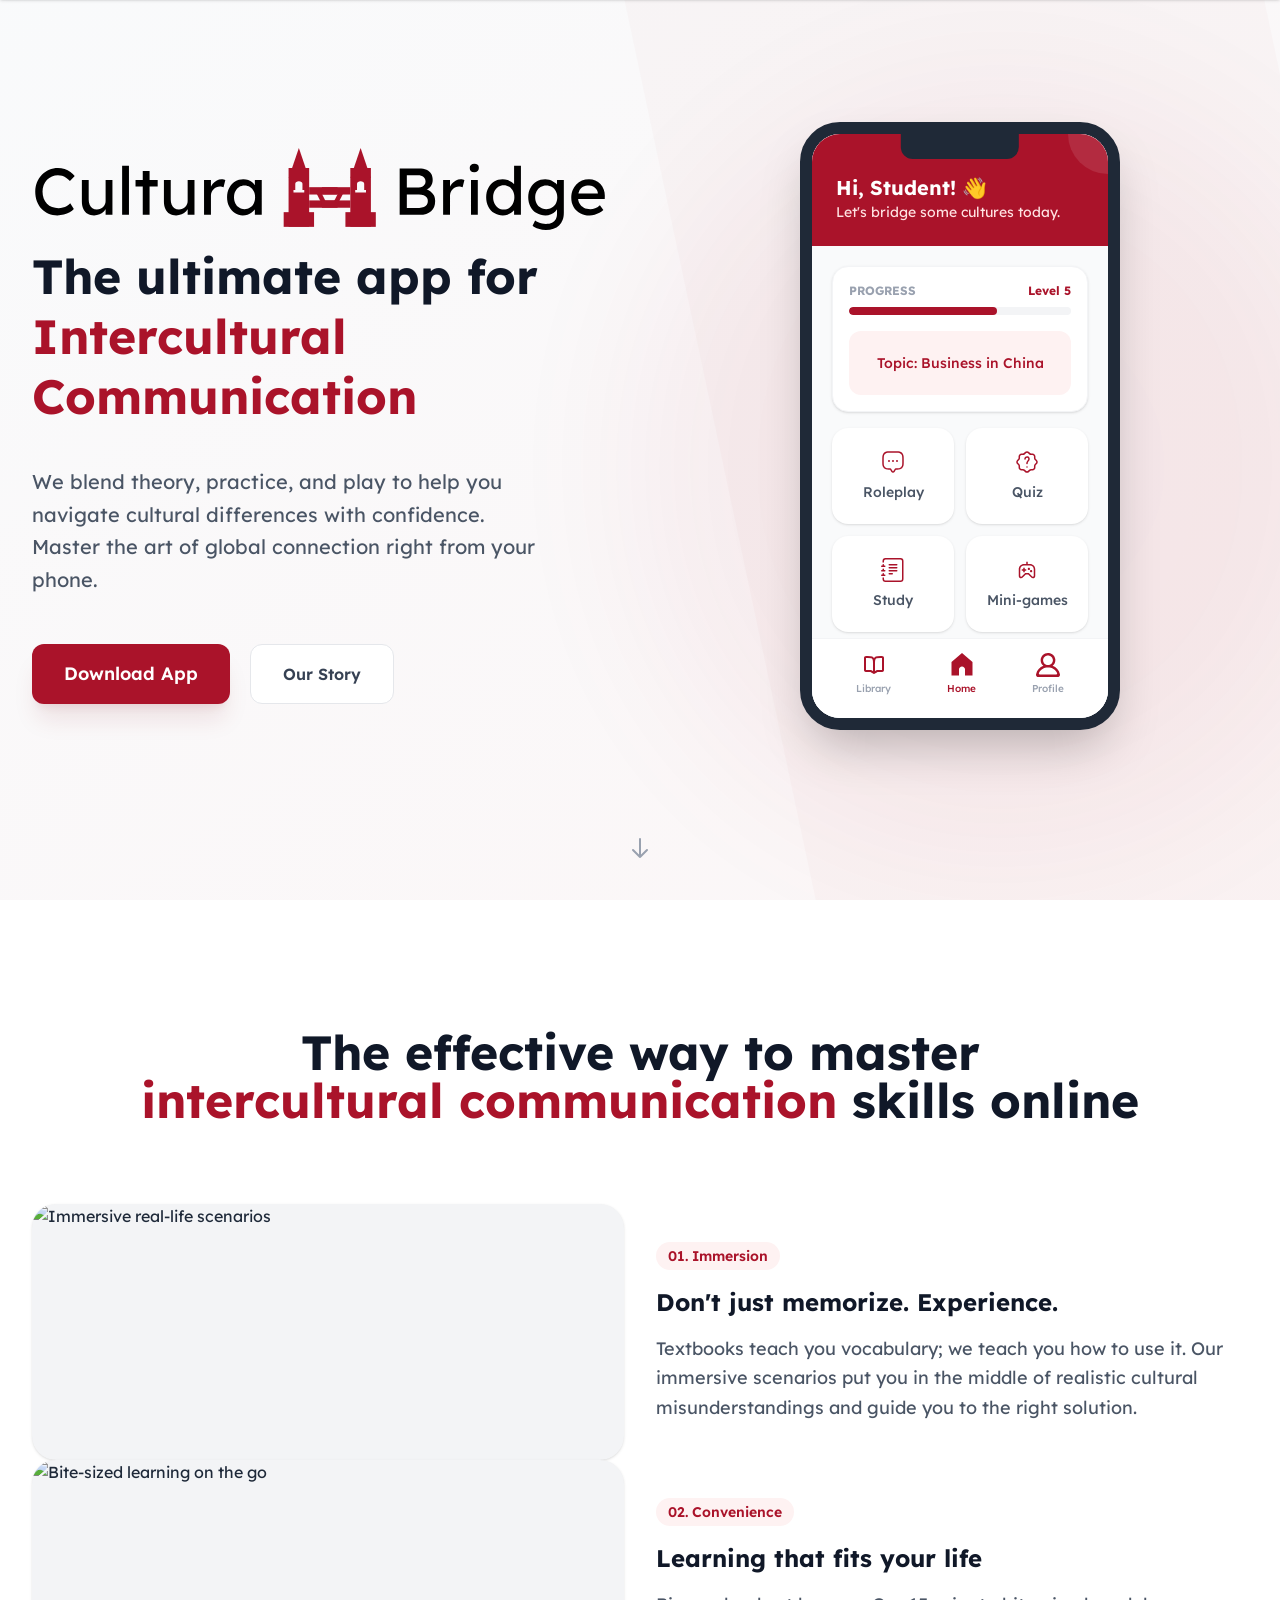
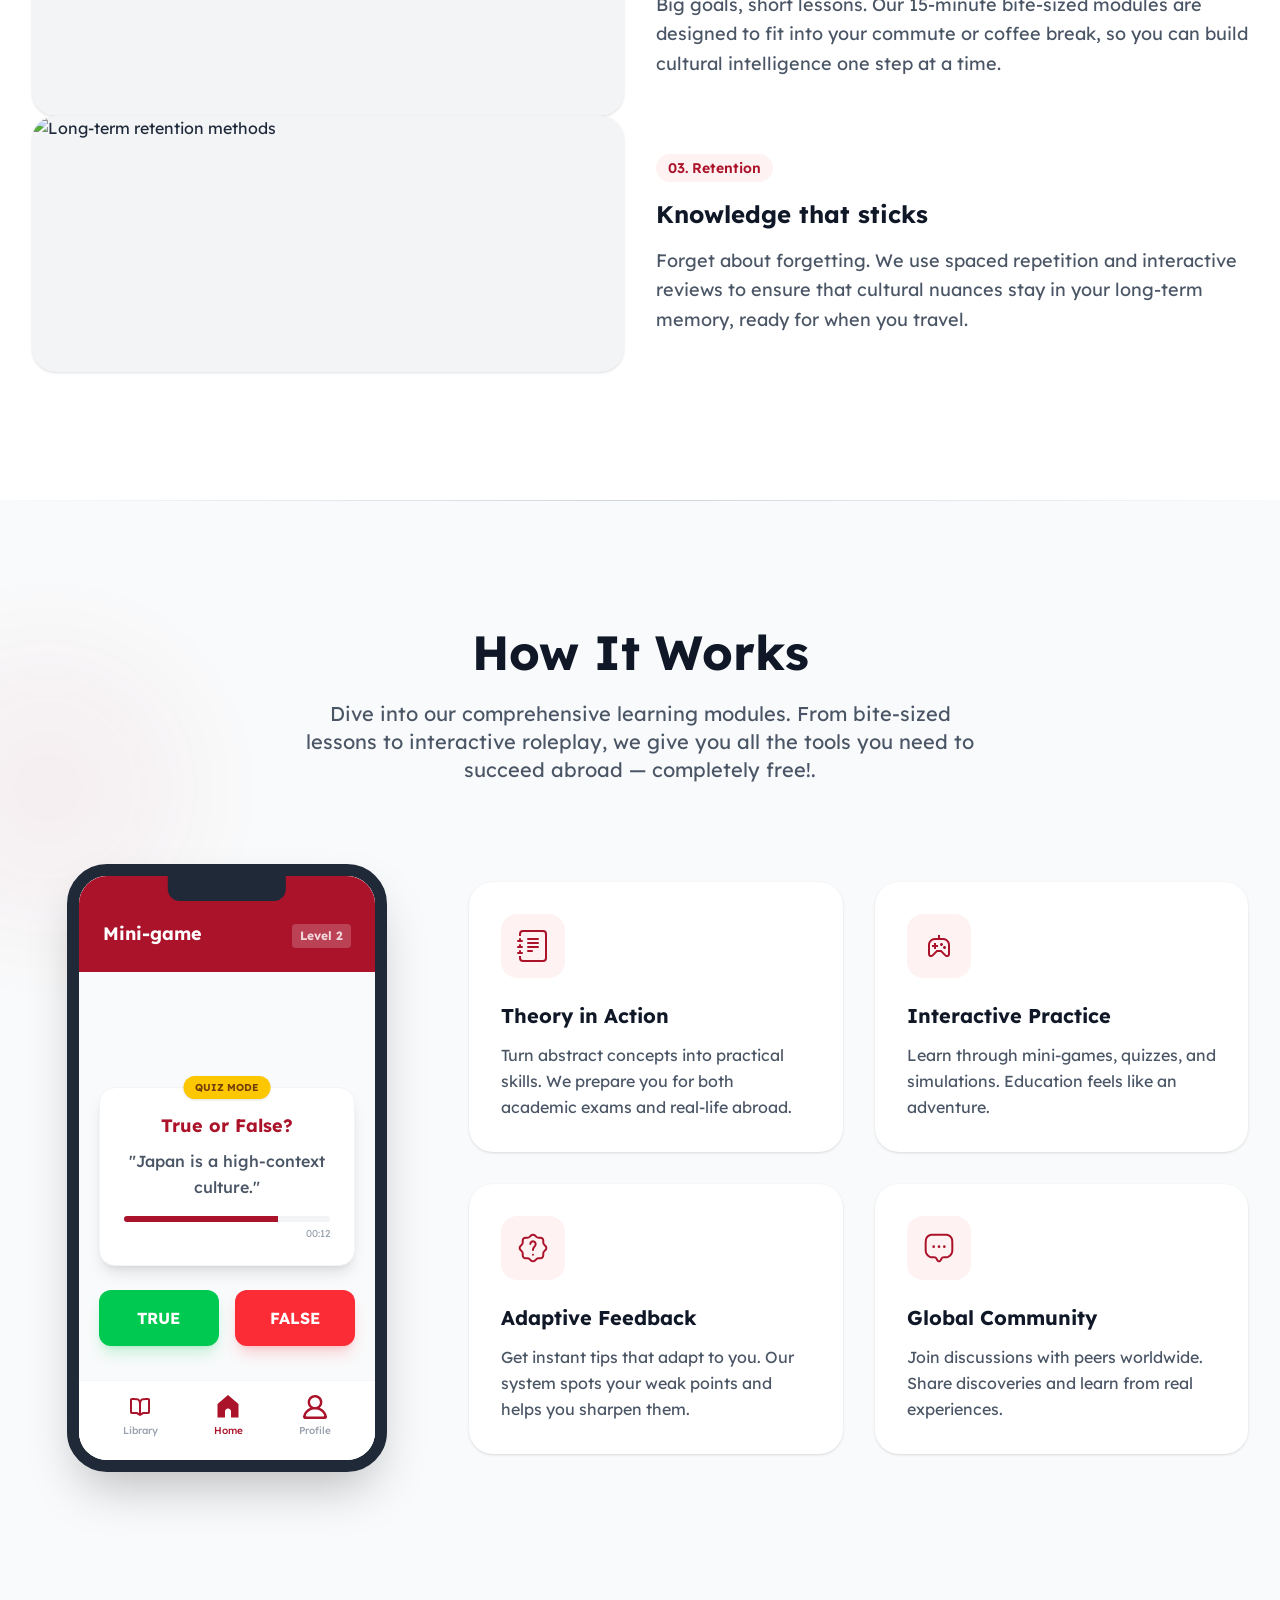
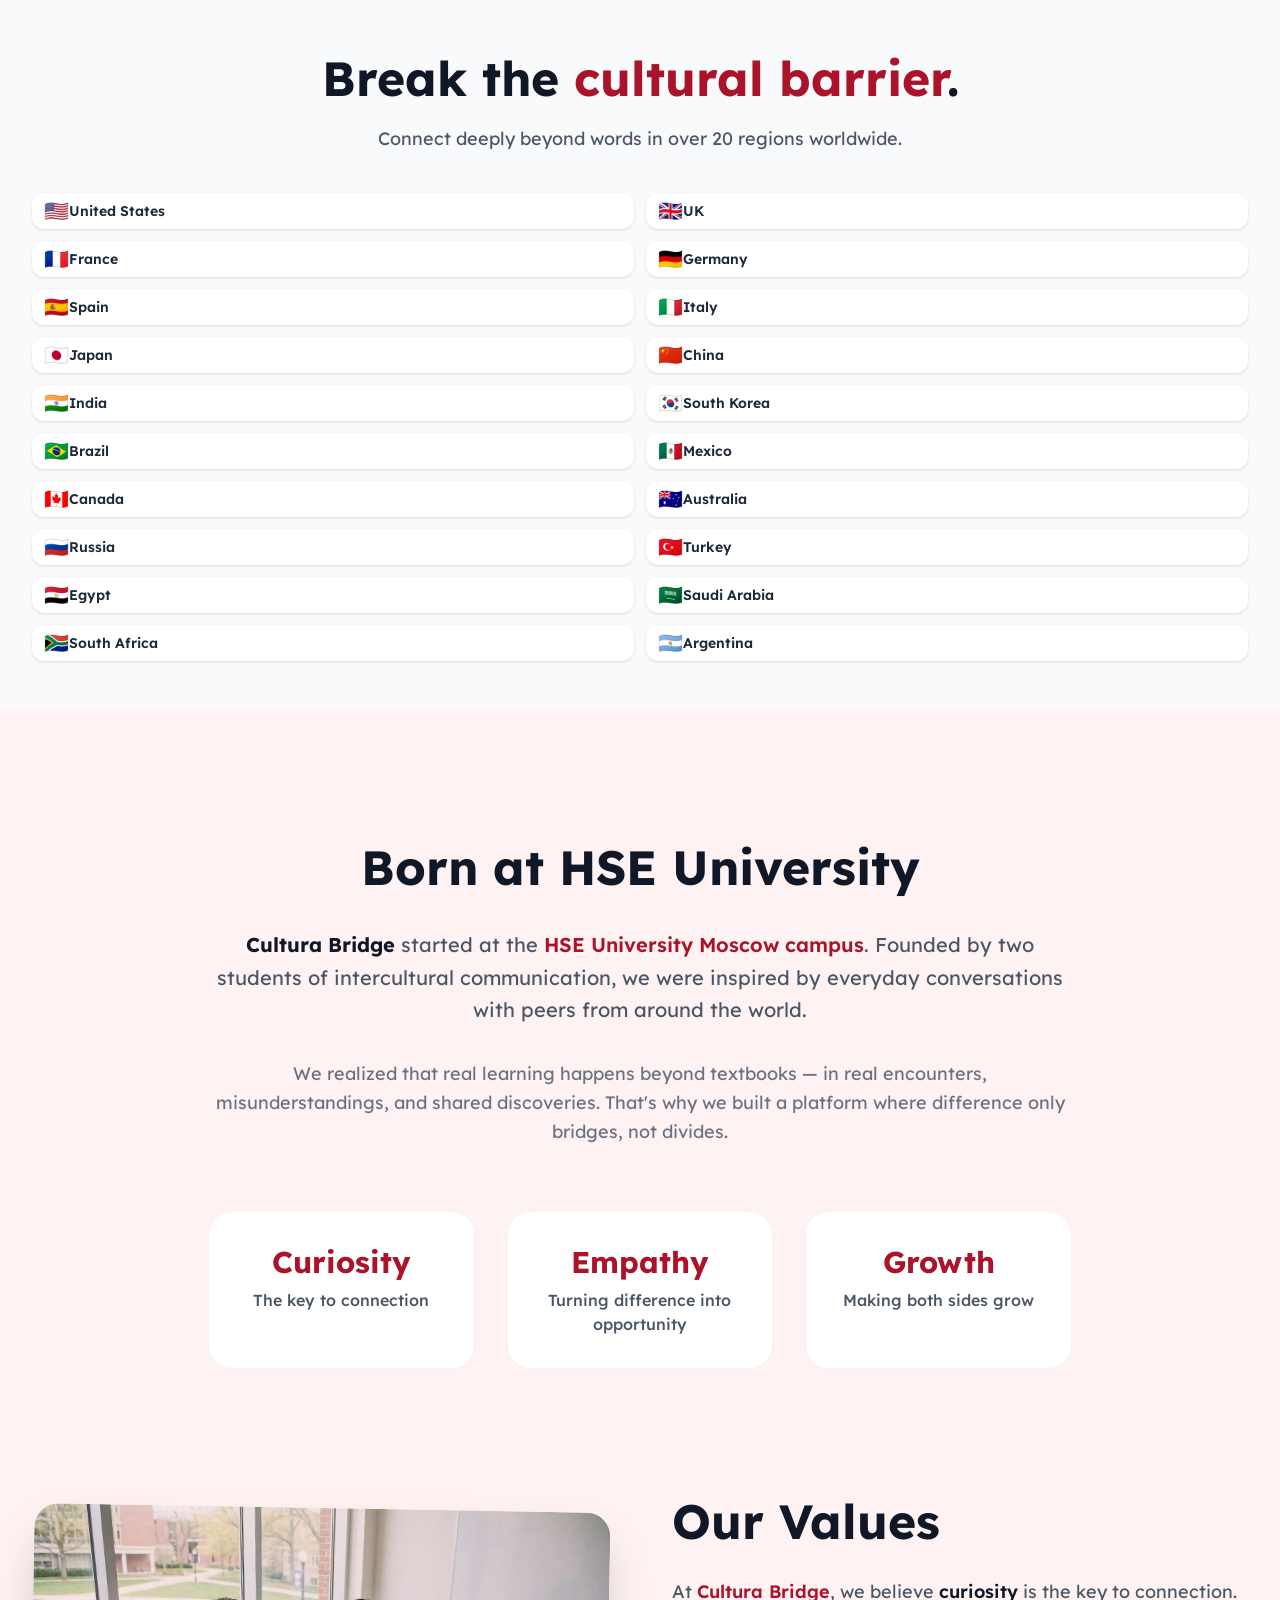
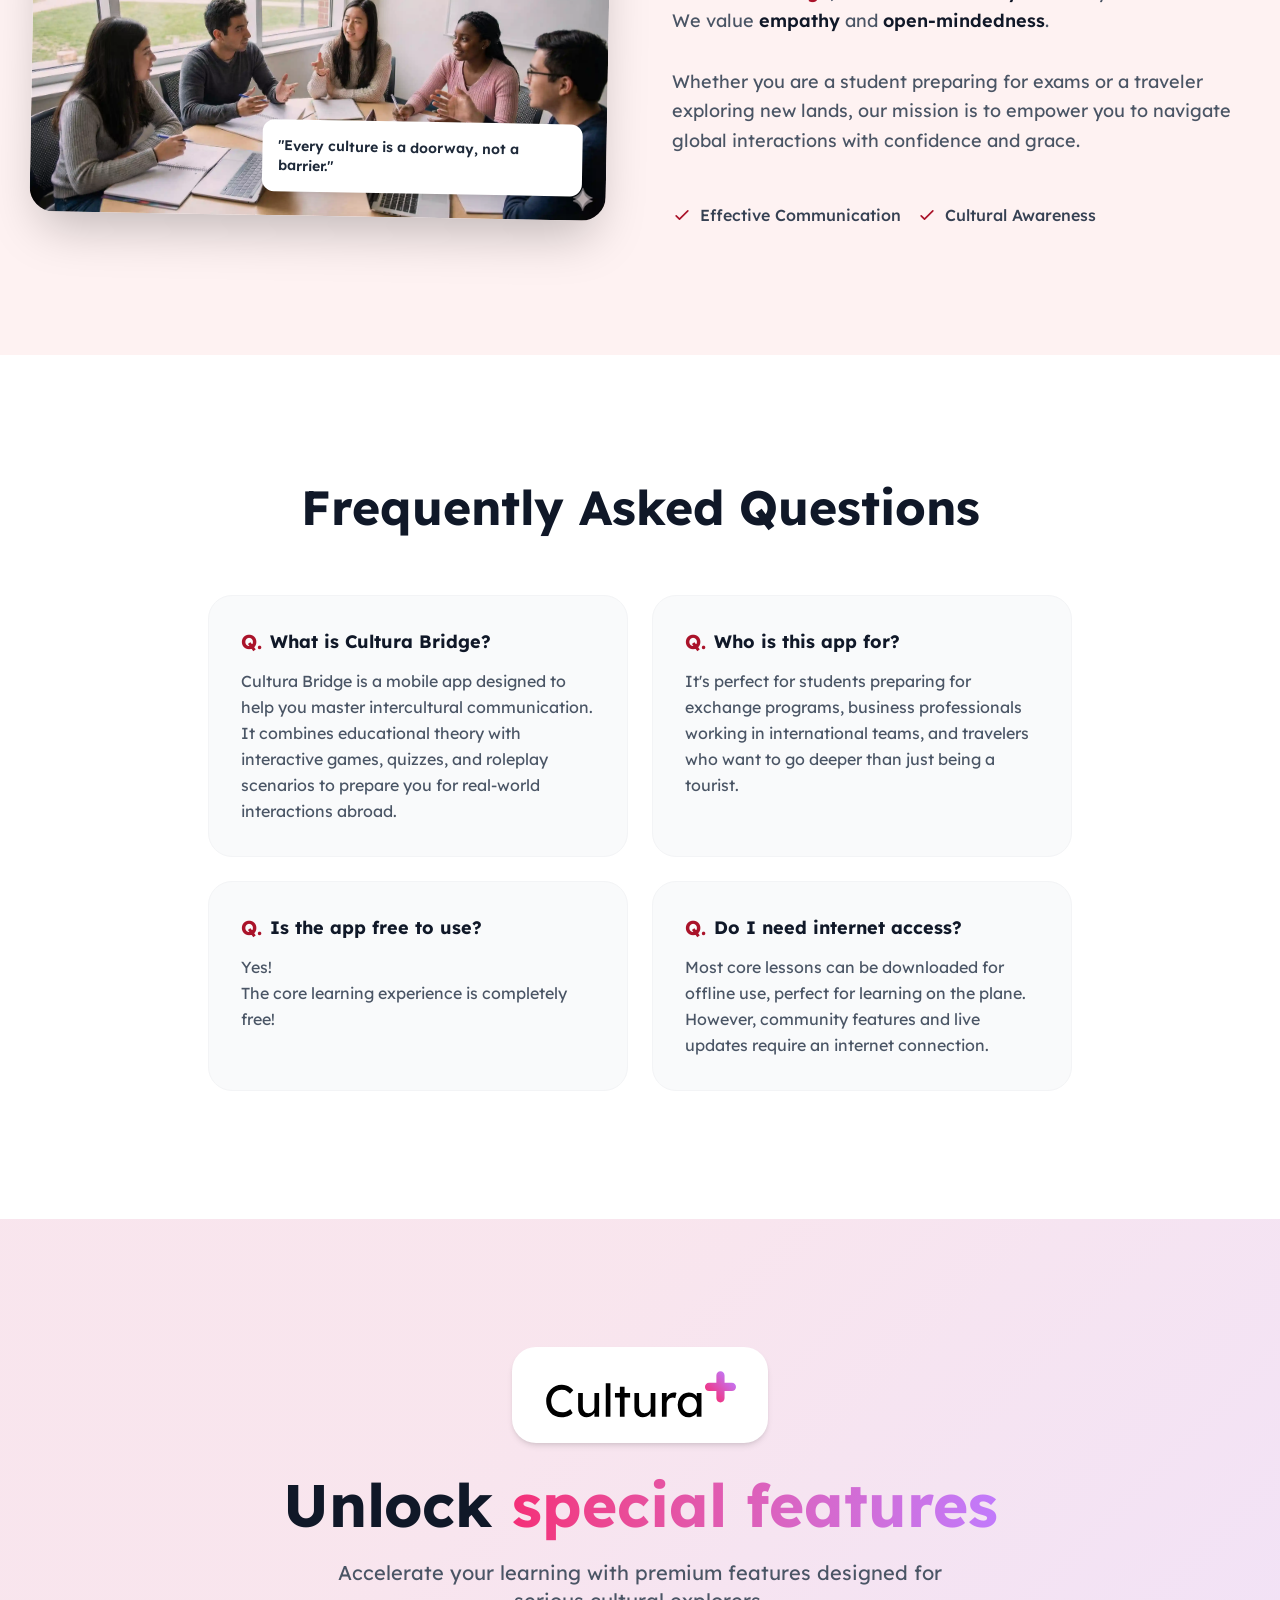
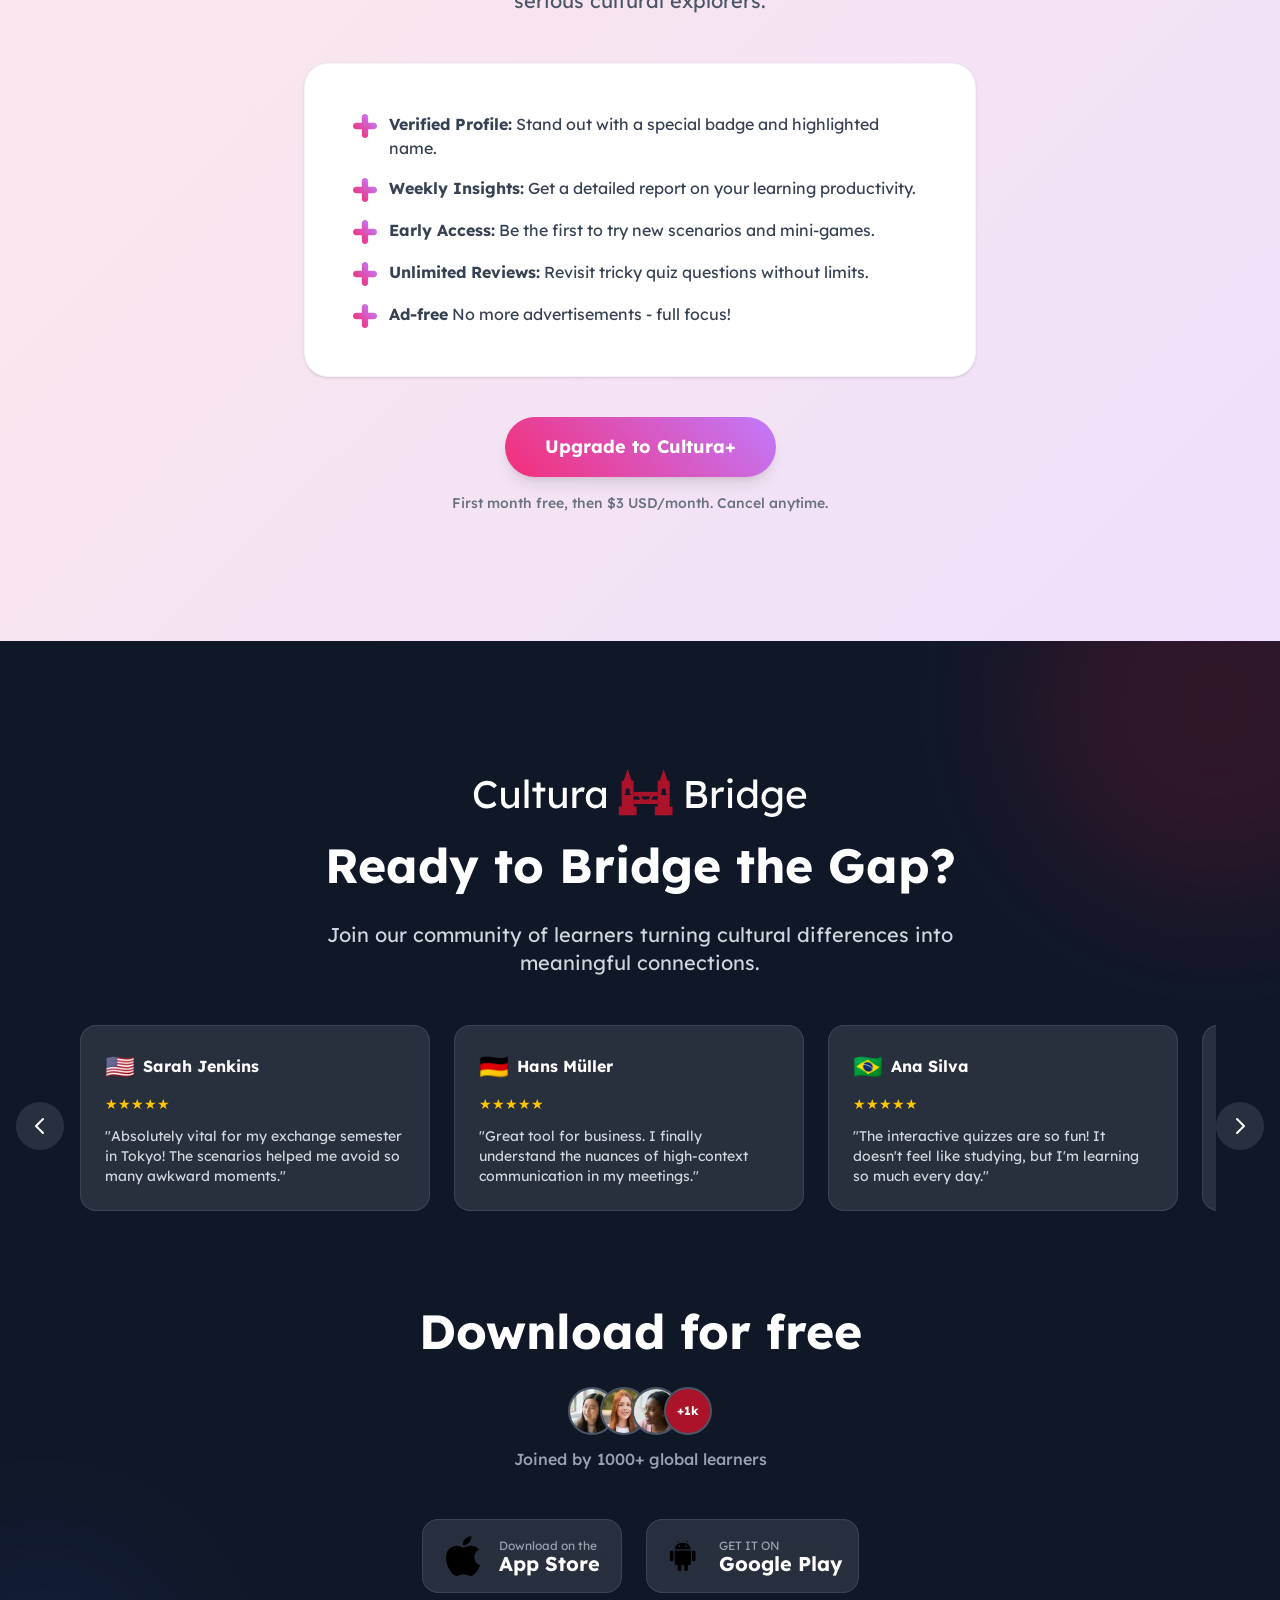
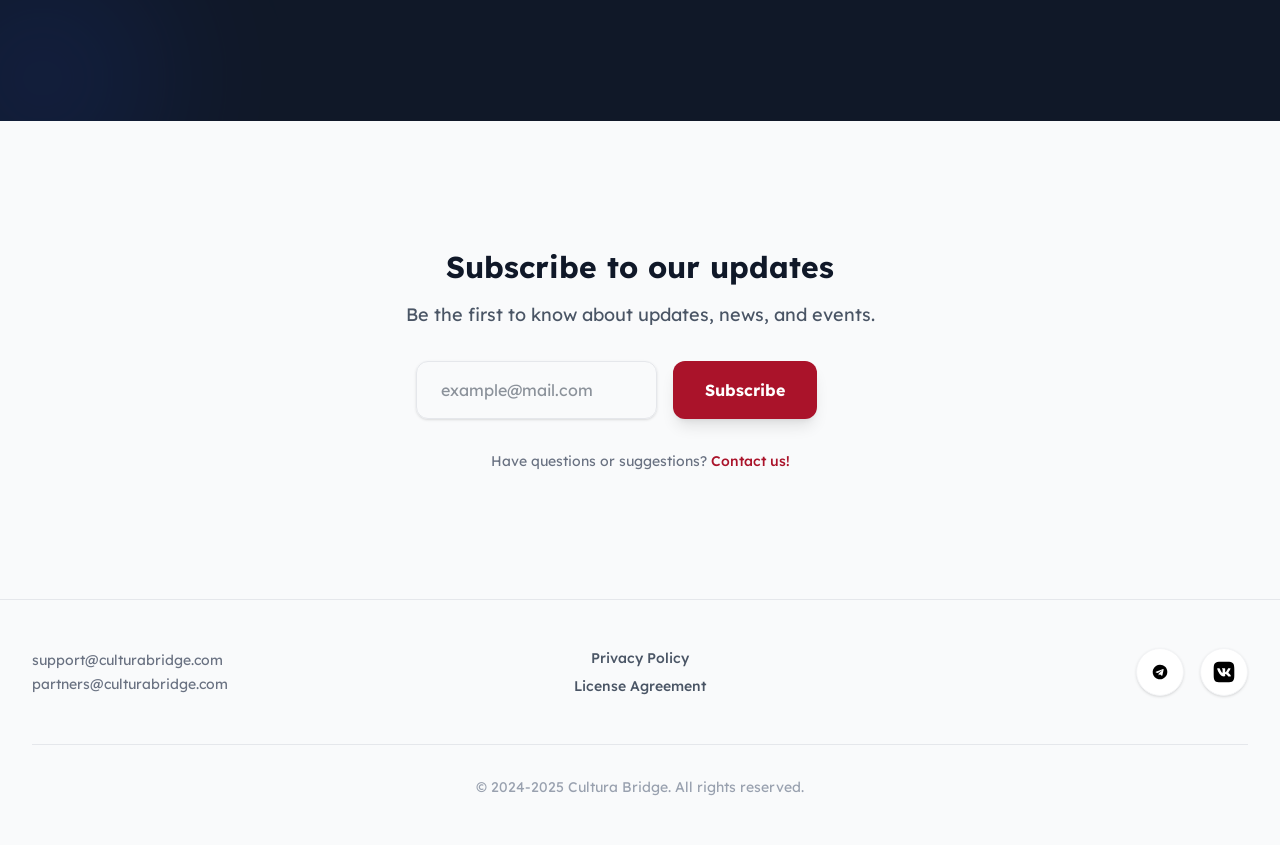
==== index.html @ 392828b0 "some changes" ====
<!DOCTYPE html>
<html lang="en">
<head>
    <meta charset="UTF-8">
    <meta name="viewport" content="width=device-width, initial-scale=1.0">
    <title>Cultura Bridge - Turn Intercultural Communication into an Adventure</title>
    <meta name="description" content="Mobile application for learning intercultural communication.">

    <!-- Favicon -->
    <link rel="icon" type="image/png" href="/static/favicons/favicon-96x96.png" sizes="96x96" />
    <link rel="icon" type="image/svg+xml" href="/static/favicons/favicon.svg" />
    <link rel="shortcut icon" href="/static/favicons/favicon.ico" />
    <link rel="apple-touch-icon" sizes="180x180" href="/static/favicons/apple-touch-icon.png" />
    <meta name="apple-mobile-web-app-title" content="Cultura Bridge" />
    <link rel="manifest" href="/static/favicons/site.webmanifest" />

    <!-- Meta Tags -->
    <meta property="og:type" content="website">
    <meta property="og:url" content="https://culturabridge.com/">
    <meta property="og:title" content="Cultura Bridge">
    <meta property="og:description" content="Master intercultural communication.">
    <meta name="twitter:card" content="summary_large_image">

    <!-- Styles -->
    <link rel="stylesheet" href="style.css">

    <!-- Logic -->
    <script src="main.js" defer></script>
</head>

<body class="font-sans text-gray-800 bg-gray-50 antialiased overflow-x-hidden selection:bg-cultura selection:text-white">
<main>
    <!-- 1. Navigation -->
    <nav id="navbar" class="fixed top-0 left-0 w-full bg-white shadow-sm z-50 transform -translate-y-full select-none transition-transform duration-300">
        <div class="max-w-7xl mx-auto px-4 sm:px-6 lg:px-8">
            <div class="flex justify-center lg:justify-between h-20 items-center">

                <a href="#promo" class="flex items-center gap-3 group cursor-pointer">
                    <div class="w-12 h-10">
                        <img src="static/castle.svg" alt="cultura bridge logo"/>
                    </div>
                </a>

                <div class="hidden lg:flex space-x-10">
                    <a href="#about-us" class="nav-link text-gray-600 hover:text-cultura transition-colors font-medium py-1">About Us</a>
                    <a href="#values" class="nav-link text-gray-600 hover:text-cultura transition-colors font-medium py-1">Values</a>
                    <a href="#features" class="nav-link text-gray-600 hover:text-cultura transition-colors font-medium py-1">How it Works</a>
                    <a href="#subscription" class="nav-link text-gray-600 hover:text-cultura transition-colors font-medium py-1">Cultura+</a>
                    <a href="#faq" class="nav-link text-gray-600 hover:text-cultura transition-colors font-medium py-1">FAQ</a>
                    <a href="#download-section" class="nav-link text-gray-600 hover:text-cultura transition-colors font-medium py-1">Download</a>
                </div>

                <div class="hidden lg:block">
                    <a href="#download-section" class="bg-cultura hover:bg-cultura-hover text-white px-6 py-2.5 rounded-full text-sm font-medium transition-colors shadow-md hover:shadow-lg select-none">
                        Get Started
                    </a>
                </div>
            </div>
        </div>
    </nav>

    <!-- 2. Hero Section -->
    <header id="promo" class="relative min-h-screen flex items-center justify-center pt-20 pb-32 overflow-hidden">
        <div class="absolute inset-0 bg-gradient-to-br from-gray-50 to-red-50/50 -z-10"></div>
        <div class="absolute top-0 right-0 w-1/2 h-full bg-cultura-light skew-x-12 opacity-40 -z-10 translate-x-20"></div>

        <div class="max-w-7xl mx-auto px-4 sm:px-6 lg:px-8 w-full">
            <div class="grid grid-cols-1 lg:grid-cols-2 gap-16 items-center">
                <div class="space-y-10 text-center lg:text-left">
                    <div class="flex items-center justify-center lg:justify-start gap-4 mb-4">
                        <div class="w-full h-full rounded text-xs">
                            <img src="static/logo.svg" alt="cultura bridge app"/>
                        </div>
                    </div>

                    <h2 class="text-3xl sm:text-4xl lg:text-5xl font-bold leading-tight text-gray-900">
                        The ultimate app for <br/>
                        <span class="relative inline-block text-cultura">
                            Intercultural Communication
                        </span>
                    </h2>

                    <p class="text-xl text-gray-600 max-w-lg mx-auto lg:mx-0 leading-relaxed">
                        We blend theory, practice, and play to help you navigate cultural differences with confidence. Master the art of global connection right from your phone.
                    </p>

                    <div class="flex flex-col sm:flex-row gap-5 justify-center lg:justify-start pt-2 select-none">
                        <a href="#download-section" class="bg-cultura text-white px-8 py-4 rounded-xl font-semibold text-lg shadow-xl shadow-red-900/10 hover:bg-cultura-hover hover:-translate-y-1 transition-all duration-300 flex items-center justify-center gap-2">
                            Download App
                        </a>
                        <button onclick="document.getElementById('about-us').scrollIntoView()" class="px-8 py-4 rounded-xl font-semibold text-gray-700 bg-white border border-gray-200 hover:bg-gray-50 hover:text-cultura transition-all duration-300">
                            Our Story
                        </button>
                    </div>
                </div>

                <!-- Phone Mockup -->
                <div class="relative flex justify-center lg:justify-end">
                    <div class="absolute inset-0 bg-cultura opacity-5 blur-3xl rounded-full transform translate-x-10 translate-y-10 scale-125"></div>

                    <div class="phone-mockup w-72 sm:w-80 shadow-2xl">
                        <div class="phone-notch"></div>
                        <div class="h-full w-full bg-gray-50 flex flex-col relative select-none">
                            <div class="bg-cultura h-28 p-6 flex flex-col justify-end relative overflow-hidden">
                                <div class="absolute top-0 right-0 w-20 h-20 bg-white opacity-10 rounded-full -translate-y-1/2 translate-x-1/2"></div>
                                <div class="text-white font-bold text-xl relative z-10">Hi, Student! 👋</div>
                                <div class="text-red-100 text-sm relative z-10">Let's bridge some cultures today.</div>
                            </div>
                            <div class="p-5 space-y-4 overflow-y-auto no-scrollbar flex-1">
                                <div class="bg-white p-4 rounded-2xl shadow-sm border border-gray-100">
                                    <div class="flex justify-between items-center mb-2">
                                        <span class="text-xs font-bold text-gray-400 uppercase">Progress</span>
                                        <span class="text-xs font-bold text-cultura">Level 5</span>
                                    </div>
                                    <div class="h-2 w-full bg-gray-100 rounded-full overflow-hidden">
                                        <div class="h-full w-2/3 bg-cultura rounded-full"></div>
                                    </div>
                                    <div class="mt-4 h-16 bg-red-50 rounded-xl flex items-center justify-center text-cultura font-medium text-sm text-center px-2">
                                        Topic: Business in China
                                    </div>
                                </div>
                                <div class="grid grid-cols-2 gap-3">
                                    <div class="bg-white p-3 rounded-2xl shadow-sm h-24 flex flex-col justify-center items-center text-sm text-gray-600 font-medium hover:bg-gray-50 transition-colors border border-transparent hover:border-cultura/20">
                                        <img src="static/icons/icon_roleplay.svg" alt="roleplay" class="w-6 h-6 mb-2">
                                        Roleplay
                                    </div>
                                    <div class="bg-white p-3 rounded-2xl shadow-sm h-24 flex flex-col justify-center items-center text-sm text-gray-600 font-medium hover:bg-gray-50 transition-colors border border-transparent hover:border-cultura/20">
                                        <img src="static/icons/icon_quiz.svg" alt="quiz" class="w-6 h-6 mb-2">
                                        Quiz
                                    </div>
                                    <div class="bg-white p-3 rounded-2xl shadow-sm h-24 flex flex-col justify-center items-center text-sm text-gray-600 font-medium hover:bg-gray-50 transition-colors border border-transparent hover:border-cultura/20">
                                        <img src="static/icons/icon_study.svg" alt="study" class="w-6 h-6 mb-2">
                                        Study
                                    </div>
                                    <div class="bg-white p-3 rounded-2xl shadow-sm h-24 flex flex-col justify-center items-center text-sm text-gray-600 font-medium hover:bg-gray-50 transition-colors border border-transparent hover:border-cultura/20">
                                        <img src="static/icons/icon_minigames.svg" alt="mini games" class="w-6 h-6 mb-2">
                                        Mini-games
                                    </div>
                                </div>
                            </div>
                            <div class="absolute bottom-0 w-full bg-white h-20 border-t border-gray-100 flex justify-around items-center px-4 pb-2">
                                <button class="p-2 text-gray-400 hover:text-cultura transition-colors flex flex-col items-center gap-1">
                                    <img src="static/icons/icon_library.svg" alt="library" class="w-6 h-6">
                                    <span class="text-[10px] font-medium">Library</span>
                                </button>
                                <button class="p-2 text-cultura flex flex-col items-center gap-1">
                                    <img src="static/icons/icon_home.svg" alt="home" class="w-6 h-6">
                                    <span class="text-[10px] font-medium">Home</span>
                                </button>
                                <button class="p-2 text-gray-400 hover:text-cultura transition-colors flex flex-col items-center gap-1">
                                    <img src="static/icons/icon_profile.svg" alt="profile" class="w-6 h-6">
                                    <span class="text-[10px] font-medium">Profile</span>
                                </button>
                            </div>
                        </div>
                    </div>
                </div>
            </div>
        </div>

        <div class="absolute bottom-10 left-1/2 transform -translate-x-1/2 animate-bounce text-gray-400">
            <svg class="w-6 h-6" stroke="currentColor" viewBox="0 0 24 24"><path stroke-linecap="round" stroke-linejoin="round" stroke-width="2" d="M19 14l-7 7m0 0l-7-7m7 7V3"></path></svg>
        </div>
    </header>

    <!-- Promo section -->
    <section id="effective-method" class="py-32 bg-white">
        <div class="max-w-7xl mx-auto px-4 sm:px-6 lg:px-8">
            <div class="text-center mb-20">
                <h2 class="text-3xl md:text-5xl font-bold text-gray-900">
                    The effective way to master<br/>
                    <span class="text-cultura"> intercultural communication</span> skills online
                </h2>
            </div>

            <div class="flex flex-col space-y-32">
                <div class="flex flex-col md:flex-row items-center gap-8 md:gap-16">
                    <div class="w-full md:w-1/2">
                        <div class="bg-gray-100 rounded-3xl overflow-hidden h-64 md:h-96 w-full shadow-sm">
                            <img src="static/promo1" alt="Immersive real-life scenarios" class="w-full h-full object-cover">
                        </div>
                    </div>
                    <div class="w-full md:w-1/2">
                        <div class="inline-flex items-center gap-2 px-3 py-1 rounded-full bg-red-50 text-cultura text-sm font-semibold mb-4">
                            01. Immersion
                        </div>
                        <h3 class="text-2xl md:text-3xl font-bold text-gray-900 mb-4">
                            Don't just memorize. Experience.
                        </h3>
                        <p class="text-lg text-gray-600 leading-relaxed">
                            Textbooks teach you vocabulary; we teach you how to use it. Our immersive scenarios put you in the middle of realistic cultural misunderstandings and guide you to the right solution.
                        </p>
                    </div>
                </div>

                <div class="flex flex-col md:flex-row items-center gap-8 md:gap-16">
                    <div class="w-full md:w-1/2">
                        <div class="bg-gray-100 rounded-3xl overflow-hidden h-64 md:h-96 w-full shadow-sm">
                            <img src="static/promo2" alt="Bite-sized learning on the go" class="w-full h-full object-cover">
                        </div>
                    </div>
                    <div class="w-full md:w-1/2">
                        <div class="inline-flex items-center gap-2 px-3 py-1 rounded-full bg-red-50 text-cultura text-sm font-semibold mb-4">
                            02. Convenience
                        </div>
                        <h3 class="text-2xl md:text-3xl font-bold text-gray-900 mb-4">
                            Learning that fits your life
                        </h3>
                        <p class="text-lg text-gray-600 leading-relaxed">
                            Big goals, short lessons. Our 15-minute bite-sized modules are designed to fit into your commute or coffee break, so you can build cultural intelligence one step at a time.
                        </p>
                    </div>
                </div>

                <div class="flex flex-col md:flex-row items-center gap-8 md:gap-16">
                    <div class="w-full md:w-1/2">
                        <div class="bg-gray-100 rounded-3xl overflow-hidden h-64 md:h-96 w-full shadow-sm">
                            <img src="static/promo3" alt="Long-term retention methods" class="w-full h-full object-cover">
                        </div>
                    </div>
                    <div class="w-full md:w-1/2">
                        <div class="inline-flex items-center gap-2 px-3 py-1 rounded-full bg-red-50 text-cultura text-sm font-semibold mb-4">
                            03. Retention
                        </div>
                        <h3 class="text-2xl md:text-3xl font-bold text-gray-900 mb-4">
                            Knowledge that sticks
                        </h3>
                        <p class="text-lg text-gray-600 leading-relaxed">
                            Forget about forgetting. We use spaced repetition and interactive reviews to ensure that cultural nuances stay in your long-term memory, ready for when you travel.
                        </p>
                    </div>
                </div>
            </div>
        </div>
    </section>

    <!-- 5. Features Section -->
    <section id="features" class="py-32 bg-gray-50 relative overflow-hidden">
        <div class="absolute top-0 left-0 w-full h-px bg-gradient-to-r from-transparent via-gray-300 to-transparent"></div>
        <div class="absolute -left-20 top-40 w-64 h-64 bg-cultura opacity-5 rounded-full blur-3xl"></div>

        <div class="max-w-7xl mx-auto px-4 sm:px-6 lg:px-8 relative z-10">
            <div class="text-center mb-20">
                <h2 class="text-3xl md:text-5xl font-bold text-gray-900">How It Works</h2>
                <p class="mt-6 text-xl text-gray-600 max-w-2xl mx-auto">
                    Dive into our comprehensive learning modules. From bite-sized lessons to interactive roleplay, we give you all the tools you need to succeed abroad — completely free!.
                </p>
            </div>

            <div class="flex flex-col lg:flex-row items-center gap-12">
                <div class="w-full lg:w-1/3 flex justify-center order-1 lg:order-none">
                     <div class="phone-mockup w-72 sm:w-80 shadow-2xl">
                        <div class="phone-notch"></div>
                        <div class="h-full w-full bg-gray-50 flex flex-col relative select-none">
                            <div class="bg-cultura h-24 p-6 flex items-end justify-between relative overflow-hidden">
                                <div class="text-white font-bold text-lg relative z-10">Mini-game</div>
                                <div class="text-white/80 text-xs font-bold bg-white/20 px-2 py-1 rounded">Level 2</div>
                            </div>
                            <div class="p-5 flex-1 flex flex-col justify-center">
                                <div class="bg-white p-6 rounded-2xl shadow-lg border border-gray-100 text-center mb-6 relative">
                                    <div class="absolute -top-3 left-1/2 -translate-x-1/2 bg-yellow-400 text-yellow-900 text-[10px] font-bold px-3 py-1 rounded-full shadow-sm">QUIZ MODE</div>
                                    <h3 class="text-cultura font-bold text-lg mb-2">True or False?</h3>
                                    <p class="text-gray-600 font-medium leading-relaxed">
                                        "Japan is a high-context culture."
                                    </p>
                                    <div class="mt-4 w-full bg-gray-100 h-1.5 rounded-full overflow-hidden">
                                        <div class="bg-cultura h-full w-3/4 animate-pulse"></div>
                                    </div>
                                    <div class="text-right text-[10px] text-gray-400 mt-1">00:12</div>
                                </div>
                                <div class="grid grid-cols-2 gap-4">
                                    <button class="bg-green-500 hover:bg-green-600 text-white font-bold py-4 rounded-xl shadow-lg shadow-green-500/20 active:scale-95 transition-all">
                                        TRUE
                                    </button>
                                    <button class="bg-red-500 hover:bg-red-600 text-white font-bold py-4 rounded-xl shadow-lg shadow-red-500/20 active:scale-95 transition-all">
                                        FALSE
                                    </button>
                                </div>
                            </div>
                            <!-- Phone Bottom Nav -->
                            <div class="absolute bottom-0 w-full bg-white h-20 border-t border-gray-100 flex justify-around items-center px-4 pb-2">
                                <button class="p-2 text-gray-400 hover:text-cultura transition-colors flex flex-col items-center gap-1">
                                    <img src="static/icons/icon_library.svg" alt="library" class="w-6 h-6">
                                    <span class="text-[10px] font-medium">Library</span>
                                </button>
                                <button class="p-2 text-cultura flex flex-col items-center gap-1">
                                    <img src="static/icons/icon_home.svg" alt="home" class="w-6 h-6">
                                    <span class="text-[10px] font-medium">Home</span>
                                </button>
                                <button class="p-2 text-gray-400 hover:text-cultura transition-colors flex flex-col items-center gap-1">
                                    <img src="static/icons/icon_profile.svg" alt="profile" class="w-6 h-6">
                                    <span class="text-[10px] font-medium">Profile</span>
                                </button>
                            </div>
                        </div>
                    </div>
                </div>

                <div class="w-full lg:w-2/3 grid grid-cols-1 md:grid-cols-2 gap-8 order-2 lg:order-none">
                    <!-- Feature 1: Theory -->
                    <div class="bg-white p-8 rounded-3xl shadow-sm hover:shadow-xl hover:-translate-y-2 transition-all duration-300 group">
                        <div class="w-16 h-16 bg-red-50 rounded-2xl flex items-center justify-center mb-6 group-hover:bg-cultura transition-colors">
                            <div class="mask-icon w-8 h-8 bg-cultura group-hover:bg-white transition-colors"
                                 style="-webkit-mask-image: url(static/icons/icon_study.svg); mask-image: url(static/icons/icon_study.svg);"></div>
                        </div>
                        <h3 class="text-xl font-bold text-gray-900 mb-3">Theory in Action</h3>
                        <p class="text-gray-600 leading-relaxed">Turn abstract concepts into practical skills. We prepare you for both academic exams and real-life abroad.</p>
                    </div>

                    <!-- Feature 2: Interactive -->
                    <div class="bg-white p-8 rounded-3xl shadow-sm hover:shadow-xl hover:-translate-y-2 transition-all duration-300 group">
                        <div class="w-16 h-16 bg-red-50 rounded-2xl flex items-center justify-center mb-6 group-hover:bg-cultura transition-colors">
                            <div class="mask-icon w-8 h-8 bg-cultura group-hover:bg-white transition-colors"
                                 style="-webkit-mask-image: url(static/icons/icon_minigames.svg); mask-image: url(static/icons/icon_minigames.svg);"></div>
                        </div>
                        <h3 class="text-xl font-bold text-gray-900 mb-3">Interactive Practice</h3>
                        <p class="text-gray-600 leading-relaxed">Learn through mini-games, quizzes, and simulations. Education feels like an adventure.</p>
                    </div>

                    <!-- Feature 3: Feedback -->
                    <div class="bg-white p-8 rounded-3xl shadow-sm hover:shadow-xl hover:-translate-y-2 transition-all duration-300 group">
                        <div class="w-16 h-16 bg-red-50 rounded-2xl flex items-center justify-center mb-6 group-hover:bg-cultura transition-colors">
                            <div class="mask-icon w-8 h-8 bg-cultura group-hover:bg-white transition-colors"
                                 style="-webkit-mask-image: url(static/icons/icon_quiz.svg); mask-image: url(static/icons/icon_quiz.svg);"></div>
                        </div>
                        <h3 class="text-xl font-bold text-gray-900 mb-3">Adaptive Feedback</h3>
                        <p class="text-gray-600 leading-relaxed">Get instant tips that adapt to you. Our system spots your weak points and helps you sharpen them.</p>
                    </div>

                    <!-- Feature 4: Community -->
                    <div class="bg-white p-8 rounded-3xl shadow-sm hover:shadow-xl hover:-translate-y-2 transition-all duration-300 group">
                        <div class="w-16 h-16 bg-red-50 rounded-2xl flex items-center justify-center mb-6 group-hover:bg-cultura transition-colors">
                            <div class="mask-icon w-8 h-8 bg-cultura group-hover:bg-white transition-colors"
                                 style="-webkit-mask-image: url(static/icons/icon_roleplay.svg); mask-image: url(static/icons/icon_roleplay.svg);"></div>
                        </div>
                        <h3 class="text-xl font-bold text-gray-900 mb-3">Global Community</h3>
                        <p class="text-gray-600 leading-relaxed">Join discussions with peers worldwide. Share discoveries and learn from real experiences.</p>
                    </div>
                </div>
            </div>
        </div>
    </section>

    <!-- Countries section -->
    <section id="cultural-reach" class="py-12 bg-gray-50">
        <div class="max-w-7xl mx-auto px-4 sm:px-6 lg:px-8 text-center">
            <div class="mb-10">
                <h2 class="text-3xl md:text-5xl font-bold text-gray-900 mb-4 leading-tight">
                    Break the <span class="text-cultura">cultural barrier</span>.
                </h2>
                <p class="text-lg text-gray-600 max-w-3xl mx-auto leading-relaxed">
                    Connect deeply beyond words in over 20 regions worldwide.
                </p>
            </div>

            <div class="grid grid-cols-2 md:grid-cols-4 lg:grid-cols-5 gap-3 place-items-center text-sm">
                <div class="flex items-center space-x-2 bg-white px-3 py-2 rounded-xl shadow-sm hover:shadow-md transition-all w-full max-w-[180px]">
                    <span class="text-xl leading-none">🇺🇸</span>
                    <span class="font-semibold text-gray-800">United States</span>
                </div>
                <div class="flex items-center space-x-2 bg-white px-3 py-2 rounded-xl shadow-sm hover:shadow-md transition-all w-full max-w-[180px]">
                    <span class="text-xl leading-none">🇬🇧</span>
                    <span class="font-semibold text-gray-800">UK</span>
                </div>
                <div class="flex items-center space-x-2 bg-white px-3 py-2 rounded-xl shadow-sm hover:shadow-md transition-all w-full max-w-[180px]">
                    <span class="text-xl leading-none">🇫🇷</span>
                    <span class="font-semibold text-gray-800">France</span>
                </div>
                 <div class="flex items-center space-x-2 bg-white px-3 py-2 rounded-xl shadow-sm hover:shadow-md transition-all w-full max-w-[180px]">
                    <span class="text-xl leading-none">🇩🇪</span>
                    <span class="font-semibold text-gray-800">Germany</span>
                </div>
                 <div class="flex items-center space-x-2 bg-white px-3 py-2 rounded-xl shadow-sm hover:shadow-md transition-all w-full max-w-[180px]">
                    <span class="text-xl leading-none">🇪🇸</span>
                    <span class="font-semibold text-gray-800">Spain</span>
                </div>

                <div class="flex items-center space-x-2 bg-white px-3 py-2 rounded-xl shadow-sm hover:shadow-md transition-all w-full max-w-[180px]">
                    <span class="text-xl leading-none">🇮🇹</span>
                    <span class="font-semibold text-gray-800">Italy</span>
                </div>
                <div class="flex items-center space-x-2 bg-white px-3 py-2 rounded-xl shadow-sm hover:shadow-md transition-all w-full max-w-[180px]">
                    <span class="text-xl leading-none">🇯🇵</span>
                    <span class="font-semibold text-gray-800">Japan</span>
                </div>
                <div class="flex items-center space-x-2 bg-white px-3 py-2 rounded-xl shadow-sm hover:shadow-md transition-all w-full max-w-[180px]">
                    <span class="text-xl leading-none">🇨🇳</span>
                    <span class="font-semibold text-gray-800">China</span>
                </div>
                <div class="flex items-center space-x-2 bg-white px-3 py-2 rounded-xl shadow-sm hover:shadow-md transition-all w-full max-w-[180px]">
                    <span class="text-xl leading-none">🇮🇳</span>
                    <span class="font-semibold text-gray-800">India</span>
                </div>
                <div class="flex items-center space-x-2 bg-white px-3 py-2 rounded-xl shadow-sm hover:shadow-md transition-all w-full max-w-[180px]">
                    <span class="text-xl leading-none">🇰🇷</span>
                    <span class="font-semibold text-gray-800">South Korea</span>
                </div>

                 <div class="flex items-center space-x-2 bg-white px-3 py-2 rounded-xl shadow-sm hover:shadow-md transition-all w-full max-w-[180px]">
                    <span class="text-xl leading-none">🇧🇷</span>
                    <span class="font-semibold text-gray-800">Brazil</span>
                </div>
                 <div class="flex items-center space-x-2 bg-white px-3 py-2 rounded-xl shadow-sm hover:shadow-md transition-all w-full max-w-[180px]">
                    <span class="text-xl leading-none">🇲🇽</span>
                    <span class="font-semibold text-gray-800">Mexico</span>
                </div>
                 <div class="flex items-center space-x-2 bg-white px-3 py-2 rounded-xl shadow-sm hover:shadow-md transition-all w-full max-w-[180px]">
                    <span class="text-xl leading-none">🇨🇦</span>
                    <span class="font-semibold text-gray-800">Canada</span>
                </div>
                 <div class="flex items-center space-x-2 bg-white px-3 py-2 rounded-xl shadow-sm hover:shadow-md transition-all w-full max-w-[180px]">
                    <span class="text-xl leading-none">🇦🇺</span>
                    <span class="font-semibold text-gray-800">Australia</span>
                </div>
                 <div class="flex items-center space-x-2 bg-white px-3 py-2 rounded-xl shadow-sm hover:shadow-md transition-all w-full max-w-[180px]">
                    <span class="text-xl leading-none">🇷🇺</span>
                    <span class="font-semibold text-gray-800">Russia</span>
                </div>

                 <div class="flex items-center space-x-2 bg-white px-3 py-2 rounded-xl shadow-sm hover:shadow-md transition-all w-full max-w-[180px]">
                    <span class="text-xl leading-none">🇹🇷</span>
                    <span class="font-semibold text-gray-800">Turkey</span>
                </div>
                <div class="flex items-center space-x-2 bg-white px-3 py-2 rounded-xl shadow-sm hover:shadow-md transition-all w-full max-w-[180px]">
                    <span class="text-xl leading-none">🇪🇬</span>
                    <span class="font-semibold text-gray-800">Egypt</span>
                </div>
                <div class="flex items-center space-x-2 bg-white px-3 py-2 rounded-xl shadow-sm hover:shadow-md transition-all w-full max-w-[180px]">
                    <span class="text-xl leading-none">🇸🇦</span>
                    <span class="font-semibold text-gray-800">Saudi Arabia</span>
                </div>
                <div class="flex items-center space-x-2 bg-white px-3 py-2 rounded-xl shadow-sm hover:shadow-md transition-all w-full max-w-[180px]">
                    <span class="text-xl leading-none">🇿🇦</span>
                    <span class="font-semibold text-gray-800">South Africa</span>
                </div>
                <div class="flex items-center space-x-2 bg-white px-3 py-2 rounded-xl shadow-sm hover:shadow-md transition-all w-full max-w-[180px]">
                    <span class="text-xl leading-none">🇦🇷</span>
                    <span class="font-semibold text-gray-800">Argentina</span>
                </div>
            </div>
        </div>
    </section>

    <!-- 3. About Us Section -->
    <section id="about-us" class="py-32 bg-red-50">
        <div class="max-w-4xl mx-auto px-4 text-center">

            <h2 class="text-3xl md:text-5xl font-bold text-gray-900 mb-8 leading-tight">
                Born at HSE University
            </h2>

            <p class="text-xl text-gray-600 leading-relaxed mb-8">
                <span class="font-bold text-gray-900">Cultura Bridge</span> started at the <span class="font-semibold text-cultura">HSE University Moscow campus</span>. Founded by two students of intercultural communication, we were inspired by everyday conversations with peers from around the world.
            </p>

            <p class="text-lg text-gray-500 leading-relaxed">
                We realized that real learning happens beyond textbooks — in real encounters, misunderstandings, and shared discoveries. That's why we built a platform where difference only bridges, not divides.
            </p>

            <div class="mt-16 grid grid-cols-1 md:grid-cols-3 gap-8">
                <div class="p-8 rounded-3xl bg-white border border-gray-100 hover:border-red-100 transition-colors">
                    <div class="text-3xl font-bold text-cultura mb-2">Curiosity</div>
                    <div class="text-gray-600 font-medium">The key to connection</div>
                </div>
                <div class="p-8 rounded-3xl bg-white border border-gray-100 hover:border-red-100 transition-colors">
                    <div class="text-3xl font-bold text-cultura mb-2">Empathy</div>
                    <div class="text-gray-600 font-medium">Turning difference into opportunity</div>
                </div>
                <div class="p-8 rounded-3xl bg-white border border-gray-100 hover:border-red-100 transition-colors">
                    <div class="text-3xl font-bold text-cultura mb-2">Growth</div>
                    <div class="text-gray-600 font-medium">Making both sides grow</div>
                </div>
            </div>
        </div>
    </section>

    <!-- 4. Values Section -->
    <section id="values" class="pb-32 bg-red-50">
        <div class="max-w-7xl mx-auto px-4 sm:px-6 lg:px-8">
            <div class="flex flex-col md:flex-row items-center gap-16">
                <div class="md:w-1/2">
                    <div class="relative rounded-3xl overflow-hidden shadow-2xl rotate-1 hover:rotate-0 transition-transform duration-500">
                        <img src="static/students.webp" alt="Student using Cultura Bridge app for learning" loading="lazy">
                        <div class="absolute inset-0 bg-cultura mix-blend-multiply opacity-10 pointer-events-none"></div>
                        <div class="absolute bottom-6 right-6 bg-white p-4 rounded-xl shadow-lg max-w-xs z-10">
                             <p class="text-sm font-semibold text-gray-800">"Every culture is a doorway, not a barrier."</p>
                        </div>
                    </div>
                </div>
                <div class="md:w-1/2 space-y-8">
                    <h2 class="text-3xl md:text-5xl font-bold text-gray-900">Our Values</h2>
                    <p class="text-lg text-gray-600 leading-relaxed">
                        At <span class="font-semibold text-cultura">Cultura Bridge</span>, we believe <span class="font-semibold text-gray-900">curiosity</span> is the key to connection. We value <span class="font-semibold text-gray-900">empathy</span> and <span class="font-semibold text-gray-900">open-mindedness</span>.
                    </p>
                    <p class="text-lg text-gray-600 leading-relaxed">
                        Whether you are a student preparing for exams or a traveler exploring new lands, our mission is to empower you to navigate global interactions with confidence and grace.
                    </p>
                    <div class="flex gap-4 pt-4">
                        <div class="flex items-center gap-2 text-gray-700 font-medium">
                            <svg class="w-5 h-5 text-cultura" fill="none" stroke="currentColor" viewBox="0 0 24 24"><path stroke-linecap="round" stroke-linejoin="round" stroke-width="2" d="M5 13l4 4L19 7"></path></svg>
                            Effective Communication
                        </div>
                         <div class="flex items-center gap-2 text-gray-700 font-medium">
                            <svg class="w-5 h-5 text-cultura" fill="none" stroke="currentColor" viewBox="0 0 24 24"><path stroke-linecap="round" stroke-linejoin="round" stroke-width="2" d="M5 13l4 4L19 7"></path></svg>
                            Cultural Awareness
                        </div>
                    </div>
                </div>
            </div>
        </div>
    </section>

    <!-- 6. NEW FAQ Section (Updated: Open Cards Style) -->
    <section id="faq" class="py-32 bg-white">
        <div class="max-w-4xl mx-auto px-4">
            <div class="text-center mb-16">
                <h2 class="text-3xl md:text-5xl font-bold text-gray-900 mb-6">Frequently Asked Questions</h2>
            </div>

            <div class="grid grid-cols-1 md:grid-cols-2 gap-6">
                <!-- FAQ Item 1 -->
                <div class="bg-gray-50 rounded-3xl p-8 border border-gray-100 hover:shadow-lg transition-all duration-300">
                    <h3 class="text-lg font-bold text-gray-900 mb-3 flex items-center gap-2">
                        <span class="text-cultura text-xl">Q.</span> What is Cultura Bridge?
                    </h3>
                    <p class="text-gray-600 leading-relaxed">
                        Cultura Bridge is a mobile app designed to help you master intercultural communication. It combines educational theory with interactive games, quizzes, and roleplay scenarios to prepare you for real-world interactions abroad.
                    </p>
                </div>

                <!-- FAQ Item 2 -->
                <div class="bg-gray-50 rounded-3xl p-8 border border-gray-100 hover:shadow-lg transition-all duration-300">
                    <h3 class="text-lg font-bold text-gray-900 mb-3 flex items-center gap-2">
                        <span class="text-cultura text-xl">Q.</span> Who is this app for?
                    </h3>
                    <p class="text-gray-600 leading-relaxed">
                        It's perfect for students preparing for exchange programs, business professionals working in international teams, and travelers who want to go deeper than just being a tourist.
                    </p>
                </div>

                <!-- FAQ Item 3 -->
                <div class="bg-gray-50 rounded-3xl p-8 border border-gray-100 hover:shadow-lg transition-all duration-300">
                    <h3 class="text-lg font-bold text-gray-900 mb-3 flex items-center gap-2">
                        <span class="text-cultura text-xl">Q.</span> Is the app free to use?
                    </h3>
                    <p class="text-gray-600 leading-relaxed">
                        Yes!<br>The core learning experience is completely free!
                    </p>
                </div>

                 <!-- FAQ Item 4 -->
                <div class="bg-gray-50 rounded-3xl p-8 border border-gray-100 hover:shadow-lg transition-all duration-300">
                    <h3 class="text-lg font-bold text-gray-900 mb-3 flex items-center gap-2">
                        <span class="text-cultura text-xl">Q.</span> Do I need internet access?
                    </h3>
                    <p class="text-gray-600 leading-relaxed">
                        Most core lessons can be downloaded for offline use, perfect for learning on the plane. However, community features and live updates require an internet connection.
                    </p>
                </div>
            </div>
        </div>
    </section>

    <!-- 7. Subscription Section (Updated paths) -->
    <section id="subscription" class="py-32 relative overflow-hidden" style="background: linear-gradient(135deg, rgba(244,46,120,0.1) 30%, rgba(193,122,252,0.2) 100%);">
        <div class="max-w-4xl mx-auto px-4 text-center relative z-10">

            <!-- Badge -->
            <div class="inline-flex items-center justify-center mb-8">
                <div class="w-64 h-24 bg-white rounded-3xl shadow-md flex items-center justify-center">
                    <img src="static/cultura+.svg" alt="Cultura Plus" class="w-48 h-12">
                </div>
            </div>

            <h2 class="text-4xl md:text-6xl font-bold mb-6 text-gray-900">
                Unlock <span class="bg-clip-text text-transparent bg-gradient-to-r from-[#f42e78] to-[#c17afc]">special features</span>
            </h2>

            <p class="text-xl text-gray-600 max-w-2xl mx-auto mb-12">
                Accelerate your learning with premium features designed for serious cultural explorers.
            </p>

            <!-- Benefits List -->
            <div class="bg-white rounded-3xl shadow-sm border border-gray-100 p-8 md:p-12 mb-10 max-w-2xl mx-auto">
                <ul class="space-y-4 text-left">
                    <li class="flex items-start gap-3">
                        <img src="static/icons/plus.svg" alt="Plus icon" class="w-6 h-6 mt-0.5 shrink-0">
                        <span class="text-gray-700"><strong>Verified Profile:</strong> Stand out with a special badge and highlighted name.</span>
                    </li>
                    <li class="flex items-start gap-3">
                        <img src="static/icons/plus.svg" alt="Plus icon" class="w-6 h-6 mt-0.5 shrink-0">
                        <span class="text-gray-700"><strong>Weekly Insights:</strong> Get a detailed report on your learning productivity.</span>
                    </li>
                    <li class="flex items-start gap-3">
                        <img src="static/icons/plus.svg" alt="Plus icon" class="w-6 h-6 mt-0.5 shrink-0">
                        <span class="text-gray-700"><strong>Early Access:</strong> Be the first to try new scenarios and mini-games.</span>
                    </li>
                    <li class="flex items-start gap-3">
                        <img src="static/icons/plus.svg" alt="Plus icon" class="w-6 h-6 mt-0.5 shrink-0">
                        <span class="text-gray-700"><strong>Unlimited Reviews:</strong> Revisit tricky quiz questions without limits.</span>
                    </li>
                    <li class="flex items-start gap-3">
                        <img src="static/icons/plus.svg" alt="Plus icon" class="w-6 h-6 mt-0.5 shrink-0">
                        <span class="text-gray-700"><strong>Ad-free</strong> No more advertisements - full focus!</span>
                    </li>
                </ul>
            </div>

            <!-- CTA -->
            <a href="in-development.html" class="inline-block text-white font-bold text-lg px-10 py-4 rounded-full shadow-lg hover:shadow-xl hover:-translate-y-1 transition-all duration-300" style="background: linear-gradient(45deg, #f42e78, #c17afc);">
                Upgrade to Cultura+
            </a>

            <p class="mt-4 text-sm text-gray-500 font-medium">
                First month free, then $3 USD/month. Cancel anytime.
            </p>

        </div>
    </section>

    <!-- 8. Download Section & Testimonials (Repositioned Download Title) -->
    <section id="download-section" class="py-32 bg-gray-900 text-white relative overflow-hidden">
        <div class="absolute top-0 right-0 w-96 h-96 bg-cultura opacity-20 rounded-full blur-3xl translate-x-1/3 -translate-y-1/3"></div>
        <div class="absolute bottom-0 left-0 w-64 h-64 bg-blue-900 opacity-20 rounded-full blur-3xl -translate-x-1/3 translate-y-1/3"></div>

        <div class="max-w-7xl mx-auto px-4 sm:px-6 lg:px-8 relative z-10 text-center">
             <div class="flex justify-center mb-6">
                <img src="static/logo_white.svg" alt="cultura bridge app for learning intercultural skills" class="h-10 md:h-12 w-auto">
             </div>
            <h2 class="text-3xl md:text-5xl font-bold mb-8">Ready to Bridge the Gap?</h2>
            <p class="text-xl text-gray-300 max-w-2xl mx-auto mb-12">
                Join our community of learners turning cultural differences into meaningful connections.
            </p>

            <!-- --- TESTIMONIALS SECTION --- -->
            <div class="relative max-w-6xl mx-auto mb-20">
                <!-- Scroll Buttons (Desktop) -->
                <button id="scroll-left" class="hidden md:flex absolute left-0 top-1/2 -translate-y-1/2 -translate-x-12 bg-white/10 hover:bg-white/20 p-3 rounded-full z-20 text-white transition-colors">
                    <svg class="w-6 h-6" fill="none" stroke="currentColor" viewBox="0 0 24 24"><path stroke-linecap="round" stroke-linejoin="round" stroke-width="2" d="M15 19l-7-7 7-7"></path></svg>
                </button>
                <button id="scroll-right" class="hidden md:flex absolute right-0 top-1/2 -translate-y-1/2 translate-x-12 bg-white/10 hover:bg-white/20 p-3 rounded-full z-20 text-white transition-colors">
                    <svg class="w-6 h-6" fill="none" stroke="currentColor" viewBox="0 0 24 24"><path stroke-linecap="round" stroke-linejoin="round" stroke-width="2" d="M9 5l7 7-7 7"></path></svg>
                </button>

                <!-- Cards Container -->
                <div id="testimonials-container" class="flex gap-6 overflow-x-auto no-scrollbar pb-4 px-4 snap-x snap-mandatory">
                    <!-- Review cards ... (same as before) ... -->
                    <div class="min-w-[300px] md:min-w-[350px] bg-white/10 border border-white/10 p-6 rounded-2xl snap-center text-left hover:bg-white/20 transition-colors">
                        <div class="flex items-center gap-2 mb-3">
                            <span class="text-2xl">🇺🇸</span>
                            <div class="font-bold">Sarah Jenkins</div>
                        </div>
                        <div class="flex text-yellow-400 mb-3 text-sm">★★★★★</div>
                        <p class="text-gray-300 text-sm">"Absolutely vital for my exchange semester in Tokyo! The scenarios helped me avoid so many awkward moments."</p>
                    </div>
                    <div class="min-w-[300px] md:min-w-[350px] bg-white/10 border border-white/10 p-6 rounded-2xl snap-center text-left hover:bg-white/20 transition-colors">
                        <div class="flex items-center gap-2 mb-3">
                            <span class="text-2xl">🇩🇪</span>
                            <div class="font-bold">Hans Müller</div>
                        </div>
                        <div class="flex text-yellow-400 mb-3 text-sm">★★★★★</div>
                        <p class="text-gray-300 text-sm">"Great tool for business. I finally understand the nuances of high-context communication in my meetings."</p>
                    </div>
                    <div class="min-w-[300px] md:min-w-[350px] bg-white/10 border border-white/10 p-6 rounded-2xl snap-center text-left hover:bg-white/20 transition-colors">
                        <div class="flex items-center gap-2 mb-3">
                            <span class="text-2xl">🇧🇷</span>
                            <div class="font-bold">Ana Silva</div>
                        </div>
                        <div class="flex text-yellow-400 mb-3 text-sm">★★★★★</div>
                        <p class="text-gray-300 text-sm">"The interactive quizzes are so fun! It doesn't feel like studying, but I'm learning so much every day."</p>
                    </div>
                    <div class="min-w-[300px] md:min-w-[350px] bg-white/10 border border-white/10 p-6 rounded-2xl snap-center text-left hover:bg-white/20 transition-colors">
                        <div class="flex items-center gap-2 mb-3">
                            <span class="text-2xl">🇨🇳</span>
                            <div class="font-bold">Wei Chen</div>
                        </div>
                        <div class="flex text-yellow-400 mb-3 text-sm">★★★★★</div>
                        <p class="text-gray-300 text-sm">"Helped me prepare for my internship in London. The UK business etiquette module is spot on."</p>
                    </div>
                    <div class="min-w-[300px] md:min-w-[350px] bg-white/10 border border-white/10 p-6 rounded-2xl snap-center text-left hover:bg-white/20 transition-colors">
                        <div class="flex items-center gap-2 mb-3">
                            <span class="text-2xl">🇪🇸</span>
                            <div class="font-bold">Elena Rodriguez</div>
                        </div>
                        <div class="flex text-yellow-400 mb-3 text-sm">★★★★★</div>
                        <p class="text-gray-300 text-sm">"Simple, beautiful interface. I love collecting badges and tracking my progress."</p>
                    </div>
                    <div class="min-w-[300px] md:min-w-[350px] bg-white/10 border border-white/10 p-6 rounded-2xl snap-center text-left hover:bg-white/20 transition-colors">
                        <div class="flex items-center gap-2 mb-3">
                            <span class="text-2xl">🇮🇳</span>
                            <div class="font-bold">Raj Patel</div>
                        </div>
                        <div class="flex text-yellow-400 mb-3 text-sm">★★★★★</div>
                        <p class="text-gray-300 text-sm">"Finally, an app that goes beyond just language learning. Culture is the missing piece!"</p>
                    </div>
                    <div class="min-w-[300px] md:min-w-[350px] bg-white/10 border border-white/10 p-6 rounded-2xl snap-center text-left hover:bg-white/20 transition-colors">
                        <div class="flex items-center gap-2 mb-3">
                            <span class="text-2xl">🇫🇷</span>
                            <div class="font-bold">Claire Dubois</div>
                        </div>
                        <div class="flex text-yellow-400 mb-3 text-sm">★★★★★</div>
                        <p class="text-gray-300 text-sm">"Highly recommended for students. It's concise, accurate, and very practical."</p>
                    </div>
                    <div class="min-w-[300px] md:min-w-[350px] bg-white/10 border border-white/10 p-6 rounded-2xl snap-center text-left hover:bg-white/20 transition-colors">
                        <div class="flex items-center gap-2 mb-3">
                            <span class="text-2xl">🇯🇵</span>
                            <div class="font-bold">Kenji Sato</div>
                        </div>
                        <div class="flex text-yellow-400 mb-3 text-sm">★★★★★</div>
                        <p class="text-gray-300 text-sm">"The roleplay scenarios are very realistic. A must-have for anyone traveling abroad."</p>
                    </div>
                </div>
            </div>
            <!-- --- END TESTIMONIALS --- -->

            <!-- Download for free label (MOVED HERE) -->
            <h3 class="text-3xl md:text-5xl font-bold mb-8">Download for free</h3>

            <!-- Social Proof -->
            <div class="flex flex-col items-center justify-center gap-3 mb-12">
                <div class="flex -space-x-4">
                    <div class="w-12 h-12 rounded-full border-2 border-gray-600 overflow-hidden bg-gray-800">
                        <img src="static/stud_1.webp" alt="Student using Cultura Bridge app for learning" class="w-full h-full object-cover" loading="lazy">
                    </div>
                    <div class="w-12 h-12 rounded-full border-2 border-gray-600 overflow-hidden bg-gray-800">
                        <img src="static/stud_3.webp" alt="Student using Cultura Bridge app for learning" class="w-full h-full object-cover" loading="lazy">
                    </div>
                    <div class="w-12 h-12 rounded-full border-2 border-gray-600 overflow-hidden bg-gray-800">
                        <img src="static/stud_2.webp" alt="Student using Cultura Bridge app for learning" class="w-full h-full object-cover" loading="lazy">
                    </div>
                    <div class="w-12 h-12 rounded-full bg-cultura border-2 border-gray-600 flex items-center justify-center text-xs font-bold text-white relative z-10">
                        +1k
                    </div>
                </div>
                <p class="text-gray-400 font-medium">Joined by 1000+ global learners</p>
            </div>

            <!-- Store Buttons -->
            <div class="flex flex-col sm:flex-row justify-center gap-6">
                 <!-- iOS Button -->
                 <a href="in-development.html" class="bg-white/10 hover:bg-white/20 backdrop-blur-md border border-white/10 transition-all rounded-2xl p-4 flex items-center justify-center w-full sm:w-auto min-w-[200px] group">
                    <img src="static/apple.svg" alt="Download Cultura Bridge on the App Store" class="w-10 h-10 mr-4">
                    <div class="text-left">
                        <div class="text-xs text-gray-400">Download on the</div>
                        <div class="text-xl font-bold leading-none">App Store</div>
                    </div>
               </a>
               <!-- Android Button -->
               <a href="in-development.html" class="bg-white/10 hover:bg-white/20 backdrop-blur-md border border-white/10 transition-all rounded-2xl p-4 flex items-center justify-center w-full sm:w-auto min-w-[200px] group">
                   <img src="static/android.svg" alt="Download Cultura Bridge on the Google Play" class="w-10 h-10 mr-4">
                   <div class="text-left">
                       <div class="text-xs text-gray-400">GET IT ON</div>
                       <div class="text-xl font-bold leading-none">Google Play</div>
                   </div>
               </a>
            </div>
        </div>
    </section>

    <!-- 9. Newsletter Section (NEW) -->
    <section id="newsletter" class="py-32 bg-gray-50">
        <div class="max-w-4xl mx-auto px-4 text-center">
            <h2 class="text-3xl md:text-4xl font-bold text-gray-900 mb-4">Subscribe to our updates</h2>
            <p class="text-lg text-gray-600 mb-8 max-w-2xl mx-auto">
                Be the first to know about updates, news, and events.
            </p>

            <form id="newsletter-form" class="max-w-md mx-auto flex flex-col sm:flex-row gap-4 mb-8">
                <label>
                    <input type="email" placeholder="example@mail.com" class="flex-1 px-6 py-4 rounded-xl border border-gray-200 focus:outline-none focus:ring-2 focus:ring-cultura focus:border-transparent shadow-sm" required>
                </label>
                <button type="submit" class="bg-cultura hover:bg-cultura-hover text-white px-8 py-4 rounded-xl font-bold shadow-lg transition-colors">
                    Subscribe
                </button>
            </form>

            <p class="text-sm text-gray-500">
                Have questions or suggestions? <a href="#" id="contact-btn" class="text-cultura hover:underline font-medium">Contact us!</a>
            </p>
        </div>
    </section>

    <!-- Footer ... (Same) ... -->
    <footer class="bg-gray-50 text-gray-600 py-12 border-t border-gray-200">
        <div class="max-w-7xl mx-auto px-4 sm:px-6 lg:px-8">
            <div class="flex flex-col md:flex-row justify-between items-center gap-8">
                <div class="flex flex-col items-center md:items-start space-y-4 md:w-1/3">
                    <div class="flex flex-col items-center md:items-start space-y-1 text-sm text-gray-500">
                        <a href="mailto:support@culturabridge.com" class="hover:text-cultura transition-colors">support@culturabridge.com</a>
                        <a href="mailto:partners@culturabridge.com" class="hover:text-cultura transition-colors">partners@culturabridge.com</a>
                    </div>
                </div>
                <div class="flex flex-col items-center justify-center space-y-2 md:w-1/3 text-sm font-medium">
                    <a href="#" id="privacy-link" class="hover:text-cultura transition-colors">Privacy Policy</a>
                    <a href="#" id="license-link" class="hover:text-cultura transition-colors">License Agreement</a>
                </div>
                <div class="flex justify-center md:justify-end md:w-1/3">
                    <div class="flex gap-4">
                        <a href="#" class="bg-white p-3 rounded-full shadow-sm hover:shadow-md hover:scale-105 transition-all border border-gray-100 w-12 h-12 flex items-center justify-center">
                            <img src="static/telegram.svg" alt="Cultura bridge in telegram" class="w-6 h-6">
                        </a>
                        <a href="#" class="bg-white p-3 rounded-full shadow-sm hover:shadow-md hover:scale-105 transition-all border border-gray-100 w-12 h-12 flex items-center justify-center">
                             <img src="static/vk.svg" alt="cultura bridge in vk" class="w-6 h-6">
                        </a>
                    </div>
                </div>
            </div>
            <div class="text-center mt-12 pt-8 border-t border-gray-200 text-sm text-gray-400">
                &copy; 2024-2025 Cultura Bridge. All rights reserved.
            </div>
        </div>
    </footer>

    <!-- FEEDBACK MODAL -->
    <div id="contact-modal" class="fixed inset-0 z-[100] hidden flex items-center justify-center bg-black/50 backdrop-blur-sm p-4 transition-all duration-300">
        <div class="bg-white rounded-2xl shadow-2xl w-full max-w-lg flex flex-col">

            <div class="flex justify-between items-center p-6 border-b border-gray-100">
                <h3 class="text-xl font-bold text-gray-900">Contact Us</h3>
                <button id="close-contact-modal" class="text-gray-400 hover:text-cultura transition-colors">
                    <svg class="w-6 h-6" fill="none" stroke="currentColor" viewBox="0 0 24 24"><path stroke-linecap="round" stroke-linejoin="round" stroke-width="2" d="M6 18L18 6M6 6l12 12"></path></svg>
                </button>
            </div>
            <div class="p-6">
                <form id="contact-form" class="space-y-4">
                    <div>
                        <label class="block text-sm font-medium text-gray-700 mb-2">Name</label>
                        <input type="text" required class="w-full px-4 py-3 rounded-xl border border-gray-200 focus:outline-none focus:ring-2 focus:ring-cultura focus:border-transparent shadow-sm transition-all" placeholder="Your Name">
                    </div>
                    <div>
                        <label class="block text-sm font-medium text-gray-700 mb-2">Email</label>
                        <input type="email" required class="w-full px-4 py-3 rounded-xl border border-gray-200 focus:outline-none focus:ring-2 focus:ring-cultura focus:border-transparent shadow-sm transition-all" placeholder="your@email.com">
                    </div>
                    <div>
                        <label class="block text-sm font-medium text-gray-700 mb-2">Message</label>
                        <textarea required rows="4" class="w-full px-4 py-3 rounded-xl border border-gray-200 focus:outline-none focus:ring-2 focus:ring-cultura focus:border-transparent shadow-sm transition-all" placeholder="How can we help?"></textarea>
                    </div>
                    <div class="pt-2">
                        <button type="submit" class="w-full bg-cultura hover:bg-cultura-hover text-white font-bold py-3 rounded-xl shadow-lg hover:shadow-xl transition-all active:scale-95">
                            Send Message
                        </button>
                    </div>
                </form>
            </div>

        </div>
    </div>

    <!-- LEGAL MODAL ... (Same) ... -->
    <div id="legal-modal" class="fixed inset-0 z-[100] hidden flex items-center justify-center bg-black/50 backdrop-blur-sm p-4 transition-all duration-300">
        <div class="bg-white rounded-2xl shadow-2xl w-full max-w-2xl max-h-[80vh] flex flex-col">
            <div class="flex justify-between items-center p-6 border-b border-gray-100">
                <h3 id="modal-title" class="text-xl font-bold text-gray-900">Legal Document</h3>
                <button id="close-modal" class="text-gray-400 hover:text-cultura transition-colors">
                    <svg class="w-6 h-6" fill="none" stroke="currentColor" viewBox="0 0 24 24"><path stroke-linecap="round" stroke-linejoin="round" stroke-width="2" d="M6 18L18 6M6 6l12 12"></path></svg>
                </button>
            </div>
            <div id="modal-content" class="p-6 overflow-y-auto text-sm text-gray-600 leading-relaxed">
                Loading...
            </div>
        </div>
    </div>

    <!-- COOKIE BANNER ... (Same) ... -->
    <div id="cookie-banner" class="fixed bottom-0 left-0 w-full bg-white border-t border-gray-200 shadow-2xl p-4 z-[90] hidden transition-transform duration-500 translate-y-full">
        <div class="max-w-7xl mx-auto px-4 flex flex-col sm:flex-row items-center justify-between gap-4">
            <div class="text-sm text-gray-600 text-center sm:text-left">
                <p>We use cookies to improve your experience and analyze our traffic. By continuing to use our site, you accept our use of cookies.</p>
            </div>
            <div class="flex gap-3">
                <button id="accept-cookies" class="bg-cultura hover:bg-cultura-hover text-white px-6 py-2 rounded-lg text-sm font-medium transition-colors shadow-md">
                    I agree and accept
                </button>
            </div>
        </div>
    </div>
</main>
<script src="main.js" defer></script>
</body>
</html>
---- style.css ----
/*! tailwindcss v4.1.17 | MIT License | https://tailwindcss.com */
@layer properties{@supports (((-webkit-hyphens:none)) and (not (margin-trim:inline))) or ((-moz-orient:inline) and (not (color:rgb(from red r g b)))){*,:before,:after,::backdrop{--tw-translate-x:0;--tw-translate-y:0;--tw-translate-z:0;--tw-scale-x:1;--tw-scale-y:1;--tw-scale-z:1;--tw-rotate-x:initial;--tw-rotate-y:initial;--tw-rotate-z:initial;--tw-skew-x:initial;--tw-skew-y:initial;--tw-scroll-snap-strictness:proximity;--tw-space-y-reverse:0;--tw-space-x-reverse:0;--tw-border-style:solid;--tw-gradient-position:initial;--tw-gradient-from:#0000;--tw-gradient-via:#0000;--tw-gradient-to:#0000;--tw-gradient-stops:initial;--tw-gradient-via-stops:initial;--tw-gradient-from-position:0%;--tw-gradient-via-position:50%;--tw-gradient-to-position:100%;--tw-leading:initial;--tw-font-weight:initial;--tw-shadow:0 0 #0000;--tw-shadow-color:initial;--tw-shadow-alpha:100%;--tw-inset-shadow:0 0 #0000;--tw-inset-shadow-color:initial;--tw-inset-shadow-alpha:100%;--tw-ring-color:initial;--tw-ring-shadow:0 0 #0000;--tw-inset-ring-color:initial;--tw-inset-ring-shadow:0 0 #0000;--tw-ring-inset:initial;--tw-ring-offset-width:0px;--tw-ring-offset-color:#fff;--tw-ring-offset-shadow:0 0 #0000;--tw-blur:initial;--tw-brightness:initial;--tw-contrast:initial;--tw-grayscale:initial;--tw-hue-rotate:initial;--tw-invert:initial;--tw-opacity:initial;--tw-saturate:initial;--tw-sepia:initial;--tw-drop-shadow:initial;--tw-drop-shadow-color:initial;--tw-drop-shadow-alpha:100%;--tw-drop-shadow-size:initial;--tw-backdrop-blur:initial;--tw-backdrop-brightness:initial;--tw-backdrop-contrast:initial;--tw-backdrop-grayscale:initial;--tw-backdrop-hue-rotate:initial;--tw-backdrop-invert:initial;--tw-backdrop-opacity:initial;--tw-backdrop-saturate:initial;--tw-backdrop-sepia:initial;--tw-duration:initial}}}@layer theme{:root,:host{--font-sans:"Lexend",sans-serif;--font-mono:ui-monospace,SFMono-Regular,Menlo,Monaco,Consolas,"Liberation Mono","Courier New",monospace;--color-red-50:oklch(97.1% .013 17.38);--color-red-100:oklch(93.6% .032 17.717);--color-red-500:oklch(63.7% .237 25.331);--color-red-600:oklch(57.7% .245 27.325);--color-red-900:oklch(39.6% .141 25.723);--color-yellow-400:oklch(85.2% .199 91.936);--color-yellow-900:oklch(42.1% .095 57.708);--color-green-500:oklch(72.3% .219 149.579);--color-green-600:oklch(62.7% .194 149.214);--color-blue-900:oklch(37.9% .146 265.522);--color-gray-50:oklch(98.5% .002 247.839);--color-gray-100:oklch(96.7% .003 264.542);--color-gray-200:oklch(92.8% .006 264.531);--color-gray-300:oklch(87.2% .01 258.338);--color-gray-400:oklch(70.7% .022 261.325);--color-gray-500:oklch(55.1% .027 264.364);--color-gray-600:oklch(44.6% .03 256.802);--color-gray-700:oklch(37.3% .034 259.733);--color-gray-800:oklch(27.8% .033 256.848);--color-gray-900:oklch(21% .034 264.665);--color-black:#000;--color-white:#fff;--spacing:.25rem;--container-xs:20rem;--container-md:28rem;--container-lg:32rem;--container-2xl:42rem;--container-4xl:56rem;--container-6xl:72rem;--container-7xl:80rem;--text-xs:.75rem;--text-xs--line-height:calc(1/.75);--text-sm:.875rem;--text-sm--line-height:calc(1.25/.875);--text-lg:1.125rem;--text-lg--line-height:calc(1.75/1.125);--text-xl:1.25rem;--text-xl--line-height:calc(1.75/1.25);--text-2xl:1.5rem;--text-2xl--line-height:calc(2/1.5);--text-3xl:1.875rem;--text-3xl--line-height:calc(2.25/1.875);--text-4xl:2.25rem;--text-4xl--line-height:calc(2.5/2.25);--text-5xl:3rem;--text-5xl--line-height:1;--text-6xl:3.75rem;--text-6xl--line-height:1;--font-weight-light:300;--font-weight-medium:500;--font-weight-semibold:600;--font-weight-bold:700;--leading-tight:1.25;--leading-relaxed:1.625;--radius-lg:.5rem;--radius-xl:.75rem;--radius-2xl:1rem;--radius-3xl:1.5rem;--animate-spin:spin 1s linear infinite;--animate-pulse:pulse 2s cubic-bezier(.4,0,.6,1)infinite;--animate-bounce:bounce 1s infinite;--blur-sm:8px;--blur-md:12px;--blur-3xl:64px;--default-transition-duration:.15s;--default-transition-timing-function:cubic-bezier(.4,0,.2,1);--default-font-family:var(--font-sans);--default-mono-font-family:var(--font-mono);--color-cultura:#aa132a;--color-cultura-hover:#8c0f23;--color-cultura-light:#aa132a0d}}@layer base{*,:after,:before,::backdrop{box-sizing:border-box;border:0 solid;margin:0;padding:0}::file-selector-button{box-sizing:border-box;border:0 solid;margin:0;padding:0}html,:host{-webkit-text-size-adjust:100%;tab-size:4;line-height:1.5;font-family:var(--default-font-family,ui-sans-serif,system-ui,sans-serif,"Apple Color Emoji","Segoe UI Emoji","Segoe UI Symbol","Noto Color Emoji");font-feature-settings:var(--default-font-feature-settings,normal);font-variation-settings:var(--default-font-variation-settings,normal);-webkit-tap-highlight-color:transparent}hr{height:0;color:inherit;border-top-width:1px}abbr:where([title]){-webkit-text-decoration:underline dotted;text-decoration:underline dotted}h1,h2,h3,h4,h5,h6{font-size:inherit;font-weight:inherit}a{color:inherit;-webkit-text-decoration:inherit;-webkit-text-decoration:inherit;-webkit-text-decoration:inherit;text-decoration:inherit}b,strong{font-weight:bolder}code,kbd,samp,pre{font-family:var(--default-mono-font-family,ui-monospace,SFMono-Regular,Menlo,Monaco,Consolas,"Liberation Mono","Courier New",monospace);font-feature-settings:var(--default-mono-font-feature-settings,normal);font-variation-settings:var(--default-mono-font-variation-settings,normal);font-size:1em}small{font-size:80%}sub,sup{vertical-align:baseline;font-size:75%;line-height:0;position:relative}sub{bottom:-.25em}sup{top:-.5em}table{text-indent:0;border-color:inherit;border-collapse:collapse}:-moz-focusring{outline:auto}progress{vertical-align:baseline}summary{display:list-item}ol,ul,menu{list-style:none}img,svg,video,canvas,audio,iframe,embed,object{vertical-align:middle;display:block}img,video{max-width:100%;height:auto}button,input,select,optgroup,textarea{font:inherit;font-feature-settings:inherit;font-variation-settings:inherit;letter-spacing:inherit;color:inherit;opacity:1;background-color:#0000;border-radius:0}::file-selector-button{font:inherit;font-feature-settings:inherit;font-variation-settings:inherit;letter-spacing:inherit;color:inherit;opacity:1;background-color:#0000;border-radius:0}:where(select:is([multiple],[size])) optgroup{font-weight:bolder}:where(select:is([multiple],[size])) optgroup option{padding-inline-start:20px}::file-selector-button{margin-inline-end:4px}::placeholder{opacity:1}@supports (not ((-webkit-appearance:-apple-pay-button))) or (contain-intrinsic-size:1px){::placeholder{color:currentColor}@supports (color:color-mix(in lab, red, red)){::placeholder{color:color-mix(in oklab,currentcolor 50%,transparent)}}}textarea{resize:vertical}::-webkit-search-decoration{-webkit-appearance:none}::-webkit-date-and-time-value{min-height:1lh;text-align:inherit}::-webkit-datetime-edit{display:inline-flex}::-webkit-datetime-edit-fields-wrapper{padding:0}::-webkit-datetime-edit{padding-block:0}::-webkit-datetime-edit-year-field{padding-block:0}::-webkit-datetime-edit-month-field{padding-block:0}::-webkit-datetime-edit-day-field{padding-block:0}::-webkit-datetime-edit-hour-field{padding-block:0}::-webkit-datetime-edit-minute-field{padding-block:0}::-webkit-datetime-edit-second-field{padding-block:0}::-webkit-datetime-edit-millisecond-field{padding-block:0}::-webkit-datetime-edit-meridiem-field{padding-block:0}::-webkit-calendar-picker-indicator{line-height:1}:-moz-ui-invalid{box-shadow:none}button,input:where([type=button],[type=reset],[type=submit]){appearance:button}::file-selector-button{appearance:button}::-webkit-inner-spin-button{height:auto}::-webkit-outer-spin-button{height:auto}[hidden]:where(:not([hidden=until-found])){display:none!important}img{-webkit-user-drag:none;user-drag:none;-webkit-user-select:none;user-select:none}}@layer components;@layer utilities{.pointer-events-none{pointer-events:none}.absolute{position:absolute}.fixed{position:fixed}.relative{position:relative}.static{position:static}.inset-0{inset:calc(var(--spacing)*0)}.-top-3{top:calc(var(--spacing)*-3)}.top-0{top:calc(var(--spacing)*0)}.top-1\/2{top:50%}.top-40{top:calc(var(--spacing)*40)}.right-0{right:calc(var(--spacing)*0)}.right-6{right:calc(var(--spacing)*6)}.bottom-0{bottom:calc(var(--spacing)*0)}.bottom-6{bottom:calc(var(--spacing)*6)}.bottom-10{bottom:calc(var(--spacing)*10)}.-left-20{left:calc(var(--spacing)*-20)}.left-0{left:calc(var(--spacing)*0)}.left-1\/2{left:50%}.-z-10{z-index:calc(10*-1)}.z-10{z-index:10}.z-20{z-index:20}.z-50{z-index:50}.z-\[90\]{z-index:90}.z-\[100\]{z-index:100}.order-1{order:1}.order-2{order:2}.mx-auto{margin-inline:auto}.mt-0\.5{margin-top:calc(var(--spacing)*.5)}.mt-1{margin-top:calc(var(--spacing)*1)}.mt-2{margin-top:calc(var(--spacing)*2)}.mt-4{margin-top:calc(var(--spacing)*4)}.mt-6{margin-top:calc(var(--spacing)*6)}.mt-12{margin-top:calc(var(--spacing)*12)}.mt-16{margin-top:calc(var(--spacing)*16)}.mr-4{margin-right:calc(var(--spacing)*4)}.mb-2{margin-bottom:calc(var(--spacing)*2)}.mb-3{margin-bottom:calc(var(--spacing)*3)}.mb-4{margin-bottom:calc(var(--spacing)*4)}.mb-6{margin-bottom:calc(var(--spacing)*6)}.mb-8{margin-bottom:calc(var(--spacing)*8)}.mb-10{margin-bottom:calc(var(--spacing)*10)}.mb-12{margin-bottom:calc(var(--spacing)*12)}.mb-16{margin-bottom:calc(var(--spacing)*16)}.mb-20{margin-bottom:calc(var(--spacing)*20)}.flex{display:flex}.grid{display:grid}.hidden{display:none}.inline-block{display:inline-block}.inline-flex{display:inline-flex}.h-1\.5{height:calc(var(--spacing)*1.5)}.h-2{height:calc(var(--spacing)*2)}.h-5{height:calc(var(--spacing)*5)}.h-6{height:calc(var(--spacing)*6)}.h-8{height:calc(var(--spacing)*8)}.h-10{height:calc(var(--spacing)*10)}.h-12{height:calc(var(--spacing)*12)}.h-16{height:calc(var(--spacing)*16)}.h-20{height:calc(var(--spacing)*20)}.h-24{height:calc(var(--spacing)*24)}.h-28{height:calc(var(--spacing)*28)}.h-32{height:calc(var(--spacing)*32)}.h-64{height:calc(var(--spacing)*64)}.h-96{height:calc(var(--spacing)*96)}.h-full{height:100%}.h-px{height:1px}.max-h-\[80vh\]{max-height:80vh}.min-h-screen{min-height:100vh}.w-1\/2{width:50%}.w-2{width:calc(var(--spacing)*2)}.w-2\/3{width:66.6667%}.w-3\/4{width:75%}.w-5{width:calc(var(--spacing)*5)}.w-6{width:calc(var(--spacing)*6)}.w-8{width:calc(var(--spacing)*8)}.w-10{width:calc(var(--spacing)*10)}.w-12{width:calc(var(--spacing)*12)}.w-16{width:calc(var(--spacing)*16)}.w-20{width:calc(var(--spacing)*20)}.w-24{width:calc(var(--spacing)*24)}.w-48{width:calc(var(--spacing)*48)}.w-64{width:calc(var(--spacing)*64)}.w-72{width:calc(var(--spacing)*72)}.w-96{width:calc(var(--spacing)*96)}.w-auto{width:auto}.w-full{width:100%}.max-w-2xl{max-width:var(--container-2xl)}.max-w-4xl{max-width:var(--container-4xl)}.max-w-6xl{max-width:var(--container-6xl)}.max-w-7xl{max-width:var(--container-7xl)}.max-w-lg{max-width:var(--container-lg)}.max-w-md{max-width:var(--container-md)}.max-w-xs{max-width:var(--container-xs)}.min-w-\[200px\]{min-width:200px}.min-w-\[300px\]{min-width:300px}.flex-1{flex:1}.shrink-0{flex-shrink:0}.grow{flex-grow:1}.-translate-x-1\/2{--tw-translate-x:calc(calc(1/2*100%)*-1);translate:var(--tw-translate-x)var(--tw-translate-y)}.-translate-x-1\/3{--tw-translate-x:calc(calc(1/3*100%)*-1);translate:var(--tw-translate-x)var(--tw-translate-y)}.-translate-x-12{--tw-translate-x:calc(var(--spacing)*-12);translate:var(--tw-translate-x)var(--tw-translate-y)}.translate-x-1\/2{--tw-translate-x:calc(1/2*100%);translate:var(--tw-translate-x)var(--tw-translate-y)}.translate-x-1\/3{--tw-translate-x:calc(1/3*100%);translate:var(--tw-translate-x)var(--tw-translate-y)}.translate-x-10{--tw-translate-x:calc(var(--spacing)*10);translate:var(--tw-translate-x)var(--tw-translate-y)}.translate-x-12{--tw-translate-x:calc(var(--spacing)*12);translate:var(--tw-translate-x)var(--tw-translate-y)}.translate-x-20{--tw-translate-x:calc(var(--spacing)*20);translate:var(--tw-translate-x)var(--tw-translate-y)}.-translate-y-1\/2{--tw-translate-y:calc(calc(1/2*100%)*-1);translate:var(--tw-translate-x)var(--tw-translate-y)}.-translate-y-1\/3{--tw-translate-y:calc(calc(1/3*100%)*-1);translate:var(--tw-translate-x)var(--tw-translate-y)}.-translate-y-full{--tw-translate-y:-100%;translate:var(--tw-translate-x)var(--tw-translate-y)}.translate-y-1\/3{--tw-translate-y:calc(1/3*100%);translate:var(--tw-translate-x)var(--tw-translate-y)}.translate-y-10{--tw-translate-y:calc(var(--spacing)*10);translate:var(--tw-translate-x)var(--tw-translate-y)}.translate-y-full{--tw-translate-y:100%;translate:var(--tw-translate-x)var(--tw-translate-y)}.scale-125{--tw-scale-x:125%;--tw-scale-y:125%;--tw-scale-z:125%;scale:var(--tw-scale-x)var(--tw-scale-y)}.rotate-1{rotate:1deg}.skew-x-12{--tw-skew-x:skewX(12deg);transform:var(--tw-rotate-x,)var(--tw-rotate-y,)var(--tw-rotate-z,)var(--tw-skew-x,)var(--tw-skew-y,)}.transform{transform:var(--tw-rotate-x,)var(--tw-rotate-y,)var(--tw-rotate-z,)var(--tw-skew-x,)var(--tw-skew-y,)}.animate-bounce{animation:var(--animate-bounce)}.animate-pulse{animation:var(--animate-pulse)}.animate-spin{animation:var(--animate-spin)}.cursor-pointer{cursor:pointer}.snap-x{scroll-snap-type:x var(--tw-scroll-snap-strictness)}.snap-mandatory{--tw-scroll-snap-strictness:mandatory}.snap-center{scroll-snap-align:center}.grid-cols-1{grid-template-columns:repeat(1,minmax(0,1fr))}.grid-cols-2{grid-template-columns:repeat(2,minmax(0,1fr))}.flex-col{flex-direction:column}.items-center{align-items:center}.items-end{align-items:flex-end}.items-start{align-items:flex-start}.justify-around{justify-content:space-around}.justify-between{justify-content:space-between}.justify-center{justify-content:center}.justify-end{justify-content:flex-end}.gap-1{gap:calc(var(--spacing)*1)}.gap-2{gap:calc(var(--spacing)*2)}.gap-3{gap:calc(var(--spacing)*3)}.gap-4{gap:calc(var(--spacing)*4)}.gap-5{gap:calc(var(--spacing)*5)}.gap-6{gap:calc(var(--spacing)*6)}.gap-8{gap:calc(var(--spacing)*8)}.gap-12{gap:calc(var(--spacing)*12)}.gap-16{gap:calc(var(--spacing)*16)}:where(.space-y-1>:not(:last-child)){--tw-space-y-reverse:0;margin-block-start:calc(calc(var(--spacing)*1)*var(--tw-space-y-reverse));margin-block-end:calc(calc(var(--spacing)*1)*calc(1 - var(--tw-space-y-reverse)))}:where(.space-y-2>:not(:last-child)){--tw-space-y-reverse:0;margin-block-start:calc(calc(var(--spacing)*2)*var(--tw-space-y-reverse));margin-block-end:calc(calc(var(--spacing)*2)*calc(1 - var(--tw-space-y-reverse)))}:where(.space-y-3>:not(:last-child)){--tw-space-y-reverse:0;margin-block-start:calc(calc(var(--spacing)*3)*var(--tw-space-y-reverse));margin-block-end:calc(calc(var(--spacing)*3)*calc(1 - var(--tw-space-y-reverse)))}:where(.space-y-4>:not(:last-child)){--tw-space-y-reverse:0;margin-block-start:calc(calc(var(--spacing)*4)*var(--tw-space-y-reverse));margin-block-end:calc(calc(var(--spacing)*4)*calc(1 - var(--tw-space-y-reverse)))}:where(.space-y-8>:not(:last-child)){--tw-space-y-reverse:0;margin-block-start:calc(calc(var(--spacing)*8)*var(--tw-space-y-reverse));margin-block-end:calc(calc(var(--spacing)*8)*calc(1 - var(--tw-space-y-reverse)))}:where(.space-y-10>:not(:last-child)){--tw-space-y-reverse:0;margin-block-start:calc(calc(var(--spacing)*10)*var(--tw-space-y-reverse));margin-block-end:calc(calc(var(--spacing)*10)*calc(1 - var(--tw-space-y-reverse)))}:where(.-space-x-4>:not(:last-child)){--tw-space-x-reverse:0;margin-inline-start:calc(calc(var(--spacing)*-4)*var(--tw-space-x-reverse));margin-inline-end:calc(calc(var(--spacing)*-4)*calc(1 - var(--tw-space-x-reverse)))}:where(.space-x-10>:not(:last-child)){--tw-space-x-reverse:0;margin-inline-start:calc(calc(var(--spacing)*10)*var(--tw-space-x-reverse));margin-inline-end:calc(calc(var(--spacing)*10)*calc(1 - var(--tw-space-x-reverse)))}.overflow-hidden{overflow:hidden}.overflow-x-auto{overflow-x:auto}.overflow-x-hidden{overflow-x:hidden}.overflow-y-auto{overflow-y:auto}.rounded{border-radius:.25rem}.rounded-2xl{border-radius:var(--radius-2xl)}.rounded-3xl{border-radius:var(--radius-3xl)}.rounded-full{border-radius:3.40282e38px}.rounded-lg{border-radius:var(--radius-lg)}.rounded-xl{border-radius:var(--radius-xl)}.border{border-style:var(--tw-border-style);border-width:1px}.border-2{border-style:var(--tw-border-style);border-width:2px}.border-t{border-top-style:var(--tw-border-style);border-top-width:1px}.border-b{border-bottom-style:var(--tw-border-style);border-bottom-width:1px}.border-b-2{border-bottom-style:var(--tw-border-style);border-bottom-width:2px}.border-cultura{border-color:var(--color-cultura)}.border-gray-100{border-color:var(--color-gray-100)}.border-gray-100\/50{border-color:#f3f4f680}@supports (color:color-mix(in lab, red, red)){.border-gray-100\/50{border-color:color-mix(in oklab,var(--color-gray-100)50%,transparent)}}.border-gray-200{border-color:var(--color-gray-200)}.border-gray-600{border-color:var(--color-gray-600)}.border-transparent{border-color:#0000}.border-white\/10{border-color:#ffffff1a}@supports (color:color-mix(in lab, red, red)){.border-white\/10{border-color:color-mix(in oklab,var(--color-white)10%,transparent)}}.bg-black\/50{background-color:#00000080}@supports (color:color-mix(in lab, red, red)){.bg-black\/50{background-color:color-mix(in oklab,var(--color-black)50%,transparent)}}.bg-blue-900{background-color:var(--color-blue-900)}.bg-cultura{background-color:var(--color-cultura)}.bg-cultura-light{background-color:var(--color-cultura-light)}.bg-gray-50{background-color:var(--color-gray-50)}.bg-gray-100{background-color:var(--color-gray-100)}.bg-gray-800{background-color:var(--color-gray-800)}.bg-gray-900{background-color:var(--color-gray-900)}.bg-green-500{background-color:var(--color-green-500)}.bg-red-50{background-color:var(--color-red-50)}.bg-red-500{background-color:var(--color-red-500)}.bg-white{background-color:var(--color-white)}.bg-white\/10{background-color:#ffffff1a}@supports (color:color-mix(in lab, red, red)){.bg-white\/10{background-color:color-mix(in oklab,var(--color-white)10%,transparent)}}.bg-white\/20{background-color:#fff3}@supports (color:color-mix(in lab, red, red)){.bg-white\/20{background-color:color-mix(in oklab,var(--color-white)20%,transparent)}}.bg-yellow-400{background-color:var(--color-yellow-400)}.bg-gradient-to-br{--tw-gradient-position:to bottom right in oklab;background-image:linear-gradient(var(--tw-gradient-stops))}.bg-gradient-to-r{--tw-gradient-position:to right in oklab;background-image:linear-gradient(var(--tw-gradient-stops))}.from-\[\#f42e78\]{--tw-gradient-from:#f42e78;--tw-gradient-stops:var(--tw-gradient-via-stops,var(--tw-gradient-position),var(--tw-gradient-from)var(--tw-gradient-from-position),var(--tw-gradient-to)var(--tw-gradient-to-position))}.from-gray-50{--tw-gradient-from:var(--color-gray-50);--tw-gradient-stops:var(--tw-gradient-via-stops,var(--tw-gradient-position),var(--tw-gradient-from)var(--tw-gradient-from-position),var(--tw-gradient-to)var(--tw-gradient-to-position))}.from-transparent{--tw-gradient-from:transparent;--tw-gradient-stops:var(--tw-gradient-via-stops,var(--tw-gradient-position),var(--tw-gradient-from)var(--tw-gradient-from-position),var(--tw-gradient-to)var(--tw-gradient-to-position))}.via-gray-300{--tw-gradient-via:var(--color-gray-300);--tw-gradient-via-stops:var(--tw-gradient-position),var(--tw-gradient-from)var(--tw-gradient-from-position),var(--tw-gradient-via)var(--tw-gradient-via-position),var(--tw-gradient-to)var(--tw-gradient-to-position);--tw-gradient-stops:var(--tw-gradient-via-stops)}.to-\[\#c17afc\]{--tw-gradient-to:#c17afc;--tw-gradient-stops:var(--tw-gradient-via-stops,var(--tw-gradient-position),var(--tw-gradient-from)var(--tw-gradient-from-position),var(--tw-gradient-to)var(--tw-gradient-to-position))}.to-red-50\/50{--tw-gradient-to:#fef2f280}@supports (color:color-mix(in lab, red, red)){.to-red-50\/50{--tw-gradient-to:color-mix(in oklab,var(--color-red-50)50%,transparent)}}.to-red-50\/50{--tw-gradient-stops:var(--tw-gradient-via-stops,var(--tw-gradient-position),var(--tw-gradient-from)var(--tw-gradient-from-position),var(--tw-gradient-to)var(--tw-gradient-to-position))}.to-transparent{--tw-gradient-to:transparent;--tw-gradient-stops:var(--tw-gradient-via-stops,var(--tw-gradient-position),var(--tw-gradient-from)var(--tw-gradient-from-position),var(--tw-gradient-to)var(--tw-gradient-to-position))}.bg-clip-text{-webkit-background-clip:text;background-clip:text}.object-cover{object-fit:cover}.p-2{padding:calc(var(--spacing)*2)}.p-3{padding:calc(var(--spacing)*3)}.p-4{padding:calc(var(--spacing)*4)}.p-5{padding:calc(var(--spacing)*5)}.p-6{padding:calc(var(--spacing)*6)}.p-8{padding:calc(var(--spacing)*8)}.px-2{padding-inline:calc(var(--spacing)*2)}.px-3{padding-inline:calc(var(--spacing)*3)}.px-4{padding-inline:calc(var(--spacing)*4)}.px-6{padding-inline:calc(var(--spacing)*6)}.px-8{padding-inline:calc(var(--spacing)*8)}.px-10{padding-inline:calc(var(--spacing)*10)}.py-1{padding-block:calc(var(--spacing)*1)}.py-2{padding-block:calc(var(--spacing)*2)}.py-2\.5{padding-block:calc(var(--spacing)*2.5)}.py-3{padding-block:calc(var(--spacing)*3)}.py-4{padding-block:calc(var(--spacing)*4)}.py-6{padding-block:calc(var(--spacing)*6)}.py-12{padding-block:calc(var(--spacing)*12)}.py-32{padding-block:calc(var(--spacing)*32)}.pt-0{padding-top:calc(var(--spacing)*0)}.pt-2{padding-top:calc(var(--spacing)*2)}.pt-4{padding-top:calc(var(--spacing)*4)}.pt-8{padding-top:calc(var(--spacing)*8)}.pt-20{padding-top:calc(var(--spacing)*20)}.pb-2{padding-bottom:calc(var(--spacing)*2)}.pb-4{padding-bottom:calc(var(--spacing)*4)}.pb-8{padding-bottom:calc(var(--spacing)*8)}.pb-32{padding-bottom:calc(var(--spacing)*32)}.text-center{text-align:center}.text-left{text-align:left}.text-right{text-align:right}.font-sans{font-family:var(--font-sans)}.text-2xl{font-size:var(--text-2xl);line-height:var(--tw-leading,var(--text-2xl--line-height))}.text-3xl{font-size:var(--text-3xl);line-height:var(--tw-leading,var(--text-3xl--line-height))}.text-4xl{font-size:var(--text-4xl);line-height:var(--tw-leading,var(--text-4xl--line-height))}.text-lg{font-size:var(--text-lg);line-height:var(--tw-leading,var(--text-lg--line-height))}.text-sm{font-size:var(--text-sm);line-height:var(--tw-leading,var(--text-sm--line-height))}.text-xl{font-size:var(--text-xl);line-height:var(--tw-leading,var(--text-xl--line-height))}.text-xs{font-size:var(--text-xs);line-height:var(--tw-leading,var(--text-xs--line-height))}.text-\[10px\]{font-size:10px}.leading-none{--tw-leading:1;line-height:1}.leading-relaxed{--tw-leading:var(--leading-relaxed);line-height:var(--leading-relaxed)}.leading-tight{--tw-leading:var(--leading-tight);line-height:var(--leading-tight)}.font-bold{--tw-font-weight:var(--font-weight-bold);font-weight:var(--font-weight-bold)}.font-light{--tw-font-weight:var(--font-weight-light);font-weight:var(--font-weight-light)}.font-medium{--tw-font-weight:var(--font-weight-medium);font-weight:var(--font-weight-medium)}.font-semibold{--tw-font-weight:var(--font-weight-semibold);font-weight:var(--font-weight-semibold)}.text-black{color:var(--color-black)}.text-cultura{color:var(--color-cultura)}.text-gray-300{color:var(--color-gray-300)}.text-gray-400{color:var(--color-gray-400)}.text-gray-500{color:var(--color-gray-500)}.text-gray-600{color:var(--color-gray-600)}.text-gray-700{color:var(--color-gray-700)}.text-gray-800{color:var(--color-gray-800)}.text-gray-900{color:var(--color-gray-900)}.text-red-100{color:var(--color-red-100)}.text-red-500{color:var(--color-red-500)}.text-transparent{color:#0000}.text-white{color:var(--color-white)}.text-white\/80{color:#fffc}@supports (color:color-mix(in lab, red, red)){.text-white\/80{color:color-mix(in oklab,var(--color-white)80%,transparent)}}.text-yellow-400{color:var(--color-yellow-400)}.text-yellow-900{color:var(--color-yellow-900)}.uppercase{text-transform:uppercase}.antialiased{-webkit-font-smoothing:antialiased;-moz-osx-font-smoothing:grayscale}.opacity-5{opacity:.05}.opacity-10{opacity:.1}.opacity-20{opacity:.2}.opacity-40{opacity:.4}.mix-blend-multiply{mix-blend-mode:multiply}.shadow-2xl{--tw-shadow:0 25px 50px -12px var(--tw-shadow-color,#00000040);box-shadow:var(--tw-inset-shadow),var(--tw-inset-ring-shadow),var(--tw-ring-offset-shadow),var(--tw-ring-shadow),var(--tw-shadow)}.shadow-lg{--tw-shadow:0 10px 15px -3px var(--tw-shadow-color,#0000001a),0 4px 6px -4px var(--tw-shadow-color,#0000001a);box-shadow:var(--tw-inset-shadow),var(--tw-inset-ring-shadow),var(--tw-ring-offset-shadow),var(--tw-ring-shadow),var(--tw-shadow)}.shadow-md{--tw-shadow:0 4px 6px -1px var(--tw-shadow-color,#0000001a),0 2px 4px -2px var(--tw-shadow-color,#0000001a);box-shadow:var(--tw-inset-shadow),var(--tw-inset-ring-shadow),var(--tw-ring-offset-shadow),var(--tw-ring-shadow),var(--tw-shadow)}.shadow-sm{--tw-shadow:0 1px 3px 0 var(--tw-shadow-color,#0000001a),0 1px 2px -1px var(--tw-shadow-color,#0000001a);box-shadow:var(--tw-inset-shadow),var(--tw-inset-ring-shadow),var(--tw-ring-offset-shadow),var(--tw-ring-shadow),var(--tw-shadow)}.shadow-soft{--tw-shadow:0 4px 20px var(--tw-shadow-color,#0000000d);box-shadow:var(--tw-inset-shadow),var(--tw-inset-ring-shadow),var(--tw-ring-offset-shadow),var(--tw-ring-shadow),var(--tw-shadow)}.shadow-xl{--tw-shadow:0 20px 25px -5px var(--tw-shadow-color,#0000001a),0 8px 10px -6px var(--tw-shadow-color,#0000001a);box-shadow:var(--tw-inset-shadow),var(--tw-inset-ring-shadow),var(--tw-ring-offset-shadow),var(--tw-ring-shadow),var(--tw-shadow)}.shadow-green-500\/20{--tw-shadow-color:#00c75833}@supports (color:color-mix(in lab, red, red)){.shadow-green-500\/20{--tw-shadow-color:color-mix(in oklab,color-mix(in oklab,var(--color-green-500)20%,transparent)var(--tw-shadow-alpha),transparent)}}.shadow-red-500\/20{--tw-shadow-color:#fb2c3633}@supports (color:color-mix(in lab, red, red)){.shadow-red-500\/20{--tw-shadow-color:color-mix(in oklab,color-mix(in oklab,var(--color-red-500)20%,transparent)var(--tw-shadow-alpha),transparent)}}.shadow-red-900\/10{--tw-shadow-color:#82181a1a}@supports (color:color-mix(in lab, red, red)){.shadow-red-900\/10{--tw-shadow-color:color-mix(in oklab,color-mix(in oklab,var(--color-red-900)10%,transparent)var(--tw-shadow-alpha),transparent)}}.blur-3xl{--tw-blur:blur(var(--blur-3xl));filter:var(--tw-blur,)var(--tw-brightness,)var(--tw-contrast,)var(--tw-grayscale,)var(--tw-hue-rotate,)var(--tw-invert,)var(--tw-saturate,)var(--tw-sepia,)var(--tw-drop-shadow,)}.filter{filter:var(--tw-blur,)var(--tw-brightness,)var(--tw-contrast,)var(--tw-grayscale,)var(--tw-hue-rotate,)var(--tw-invert,)var(--tw-saturate,)var(--tw-sepia,)var(--tw-drop-shadow,)}.backdrop-blur-md{--tw-backdrop-blur:blur(var(--blur-md));-webkit-backdrop-filter:var(--tw-backdrop-blur,)var(--tw-backdrop-brightness,)var(--tw-backdrop-contrast,)var(--tw-backdrop-grayscale,)var(--tw-backdrop-hue-rotate,)var(--tw-backdrop-invert,)var(--tw-backdrop-opacity,)var(--tw-backdrop-saturate,)var(--tw-backdrop-sepia,);backdrop-filter:var(--tw-backdrop-blur,)var(--tw-backdrop-brightness,)var(--tw-backdrop-contrast,)var(--tw-backdrop-grayscale,)var(--tw-backdrop-hue-rotate,)var(--tw-backdrop-invert,)var(--tw-backdrop-opacity,)var(--tw-backdrop-saturate,)var(--tw-backdrop-sepia,)}.backdrop-blur-sm{--tw-backdrop-blur:blur(var(--blur-sm));-webkit-backdrop-filter:var(--tw-backdrop-blur,)var(--tw-backdrop-brightness,)var(--tw-backdrop-contrast,)var(--tw-backdrop-grayscale,)var(--tw-backdrop-hue-rotate,)var(--tw-backdrop-invert,)var(--tw-backdrop-opacity,)var(--tw-backdrop-saturate,)var(--tw-backdrop-sepia,);backdrop-filter:var(--tw-backdrop-blur,)var(--tw-backdrop-brightness,)var(--tw-backdrop-contrast,)var(--tw-backdrop-grayscale,)var(--tw-backdrop-hue-rotate,)var(--tw-backdrop-invert,)var(--tw-backdrop-opacity,)var(--tw-backdrop-saturate,)var(--tw-backdrop-sepia,)}.transition-all{transition-property:all;transition-timing-function:var(--tw-ease,var(--default-transition-timing-function));transition-duration:var(--tw-duration,var(--default-transition-duration))}.transition-colors{transition-property:color,background-color,border-color,outline-color,text-decoration-color,fill,stroke,--tw-gradient-from,--tw-gradient-via,--tw-gradient-to;transition-timing-function:var(--tw-ease,var(--default-transition-timing-function));transition-duration:var(--tw-duration,var(--default-transition-duration))}.transition-transform{transition-property:transform,translate,scale,rotate;transition-timing-function:var(--tw-ease,var(--default-transition-timing-function));transition-duration:var(--tw-duration,var(--default-transition-duration))}.duration-300{--tw-duration:.3s;transition-duration:.3s}.duration-500{--tw-duration:.5s;transition-duration:.5s}@media (hover:hover){.group-hover\:bg-cultura:is(:where(.group):hover *){background-color:var(--color-cultura)}.group-hover\:bg-white:is(:where(.group):hover *){background-color:var(--color-white)}}.selection\:bg-cultura ::selection{background-color:var(--color-cultura)}.selection\:bg-cultura::selection{background-color:var(--color-cultura)}.selection\:text-white ::selection{color:var(--color-white)}.selection\:text-white::selection{color:var(--color-white)}@media (hover:hover){.hover\:-translate-y-1:hover{--tw-translate-y:calc(var(--spacing)*-1);translate:var(--tw-translate-x)var(--tw-translate-y)}.hover\:-translate-y-2:hover{--tw-translate-y:calc(var(--spacing)*-2);translate:var(--tw-translate-x)var(--tw-translate-y)}.hover\:scale-105:hover{--tw-scale-x:105%;--tw-scale-y:105%;--tw-scale-z:105%;scale:var(--tw-scale-x)var(--tw-scale-y)}.hover\:rotate-0:hover{rotate:none}.hover\:border-cultura\/20:hover{border-color:#aa132a33}@supports (color:color-mix(in lab, red, red)){.hover\:border-cultura\/20:hover{border-color:color-mix(in oklab,var(--color-cultura)20%,transparent)}}.hover\:border-red-100:hover{border-color:var(--color-red-100)}.hover\:bg-cultura:hover{background-color:var(--color-cultura)}.hover\:bg-cultura-hover:hover{background-color:var(--color-cultura-hover)}.hover\:bg-gray-50:hover{background-color:var(--color-gray-50)}.hover\:bg-green-600:hover{background-color:var(--color-green-600)}.hover\:bg-red-600:hover{background-color:var(--color-red-600)}.hover\:bg-white\/20:hover{background-color:#fff3}@supports (color:color-mix(in lab, red, red)){.hover\:bg-white\/20:hover{background-color:color-mix(in oklab,var(--color-white)20%,transparent)}}.hover\:text-cultura:hover{color:var(--color-cultura)}.hover\:text-white:hover{color:var(--color-white)}.hover\:shadow-lg:hover{--tw-shadow:0 10px 15px -3px var(--tw-shadow-color,#0000001a),0 4px 6px -4px var(--tw-shadow-color,#0000001a);box-shadow:var(--tw-inset-shadow),var(--tw-inset-ring-shadow),var(--tw-ring-offset-shadow),var(--tw-ring-shadow),var(--tw-shadow)}.hover\:shadow-md:hover{--tw-shadow:0 4px 6px -1px var(--tw-shadow-color,#0000001a),0 2px 4px -2px var(--tw-shadow-color,#0000001a);box-shadow:var(--tw-inset-shadow),var(--tw-inset-ring-shadow),var(--tw-ring-offset-shadow),var(--tw-ring-shadow),var(--tw-shadow)}.hover\:shadow-xl:hover{--tw-shadow:0 20px 25px -5px var(--tw-shadow-color,#0000001a),0 8px 10px -6px var(--tw-shadow-color,#0000001a);box-shadow:var(--tw-inset-shadow),var(--tw-inset-ring-shadow),var(--tw-ring-offset-shadow),var(--tw-ring-shadow),var(--tw-shadow)}}.focus\:outline-none:focus{--tw-outline-style:none;outline-style:none}.active\:scale-95:active{--tw-scale-x:95%;--tw-scale-y:95%;--tw-scale-z:95%;scale:var(--tw-scale-x)var(--tw-scale-y)}@media (min-width:40rem){.sm\:w-80{width:calc(var(--spacing)*80)}.sm\:w-auto{width:auto}.sm\:flex-row{flex-direction:row}.sm\:px-6{padding-inline:calc(var(--spacing)*6)}.sm\:text-left{text-align:left}.sm\:text-4xl{font-size:var(--text-4xl);line-height:var(--tw-leading,var(--text-4xl--line-height))}}@media (min-width:48rem){.md\:block{display:block}.md\:flex{display:flex}.md\:h-12{height:calc(var(--spacing)*12)}.md\:w-1\/2{width:50%}.md\:w-1\/3{width:33.3333%}.md\:min-w-\[350px\]{min-width:350px}.md\:grid-cols-2{grid-template-columns:repeat(2,minmax(0,1fr))}.md\:grid-cols-3{grid-template-columns:repeat(3,minmax(0,1fr))}.md\:flex-row{flex-direction:row}.md\:items-start{align-items:flex-start}.md\:justify-end{justify-content:flex-end}.md\:p-12{padding:calc(var(--spacing)*12)}.md\:text-5xl{font-size:var(--text-5xl);line-height:var(--tw-leading,var(--text-5xl--line-height))}.md\:text-6xl{font-size:var(--text-6xl);line-height:var(--tw-leading,var(--text-6xl--line-height))}}@media (min-width:64rem){.lg\:order-none{order:0}.lg\:mx-0{margin-inline:calc(var(--spacing)*0)}.lg\:w-1\/3{width:33.3333%}.lg\:w-2\/3{width:66.6667%}.lg\:grid-cols-2{grid-template-columns:repeat(2,minmax(0,1fr))}.lg\:flex-row{flex-direction:row}.lg\:justify-end{justify-content:flex-end}.lg\:justify-start{justify-content:flex-start}.lg\:px-8{padding-inline:calc(var(--spacing)*8)}.lg\:text-left{text-align:left}.lg\:text-5xl{font-size:var(--text-5xl);line-height:var(--tw-leading,var(--text-5xl--line-height))}}.no-scrollbar::-webkit-scrollbar{display:none}.no-scrollbar{-ms-overflow-style:none;scrollbar-width:none}.select-none{-webkit-user-select:none;user-select:none}.mask-icon{-webkit-mask-position:50%;mask-position:50%;-webkit-mask-size:contain;mask-size:contain;-webkit-mask-repeat:no-repeat;mask-repeat:no-repeat}}@font-face{font-family:Lexend;font-style:normal;font-weight:300;font-display:block;src:url(static/fonts/lexend-v26-latin-300.woff2)format("woff2")}@font-face{font-family:Lexend;font-style:normal;font-weight:400;font-display:block;src:url(static/fonts/lexend-v26-latin-regular.woff2)format("woff2")}@font-face{font-family:Lexend;font-style:normal;font-weight:500;font-display:block;src:url(static/fonts/lexend-v26-latin-500.woff2)format("woff2")}@font-face{font-family:Lexend;font-style:normal;font-weight:600;font-display:block;src:url(static/fonts/lexend-v26-latin-600.woff2)format("woff2")}@font-face{font-family:Lexend;font-style:normal;font-weight:700;font-display:block;src:url(static/fonts/lexend-v26-latin-700.woff2)format("woff2")}@font-face{font-family:Lexend;font-style:normal;font-weight:800;font-display:block;src:url(static/fonts/lexend-v26-latin-800.woff2)format("woff2")}#navbar{will-change:transform;transition:transform .3s cubic-bezier(.4,0,.2,1)}.nav-link.active{color:var(--color-cultura)}.nav-link.active:after{width:100%}.nav-link:after{content:"";background:var(--color-cultura);width:0;height:2px;transition:width .2s ease-out;display:block}.nav-link:hover:after{width:100%}.phone-mockup{aspect-ratio:10/19;background:#fff;border:12px solid #1f2937;border-radius:2.5rem;margin:0 auto;position:relative;overflow:hidden;box-shadow:0 25px 50px -12px #00000040}.phone-notch{z-index:10;background:#1f2937;border-bottom-right-radius:12px;border-bottom-left-radius:12px;width:40%;height:25px;position:absolute;top:0;left:50%;transform:translate(-50%)}.placeholder-area{color:#00000080;background-color:#0000001a;border:2px dashed #0003;justify-content:center;align-items:center;font-size:.75rem;font-weight:700;display:flex}@property --tw-translate-x{syntax:"*";inherits:false;initial-value:0}@property --tw-translate-y{syntax:"*";inherits:false;initial-value:0}@property --tw-translate-z{syntax:"*";inherits:false;initial-value:0}@property --tw-scale-x{syntax:"*";inherits:false;initial-value:1}@property --tw-scale-y{syntax:"*";inherits:false;initial-value:1}@property --tw-scale-z{syntax:"*";inherits:false;initial-value:1}@property --tw-rotate-x{syntax:"*";inherits:false}@property --tw-rotate-y{syntax:"*";inherits:false}@property --tw-rotate-z{syntax:"*";inherits:false}@property --tw-skew-x{syntax:"*";inherits:false}@property --tw-skew-y{syntax:"*";inherits:false}@property --tw-scroll-snap-strictness{syntax:"*";inherits:false;initial-value:proximity}@property --tw-space-y-reverse{syntax:"*";inherits:false;initial-value:0}@property --tw-space-x-reverse{syntax:"*";inherits:false;initial-value:0}@property --tw-border-style{syntax:"*";inherits:false;initial-value:solid}@property --tw-gradient-position{syntax:"*";inherits:false}@property --tw-gradient-from{syntax:"<color>";inherits:false;initial-value:#0000}@property --tw-gradient-via{syntax:"<color>";inherits:false;initial-value:#0000}@property --tw-gradient-to{syntax:"<color>";inherits:false;initial-value:#0000}@property --tw-gradient-stops{syntax:"*";inherits:false}@property --tw-gradient-via-stops{syntax:"*";inherits:false}@property --tw-gradient-from-position{syntax:"<length-percentage>";inherits:false;initial-value:0%}@property --tw-gradient-via-position{syntax:"<length-percentage>";inherits:false;initial-value:50%}@property --tw-gradient-to-position{syntax:"<length-percentage>";inherits:false;initial-value:100%}@property --tw-leading{syntax:"*";inherits:false}@property --tw-font-weight{syntax:"*";inherits:false}@property --tw-shadow{syntax:"*";inherits:false;initial-value:0 0 #0000}@property --tw-shadow-color{syntax:"*";inherits:false}@property --tw-shadow-alpha{syntax:"<percentage>";inherits:false;initial-value:100%}@property --tw-inset-shadow{syntax:"*";inherits:false;initial-value:0 0 #0000}@property --tw-inset-shadow-color{syntax:"*";inherits:false}@property --tw-inset-shadow-alpha{syntax:"<percentage>";inherits:false;initial-value:100%}@property --tw-ring-color{syntax:"*";inherits:false}@property --tw-ring-shadow{syntax:"*";inherits:false;initial-value:0 0 #0000}@property --tw-inset-ring-color{syntax:"*";inherits:false}@property --tw-inset-ring-shadow{syntax:"*";inherits:false;initial-value:0 0 #0000}@property --tw-ring-inset{syntax:"*";inherits:false}@property --tw-ring-offset-width{syntax:"<length>";inherits:false;initial-value:0}@property --tw-ring-offset-color{syntax:"*";inherits:false;initial-value:#fff}@property --tw-ring-offset-shadow{syntax:"*";inherits:false;initial-value:0 0 #0000}@property --tw-blur{syntax:"*";inherits:false}@property --tw-brightness{syntax:"*";inherits:false}@property --tw-contrast{syntax:"*";inherits:false}@property --tw-grayscale{syntax:"*";inherits:false}@property --tw-hue-rotate{syntax:"*";inherits:false}@property --tw-invert{syntax:"*";inherits:false}@property --tw-opacity{syntax:"*";inherits:false}@property --tw-saturate{syntax:"*";inherits:false}@property --tw-sepia{syntax:"*";inherits:false}@property --tw-drop-shadow{syntax:"*";inherits:false}@property --tw-drop-shadow-color{syntax:"*";inherits:false}@property --tw-drop-shadow-alpha{syntax:"<percentage>";inherits:false;initial-value:100%}@property --tw-drop-shadow-size{syntax:"*";inherits:false}@property --tw-backdrop-blur{syntax:"*";inherits:false}@property --tw-backdrop-brightness{syntax:"*";inherits:false}@property --tw-backdrop-contrast{syntax:"*";inherits:false}@property --tw-backdrop-grayscale{syntax:"*";inherits:false}@property --tw-backdrop-hue-rotate{syntax:"*";inherits:false}@property --tw-backdrop-invert{syntax:"*";inherits:false}@property --tw-backdrop-opacity{syntax:"*";inherits:false}@property --tw-backdrop-saturate{syntax:"*";inherits:false}@property --tw-backdrop-sepia{syntax:"*";inherits:false}@property --tw-duration{syntax:"*";inherits:false}@keyframes spin{to{transform:rotate(360deg)}}@keyframes pulse{50%{opacity:.5}}@keyframes bounce{0%,to{animation-timing-function:cubic-bezier(.8,0,1,1);transform:translateY(-25%)}50%{animation-timing-function:cubic-bezier(0,0,.2,1);transform:none}}
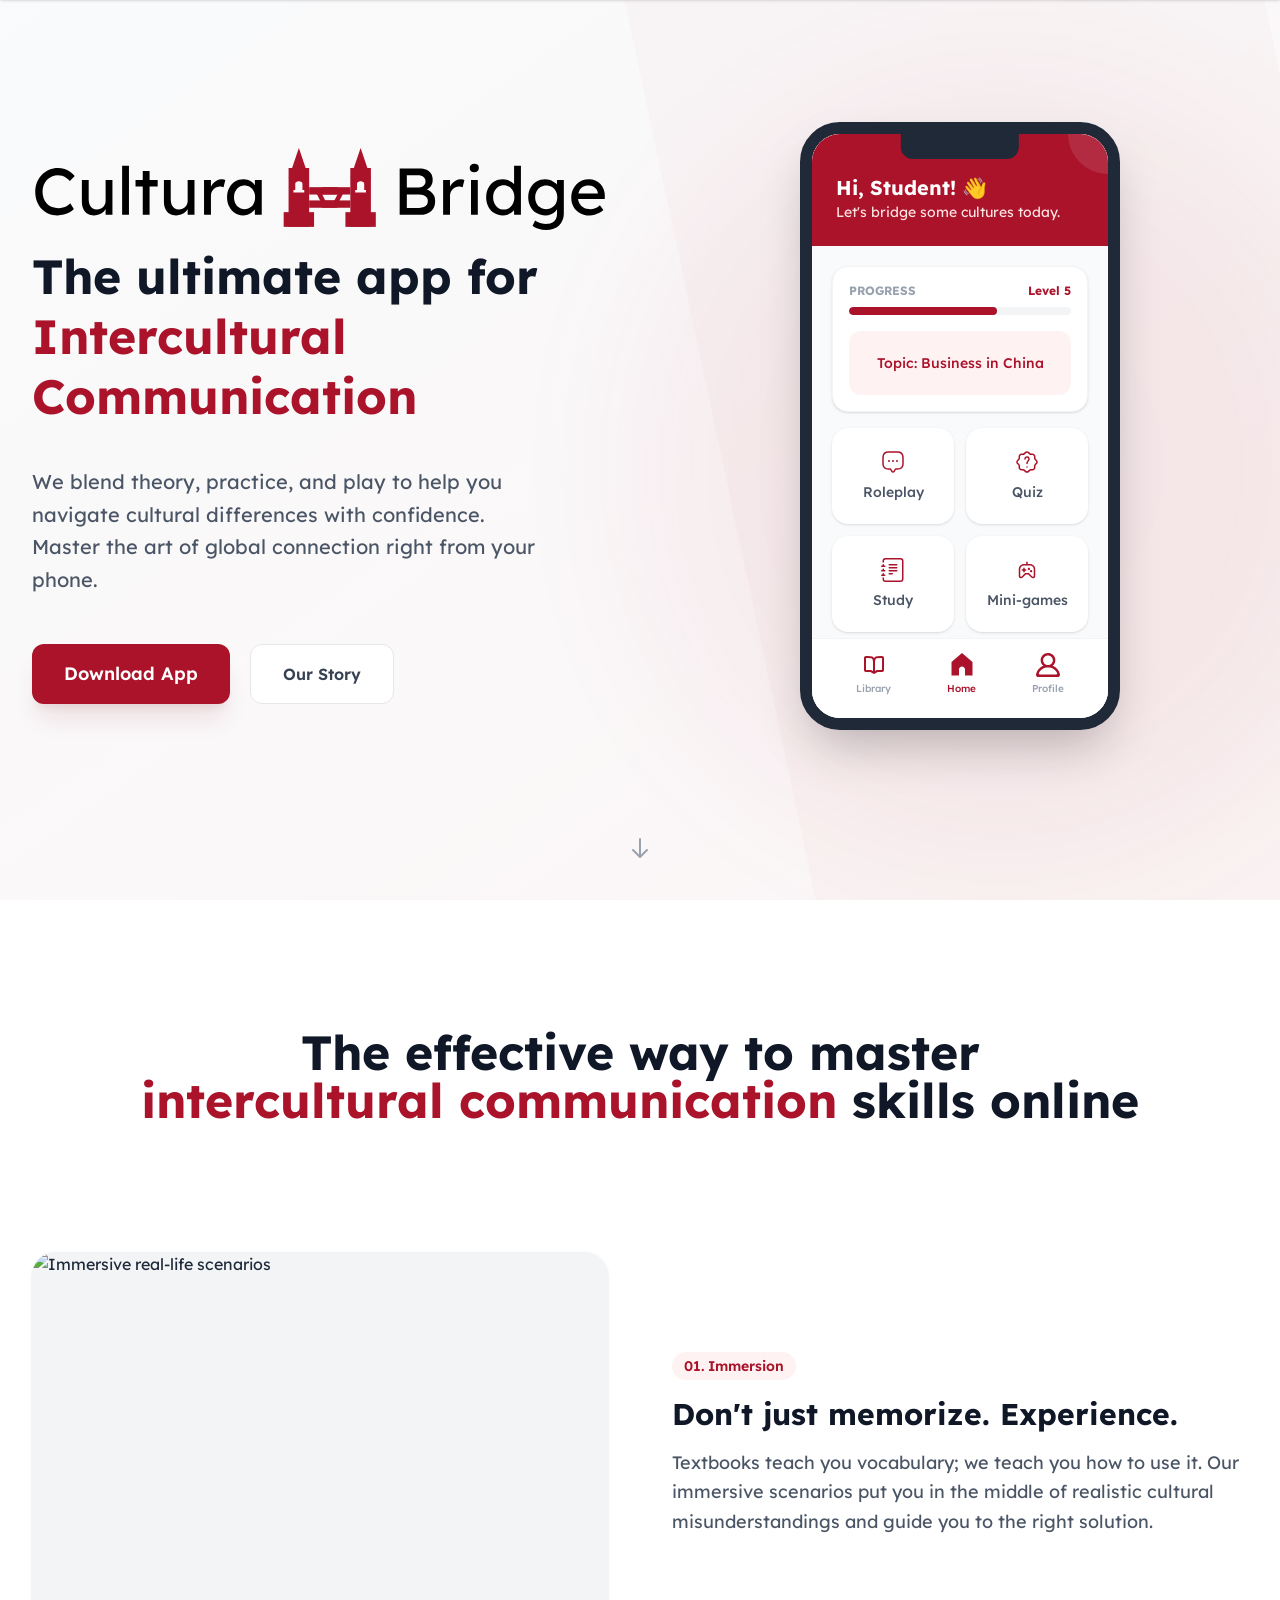
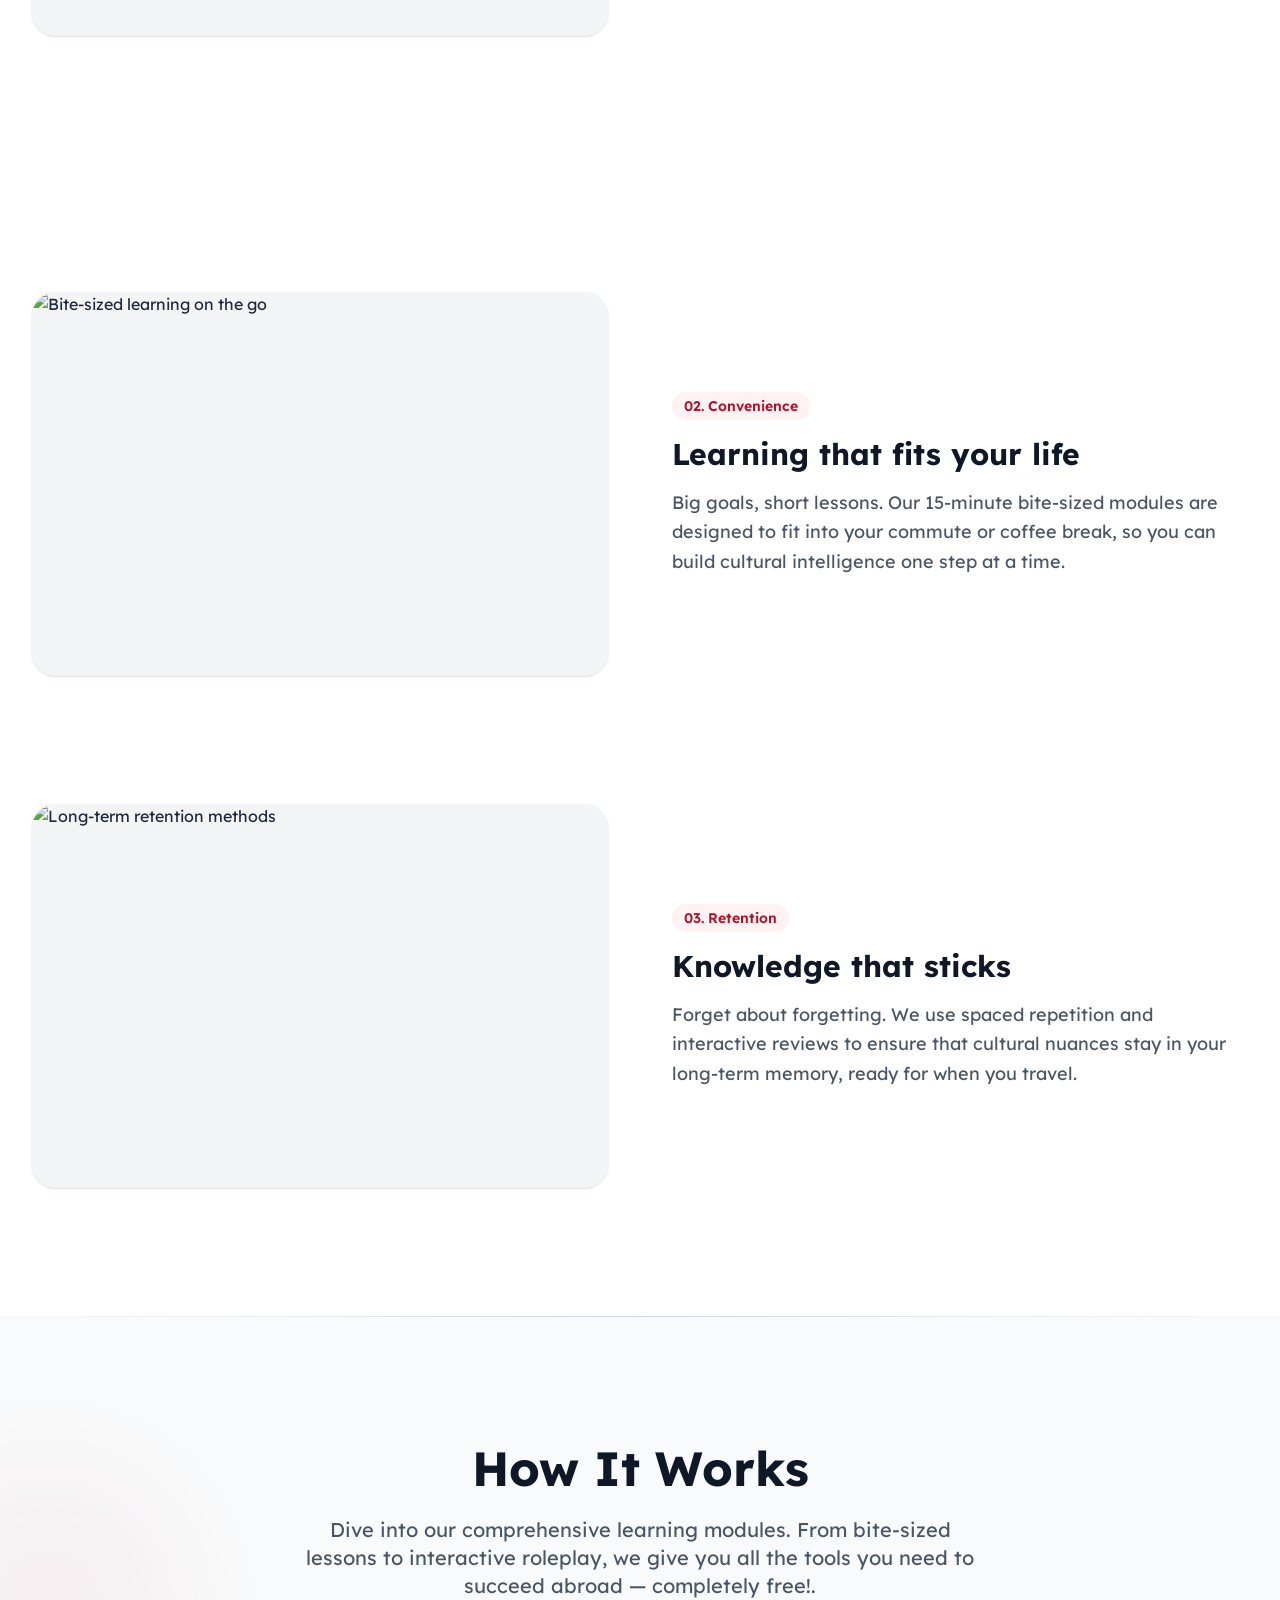
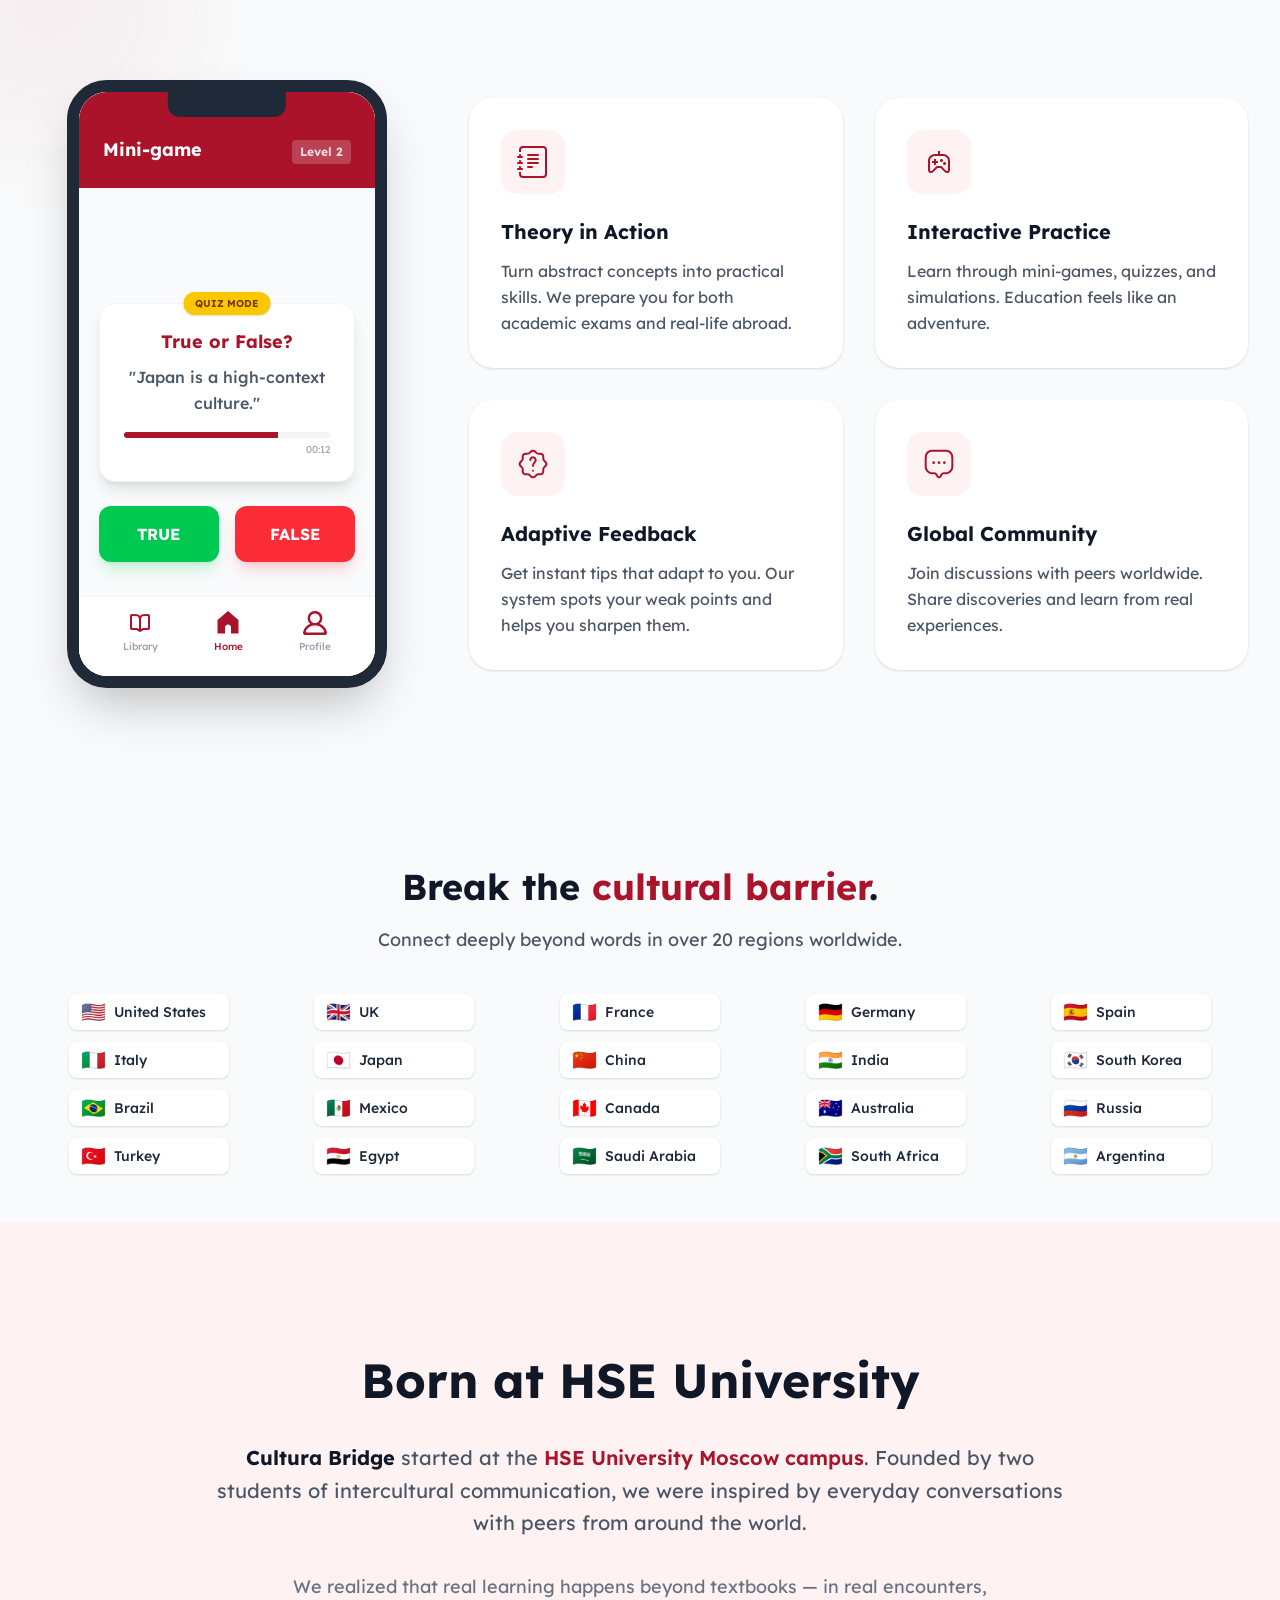
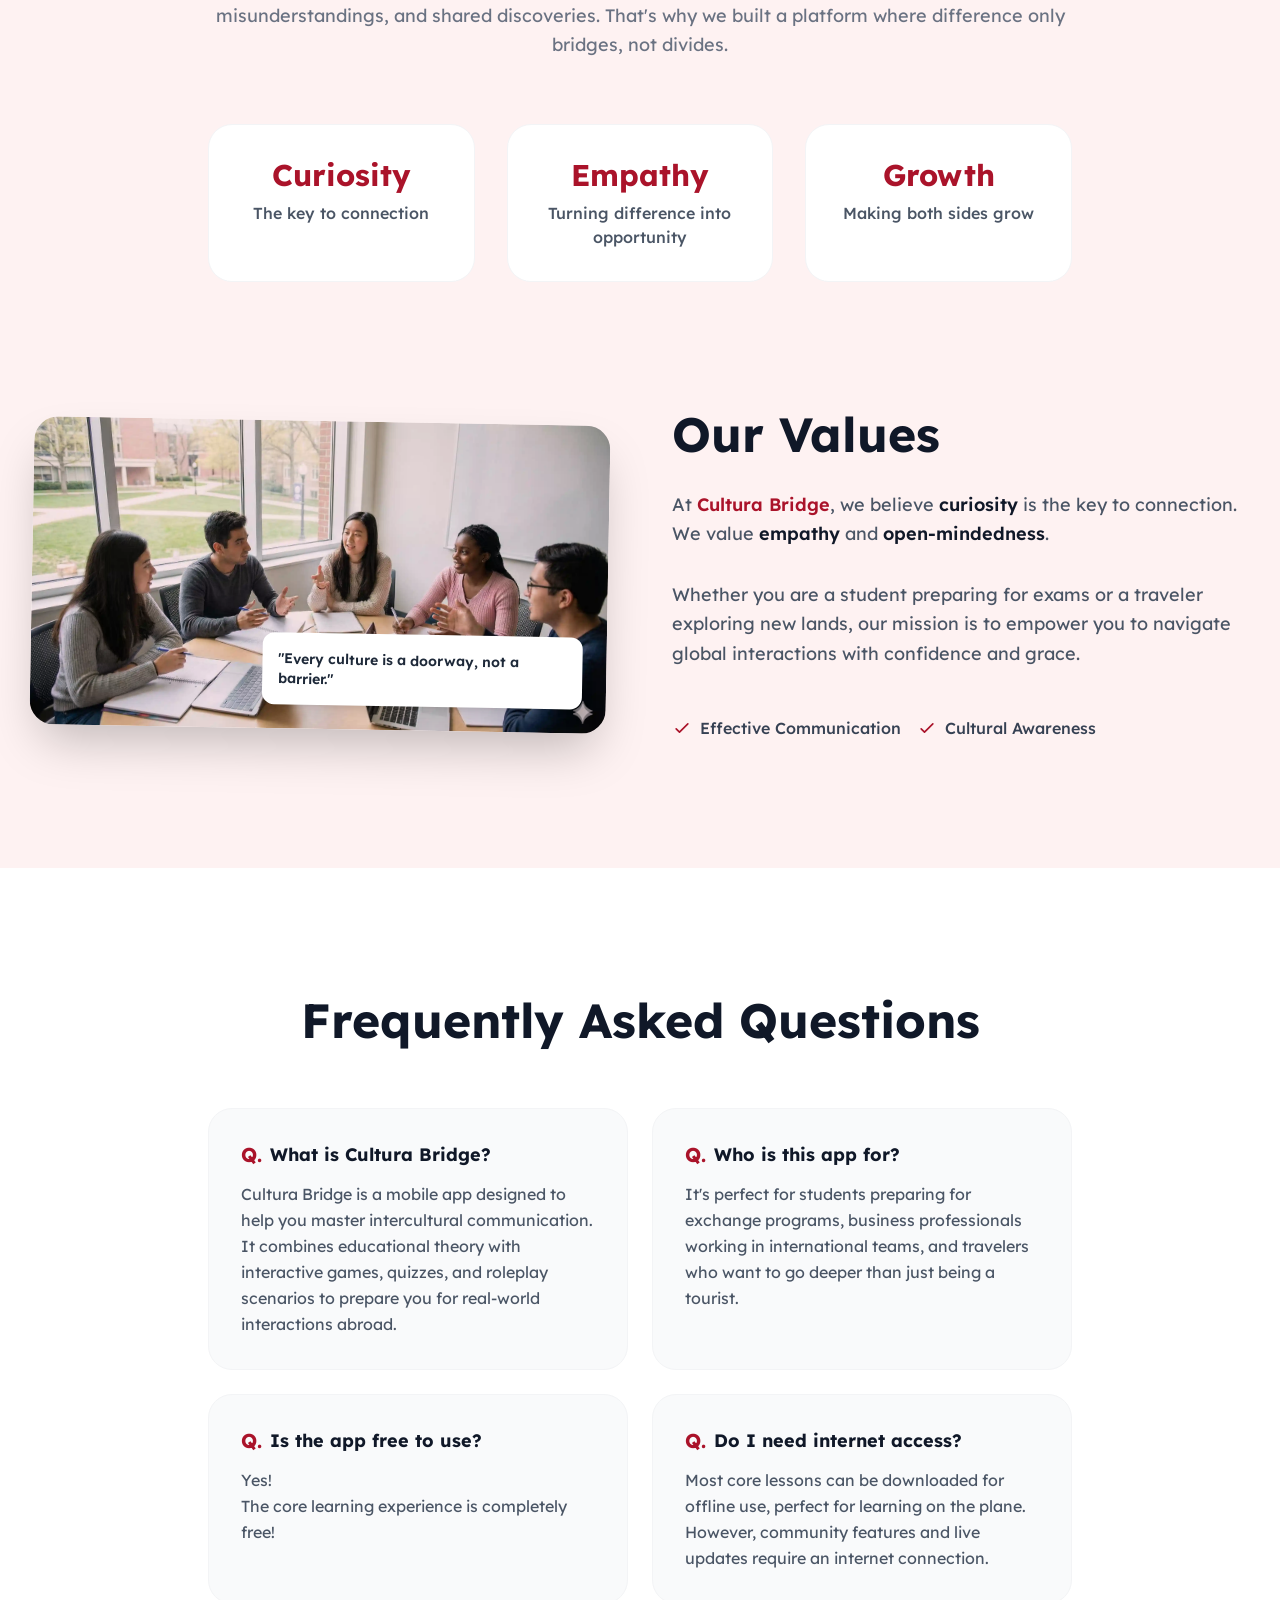
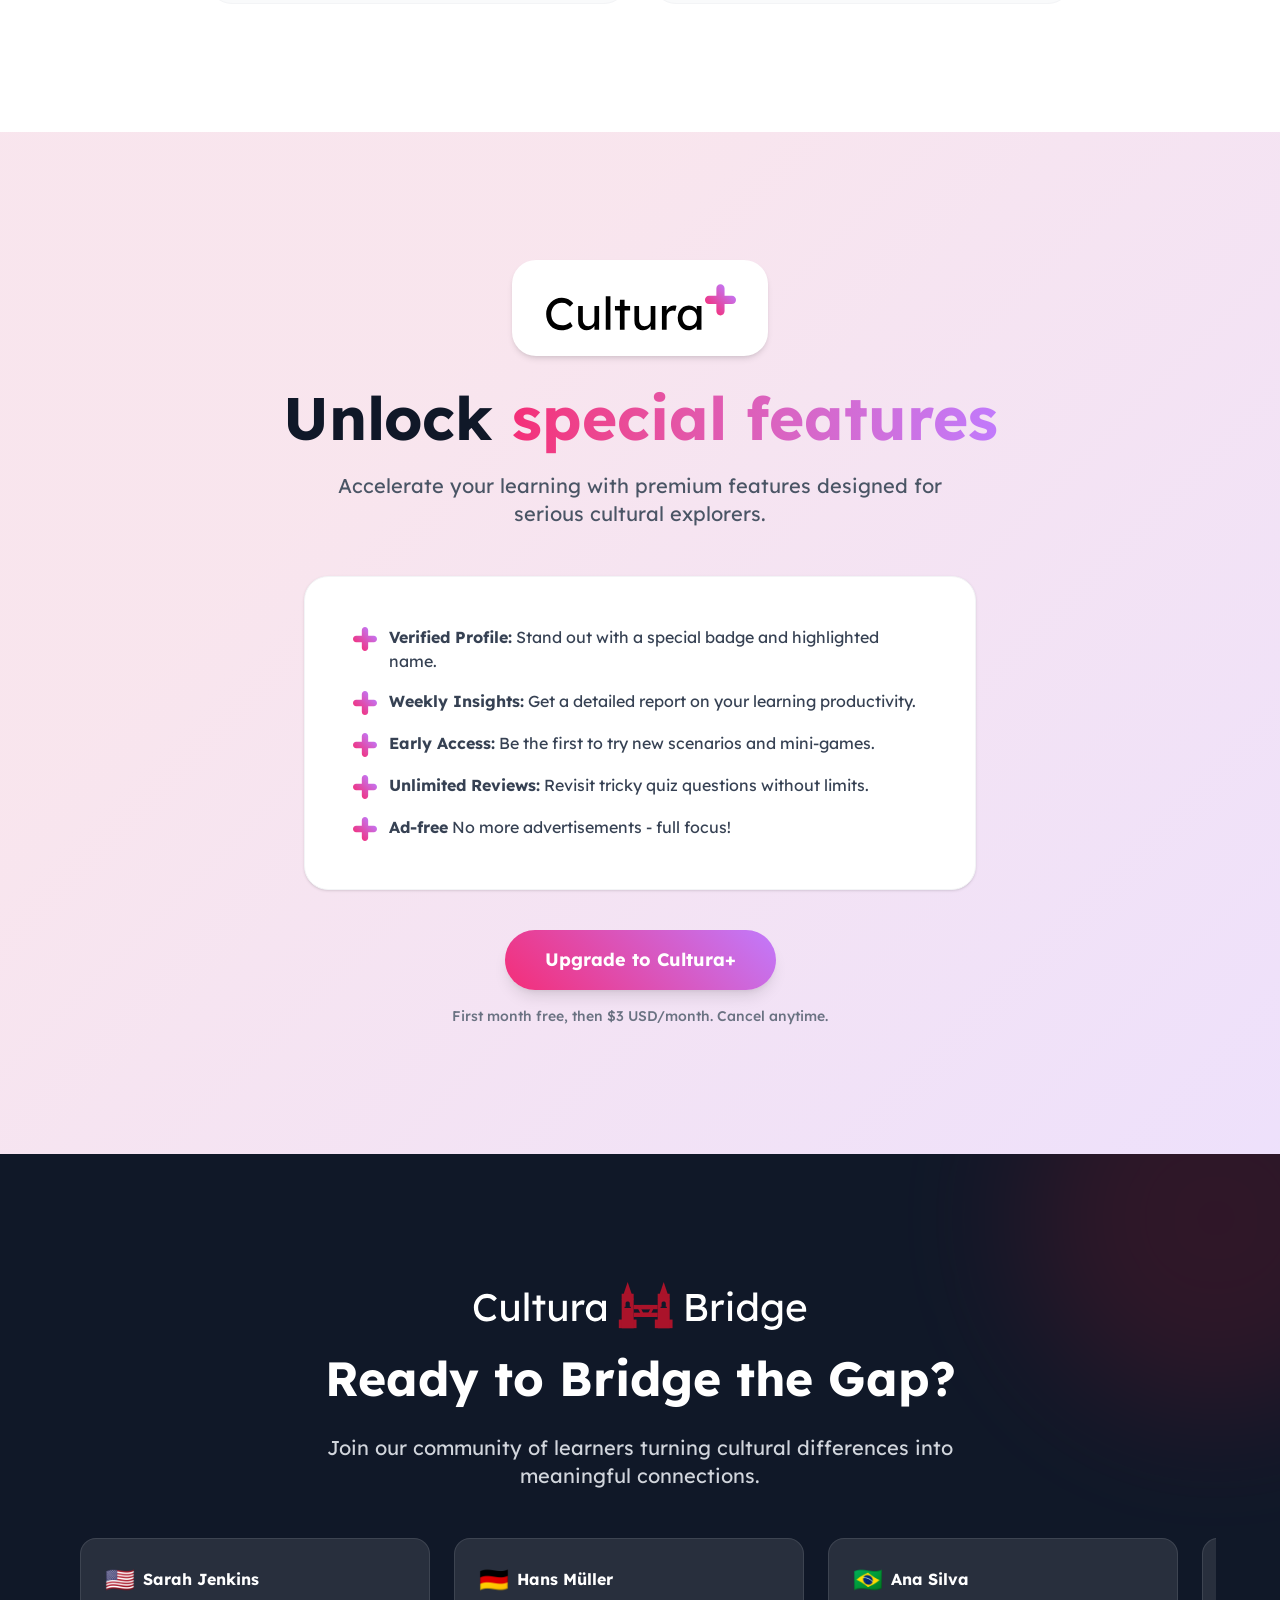
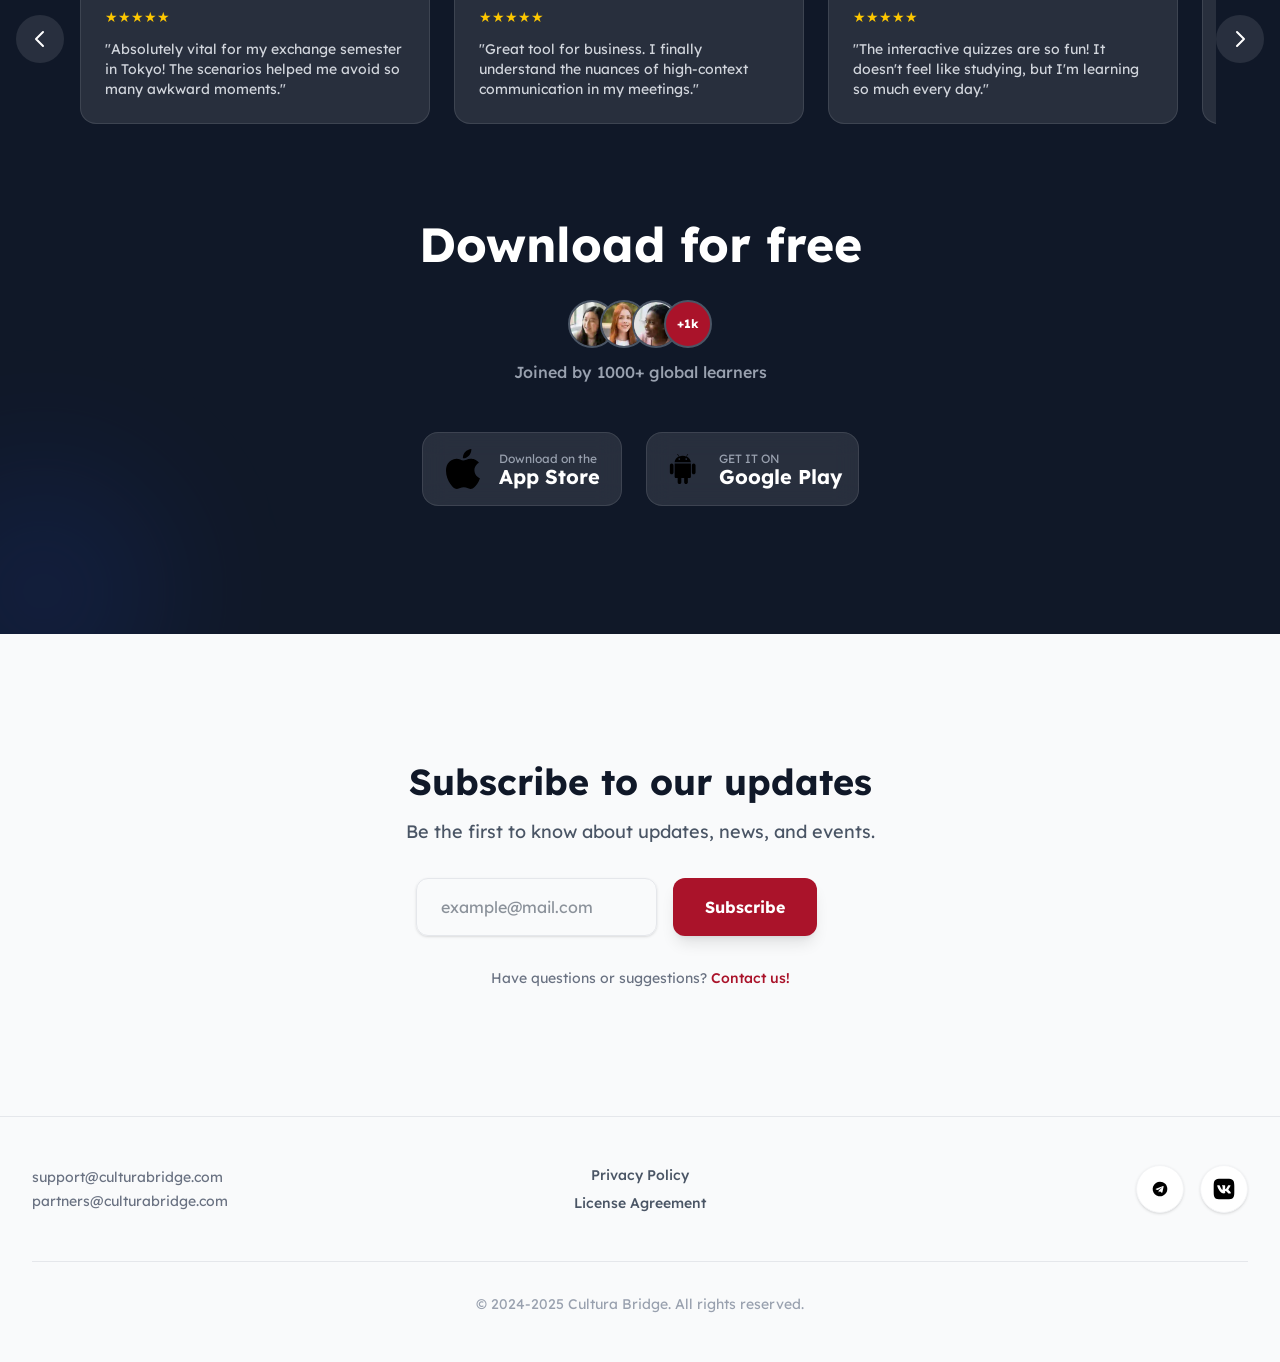
==== commit ec0c96ed: "many changes" ====
--- a/index.html
+++ b/index.html
@@ -166,7 +166,7 @@
     <!-- Promo section -->
     <section id="effective-method" class="py-32 bg-white">
         <div class="max-w-7xl mx-auto px-4 sm:px-6 lg:px-8">
-            <div class="text-center mb-20">
+            <div class="text-center mb-32">
                 <h2 class="text-3xl md:text-5xl font-bold text-gray-900">
                     The effective way to master<br/>
                     <span class="text-cultura"> intercultural communication</span> skills online
@@ -174,6 +174,7 @@
             </div>
 
             <div class="flex flex-col space-y-32">
+
                 <div class="flex flex-col md:flex-row items-center gap-8 md:gap-16">
                     <div class="w-full md:w-1/2">
                         <div class="bg-gray-100 rounded-3xl overflow-hidden h-64 md:h-96 w-full shadow-sm">
@@ -345,98 +346,100 @@
     <section id="cultural-reach" class="py-12 bg-gray-50">
         <div class="max-w-7xl mx-auto px-4 sm:px-6 lg:px-8 text-center">
             <div class="mb-10">
-                <h2 class="text-3xl md:text-5xl font-bold text-gray-900 mb-4 leading-tight">
+                <h2 class="text-2xl md:text-4xl font-bold text-gray-900 mb-4 leading-tight">
                     Break the <span class="text-cultura">cultural barrier</span>.
                 </h2>
-                <p class="text-lg text-gray-600 max-w-3xl mx-auto leading-relaxed">
+                <p class="text-base md:text-lg text-gray-600 max-w-3xl mx-auto leading-relaxed">
                     Connect deeply beyond words in over 20 regions worldwide.
                 </p>
             </div>
 
-            <div class="grid grid-cols-2 md:grid-cols-4 lg:grid-cols-5 gap-3 place-items-center text-sm">
-                <div class="flex items-center space-x-2 bg-white px-3 py-2 rounded-xl shadow-sm hover:shadow-md transition-all w-full max-w-[180px]">
+            <div class="grid grid-cols-2 md:grid-cols-4 lg:grid-cols-5 gap-3 place-items-center text-xs md:text-sm font-medium">
+
+                <div class="flex items-center space-x-2 bg-white px-3 py-2 rounded-lg shadow-sm hover:shadow-md transition-all w-full max-w-[160px]">
                     <span class="text-xl leading-none">🇺🇸</span>
-                    <span class="font-semibold text-gray-800">United States</span>
-                </div>
-                <div class="flex items-center space-x-2 bg-white px-3 py-2 rounded-xl shadow-sm hover:shadow-md transition-all w-full max-w-[180px]">
+                    <span class="text-gray-800">United States</span>
+                </div>
+                <div class="flex items-center space-x-2 bg-white px-3 py-2 rounded-lg shadow-sm hover:shadow-md transition-all w-full max-w-[160px]">
                     <span class="text-xl leading-none">🇬🇧</span>
-                    <span class="font-semibold text-gray-800">UK</span>
-                </div>
-                <div class="flex items-center space-x-2 bg-white px-3 py-2 rounded-xl shadow-sm hover:shadow-md transition-all w-full max-w-[180px]">
+                    <span class="text-gray-800">UK</span>
+                </div>
+                <div class="flex items-center space-x-2 bg-white px-3 py-2 rounded-lg shadow-sm hover:shadow-md transition-all w-full max-w-[160px]">
                     <span class="text-xl leading-none">🇫🇷</span>
-                    <span class="font-semibold text-gray-800">France</span>
-                </div>
-                 <div class="flex items-center space-x-2 bg-white px-3 py-2 rounded-xl shadow-sm hover:shadow-md transition-all w-full max-w-[180px]">
+                    <span class="text-gray-800">France</span>
+                </div>
+                 <div class="flex items-center space-x-2 bg-white px-3 py-2 rounded-lg shadow-sm hover:shadow-md transition-all w-full max-w-[160px]">
                     <span class="text-xl leading-none">🇩🇪</span>
-                    <span class="font-semibold text-gray-800">Germany</span>
-                </div>
-                 <div class="flex items-center space-x-2 bg-white px-3 py-2 rounded-xl shadow-sm hover:shadow-md transition-all w-full max-w-[180px]">
+                    <span class="text-gray-800">Germany</span>
+                </div>
+                 <div class="flex items-center space-x-2 bg-white px-3 py-2 rounded-lg shadow-sm hover:shadow-md transition-all w-full max-w-[160px]">
                     <span class="text-xl leading-none">🇪🇸</span>
-                    <span class="font-semibold text-gray-800">Spain</span>
-                </div>
-
-                <div class="flex items-center space-x-2 bg-white px-3 py-2 rounded-xl shadow-sm hover:shadow-md transition-all w-full max-w-[180px]">
+                    <span class="text-gray-800">Spain</span>
+                </div>
+
+                <div class="flex items-center space-x-2 bg-white px-3 py-2 rounded-lg shadow-sm hover:shadow-md transition-all w-full max-w-[160px]">
                     <span class="text-xl leading-none">🇮🇹</span>
-                    <span class="font-semibold text-gray-800">Italy</span>
-                </div>
-                <div class="flex items-center space-x-2 bg-white px-3 py-2 rounded-xl shadow-sm hover:shadow-md transition-all w-full max-w-[180px]">
+                    <span class="text-gray-800">Italy</span>
+                </div>
+                <div class="flex items-center space-x-2 bg-white px-3 py-2 rounded-lg shadow-sm hover:shadow-md transition-all w-full max-w-[160px]">
                     <span class="text-xl leading-none">🇯🇵</span>
-                    <span class="font-semibold text-gray-800">Japan</span>
-                </div>
-                <div class="flex items-center space-x-2 bg-white px-3 py-2 rounded-xl shadow-sm hover:shadow-md transition-all w-full max-w-[180px]">
+                    <span class="text-gray-800">Japan</span>
+                </div>
+                <div class="flex items-center space-x-2 bg-white px-3 py-2 rounded-lg shadow-sm hover:shadow-md transition-all w-full max-w-[160px]">
                     <span class="text-xl leading-none">🇨🇳</span>
-                    <span class="font-semibold text-gray-800">China</span>
-                </div>
-                <div class="flex items-center space-x-2 bg-white px-3 py-2 rounded-xl shadow-sm hover:shadow-md transition-all w-full max-w-[180px]">
+                    <span class="text-gray-800">China</span>
+                </div>
+                <div class="flex items-center space-x-2 bg-white px-3 py-2 rounded-lg shadow-sm hover:shadow-md transition-all w-full max-w-[160px]">
                     <span class="text-xl leading-none">🇮🇳</span>
-                    <span class="font-semibold text-gray-800">India</span>
-                </div>
-                <div class="flex items-center space-x-2 bg-white px-3 py-2 rounded-xl shadow-sm hover:shadow-md transition-all w-full max-w-[180px]">
+                    <span class="text-gray-800">India</span>
+                </div>
+                <div class="flex items-center space-x-2 bg-white px-3 py-2 rounded-lg shadow-sm hover:shadow-md transition-all w-full max-w-[160px]">
                     <span class="text-xl leading-none">🇰🇷</span>
-                    <span class="font-semibold text-gray-800">South Korea</span>
-                </div>
-
-                 <div class="flex items-center space-x-2 bg-white px-3 py-2 rounded-xl shadow-sm hover:shadow-md transition-all w-full max-w-[180px]">
+                    <span class="text-gray-800">South Korea</span>
+                </div>
+
+                 <div class="flex items-center space-x-2 bg-white px-3 py-2 rounded-lg shadow-sm hover:shadow-md transition-all w-full max-w-[160px]">
                     <span class="text-xl leading-none">🇧🇷</span>
-                    <span class="font-semibold text-gray-800">Brazil</span>
-                </div>
-                 <div class="flex items-center space-x-2 bg-white px-3 py-2 rounded-xl shadow-sm hover:shadow-md transition-all w-full max-w-[180px]">
+                    <span class="text-gray-800">Brazil</span>
+                </div>
+                 <div class="flex items-center space-x-2 bg-white px-3 py-2 rounded-lg shadow-sm hover:shadow-md transition-all w-full max-w-[160px]">
                     <span class="text-xl leading-none">🇲🇽</span>
-                    <span class="font-semibold text-gray-800">Mexico</span>
-                </div>
-                 <div class="flex items-center space-x-2 bg-white px-3 py-2 rounded-xl shadow-sm hover:shadow-md transition-all w-full max-w-[180px]">
+                    <span class="text-gray-800">Mexico</span>
+                </div>
+                 <div class="flex items-center space-x-2 bg-white px-3 py-2 rounded-lg shadow-sm hover:shadow-md transition-all w-full max-w-[160px]">
                     <span class="text-xl leading-none">🇨🇦</span>
-                    <span class="font-semibold text-gray-800">Canada</span>
-                </div>
-                 <div class="flex items-center space-x-2 bg-white px-3 py-2 rounded-xl shadow-sm hover:shadow-md transition-all w-full max-w-[180px]">
+                    <span class="text-gray-800">Canada</span>
+                </div>
+                 <div class="flex items-center space-x-2 bg-white px-3 py-2 rounded-lg shadow-sm hover:shadow-md transition-all w-full max-w-[160px]">
                     <span class="text-xl leading-none">🇦🇺</span>
-                    <span class="font-semibold text-gray-800">Australia</span>
-                </div>
-                 <div class="flex items-center space-x-2 bg-white px-3 py-2 rounded-xl shadow-sm hover:shadow-md transition-all w-full max-w-[180px]">
+                    <span class="text-gray-800">Australia</span>
+                </div>
+                 <div class="flex items-center space-x-2 bg-white px-3 py-2 rounded-lg shadow-sm hover:shadow-md transition-all w-full max-w-[160px]">
                     <span class="text-xl leading-none">🇷🇺</span>
-                    <span class="font-semibold text-gray-800">Russia</span>
-                </div>
-
-                 <div class="flex items-center space-x-2 bg-white px-3 py-2 rounded-xl shadow-sm hover:shadow-md transition-all w-full max-w-[180px]">
+                    <span class="text-gray-800">Russia</span>
+                </div>
+
+                 <div class="flex items-center space-x-2 bg-white px-3 py-2 rounded-lg shadow-sm hover:shadow-md transition-all w-full max-w-[160px]">
                     <span class="text-xl leading-none">🇹🇷</span>
-                    <span class="font-semibold text-gray-800">Turkey</span>
-                </div>
-                <div class="flex items-center space-x-2 bg-white px-3 py-2 rounded-xl shadow-sm hover:shadow-md transition-all w-full max-w-[180px]">
+                    <span class="text-gray-800">Turkey</span>
+                </div>
+                <div class="flex items-center space-x-2 bg-white px-3 py-2 rounded-lg shadow-sm hover:shadow-md transition-all w-full max-w-[160px]">
                     <span class="text-xl leading-none">🇪🇬</span>
-                    <span class="font-semibold text-gray-800">Egypt</span>
-                </div>
-                <div class="flex items-center space-x-2 bg-white px-3 py-2 rounded-xl shadow-sm hover:shadow-md transition-all w-full max-w-[180px]">
+                    <span class="text-gray-800">Egypt</span>
+                </div>
+                <div class="flex items-center space-x-2 bg-white px-3 py-2 rounded-lg shadow-sm hover:shadow-md transition-all w-full max-w-[160px]">
                     <span class="text-xl leading-none">🇸🇦</span>
-                    <span class="font-semibold text-gray-800">Saudi Arabia</span>
-                </div>
-                <div class="flex items-center space-x-2 bg-white px-3 py-2 rounded-xl shadow-sm hover:shadow-md transition-all w-full max-w-[180px]">
+                    <span class="text-gray-800">Saudi Arabia</span>
+                </div>
+                <div class="flex items-center space-x-2 bg-white px-3 py-2 rounded-lg shadow-sm hover:shadow-md transition-all w-full max-w-[160px]">
                     <span class="text-xl leading-none">🇿🇦</span>
-                    <span class="font-semibold text-gray-800">South Africa</span>
-                </div>
-                <div class="flex items-center space-x-2 bg-white px-3 py-2 rounded-xl shadow-sm hover:shadow-md transition-all w-full max-w-[180px]">
+                    <span class="text-gray-800">South Africa</span>
+                </div>
+                <div class="flex items-center space-x-2 bg-white px-3 py-2 rounded-lg shadow-sm hover:shadow-md transition-all w-full max-w-[160px]">
                     <span class="text-xl leading-none">🇦🇷</span>
-                    <span class="font-semibold text-gray-800">Argentina</span>
-                </div>
+                    <span class="text-gray-800">Argentina</span>
+                </div>
+
             </div>
         </div>
     </section>
--- a/style.css
+++ b/style.css
@@ -1,2 +1,2 @@
 /*! tailwindcss v4.1.17 | MIT License | https://tailwindcss.com */
-@layer properties{@supports (((-webkit-hyphens:none)) and (not (margin-trim:inline))) or ((-moz-orient:inline) and (not (color:rgb(from red r g b)))){*,:before,:after,::backdrop{--tw-translate-x:0;--tw-translate-y:0;--tw-translate-z:0;--tw-scale-x:1;--tw-scale-y:1;--tw-scale-z:1;--tw-rotate-x:initial;--tw-rotate-y:initial;--tw-rotate-z:initial;--tw-skew-x:initial;--tw-skew-y:initial;--tw-scroll-snap-strictness:proximity;--tw-space-y-reverse:0;--tw-space-x-reverse:0;--tw-border-style:solid;--tw-gradient-position:initial;--tw-gradient-from:#0000;--tw-gradient-via:#0000;--tw-gradient-to:#0000;--tw-gradient-stops:initial;--tw-gradient-via-stops:initial;--tw-gradient-from-position:0%;--tw-gradient-via-position:50%;--tw-gradient-to-position:100%;--tw-leading:initial;--tw-font-weight:initial;--tw-shadow:0 0 #0000;--tw-shadow-color:initial;--tw-shadow-alpha:100%;--tw-inset-shadow:0 0 #0000;--tw-inset-shadow-color:initial;--tw-inset-shadow-alpha:100%;--tw-ring-color:initial;--tw-ring-shadow:0 0 #0000;--tw-inset-ring-color:initial;--tw-inset-ring-shadow:0 0 #0000;--tw-ring-inset:initial;--tw-ring-offset-width:0px;--tw-ring-offset-color:#fff;--tw-ring-offset-shadow:0 0 #0000;--tw-blur:initial;--tw-brightness:initial;--tw-contrast:initial;--tw-grayscale:initial;--tw-hue-rotate:initial;--tw-invert:initial;--tw-opacity:initial;--tw-saturate:initial;--tw-sepia:initial;--tw-drop-shadow:initial;--tw-drop-shadow-color:initial;--tw-drop-shadow-alpha:100%;--tw-drop-shadow-size:initial;--tw-backdrop-blur:initial;--tw-backdrop-brightness:initial;--tw-backdrop-contrast:initial;--tw-backdrop-grayscale:initial;--tw-backdrop-hue-rotate:initial;--tw-backdrop-invert:initial;--tw-backdrop-opacity:initial;--tw-backdrop-saturate:initial;--tw-backdrop-sepia:initial;--tw-duration:initial}}}@layer theme{:root,:host{--font-sans:"Lexend",sans-serif;--font-mono:ui-monospace,SFMono-Regular,Menlo,Monaco,Consolas,"Liberation Mono","Courier New",monospace;--color-red-50:oklch(97.1% .013 17.38);--color-red-100:oklch(93.6% .032 17.717);--color-red-500:oklch(63.7% .237 25.331);--color-red-600:oklch(57.7% .245 27.325);--color-red-900:oklch(39.6% .141 25.723);--color-yellow-400:oklch(85.2% .199 91.936);--color-yellow-900:oklch(42.1% .095 57.708);--color-green-500:oklch(72.3% .219 149.579);--color-green-600:oklch(62.7% .194 149.214);--color-blue-900:oklch(37.9% .146 265.522);--color-gray-50:oklch(98.5% .002 247.839);--color-gray-100:oklch(96.7% .003 264.542);--color-gray-200:oklch(92.8% .006 264.531);--color-gray-300:oklch(87.2% .01 258.338);--color-gray-400:oklch(70.7% .022 261.325);--color-gray-500:oklch(55.1% .027 264.364);--color-gray-600:oklch(44.6% .03 256.802);--color-gray-700:oklch(37.3% .034 259.733);--color-gray-800:oklch(27.8% .033 256.848);--color-gray-900:oklch(21% .034 264.665);--color-black:#000;--color-white:#fff;--spacing:.25rem;--container-xs:20rem;--container-md:28rem;--container-lg:32rem;--container-2xl:42rem;--container-4xl:56rem;--container-6xl:72rem;--container-7xl:80rem;--text-xs:.75rem;--text-xs--line-height:calc(1/.75);--text-sm:.875rem;--text-sm--line-height:calc(1.25/.875);--text-lg:1.125rem;--text-lg--line-height:calc(1.75/1.125);--text-xl:1.25rem;--text-xl--line-height:calc(1.75/1.25);--text-2xl:1.5rem;--text-2xl--line-height:calc(2/1.5);--text-3xl:1.875rem;--text-3xl--line-height:calc(2.25/1.875);--text-4xl:2.25rem;--text-4xl--line-height:calc(2.5/2.25);--text-5xl:3rem;--text-5xl--line-height:1;--text-6xl:3.75rem;--text-6xl--line-height:1;--font-weight-light:300;--font-weight-medium:500;--font-weight-semibold:600;--font-weight-bold:700;--leading-tight:1.25;--leading-relaxed:1.625;--radius-lg:.5rem;--radius-xl:.75rem;--radius-2xl:1rem;--radius-3xl:1.5rem;--animate-spin:spin 1s linear infinite;--animate-pulse:pulse 2s cubic-bezier(.4,0,.6,1)infinite;--animate-bounce:bounce 1s infinite;--blur-sm:8px;--blur-md:12px;--blur-3xl:64px;--default-transition-duration:.15s;--default-transition-timing-function:cubic-bezier(.4,0,.2,1);--default-font-family:var(--font-sans);--default-mono-font-family:var(--font-mono);--color-cultura:#aa132a;--color-cultura-hover:#8c0f23;--color-cultura-light:#aa132a0d}}@layer base{*,:after,:before,::backdrop{box-sizing:border-box;border:0 solid;margin:0;padding:0}::file-selector-button{box-sizing:border-box;border:0 solid;margin:0;padding:0}html,:host{-webkit-text-size-adjust:100%;tab-size:4;line-height:1.5;font-family:var(--default-font-family,ui-sans-serif,system-ui,sans-serif,"Apple Color Emoji","Segoe UI Emoji","Segoe UI Symbol","Noto Color Emoji");font-feature-settings:var(--default-font-feature-settings,normal);font-variation-settings:var(--default-font-variation-settings,normal);-webkit-tap-highlight-color:transparent}hr{height:0;color:inherit;border-top-width:1px}abbr:where([title]){-webkit-text-decoration:underline dotted;text-decoration:underline dotted}h1,h2,h3,h4,h5,h6{font-size:inherit;font-weight:inherit}a{color:inherit;-webkit-text-decoration:inherit;-webkit-text-decoration:inherit;-webkit-text-decoration:inherit;text-decoration:inherit}b,strong{font-weight:bolder}code,kbd,samp,pre{font-family:var(--default-mono-font-family,ui-monospace,SFMono-Regular,Menlo,Monaco,Consolas,"Liberation Mono","Courier New",monospace);font-feature-settings:var(--default-mono-font-feature-settings,normal);font-variation-settings:var(--default-mono-font-variation-settings,normal);font-size:1em}small{font-size:80%}sub,sup{vertical-align:baseline;font-size:75%;line-height:0;position:relative}sub{bottom:-.25em}sup{top:-.5em}table{text-indent:0;border-color:inherit;border-collapse:collapse}:-moz-focusring{outline:auto}progress{vertical-align:baseline}summary{display:list-item}ol,ul,menu{list-style:none}img,svg,video,canvas,audio,iframe,embed,object{vertical-align:middle;display:block}img,video{max-width:100%;height:auto}button,input,select,optgroup,textarea{font:inherit;font-feature-settings:inherit;font-variation-settings:inherit;letter-spacing:inherit;color:inherit;opacity:1;background-color:#0000;border-radius:0}::file-selector-button{font:inherit;font-feature-settings:inherit;font-variation-settings:inherit;letter-spacing:inherit;color:inherit;opacity:1;background-color:#0000;border-radius:0}:where(select:is([multiple],[size])) optgroup{font-weight:bolder}:where(select:is([multiple],[size])) optgroup option{padding-inline-start:20px}::file-selector-button{margin-inline-end:4px}::placeholder{opacity:1}@supports (not ((-webkit-appearance:-apple-pay-button))) or (contain-intrinsic-size:1px){::placeholder{color:currentColor}@supports (color:color-mix(in lab, red, red)){::placeholder{color:color-mix(in oklab,currentcolor 50%,transparent)}}}textarea{resize:vertical}::-webkit-search-decoration{-webkit-appearance:none}::-webkit-date-and-time-value{min-height:1lh;text-align:inherit}::-webkit-datetime-edit{display:inline-flex}::-webkit-datetime-edit-fields-wrapper{padding:0}::-webkit-datetime-edit{padding-block:0}::-webkit-datetime-edit-year-field{padding-block:0}::-webkit-datetime-edit-month-field{padding-block:0}::-webkit-datetime-edit-day-field{padding-block:0}::-webkit-datetime-edit-hour-field{padding-block:0}::-webkit-datetime-edit-minute-field{padding-block:0}::-webkit-datetime-edit-second-field{padding-block:0}::-webkit-datetime-edit-millisecond-field{padding-block:0}::-webkit-datetime-edit-meridiem-field{padding-block:0}::-webkit-calendar-picker-indicator{line-height:1}:-moz-ui-invalid{box-shadow:none}button,input:where([type=button],[type=reset],[type=submit]){appearance:button}::file-selector-button{appearance:button}::-webkit-inner-spin-button{height:auto}::-webkit-outer-spin-button{height:auto}[hidden]:where(:not([hidden=until-found])){display:none!important}img{-webkit-user-drag:none;user-drag:none;-webkit-user-select:none;user-select:none}}@layer components;@layer utilities{.pointer-events-none{pointer-events:none}.absolute{position:absolute}.fixed{position:fixed}.relative{position:relative}.static{position:static}.inset-0{inset:calc(var(--spacing)*0)}.-top-3{top:calc(var(--spacing)*-3)}.top-0{top:calc(var(--spacing)*0)}.top-1\/2{top:50%}.top-40{top:calc(var(--spacing)*40)}.right-0{right:calc(var(--spacing)*0)}.right-6{right:calc(var(--spacing)*6)}.bottom-0{bottom:calc(var(--spacing)*0)}.bottom-6{bottom:calc(var(--spacing)*6)}.bottom-10{bottom:calc(var(--spacing)*10)}.-left-20{left:calc(var(--spacing)*-20)}.left-0{left:calc(var(--spacing)*0)}.left-1\/2{left:50%}.-z-10{z-index:calc(10*-1)}.z-10{z-index:10}.z-20{z-index:20}.z-50{z-index:50}.z-\[90\]{z-index:90}.z-\[100\]{z-index:100}.order-1{order:1}.order-2{order:2}.mx-auto{margin-inline:auto}.mt-0\.5{margin-top:calc(var(--spacing)*.5)}.mt-1{margin-top:calc(var(--spacing)*1)}.mt-2{margin-top:calc(var(--spacing)*2)}.mt-4{margin-top:calc(var(--spacing)*4)}.mt-6{margin-top:calc(var(--spacing)*6)}.mt-12{margin-top:calc(var(--spacing)*12)}.mt-16{margin-top:calc(var(--spacing)*16)}.mr-4{margin-right:calc(var(--spacing)*4)}.mb-2{margin-bottom:calc(var(--spacing)*2)}.mb-3{margin-bottom:calc(var(--spacing)*3)}.mb-4{margin-bottom:calc(var(--spacing)*4)}.mb-6{margin-bottom:calc(var(--spacing)*6)}.mb-8{margin-bottom:calc(var(--spacing)*8)}.mb-10{margin-bottom:calc(var(--spacing)*10)}.mb-12{margin-bottom:calc(var(--spacing)*12)}.mb-16{margin-bottom:calc(var(--spacing)*16)}.mb-20{margin-bottom:calc(var(--spacing)*20)}.flex{display:flex}.grid{display:grid}.hidden{display:none}.inline-block{display:inline-block}.inline-flex{display:inline-flex}.h-1\.5{height:calc(var(--spacing)*1.5)}.h-2{height:calc(var(--spacing)*2)}.h-5{height:calc(var(--spacing)*5)}.h-6{height:calc(var(--spacing)*6)}.h-8{height:calc(var(--spacing)*8)}.h-10{height:calc(var(--spacing)*10)}.h-12{height:calc(var(--spacing)*12)}.h-16{height:calc(var(--spacing)*16)}.h-20{height:calc(var(--spacing)*20)}.h-24{height:calc(var(--spacing)*24)}.h-28{height:calc(var(--spacing)*28)}.h-32{height:calc(var(--spacing)*32)}.h-64{height:calc(var(--spacing)*64)}.h-96{height:calc(var(--spacing)*96)}.h-full{height:100%}.h-px{height:1px}.max-h-\[80vh\]{max-height:80vh}.min-h-screen{min-height:100vh}.w-1\/2{width:50%}.w-2{width:calc(var(--spacing)*2)}.w-2\/3{width:66.6667%}.w-3\/4{width:75%}.w-5{width:calc(var(--spacing)*5)}.w-6{width:calc(var(--spacing)*6)}.w-8{width:calc(var(--spacing)*8)}.w-10{width:calc(var(--spacing)*10)}.w-12{width:calc(var(--spacing)*12)}.w-16{width:calc(var(--spacing)*16)}.w-20{width:calc(var(--spacing)*20)}.w-24{width:calc(var(--spacing)*24)}.w-48{width:calc(var(--spacing)*48)}.w-64{width:calc(var(--spacing)*64)}.w-72{width:calc(var(--spacing)*72)}.w-96{width:calc(var(--spacing)*96)}.w-auto{width:auto}.w-full{width:100%}.max-w-2xl{max-width:var(--container-2xl)}.max-w-4xl{max-width:var(--container-4xl)}.max-w-6xl{max-width:var(--container-6xl)}.max-w-7xl{max-width:var(--container-7xl)}.max-w-lg{max-width:var(--container-lg)}.max-w-md{max-width:var(--container-md)}.max-w-xs{max-width:var(--container-xs)}.min-w-\[200px\]{min-width:200px}.min-w-\[300px\]{min-width:300px}.flex-1{flex:1}.shrink-0{flex-shrink:0}.grow{flex-grow:1}.-translate-x-1\/2{--tw-translate-x:calc(calc(1/2*100%)*-1);translate:var(--tw-translate-x)var(--tw-translate-y)}.-translate-x-1\/3{--tw-translate-x:calc(calc(1/3*100%)*-1);translate:var(--tw-translate-x)var(--tw-translate-y)}.-translate-x-12{--tw-translate-x:calc(var(--spacing)*-12);translate:var(--tw-translate-x)var(--tw-translate-y)}.translate-x-1\/2{--tw-translate-x:calc(1/2*100%);translate:var(--tw-translate-x)var(--tw-translate-y)}.translate-x-1\/3{--tw-translate-x:calc(1/3*100%);translate:var(--tw-translate-x)var(--tw-translate-y)}.translate-x-10{--tw-translate-x:calc(var(--spacing)*10);translate:var(--tw-translate-x)var(--tw-translate-y)}.translate-x-12{--tw-translate-x:calc(var(--spacing)*12);translate:var(--tw-translate-x)var(--tw-translate-y)}.translate-x-20{--tw-translate-x:calc(var(--spacing)*20);translate:var(--tw-translate-x)var(--tw-translate-y)}.-translate-y-1\/2{--tw-translate-y:calc(calc(1/2*100%)*-1);translate:var(--tw-translate-x)var(--tw-translate-y)}.-translate-y-1\/3{--tw-translate-y:calc(calc(1/3*100%)*-1);translate:var(--tw-translate-x)var(--tw-translate-y)}.-translate-y-full{--tw-translate-y:-100%;translate:var(--tw-translate-x)var(--tw-translate-y)}.translate-y-1\/3{--tw-translate-y:calc(1/3*100%);translate:var(--tw-translate-x)var(--tw-translate-y)}.translate-y-10{--tw-translate-y:calc(var(--spacing)*10);translate:var(--tw-translate-x)var(--tw-translate-y)}.translate-y-full{--tw-translate-y:100%;translate:var(--tw-translate-x)var(--tw-translate-y)}.scale-125{--tw-scale-x:125%;--tw-scale-y:125%;--tw-scale-z:125%;scale:var(--tw-scale-x)var(--tw-scale-y)}.rotate-1{rotate:1deg}.skew-x-12{--tw-skew-x:skewX(12deg);transform:var(--tw-rotate-x,)var(--tw-rotate-y,)var(--tw-rotate-z,)var(--tw-skew-x,)var(--tw-skew-y,)}.transform{transform:var(--tw-rotate-x,)var(--tw-rotate-y,)var(--tw-rotate-z,)var(--tw-skew-x,)var(--tw-skew-y,)}.animate-bounce{animation:var(--animate-bounce)}.animate-pulse{animation:var(--animate-pulse)}.animate-spin{animation:var(--animate-spin)}.cursor-pointer{cursor:pointer}.snap-x{scroll-snap-type:x var(--tw-scroll-snap-strictness)}.snap-mandatory{--tw-scroll-snap-strictness:mandatory}.snap-center{scroll-snap-align:center}.grid-cols-1{grid-template-columns:repeat(1,minmax(0,1fr))}.grid-cols-2{grid-template-columns:repeat(2,minmax(0,1fr))}.flex-col{flex-direction:column}.items-center{align-items:center}.items-end{align-items:flex-end}.items-start{align-items:flex-start}.justify-around{justify-content:space-around}.justify-between{justify-content:space-between}.justify-center{justify-content:center}.justify-end{justify-content:flex-end}.gap-1{gap:calc(var(--spacing)*1)}.gap-2{gap:calc(var(--spacing)*2)}.gap-3{gap:calc(var(--spacing)*3)}.gap-4{gap:calc(var(--spacing)*4)}.gap-5{gap:calc(var(--spacing)*5)}.gap-6{gap:calc(var(--spacing)*6)}.gap-8{gap:calc(var(--spacing)*8)}.gap-12{gap:calc(var(--spacing)*12)}.gap-16{gap:calc(var(--spacing)*16)}:where(.space-y-1>:not(:last-child)){--tw-space-y-reverse:0;margin-block-start:calc(calc(var(--spacing)*1)*var(--tw-space-y-reverse));margin-block-end:calc(calc(var(--spacing)*1)*calc(1 - var(--tw-space-y-reverse)))}:where(.space-y-2>:not(:last-child)){--tw-space-y-reverse:0;margin-block-start:calc(calc(var(--spacing)*2)*var(--tw-space-y-reverse));margin-block-end:calc(calc(var(--spacing)*2)*calc(1 - var(--tw-space-y-reverse)))}:where(.space-y-3>:not(:last-child)){--tw-space-y-reverse:0;margin-block-start:calc(calc(var(--spacing)*3)*var(--tw-space-y-reverse));margin-block-end:calc(calc(var(--spacing)*3)*calc(1 - var(--tw-space-y-reverse)))}:where(.space-y-4>:not(:last-child)){--tw-space-y-reverse:0;margin-block-start:calc(calc(var(--spacing)*4)*var(--tw-space-y-reverse));margin-block-end:calc(calc(var(--spacing)*4)*calc(1 - var(--tw-space-y-reverse)))}:where(.space-y-8>:not(:last-child)){--tw-space-y-reverse:0;margin-block-start:calc(calc(var(--spacing)*8)*var(--tw-space-y-reverse));margin-block-end:calc(calc(var(--spacing)*8)*calc(1 - var(--tw-space-y-reverse)))}:where(.space-y-10>:not(:last-child)){--tw-space-y-reverse:0;margin-block-start:calc(calc(var(--spacing)*10)*var(--tw-space-y-reverse));margin-block-end:calc(calc(var(--spacing)*10)*calc(1 - var(--tw-space-y-reverse)))}:where(.-space-x-4>:not(:last-child)){--tw-space-x-reverse:0;margin-inline-start:calc(calc(var(--spacing)*-4)*var(--tw-space-x-reverse));margin-inline-end:calc(calc(var(--spacing)*-4)*calc(1 - var(--tw-space-x-reverse)))}:where(.space-x-10>:not(:last-child)){--tw-space-x-reverse:0;margin-inline-start:calc(calc(var(--spacing)*10)*var(--tw-space-x-reverse));margin-inline-end:calc(calc(var(--spacing)*10)*calc(1 - var(--tw-space-x-reverse)))}.overflow-hidden{overflow:hidden}.overflow-x-auto{overflow-x:auto}.overflow-x-hidden{overflow-x:hidden}.overflow-y-auto{overflow-y:auto}.rounded{border-radius:.25rem}.rounded-2xl{border-radius:var(--radius-2xl)}.rounded-3xl{border-radius:var(--radius-3xl)}.rounded-full{border-radius:3.40282e38px}.rounded-lg{border-radius:var(--radius-lg)}.rounded-xl{border-radius:var(--radius-xl)}.border{border-style:var(--tw-border-style);border-width:1px}.border-2{border-style:var(--tw-border-style);border-width:2px}.border-t{border-top-style:var(--tw-border-style);border-top-width:1px}.border-b{border-bottom-style:var(--tw-border-style);border-bottom-width:1px}.border-b-2{border-bottom-style:var(--tw-border-style);border-bottom-width:2px}.border-cultura{border-color:var(--color-cultura)}.border-gray-100{border-color:var(--color-gray-100)}.border-gray-100\/50{border-color:#f3f4f680}@supports (color:color-mix(in lab, red, red)){.border-gray-100\/50{border-color:color-mix(in oklab,var(--color-gray-100)50%,transparent)}}.border-gray-200{border-color:var(--color-gray-200)}.border-gray-600{border-color:var(--color-gray-600)}.border-transparent{border-color:#0000}.border-white\/10{border-color:#ffffff1a}@supports (color:color-mix(in lab, red, red)){.border-white\/10{border-color:color-mix(in oklab,var(--color-white)10%,transparent)}}.bg-black\/50{background-color:#00000080}@supports (color:color-mix(in lab, red, red)){.bg-black\/50{background-color:color-mix(in oklab,var(--color-black)50%,transparent)}}.bg-blue-900{background-color:var(--color-blue-900)}.bg-cultura{background-color:var(--color-cultura)}.bg-cultura-light{background-color:var(--color-cultura-light)}.bg-gray-50{background-color:var(--color-gray-50)}.bg-gray-100{background-color:var(--color-gray-100)}.bg-gray-800{background-color:var(--color-gray-800)}.bg-gray-900{background-color:var(--color-gray-900)}.bg-green-500{background-color:var(--color-green-500)}.bg-red-50{background-color:var(--color-red-50)}.bg-red-500{background-color:var(--color-red-500)}.bg-white{background-color:var(--color-white)}.bg-white\/10{background-color:#ffffff1a}@supports (color:color-mix(in lab, red, red)){.bg-white\/10{background-color:color-mix(in oklab,var(--color-white)10%,transparent)}}.bg-white\/20{background-color:#fff3}@supports (color:color-mix(in lab, red, red)){.bg-white\/20{background-color:color-mix(in oklab,var(--color-white)20%,transparent)}}.bg-yellow-400{background-color:var(--color-yellow-400)}.bg-gradient-to-br{--tw-gradient-position:to bottom right in oklab;background-image:linear-gradient(var(--tw-gradient-stops))}.bg-gradient-to-r{--tw-gradient-position:to right in oklab;background-image:linear-gradient(var(--tw-gradient-stops))}.from-\[\#f42e78\]{--tw-gradient-from:#f42e78;--tw-gradient-stops:var(--tw-gradient-via-stops,var(--tw-gradient-position),var(--tw-gradient-from)var(--tw-gradient-from-position),var(--tw-gradient-to)var(--tw-gradient-to-position))}.from-gray-50{--tw-gradient-from:var(--color-gray-50);--tw-gradient-stops:var(--tw-gradient-via-stops,var(--tw-gradient-position),var(--tw-gradient-from)var(--tw-gradient-from-position),var(--tw-gradient-to)var(--tw-gradient-to-position))}.from-transparent{--tw-gradient-from:transparent;--tw-gradient-stops:var(--tw-gradient-via-stops,var(--tw-gradient-position),var(--tw-gradient-from)var(--tw-gradient-from-position),var(--tw-gradient-to)var(--tw-gradient-to-position))}.via-gray-300{--tw-gradient-via:var(--color-gray-300);--tw-gradient-via-stops:var(--tw-gradient-position),var(--tw-gradient-from)var(--tw-gradient-from-position),var(--tw-gradient-via)var(--tw-gradient-via-position),var(--tw-gradient-to)var(--tw-gradient-to-position);--tw-gradient-stops:var(--tw-gradient-via-stops)}.to-\[\#c17afc\]{--tw-gradient-to:#c17afc;--tw-gradient-stops:var(--tw-gradient-via-stops,var(--tw-gradient-position),var(--tw-gradient-from)var(--tw-gradient-from-position),var(--tw-gradient-to)var(--tw-gradient-to-position))}.to-red-50\/50{--tw-gradient-to:#fef2f280}@supports (color:color-mix(in lab, red, red)){.to-red-50\/50{--tw-gradient-to:color-mix(in oklab,var(--color-red-50)50%,transparent)}}.to-red-50\/50{--tw-gradient-stops:var(--tw-gradient-via-stops,var(--tw-gradient-position),var(--tw-gradient-from)var(--tw-gradient-from-position),var(--tw-gradient-to)var(--tw-gradient-to-position))}.to-transparent{--tw-gradient-to:transparent;--tw-gradient-stops:var(--tw-gradient-via-stops,var(--tw-gradient-position),var(--tw-gradient-from)var(--tw-gradient-from-position),var(--tw-gradient-to)var(--tw-gradient-to-position))}.bg-clip-text{-webkit-background-clip:text;background-clip:text}.object-cover{object-fit:cover}.p-2{padding:calc(var(--spacing)*2)}.p-3{padding:calc(var(--spacing)*3)}.p-4{padding:calc(var(--spacing)*4)}.p-5{padding:calc(var(--spacing)*5)}.p-6{padding:calc(var(--spacing)*6)}.p-8{padding:calc(var(--spacing)*8)}.px-2{padding-inline:calc(var(--spacing)*2)}.px-3{padding-inline:calc(var(--spacing)*3)}.px-4{padding-inline:calc(var(--spacing)*4)}.px-6{padding-inline:calc(var(--spacing)*6)}.px-8{padding-inline:calc(var(--spacing)*8)}.px-10{padding-inline:calc(var(--spacing)*10)}.py-1{padding-block:calc(var(--spacing)*1)}.py-2{padding-block:calc(var(--spacing)*2)}.py-2\.5{padding-block:calc(var(--spacing)*2.5)}.py-3{padding-block:calc(var(--spacing)*3)}.py-4{padding-block:calc(var(--spacing)*4)}.py-6{padding-block:calc(var(--spacing)*6)}.py-12{padding-block:calc(var(--spacing)*12)}.py-32{padding-block:calc(var(--spacing)*32)}.pt-0{padding-top:calc(var(--spacing)*0)}.pt-2{padding-top:calc(var(--spacing)*2)}.pt-4{padding-top:calc(var(--spacing)*4)}.pt-8{padding-top:calc(var(--spacing)*8)}.pt-20{padding-top:calc(var(--spacing)*20)}.pb-2{padding-bottom:calc(var(--spacing)*2)}.pb-4{padding-bottom:calc(var(--spacing)*4)}.pb-8{padding-bottom:calc(var(--spacing)*8)}.pb-32{padding-bottom:calc(var(--spacing)*32)}.text-center{text-align:center}.text-left{text-align:left}.text-right{text-align:right}.font-sans{font-family:var(--font-sans)}.text-2xl{font-size:var(--text-2xl);line-height:var(--tw-leading,var(--text-2xl--line-height))}.text-3xl{font-size:var(--text-3xl);line-height:var(--tw-leading,var(--text-3xl--line-height))}.text-4xl{font-size:var(--text-4xl);line-height:var(--tw-leading,var(--text-4xl--line-height))}.text-lg{font-size:var(--text-lg);line-height:var(--tw-leading,var(--text-lg--line-height))}.text-sm{font-size:var(--text-sm);line-height:var(--tw-leading,var(--text-sm--line-height))}.text-xl{font-size:var(--text-xl);line-height:var(--tw-leading,var(--text-xl--line-height))}.text-xs{font-size:var(--text-xs);line-height:var(--tw-leading,var(--text-xs--line-height))}.text-\[10px\]{font-size:10px}.leading-none{--tw-leading:1;line-height:1}.leading-relaxed{--tw-leading:var(--leading-relaxed);line-height:var(--leading-relaxed)}.leading-tight{--tw-leading:var(--leading-tight);line-height:var(--leading-tight)}.font-bold{--tw-font-weight:var(--font-weight-bold);font-weight:var(--font-weight-bold)}.font-light{--tw-font-weight:var(--font-weight-light);font-weight:var(--font-weight-light)}.font-medium{--tw-font-weight:var(--font-weight-medium);font-weight:var(--font-weight-medium)}.font-semibold{--tw-font-weight:var(--font-weight-semibold);font-weight:var(--font-weight-semibold)}.text-black{color:var(--color-black)}.text-cultura{color:var(--color-cultura)}.text-gray-300{color:var(--color-gray-300)}.text-gray-400{color:var(--color-gray-400)}.text-gray-500{color:var(--color-gray-500)}.text-gray-600{color:var(--color-gray-600)}.text-gray-700{color:var(--color-gray-700)}.text-gray-800{color:var(--color-gray-800)}.text-gray-900{color:var(--color-gray-900)}.text-red-100{color:var(--color-red-100)}.text-red-500{color:var(--color-red-500)}.text-transparent{color:#0000}.text-white{color:var(--color-white)}.text-white\/80{color:#fffc}@supports (color:color-mix(in lab, red, red)){.text-white\/80{color:color-mix(in oklab,var(--color-white)80%,transparent)}}.text-yellow-400{color:var(--color-yellow-400)}.text-yellow-900{color:var(--color-yellow-900)}.uppercase{text-transform:uppercase}.antialiased{-webkit-font-smoothing:antialiased;-moz-osx-font-smoothing:grayscale}.opacity-5{opacity:.05}.opacity-10{opacity:.1}.opacity-20{opacity:.2}.opacity-40{opacity:.4}.mix-blend-multiply{mix-blend-mode:multiply}.shadow-2xl{--tw-shadow:0 25px 50px -12px var(--tw-shadow-color,#00000040);box-shadow:var(--tw-inset-shadow),var(--tw-inset-ring-shadow),var(--tw-ring-offset-shadow),var(--tw-ring-shadow),var(--tw-shadow)}.shadow-lg{--tw-shadow:0 10px 15px -3px var(--tw-shadow-color,#0000001a),0 4px 6px -4px var(--tw-shadow-color,#0000001a);box-shadow:var(--tw-inset-shadow),var(--tw-inset-ring-shadow),var(--tw-ring-offset-shadow),var(--tw-ring-shadow),var(--tw-shadow)}.shadow-md{--tw-shadow:0 4px 6px -1px var(--tw-shadow-color,#0000001a),0 2px 4px -2px var(--tw-shadow-color,#0000001a);box-shadow:var(--tw-inset-shadow),var(--tw-inset-ring-shadow),var(--tw-ring-offset-shadow),var(--tw-ring-shadow),var(--tw-shadow)}.shadow-sm{--tw-shadow:0 1px 3px 0 var(--tw-shadow-color,#0000001a),0 1px 2px -1px var(--tw-shadow-color,#0000001a);box-shadow:var(--tw-inset-shadow),var(--tw-inset-ring-shadow),var(--tw-ring-offset-shadow),var(--tw-ring-shadow),var(--tw-shadow)}.shadow-soft{--tw-shadow:0 4px 20px var(--tw-shadow-color,#0000000d);box-shadow:var(--tw-inset-shadow),var(--tw-inset-ring-shadow),var(--tw-ring-offset-shadow),var(--tw-ring-shadow),var(--tw-shadow)}.shadow-xl{--tw-shadow:0 20px 25px -5px var(--tw-shadow-color,#0000001a),0 8px 10px -6px var(--tw-shadow-color,#0000001a);box-shadow:var(--tw-inset-shadow),var(--tw-inset-ring-shadow),var(--tw-ring-offset-shadow),var(--tw-ring-shadow),var(--tw-shadow)}.shadow-green-500\/20{--tw-shadow-color:#00c75833}@supports (color:color-mix(in lab, red, red)){.shadow-green-500\/20{--tw-shadow-color:color-mix(in oklab,color-mix(in oklab,var(--color-green-500)20%,transparent)var(--tw-shadow-alpha),transparent)}}.shadow-red-500\/20{--tw-shadow-color:#fb2c3633}@supports (color:color-mix(in lab, red, red)){.shadow-red-500\/20{--tw-shadow-color:color-mix(in oklab,color-mix(in oklab,var(--color-red-500)20%,transparent)var(--tw-shadow-alpha),transparent)}}.shadow-red-900\/10{--tw-shadow-color:#82181a1a}@supports (color:color-mix(in lab, red, red)){.shadow-red-900\/10{--tw-shadow-color:color-mix(in oklab,color-mix(in oklab,var(--color-red-900)10%,transparent)var(--tw-shadow-alpha),transparent)}}.blur-3xl{--tw-blur:blur(var(--blur-3xl));filter:var(--tw-blur,)var(--tw-brightness,)var(--tw-contrast,)var(--tw-grayscale,)var(--tw-hue-rotate,)var(--tw-invert,)var(--tw-saturate,)var(--tw-sepia,)var(--tw-drop-shadow,)}.filter{filter:var(--tw-blur,)var(--tw-brightness,)var(--tw-contrast,)var(--tw-grayscale,)var(--tw-hue-rotate,)var(--tw-invert,)var(--tw-saturate,)var(--tw-sepia,)var(--tw-drop-shadow,)}.backdrop-blur-md{--tw-backdrop-blur:blur(var(--blur-md));-webkit-backdrop-filter:var(--tw-backdrop-blur,)var(--tw-backdrop-brightness,)var(--tw-backdrop-contrast,)var(--tw-backdrop-grayscale,)var(--tw-backdrop-hue-rotate,)var(--tw-backdrop-invert,)var(--tw-backdrop-opacity,)var(--tw-backdrop-saturate,)var(--tw-backdrop-sepia,);backdrop-filter:var(--tw-backdrop-blur,)var(--tw-backdrop-brightness,)var(--tw-backdrop-contrast,)var(--tw-backdrop-grayscale,)var(--tw-backdrop-hue-rotate,)var(--tw-backdrop-invert,)var(--tw-backdrop-opacity,)var(--tw-backdrop-saturate,)var(--tw-backdrop-sepia,)}.backdrop-blur-sm{--tw-backdrop-blur:blur(var(--blur-sm));-webkit-backdrop-filter:var(--tw-backdrop-blur,)var(--tw-backdrop-brightness,)var(--tw-backdrop-contrast,)var(--tw-backdrop-grayscale,)var(--tw-backdrop-hue-rotate,)var(--tw-backdrop-invert,)var(--tw-backdrop-opacity,)var(--tw-backdrop-saturate,)var(--tw-backdrop-sepia,);backdrop-filter:var(--tw-backdrop-blur,)var(--tw-backdrop-brightness,)var(--tw-backdrop-contrast,)var(--tw-backdrop-grayscale,)var(--tw-backdrop-hue-rotate,)var(--tw-backdrop-invert,)var(--tw-backdrop-opacity,)var(--tw-backdrop-saturate,)var(--tw-backdrop-sepia,)}.transition-all{transition-property:all;transition-timing-function:var(--tw-ease,var(--default-transition-timing-function));transition-duration:var(--tw-duration,var(--default-transition-duration))}.transition-colors{transition-property:color,background-color,border-color,outline-color,text-decoration-color,fill,stroke,--tw-gradient-from,--tw-gradient-via,--tw-gradient-to;transition-timing-function:var(--tw-ease,var(--default-transition-timing-function));transition-duration:var(--tw-duration,var(--default-transition-duration))}.transition-transform{transition-property:transform,translate,scale,rotate;transition-timing-function:var(--tw-ease,var(--default-transition-timing-function));transition-duration:var(--tw-duration,var(--default-transition-duration))}.duration-300{--tw-duration:.3s;transition-duration:.3s}.duration-500{--tw-duration:.5s;transition-duration:.5s}@media (hover:hover){.group-hover\:bg-cultura:is(:where(.group):hover *){background-color:var(--color-cultura)}.group-hover\:bg-white:is(:where(.group):hover *){background-color:var(--color-white)}}.selection\:bg-cultura ::selection{background-color:var(--color-cultura)}.selection\:bg-cultura::selection{background-color:var(--color-cultura)}.selection\:text-white ::selection{color:var(--color-white)}.selection\:text-white::selection{color:var(--color-white)}@media (hover:hover){.hover\:-translate-y-1:hover{--tw-translate-y:calc(var(--spacing)*-1);translate:var(--tw-translate-x)var(--tw-translate-y)}.hover\:-translate-y-2:hover{--tw-translate-y:calc(var(--spacing)*-2);translate:var(--tw-translate-x)var(--tw-translate-y)}.hover\:scale-105:hover{--tw-scale-x:105%;--tw-scale-y:105%;--tw-scale-z:105%;scale:var(--tw-scale-x)var(--tw-scale-y)}.hover\:rotate-0:hover{rotate:none}.hover\:border-cultura\/20:hover{border-color:#aa132a33}@supports (color:color-mix(in lab, red, red)){.hover\:border-cultura\/20:hover{border-color:color-mix(in oklab,var(--color-cultura)20%,transparent)}}.hover\:border-red-100:hover{border-color:var(--color-red-100)}.hover\:bg-cultura:hover{background-color:var(--color-cultura)}.hover\:bg-cultura-hover:hover{background-color:var(--color-cultura-hover)}.hover\:bg-gray-50:hover{background-color:var(--color-gray-50)}.hover\:bg-green-600:hover{background-color:var(--color-green-600)}.hover\:bg-red-600:hover{background-color:var(--color-red-600)}.hover\:bg-white\/20:hover{background-color:#fff3}@supports (color:color-mix(in lab, red, red)){.hover\:bg-white\/20:hover{background-color:color-mix(in oklab,var(--color-white)20%,transparent)}}.hover\:text-cultura:hover{color:var(--color-cultura)}.hover\:text-white:hover{color:var(--color-white)}.hover\:shadow-lg:hover{--tw-shadow:0 10px 15px -3px var(--tw-shadow-color,#0000001a),0 4px 6px -4px var(--tw-shadow-color,#0000001a);box-shadow:var(--tw-inset-shadow),var(--tw-inset-ring-shadow),var(--tw-ring-offset-shadow),var(--tw-ring-shadow),var(--tw-shadow)}.hover\:shadow-md:hover{--tw-shadow:0 4px 6px -1px var(--tw-shadow-color,#0000001a),0 2px 4px -2px var(--tw-shadow-color,#0000001a);box-shadow:var(--tw-inset-shadow),var(--tw-inset-ring-shadow),var(--tw-ring-offset-shadow),var(--tw-ring-shadow),var(--tw-shadow)}.hover\:shadow-xl:hover{--tw-shadow:0 20px 25px -5px var(--tw-shadow-color,#0000001a),0 8px 10px -6px var(--tw-shadow-color,#0000001a);box-shadow:var(--tw-inset-shadow),var(--tw-inset-ring-shadow),var(--tw-ring-offset-shadow),var(--tw-ring-shadow),var(--tw-shadow)}}.focus\:outline-none:focus{--tw-outline-style:none;outline-style:none}.active\:scale-95:active{--tw-scale-x:95%;--tw-scale-y:95%;--tw-scale-z:95%;scale:var(--tw-scale-x)var(--tw-scale-y)}@media (min-width:40rem){.sm\:w-80{width:calc(var(--spacing)*80)}.sm\:w-auto{width:auto}.sm\:flex-row{flex-direction:row}.sm\:px-6{padding-inline:calc(var(--spacing)*6)}.sm\:text-left{text-align:left}.sm\:text-4xl{font-size:var(--text-4xl);line-height:var(--tw-leading,var(--text-4xl--line-height))}}@media (min-width:48rem){.md\:block{display:block}.md\:flex{display:flex}.md\:h-12{height:calc(var(--spacing)*12)}.md\:w-1\/2{width:50%}.md\:w-1\/3{width:33.3333%}.md\:min-w-\[350px\]{min-width:350px}.md\:grid-cols-2{grid-template-columns:repeat(2,minmax(0,1fr))}.md\:grid-cols-3{grid-template-columns:repeat(3,minmax(0,1fr))}.md\:flex-row{flex-direction:row}.md\:items-start{align-items:flex-start}.md\:justify-end{justify-content:flex-end}.md\:p-12{padding:calc(var(--spacing)*12)}.md\:text-5xl{font-size:var(--text-5xl);line-height:var(--tw-leading,var(--text-5xl--line-height))}.md\:text-6xl{font-size:var(--text-6xl);line-height:var(--tw-leading,var(--text-6xl--line-height))}}@media (min-width:64rem){.lg\:order-none{order:0}.lg\:mx-0{margin-inline:calc(var(--spacing)*0)}.lg\:w-1\/3{width:33.3333%}.lg\:w-2\/3{width:66.6667%}.lg\:grid-cols-2{grid-template-columns:repeat(2,minmax(0,1fr))}.lg\:flex-row{flex-direction:row}.lg\:justify-end{justify-content:flex-end}.lg\:justify-start{justify-content:flex-start}.lg\:px-8{padding-inline:calc(var(--spacing)*8)}.lg\:text-left{text-align:left}.lg\:text-5xl{font-size:var(--text-5xl);line-height:var(--tw-leading,var(--text-5xl--line-height))}}.no-scrollbar::-webkit-scrollbar{display:none}.no-scrollbar{-ms-overflow-style:none;scrollbar-width:none}.select-none{-webkit-user-select:none;user-select:none}.mask-icon{-webkit-mask-position:50%;mask-position:50%;-webkit-mask-size:contain;mask-size:contain;-webkit-mask-repeat:no-repeat;mask-repeat:no-repeat}}@font-face{font-family:Lexend;font-style:normal;font-weight:300;font-display:block;src:url(static/fonts/lexend-v26-latin-300.woff2)format("woff2")}@font-face{font-family:Lexend;font-style:normal;font-weight:400;font-display:block;src:url(static/fonts/lexend-v26-latin-regular.woff2)format("woff2")}@font-face{font-family:Lexend;font-style:normal;font-weight:500;font-display:block;src:url(static/fonts/lexend-v26-latin-500.woff2)format("woff2")}@font-face{font-family:Lexend;font-style:normal;font-weight:600;font-display:block;src:url(static/fonts/lexend-v26-latin-600.woff2)format("woff2")}@font-face{font-family:Lexend;font-style:normal;font-weight:700;font-display:block;src:url(static/fonts/lexend-v26-latin-700.woff2)format("woff2")}@font-face{font-family:Lexend;font-style:normal;font-weight:800;font-display:block;src:url(static/fonts/lexend-v26-latin-800.woff2)format("woff2")}#navbar{will-change:transform;transition:transform .3s cubic-bezier(.4,0,.2,1)}.nav-link.active{color:var(--color-cultura)}.nav-link.active:after{width:100%}.nav-link:after{content:"";background:var(--color-cultura);width:0;height:2px;transition:width .2s ease-out;display:block}.nav-link:hover:after{width:100%}.phone-mockup{aspect-ratio:10/19;background:#fff;border:12px solid #1f2937;border-radius:2.5rem;margin:0 auto;position:relative;overflow:hidden;box-shadow:0 25px 50px -12px #00000040}.phone-notch{z-index:10;background:#1f2937;border-bottom-right-radius:12px;border-bottom-left-radius:12px;width:40%;height:25px;position:absolute;top:0;left:50%;transform:translate(-50%)}.placeholder-area{color:#00000080;background-color:#0000001a;border:2px dashed #0003;justify-content:center;align-items:center;font-size:.75rem;font-weight:700;display:flex}@property --tw-translate-x{syntax:"*";inherits:false;initial-value:0}@property --tw-translate-y{syntax:"*";inherits:false;initial-value:0}@property --tw-translate-z{syntax:"*";inherits:false;initial-value:0}@property --tw-scale-x{syntax:"*";inherits:false;initial-value:1}@property --tw-scale-y{syntax:"*";inherits:false;initial-value:1}@property --tw-scale-z{syntax:"*";inherits:false;initial-value:1}@property --tw-rotate-x{syntax:"*";inherits:false}@property --tw-rotate-y{syntax:"*";inherits:false}@property --tw-rotate-z{syntax:"*";inherits:false}@property --tw-skew-x{syntax:"*";inherits:false}@property --tw-skew-y{syntax:"*";inherits:false}@property --tw-scroll-snap-strictness{syntax:"*";inherits:false;initial-value:proximity}@property --tw-space-y-reverse{syntax:"*";inherits:false;initial-value:0}@property --tw-space-x-reverse{syntax:"*";inherits:false;initial-value:0}@property --tw-border-style{syntax:"*";inherits:false;initial-value:solid}@property --tw-gradient-position{syntax:"*";inherits:false}@property --tw-gradient-from{syntax:"<color>";inherits:false;initial-value:#0000}@property --tw-gradient-via{syntax:"<color>";inherits:false;initial-value:#0000}@property --tw-gradient-to{syntax:"<color>";inherits:false;initial-value:#0000}@property --tw-gradient-stops{syntax:"*";inherits:false}@property --tw-gradient-via-stops{syntax:"*";inherits:false}@property --tw-gradient-from-position{syntax:"<length-percentage>";inherits:false;initial-value:0%}@property --tw-gradient-via-position{syntax:"<length-percentage>";inherits:false;initial-value:50%}@property --tw-gradient-to-position{syntax:"<length-percentage>";inherits:false;initial-value:100%}@property --tw-leading{syntax:"*";inherits:false}@property --tw-font-weight{syntax:"*";inherits:false}@property --tw-shadow{syntax:"*";inherits:false;initial-value:0 0 #0000}@property --tw-shadow-color{syntax:"*";inherits:false}@property --tw-shadow-alpha{syntax:"<percentage>";inherits:false;initial-value:100%}@property --tw-inset-shadow{syntax:"*";inherits:false;initial-value:0 0 #0000}@property --tw-inset-shadow-color{syntax:"*";inherits:false}@property --tw-inset-shadow-alpha{syntax:"<percentage>";inherits:false;initial-value:100%}@property --tw-ring-color{syntax:"*";inherits:false}@property --tw-ring-shadow{syntax:"*";inherits:false;initial-value:0 0 #0000}@property --tw-inset-ring-color{syntax:"*";inherits:false}@property --tw-inset-ring-shadow{syntax:"*";inherits:false;initial-value:0 0 #0000}@property --tw-ring-inset{syntax:"*";inherits:false}@property --tw-ring-offset-width{syntax:"<length>";inherits:false;initial-value:0}@property --tw-ring-offset-color{syntax:"*";inherits:false;initial-value:#fff}@property --tw-ring-offset-shadow{syntax:"*";inherits:false;initial-value:0 0 #0000}@property --tw-blur{syntax:"*";inherits:false}@property --tw-brightness{syntax:"*";inherits:false}@property --tw-contrast{syntax:"*";inherits:false}@property --tw-grayscale{syntax:"*";inherits:false}@property --tw-hue-rotate{syntax:"*";inherits:false}@property --tw-invert{syntax:"*";inherits:false}@property --tw-opacity{syntax:"*";inherits:false}@property --tw-saturate{syntax:"*";inherits:false}@property --tw-sepia{syntax:"*";inherits:false}@property --tw-drop-shadow{syntax:"*";inherits:false}@property --tw-drop-shadow-color{syntax:"*";inherits:false}@property --tw-drop-shadow-alpha{syntax:"<percentage>";inherits:false;initial-value:100%}@property --tw-drop-shadow-size{syntax:"*";inherits:false}@property --tw-backdrop-blur{syntax:"*";inherits:false}@property --tw-backdrop-brightness{syntax:"*";inherits:false}@property --tw-backdrop-contrast{syntax:"*";inherits:false}@property --tw-backdrop-grayscale{syntax:"*";inherits:false}@property --tw-backdrop-hue-rotate{syntax:"*";inherits:false}@property --tw-backdrop-invert{syntax:"*";inherits:false}@property --tw-backdrop-opacity{syntax:"*";inherits:false}@property --tw-backdrop-saturate{syntax:"*";inherits:false}@property --tw-backdrop-sepia{syntax:"*";inherits:false}@property --tw-duration{syntax:"*";inherits:false}@keyframes spin{to{transform:rotate(360deg)}}@keyframes pulse{50%{opacity:.5}}@keyframes bounce{0%,to{animation-timing-function:cubic-bezier(.8,0,1,1);transform:translateY(-25%)}50%{animation-timing-function:cubic-bezier(0,0,.2,1);transform:none}}+@layer properties{@supports (((-webkit-hyphens:none)) and (not (margin-trim:inline))) or ((-moz-orient:inline) and (not (color:rgb(from red r g b)))){*,:before,:after,::backdrop{--tw-translate-x:0;--tw-translate-y:0;--tw-translate-z:0;--tw-scale-x:1;--tw-scale-y:1;--tw-scale-z:1;--tw-rotate-x:initial;--tw-rotate-y:initial;--tw-rotate-z:initial;--tw-skew-x:initial;--tw-skew-y:initial;--tw-scroll-snap-strictness:proximity;--tw-space-y-reverse:0;--tw-space-x-reverse:0;--tw-border-style:solid;--tw-gradient-position:initial;--tw-gradient-from:#0000;--tw-gradient-via:#0000;--tw-gradient-to:#0000;--tw-gradient-stops:initial;--tw-gradient-via-stops:initial;--tw-gradient-from-position:0%;--tw-gradient-via-position:50%;--tw-gradient-to-position:100%;--tw-leading:initial;--tw-font-weight:initial;--tw-shadow:0 0 #0000;--tw-shadow-color:initial;--tw-shadow-alpha:100%;--tw-inset-shadow:0 0 #0000;--tw-inset-shadow-color:initial;--tw-inset-shadow-alpha:100%;--tw-ring-color:initial;--tw-ring-shadow:0 0 #0000;--tw-inset-ring-color:initial;--tw-inset-ring-shadow:0 0 #0000;--tw-ring-inset:initial;--tw-ring-offset-width:0px;--tw-ring-offset-color:#fff;--tw-ring-offset-shadow:0 0 #0000;--tw-blur:initial;--tw-brightness:initial;--tw-contrast:initial;--tw-grayscale:initial;--tw-hue-rotate:initial;--tw-invert:initial;--tw-opacity:initial;--tw-saturate:initial;--tw-sepia:initial;--tw-drop-shadow:initial;--tw-drop-shadow-color:initial;--tw-drop-shadow-alpha:100%;--tw-drop-shadow-size:initial;--tw-backdrop-blur:initial;--tw-backdrop-brightness:initial;--tw-backdrop-contrast:initial;--tw-backdrop-grayscale:initial;--tw-backdrop-hue-rotate:initial;--tw-backdrop-invert:initial;--tw-backdrop-opacity:initial;--tw-backdrop-saturate:initial;--tw-backdrop-sepia:initial;--tw-duration:initial}}}@layer theme{:root,:host{--font-sans:"Lexend",sans-serif;--font-mono:ui-monospace,SFMono-Regular,Menlo,Monaco,Consolas,"Liberation Mono","Courier New",monospace;--color-red-50:oklch(97.1% .013 17.38);--color-red-100:oklch(93.6% .032 17.717);--color-red-500:oklch(63.7% .237 25.331);--color-red-600:oklch(57.7% .245 27.325);--color-red-900:oklch(39.6% .141 25.723);--color-yellow-400:oklch(85.2% .199 91.936);--color-yellow-900:oklch(42.1% .095 57.708);--color-green-500:oklch(72.3% .219 149.579);--color-green-600:oklch(62.7% .194 149.214);--color-blue-900:oklch(37.9% .146 265.522);--color-gray-50:oklch(98.5% .002 247.839);--color-gray-100:oklch(96.7% .003 264.542);--color-gray-200:oklch(92.8% .006 264.531);--color-gray-300:oklch(87.2% .01 258.338);--color-gray-400:oklch(70.7% .022 261.325);--color-gray-500:oklch(55.1% .027 264.364);--color-gray-600:oklch(44.6% .03 256.802);--color-gray-700:oklch(37.3% .034 259.733);--color-gray-800:oklch(27.8% .033 256.848);--color-gray-900:oklch(21% .034 264.665);--color-black:#000;--color-white:#fff;--spacing:.25rem;--container-xs:20rem;--container-md:28rem;--container-lg:32rem;--container-2xl:42rem;--container-3xl:48rem;--container-4xl:56rem;--container-6xl:72rem;--container-7xl:80rem;--text-xs:.75rem;--text-xs--line-height:calc(1/.75);--text-sm:.875rem;--text-sm--line-height:calc(1.25/.875);--text-base:1rem;--text-base--line-height:calc(1.5/1);--text-lg:1.125rem;--text-lg--line-height:calc(1.75/1.125);--text-xl:1.25rem;--text-xl--line-height:calc(1.75/1.25);--text-2xl:1.5rem;--text-2xl--line-height:calc(2/1.5);--text-3xl:1.875rem;--text-3xl--line-height:calc(2.25/1.875);--text-4xl:2.25rem;--text-4xl--line-height:calc(2.5/2.25);--text-5xl:3rem;--text-5xl--line-height:1;--text-6xl:3.75rem;--text-6xl--line-height:1;--font-weight-light:300;--font-weight-medium:500;--font-weight-semibold:600;--font-weight-bold:700;--leading-tight:1.25;--leading-relaxed:1.625;--radius-lg:.5rem;--radius-xl:.75rem;--radius-2xl:1rem;--radius-3xl:1.5rem;--animate-spin:spin 1s linear infinite;--animate-pulse:pulse 2s cubic-bezier(.4,0,.6,1)infinite;--animate-bounce:bounce 1s infinite;--blur-sm:8px;--blur-md:12px;--blur-3xl:64px;--default-transition-duration:.15s;--default-transition-timing-function:cubic-bezier(.4,0,.2,1);--default-font-family:var(--font-sans);--default-mono-font-family:var(--font-mono);--color-cultura:#aa132a;--color-cultura-hover:#8c0f23;--color-cultura-light:#aa132a0d}}@layer base{*,:after,:before,::backdrop{box-sizing:border-box;border:0 solid;margin:0;padding:0}::file-selector-button{box-sizing:border-box;border:0 solid;margin:0;padding:0}html,:host{-webkit-text-size-adjust:100%;tab-size:4;line-height:1.5;font-family:var(--default-font-family,ui-sans-serif,system-ui,sans-serif,"Apple Color Emoji","Segoe UI Emoji","Segoe UI Symbol","Noto Color Emoji");font-feature-settings:var(--default-font-feature-settings,normal);font-variation-settings:var(--default-font-variation-settings,normal);-webkit-tap-highlight-color:transparent}hr{height:0;color:inherit;border-top-width:1px}abbr:where([title]){-webkit-text-decoration:underline dotted;text-decoration:underline dotted}h1,h2,h3,h4,h5,h6{font-size:inherit;font-weight:inherit}a{color:inherit;-webkit-text-decoration:inherit;-webkit-text-decoration:inherit;-webkit-text-decoration:inherit;text-decoration:inherit}b,strong{font-weight:bolder}code,kbd,samp,pre{font-family:var(--default-mono-font-family,ui-monospace,SFMono-Regular,Menlo,Monaco,Consolas,"Liberation Mono","Courier New",monospace);font-feature-settings:var(--default-mono-font-feature-settings,normal);font-variation-settings:var(--default-mono-font-variation-settings,normal);font-size:1em}small{font-size:80%}sub,sup{vertical-align:baseline;font-size:75%;line-height:0;position:relative}sub{bottom:-.25em}sup{top:-.5em}table{text-indent:0;border-color:inherit;border-collapse:collapse}:-moz-focusring{outline:auto}progress{vertical-align:baseline}summary{display:list-item}ol,ul,menu{list-style:none}img,svg,video,canvas,audio,iframe,embed,object{vertical-align:middle;display:block}img,video{max-width:100%;height:auto}button,input,select,optgroup,textarea{font:inherit;font-feature-settings:inherit;font-variation-settings:inherit;letter-spacing:inherit;color:inherit;opacity:1;background-color:#0000;border-radius:0}::file-selector-button{font:inherit;font-feature-settings:inherit;font-variation-settings:inherit;letter-spacing:inherit;color:inherit;opacity:1;background-color:#0000;border-radius:0}:where(select:is([multiple],[size])) optgroup{font-weight:bolder}:where(select:is([multiple],[size])) optgroup option{padding-inline-start:20px}::file-selector-button{margin-inline-end:4px}::placeholder{opacity:1}@supports (not ((-webkit-appearance:-apple-pay-button))) or (contain-intrinsic-size:1px){::placeholder{color:currentColor}@supports (color:color-mix(in lab, red, red)){::placeholder{color:color-mix(in oklab,currentcolor 50%,transparent)}}}textarea{resize:vertical}::-webkit-search-decoration{-webkit-appearance:none}::-webkit-date-and-time-value{min-height:1lh;text-align:inherit}::-webkit-datetime-edit{display:inline-flex}::-webkit-datetime-edit-fields-wrapper{padding:0}::-webkit-datetime-edit{padding-block:0}::-webkit-datetime-edit-year-field{padding-block:0}::-webkit-datetime-edit-month-field{padding-block:0}::-webkit-datetime-edit-day-field{padding-block:0}::-webkit-datetime-edit-hour-field{padding-block:0}::-webkit-datetime-edit-minute-field{padding-block:0}::-webkit-datetime-edit-second-field{padding-block:0}::-webkit-datetime-edit-millisecond-field{padding-block:0}::-webkit-datetime-edit-meridiem-field{padding-block:0}::-webkit-calendar-picker-indicator{line-height:1}:-moz-ui-invalid{box-shadow:none}button,input:where([type=button],[type=reset],[type=submit]){appearance:button}::file-selector-button{appearance:button}::-webkit-inner-spin-button{height:auto}::-webkit-outer-spin-button{height:auto}[hidden]:where(:not([hidden=until-found])){display:none!important}img{-webkit-user-drag:none;user-drag:none;-webkit-user-select:none;user-select:none}}@layer components;@layer utilities{.pointer-events-none{pointer-events:none}.absolute{position:absolute}.fixed{position:fixed}.relative{position:relative}.static{position:static}.inset-0{inset:calc(var(--spacing)*0)}.-top-3{top:calc(var(--spacing)*-3)}.top-0{top:calc(var(--spacing)*0)}.top-1\/2{top:50%}.top-40{top:calc(var(--spacing)*40)}.right-0{right:calc(var(--spacing)*0)}.right-6{right:calc(var(--spacing)*6)}.bottom-0{bottom:calc(var(--spacing)*0)}.bottom-6{bottom:calc(var(--spacing)*6)}.bottom-10{bottom:calc(var(--spacing)*10)}.-left-20{left:calc(var(--spacing)*-20)}.left-0{left:calc(var(--spacing)*0)}.left-1\/2{left:50%}.-z-10{z-index:calc(10*-1)}.z-10{z-index:10}.z-20{z-index:20}.z-50{z-index:50}.z-\[90\]{z-index:90}.z-\[100\]{z-index:100}.order-1{order:1}.order-2{order:2}.mx-auto{margin-inline:auto}.mt-0\.5{margin-top:calc(var(--spacing)*.5)}.mt-1{margin-top:calc(var(--spacing)*1)}.mt-4{margin-top:calc(var(--spacing)*4)}.mt-6{margin-top:calc(var(--spacing)*6)}.mt-12{margin-top:calc(var(--spacing)*12)}.mt-16{margin-top:calc(var(--spacing)*16)}.mr-4{margin-right:calc(var(--spacing)*4)}.mb-2{margin-bottom:calc(var(--spacing)*2)}.mb-3{margin-bottom:calc(var(--spacing)*3)}.mb-4{margin-bottom:calc(var(--spacing)*4)}.mb-6{margin-bottom:calc(var(--spacing)*6)}.mb-8{margin-bottom:calc(var(--spacing)*8)}.mb-10{margin-bottom:calc(var(--spacing)*10)}.mb-12{margin-bottom:calc(var(--spacing)*12)}.mb-16{margin-bottom:calc(var(--spacing)*16)}.mb-20{margin-bottom:calc(var(--spacing)*20)}.mb-32{margin-bottom:calc(var(--spacing)*32)}.block{display:block}.flex{display:flex}.grid{display:grid}.hidden{display:none}.inline-block{display:inline-block}.inline-flex{display:inline-flex}.h-1\.5{height:calc(var(--spacing)*1.5)}.h-2{height:calc(var(--spacing)*2)}.h-5{height:calc(var(--spacing)*5)}.h-6{height:calc(var(--spacing)*6)}.h-8{height:calc(var(--spacing)*8)}.h-10{height:calc(var(--spacing)*10)}.h-12{height:calc(var(--spacing)*12)}.h-16{height:calc(var(--spacing)*16)}.h-20{height:calc(var(--spacing)*20)}.h-24{height:calc(var(--spacing)*24)}.h-28{height:calc(var(--spacing)*28)}.h-32{height:calc(var(--spacing)*32)}.h-64{height:calc(var(--spacing)*64)}.h-96{height:calc(var(--spacing)*96)}.h-full{height:100%}.h-px{height:1px}.max-h-\[80vh\]{max-height:80vh}.min-h-screen{min-height:100vh}.w-1\/2{width:50%}.w-2\/3{width:66.6667%}.w-3\/4{width:75%}.w-5{width:calc(var(--spacing)*5)}.w-6{width:calc(var(--spacing)*6)}.w-8{width:calc(var(--spacing)*8)}.w-10{width:calc(var(--spacing)*10)}.w-12{width:calc(var(--spacing)*12)}.w-16{width:calc(var(--spacing)*16)}.w-20{width:calc(var(--spacing)*20)}.w-48{width:calc(var(--spacing)*48)}.w-64{width:calc(var(--spacing)*64)}.w-72{width:calc(var(--spacing)*72)}.w-96{width:calc(var(--spacing)*96)}.w-auto{width:auto}.w-full{width:100%}.max-w-2xl{max-width:var(--container-2xl)}.max-w-3xl{max-width:var(--container-3xl)}.max-w-4xl{max-width:var(--container-4xl)}.max-w-6xl{max-width:var(--container-6xl)}.max-w-7xl{max-width:var(--container-7xl)}.max-w-\[160px\]{max-width:160px}.max-w-lg{max-width:var(--container-lg)}.max-w-md{max-width:var(--container-md)}.max-w-xs{max-width:var(--container-xs)}.min-w-\[200px\]{min-width:200px}.min-w-\[300px\]{min-width:300px}.flex-1{flex:1}.shrink-0{flex-shrink:0}.grow{flex-grow:1}.-translate-x-1\/2{--tw-translate-x:calc(calc(1/2*100%)*-1);translate:var(--tw-translate-x)var(--tw-translate-y)}.-translate-x-1\/3{--tw-translate-x:calc(calc(1/3*100%)*-1);translate:var(--tw-translate-x)var(--tw-translate-y)}.-translate-x-12{--tw-translate-x:calc(var(--spacing)*-12);translate:var(--tw-translate-x)var(--tw-translate-y)}.translate-x-1\/2{--tw-translate-x:calc(1/2*100%);translate:var(--tw-translate-x)var(--tw-translate-y)}.translate-x-1\/3{--tw-translate-x:calc(1/3*100%);translate:var(--tw-translate-x)var(--tw-translate-y)}.translate-x-10{--tw-translate-x:calc(var(--spacing)*10);translate:var(--tw-translate-x)var(--tw-translate-y)}.translate-x-12{--tw-translate-x:calc(var(--spacing)*12);translate:var(--tw-translate-x)var(--tw-translate-y)}.translate-x-20{--tw-translate-x:calc(var(--spacing)*20);translate:var(--tw-translate-x)var(--tw-translate-y)}.-translate-y-1\/2{--tw-translate-y:calc(calc(1/2*100%)*-1);translate:var(--tw-translate-x)var(--tw-translate-y)}.-translate-y-1\/3{--tw-translate-y:calc(calc(1/3*100%)*-1);translate:var(--tw-translate-x)var(--tw-translate-y)}.-translate-y-full{--tw-translate-y:-100%;translate:var(--tw-translate-x)var(--tw-translate-y)}.translate-y-1\/3{--tw-translate-y:calc(1/3*100%);translate:var(--tw-translate-x)var(--tw-translate-y)}.translate-y-10{--tw-translate-y:calc(var(--spacing)*10);translate:var(--tw-translate-x)var(--tw-translate-y)}.translate-y-full{--tw-translate-y:100%;translate:var(--tw-translate-x)var(--tw-translate-y)}.scale-125{--tw-scale-x:125%;--tw-scale-y:125%;--tw-scale-z:125%;scale:var(--tw-scale-x)var(--tw-scale-y)}.rotate-1{rotate:1deg}.skew-x-12{--tw-skew-x:skewX(12deg);transform:var(--tw-rotate-x,)var(--tw-rotate-y,)var(--tw-rotate-z,)var(--tw-skew-x,)var(--tw-skew-y,)}.transform{transform:var(--tw-rotate-x,)var(--tw-rotate-y,)var(--tw-rotate-z,)var(--tw-skew-x,)var(--tw-skew-y,)}.animate-bounce{animation:var(--animate-bounce)}.animate-pulse{animation:var(--animate-pulse)}.animate-spin{animation:var(--animate-spin)}.cursor-not-allowed{cursor:not-allowed}.cursor-pointer{cursor:pointer}.snap-x{scroll-snap-type:x var(--tw-scroll-snap-strictness)}.snap-mandatory{--tw-scroll-snap-strictness:mandatory}.snap-center{scroll-snap-align:center}.grid-cols-1{grid-template-columns:repeat(1,minmax(0,1fr))}.grid-cols-2{grid-template-columns:repeat(2,minmax(0,1fr))}.flex-col{flex-direction:column}.place-items-center{place-items:center}.items-center{align-items:center}.items-end{align-items:flex-end}.items-start{align-items:flex-start}.justify-around{justify-content:space-around}.justify-between{justify-content:space-between}.justify-center{justify-content:center}.justify-end{justify-content:flex-end}.gap-1{gap:calc(var(--spacing)*1)}.gap-2{gap:calc(var(--spacing)*2)}.gap-3{gap:calc(var(--spacing)*3)}.gap-4{gap:calc(var(--spacing)*4)}.gap-5{gap:calc(var(--spacing)*5)}.gap-6{gap:calc(var(--spacing)*6)}.gap-8{gap:calc(var(--spacing)*8)}.gap-12{gap:calc(var(--spacing)*12)}.gap-16{gap:calc(var(--spacing)*16)}:where(.space-y-1>:not(:last-child)){--tw-space-y-reverse:0;margin-block-start:calc(calc(var(--spacing)*1)*var(--tw-space-y-reverse));margin-block-end:calc(calc(var(--spacing)*1)*calc(1 - var(--tw-space-y-reverse)))}:where(.space-y-2>:not(:last-child)){--tw-space-y-reverse:0;margin-block-start:calc(calc(var(--spacing)*2)*var(--tw-space-y-reverse));margin-block-end:calc(calc(var(--spacing)*2)*calc(1 - var(--tw-space-y-reverse)))}:where(.space-y-3>:not(:last-child)){--tw-space-y-reverse:0;margin-block-start:calc(calc(var(--spacing)*3)*var(--tw-space-y-reverse));margin-block-end:calc(calc(var(--spacing)*3)*calc(1 - var(--tw-space-y-reverse)))}:where(.space-y-4>:not(:last-child)){--tw-space-y-reverse:0;margin-block-start:calc(calc(var(--spacing)*4)*var(--tw-space-y-reverse));margin-block-end:calc(calc(var(--spacing)*4)*calc(1 - var(--tw-space-y-reverse)))}:where(.space-y-8>:not(:last-child)){--tw-space-y-reverse:0;margin-block-start:calc(calc(var(--spacing)*8)*var(--tw-space-y-reverse));margin-block-end:calc(calc(var(--spacing)*8)*calc(1 - var(--tw-space-y-reverse)))}:where(.space-y-10>:not(:last-child)){--tw-space-y-reverse:0;margin-block-start:calc(calc(var(--spacing)*10)*var(--tw-space-y-reverse));margin-block-end:calc(calc(var(--spacing)*10)*calc(1 - var(--tw-space-y-reverse)))}:where(.space-y-32>:not(:last-child)){--tw-space-y-reverse:0;margin-block-start:calc(calc(var(--spacing)*32)*var(--tw-space-y-reverse));margin-block-end:calc(calc(var(--spacing)*32)*calc(1 - var(--tw-space-y-reverse)))}:where(.-space-x-4>:not(:last-child)){--tw-space-x-reverse:0;margin-inline-start:calc(calc(var(--spacing)*-4)*var(--tw-space-x-reverse));margin-inline-end:calc(calc(var(--spacing)*-4)*calc(1 - var(--tw-space-x-reverse)))}:where(.space-x-2>:not(:last-child)){--tw-space-x-reverse:0;margin-inline-start:calc(calc(var(--spacing)*2)*var(--tw-space-x-reverse));margin-inline-end:calc(calc(var(--spacing)*2)*calc(1 - var(--tw-space-x-reverse)))}:where(.space-x-10>:not(:last-child)){--tw-space-x-reverse:0;margin-inline-start:calc(calc(var(--spacing)*10)*var(--tw-space-x-reverse));margin-inline-end:calc(calc(var(--spacing)*10)*calc(1 - var(--tw-space-x-reverse)))}.overflow-hidden{overflow:hidden}.overflow-x-auto{overflow-x:auto}.overflow-x-hidden{overflow-x:hidden}.overflow-y-auto{overflow-y:auto}.rounded{border-radius:.25rem}.rounded-2xl{border-radius:var(--radius-2xl)}.rounded-3xl{border-radius:var(--radius-3xl)}.rounded-full{border-radius:3.40282e38px}.rounded-lg{border-radius:var(--radius-lg)}.rounded-xl{border-radius:var(--radius-xl)}.border{border-style:var(--tw-border-style);border-width:1px}.border-2{border-style:var(--tw-border-style);border-width:2px}.border-t{border-top-style:var(--tw-border-style);border-top-width:1px}.border-b{border-bottom-style:var(--tw-border-style);border-bottom-width:1px}.border-b-2{border-bottom-style:var(--tw-border-style);border-bottom-width:2px}.border-cultura{border-color:var(--color-cultura)}.border-gray-100{border-color:var(--color-gray-100)}.border-gray-200{border-color:var(--color-gray-200)}.border-gray-600{border-color:var(--color-gray-600)}.border-transparent{border-color:#0000}.border-white\/10{border-color:#ffffff1a}@supports (color:color-mix(in lab, red, red)){.border-white\/10{border-color:color-mix(in oklab,var(--color-white)10%,transparent)}}.bg-black\/50{background-color:#00000080}@supports (color:color-mix(in lab, red, red)){.bg-black\/50{background-color:color-mix(in oklab,var(--color-black)50%,transparent)}}.bg-blue-900{background-color:var(--color-blue-900)}.bg-cultura{background-color:var(--color-cultura)}.bg-cultura-light{background-color:var(--color-cultura-light)}.bg-gray-50{background-color:var(--color-gray-50)}.bg-gray-100{background-color:var(--color-gray-100)}.bg-gray-800{background-color:var(--color-gray-800)}.bg-gray-900{background-color:var(--color-gray-900)}.bg-green-500{background-color:var(--color-green-500)}.bg-red-50{background-color:var(--color-red-50)}.bg-red-500{background-color:var(--color-red-500)}.bg-white{background-color:var(--color-white)}.bg-white\/10{background-color:#ffffff1a}@supports (color:color-mix(in lab, red, red)){.bg-white\/10{background-color:color-mix(in oklab,var(--color-white)10%,transparent)}}.bg-white\/20{background-color:#fff3}@supports (color:color-mix(in lab, red, red)){.bg-white\/20{background-color:color-mix(in oklab,var(--color-white)20%,transparent)}}.bg-yellow-400{background-color:var(--color-yellow-400)}.bg-gradient-to-br{--tw-gradient-position:to bottom right in oklab;background-image:linear-gradient(var(--tw-gradient-stops))}.bg-gradient-to-r{--tw-gradient-position:to right in oklab;background-image:linear-gradient(var(--tw-gradient-stops))}.from-\[\#f42e78\]{--tw-gradient-from:#f42e78;--tw-gradient-stops:var(--tw-gradient-via-stops,var(--tw-gradient-position),var(--tw-gradient-from)var(--tw-gradient-from-position),var(--tw-gradient-to)var(--tw-gradient-to-position))}.from-gray-50{--tw-gradient-from:var(--color-gray-50);--tw-gradient-stops:var(--tw-gradient-via-stops,var(--tw-gradient-position),var(--tw-gradient-from)var(--tw-gradient-from-position),var(--tw-gradient-to)var(--tw-gradient-to-position))}.from-transparent{--tw-gradient-from:transparent;--tw-gradient-stops:var(--tw-gradient-via-stops,var(--tw-gradient-position),var(--tw-gradient-from)var(--tw-gradient-from-position),var(--tw-gradient-to)var(--tw-gradient-to-position))}.via-gray-300{--tw-gradient-via:var(--color-gray-300);--tw-gradient-via-stops:var(--tw-gradient-position),var(--tw-gradient-from)var(--tw-gradient-from-position),var(--tw-gradient-via)var(--tw-gradient-via-position),var(--tw-gradient-to)var(--tw-gradient-to-position);--tw-gradient-stops:var(--tw-gradient-via-stops)}.to-\[\#c17afc\]{--tw-gradient-to:#c17afc;--tw-gradient-stops:var(--tw-gradient-via-stops,var(--tw-gradient-position),var(--tw-gradient-from)var(--tw-gradient-from-position),var(--tw-gradient-to)var(--tw-gradient-to-position))}.to-red-50\/50{--tw-gradient-to:#fef2f280}@supports (color:color-mix(in lab, red, red)){.to-red-50\/50{--tw-gradient-to:color-mix(in oklab,var(--color-red-50)50%,transparent)}}.to-red-50\/50{--tw-gradient-stops:var(--tw-gradient-via-stops,var(--tw-gradient-position),var(--tw-gradient-from)var(--tw-gradient-from-position),var(--tw-gradient-to)var(--tw-gradient-to-position))}.to-transparent{--tw-gradient-to:transparent;--tw-gradient-stops:var(--tw-gradient-via-stops,var(--tw-gradient-position),var(--tw-gradient-from)var(--tw-gradient-from-position),var(--tw-gradient-to)var(--tw-gradient-to-position))}.bg-clip-text{-webkit-background-clip:text;background-clip:text}.object-cover{object-fit:cover}.p-2{padding:calc(var(--spacing)*2)}.p-3{padding:calc(var(--spacing)*3)}.p-4{padding:calc(var(--spacing)*4)}.p-5{padding:calc(var(--spacing)*5)}.p-6{padding:calc(var(--spacing)*6)}.p-8{padding:calc(var(--spacing)*8)}.px-2{padding-inline:calc(var(--spacing)*2)}.px-3{padding-inline:calc(var(--spacing)*3)}.px-4{padding-inline:calc(var(--spacing)*4)}.px-6{padding-inline:calc(var(--spacing)*6)}.px-8{padding-inline:calc(var(--spacing)*8)}.px-10{padding-inline:calc(var(--spacing)*10)}.py-1{padding-block:calc(var(--spacing)*1)}.py-2{padding-block:calc(var(--spacing)*2)}.py-2\.5{padding-block:calc(var(--spacing)*2.5)}.py-3{padding-block:calc(var(--spacing)*3)}.py-4{padding-block:calc(var(--spacing)*4)}.py-12{padding-block:calc(var(--spacing)*12)}.py-32{padding-block:calc(var(--spacing)*32)}.pt-2{padding-top:calc(var(--spacing)*2)}.pt-4{padding-top:calc(var(--spacing)*4)}.pt-8{padding-top:calc(var(--spacing)*8)}.pt-20{padding-top:calc(var(--spacing)*20)}.pb-2{padding-bottom:calc(var(--spacing)*2)}.pb-4{padding-bottom:calc(var(--spacing)*4)}.pb-32{padding-bottom:calc(var(--spacing)*32)}.text-center{text-align:center}.text-left{text-align:left}.text-right{text-align:right}.font-sans{font-family:var(--font-sans)}.text-2xl{font-size:var(--text-2xl);line-height:var(--tw-leading,var(--text-2xl--line-height))}.text-3xl{font-size:var(--text-3xl);line-height:var(--tw-leading,var(--text-3xl--line-height))}.text-4xl{font-size:var(--text-4xl);line-height:var(--tw-leading,var(--text-4xl--line-height))}.text-base{font-size:var(--text-base);line-height:var(--tw-leading,var(--text-base--line-height))}.text-lg{font-size:var(--text-lg);line-height:var(--tw-leading,var(--text-lg--line-height))}.text-sm{font-size:var(--text-sm);line-height:var(--tw-leading,var(--text-sm--line-height))}.text-xl{font-size:var(--text-xl);line-height:var(--tw-leading,var(--text-xl--line-height))}.text-xs{font-size:var(--text-xs);line-height:var(--tw-leading,var(--text-xs--line-height))}.text-\[10px\]{font-size:10px}.leading-none{--tw-leading:1;line-height:1}.leading-relaxed{--tw-leading:var(--leading-relaxed);line-height:var(--leading-relaxed)}.leading-tight{--tw-leading:var(--leading-tight);line-height:var(--leading-tight)}.font-bold{--tw-font-weight:var(--font-weight-bold);font-weight:var(--font-weight-bold)}.font-light{--tw-font-weight:var(--font-weight-light);font-weight:var(--font-weight-light)}.font-medium{--tw-font-weight:var(--font-weight-medium);font-weight:var(--font-weight-medium)}.font-semibold{--tw-font-weight:var(--font-weight-semibold);font-weight:var(--font-weight-semibold)}.text-black{color:var(--color-black)}.text-cultura{color:var(--color-cultura)}.text-gray-300{color:var(--color-gray-300)}.text-gray-400{color:var(--color-gray-400)}.text-gray-500{color:var(--color-gray-500)}.text-gray-600{color:var(--color-gray-600)}.text-gray-700{color:var(--color-gray-700)}.text-gray-800{color:var(--color-gray-800)}.text-gray-900{color:var(--color-gray-900)}.text-red-100{color:var(--color-red-100)}.text-red-500{color:var(--color-red-500)}.text-transparent{color:#0000}.text-white{color:var(--color-white)}.text-white\/80{color:#fffc}@supports (color:color-mix(in lab, red, red)){.text-white\/80{color:color-mix(in oklab,var(--color-white)80%,transparent)}}.text-yellow-400{color:var(--color-yellow-400)}.text-yellow-900{color:var(--color-yellow-900)}.uppercase{text-transform:uppercase}.antialiased{-webkit-font-smoothing:antialiased;-moz-osx-font-smoothing:grayscale}.opacity-5{opacity:.05}.opacity-10{opacity:.1}.opacity-20{opacity:.2}.opacity-40{opacity:.4}.opacity-75{opacity:.75}.mix-blend-multiply{mix-blend-mode:multiply}.shadow-2xl{--tw-shadow:0 25px 50px -12px var(--tw-shadow-color,#00000040);box-shadow:var(--tw-inset-shadow),var(--tw-inset-ring-shadow),var(--tw-ring-offset-shadow),var(--tw-ring-shadow),var(--tw-shadow)}.shadow-lg{--tw-shadow:0 10px 15px -3px var(--tw-shadow-color,#0000001a),0 4px 6px -4px var(--tw-shadow-color,#0000001a);box-shadow:var(--tw-inset-shadow),var(--tw-inset-ring-shadow),var(--tw-ring-offset-shadow),var(--tw-ring-shadow),var(--tw-shadow)}.shadow-md{--tw-shadow:0 4px 6px -1px var(--tw-shadow-color,#0000001a),0 2px 4px -2px var(--tw-shadow-color,#0000001a);box-shadow:var(--tw-inset-shadow),var(--tw-inset-ring-shadow),var(--tw-ring-offset-shadow),var(--tw-ring-shadow),var(--tw-shadow)}.shadow-sm{--tw-shadow:0 1px 3px 0 var(--tw-shadow-color,#0000001a),0 1px 2px -1px var(--tw-shadow-color,#0000001a);box-shadow:var(--tw-inset-shadow),var(--tw-inset-ring-shadow),var(--tw-ring-offset-shadow),var(--tw-ring-shadow),var(--tw-shadow)}.shadow-soft{--tw-shadow:0 4px 20px var(--tw-shadow-color,#0000000d);box-shadow:var(--tw-inset-shadow),var(--tw-inset-ring-shadow),var(--tw-ring-offset-shadow),var(--tw-ring-shadow),var(--tw-shadow)}.shadow-xl{--tw-shadow:0 20px 25px -5px var(--tw-shadow-color,#0000001a),0 8px 10px -6px var(--tw-shadow-color,#0000001a);box-shadow:var(--tw-inset-shadow),var(--tw-inset-ring-shadow),var(--tw-ring-offset-shadow),var(--tw-ring-shadow),var(--tw-shadow)}.shadow-green-500\/20{--tw-shadow-color:#00c75833}@supports (color:color-mix(in lab, red, red)){.shadow-green-500\/20{--tw-shadow-color:color-mix(in oklab,color-mix(in oklab,var(--color-green-500)20%,transparent)var(--tw-shadow-alpha),transparent)}}.shadow-red-500\/20{--tw-shadow-color:#fb2c3633}@supports (color:color-mix(in lab, red, red)){.shadow-red-500\/20{--tw-shadow-color:color-mix(in oklab,color-mix(in oklab,var(--color-red-500)20%,transparent)var(--tw-shadow-alpha),transparent)}}.shadow-red-900\/10{--tw-shadow-color:#82181a1a}@supports (color:color-mix(in lab, red, red)){.shadow-red-900\/10{--tw-shadow-color:color-mix(in oklab,color-mix(in oklab,var(--color-red-900)10%,transparent)var(--tw-shadow-alpha),transparent)}}.blur-3xl{--tw-blur:blur(var(--blur-3xl));filter:var(--tw-blur,)var(--tw-brightness,)var(--tw-contrast,)var(--tw-grayscale,)var(--tw-hue-rotate,)var(--tw-invert,)var(--tw-saturate,)var(--tw-sepia,)var(--tw-drop-shadow,)}.filter{filter:var(--tw-blur,)var(--tw-brightness,)var(--tw-contrast,)var(--tw-grayscale,)var(--tw-hue-rotate,)var(--tw-invert,)var(--tw-saturate,)var(--tw-sepia,)var(--tw-drop-shadow,)}.backdrop-blur-md{--tw-backdrop-blur:blur(var(--blur-md));-webkit-backdrop-filter:var(--tw-backdrop-blur,)var(--tw-backdrop-brightness,)var(--tw-backdrop-contrast,)var(--tw-backdrop-grayscale,)var(--tw-backdrop-hue-rotate,)var(--tw-backdrop-invert,)var(--tw-backdrop-opacity,)var(--tw-backdrop-saturate,)var(--tw-backdrop-sepia,);backdrop-filter:var(--tw-backdrop-blur,)var(--tw-backdrop-brightness,)var(--tw-backdrop-contrast,)var(--tw-backdrop-grayscale,)var(--tw-backdrop-hue-rotate,)var(--tw-backdrop-invert,)var(--tw-backdrop-opacity,)var(--tw-backdrop-saturate,)var(--tw-backdrop-sepia,)}.backdrop-blur-sm{--tw-backdrop-blur:blur(var(--blur-sm));-webkit-backdrop-filter:var(--tw-backdrop-blur,)var(--tw-backdrop-brightness,)var(--tw-backdrop-contrast,)var(--tw-backdrop-grayscale,)var(--tw-backdrop-hue-rotate,)var(--tw-backdrop-invert,)var(--tw-backdrop-opacity,)var(--tw-backdrop-saturate,)var(--tw-backdrop-sepia,);backdrop-filter:var(--tw-backdrop-blur,)var(--tw-backdrop-brightness,)var(--tw-backdrop-contrast,)var(--tw-backdrop-grayscale,)var(--tw-backdrop-hue-rotate,)var(--tw-backdrop-invert,)var(--tw-backdrop-opacity,)var(--tw-backdrop-saturate,)var(--tw-backdrop-sepia,)}.transition-all{transition-property:all;transition-timing-function:var(--tw-ease,var(--default-transition-timing-function));transition-duration:var(--tw-duration,var(--default-transition-duration))}.transition-colors{transition-property:color,background-color,border-color,outline-color,text-decoration-color,fill,stroke,--tw-gradient-from,--tw-gradient-via,--tw-gradient-to;transition-timing-function:var(--tw-ease,var(--default-transition-timing-function));transition-duration:var(--tw-duration,var(--default-transition-duration))}.transition-transform{transition-property:transform,translate,scale,rotate;transition-timing-function:var(--tw-ease,var(--default-transition-timing-function));transition-duration:var(--tw-duration,var(--default-transition-duration))}.duration-300{--tw-duration:.3s;transition-duration:.3s}.duration-500{--tw-duration:.5s;transition-duration:.5s}@media (hover:hover){.group-hover\:bg-cultura:is(:where(.group):hover *){background-color:var(--color-cultura)}.group-hover\:bg-white:is(:where(.group):hover *){background-color:var(--color-white)}}.selection\:bg-cultura ::selection{background-color:var(--color-cultura)}.selection\:bg-cultura::selection{background-color:var(--color-cultura)}.selection\:text-white ::selection{color:var(--color-white)}.selection\:text-white::selection{color:var(--color-white)}@media (hover:hover){.hover\:-translate-y-1:hover{--tw-translate-y:calc(var(--spacing)*-1);translate:var(--tw-translate-x)var(--tw-translate-y)}.hover\:-translate-y-2:hover{--tw-translate-y:calc(var(--spacing)*-2);translate:var(--tw-translate-x)var(--tw-translate-y)}.hover\:scale-105:hover{--tw-scale-x:105%;--tw-scale-y:105%;--tw-scale-z:105%;scale:var(--tw-scale-x)var(--tw-scale-y)}.hover\:rotate-0:hover{rotate:none}.hover\:border-cultura\/20:hover{border-color:#aa132a33}@supports (color:color-mix(in lab, red, red)){.hover\:border-cultura\/20:hover{border-color:color-mix(in oklab,var(--color-cultura)20%,transparent)}}.hover\:border-red-100:hover{border-color:var(--color-red-100)}.hover\:bg-cultura:hover{background-color:var(--color-cultura)}.hover\:bg-cultura-hover:hover{background-color:var(--color-cultura-hover)}.hover\:bg-gray-50:hover{background-color:var(--color-gray-50)}.hover\:bg-green-600:hover{background-color:var(--color-green-600)}.hover\:bg-red-600:hover{background-color:var(--color-red-600)}.hover\:bg-white\/20:hover{background-color:#fff3}@supports (color:color-mix(in lab, red, red)){.hover\:bg-white\/20:hover{background-color:color-mix(in oklab,var(--color-white)20%,transparent)}}.hover\:text-cultura:hover{color:var(--color-cultura)}.hover\:text-white:hover{color:var(--color-white)}.hover\:underline:hover{text-decoration-line:underline}.hover\:shadow-lg:hover{--tw-shadow:0 10px 15px -3px var(--tw-shadow-color,#0000001a),0 4px 6px -4px var(--tw-shadow-color,#0000001a);box-shadow:var(--tw-inset-shadow),var(--tw-inset-ring-shadow),var(--tw-ring-offset-shadow),var(--tw-ring-shadow),var(--tw-shadow)}.hover\:shadow-md:hover{--tw-shadow:0 4px 6px -1px var(--tw-shadow-color,#0000001a),0 2px 4px -2px var(--tw-shadow-color,#0000001a);box-shadow:var(--tw-inset-shadow),var(--tw-inset-ring-shadow),var(--tw-ring-offset-shadow),var(--tw-ring-shadow),var(--tw-shadow)}.hover\:shadow-xl:hover{--tw-shadow:0 20px 25px -5px var(--tw-shadow-color,#0000001a),0 8px 10px -6px var(--tw-shadow-color,#0000001a);box-shadow:var(--tw-inset-shadow),var(--tw-inset-ring-shadow),var(--tw-ring-offset-shadow),var(--tw-ring-shadow),var(--tw-shadow)}}.focus\:border-transparent:focus{border-color:#0000}.focus\:ring-2:focus{--tw-ring-shadow:var(--tw-ring-inset,)0 0 0 calc(2px + var(--tw-ring-offset-width))var(--tw-ring-color,currentcolor);box-shadow:var(--tw-inset-shadow),var(--tw-inset-ring-shadow),var(--tw-ring-offset-shadow),var(--tw-ring-shadow),var(--tw-shadow)}.focus\:ring-cultura:focus{--tw-ring-color:var(--color-cultura)}.focus\:outline-none:focus{--tw-outline-style:none;outline-style:none}.active\:scale-95:active{--tw-scale-x:95%;--tw-scale-y:95%;--tw-scale-z:95%;scale:var(--tw-scale-x)var(--tw-scale-y)}@media (min-width:40rem){.sm\:w-80{width:calc(var(--spacing)*80)}.sm\:w-auto{width:auto}.sm\:flex-row{flex-direction:row}.sm\:px-6{padding-inline:calc(var(--spacing)*6)}.sm\:text-left{text-align:left}.sm\:text-4xl{font-size:var(--text-4xl);line-height:var(--tw-leading,var(--text-4xl--line-height))}}@media (min-width:48rem){.md\:flex{display:flex}.md\:h-12{height:calc(var(--spacing)*12)}.md\:h-96{height:calc(var(--spacing)*96)}.md\:w-1\/2{width:50%}.md\:w-1\/3{width:33.3333%}.md\:min-w-\[350px\]{min-width:350px}.md\:grid-cols-2{grid-template-columns:repeat(2,minmax(0,1fr))}.md\:grid-cols-3{grid-template-columns:repeat(3,minmax(0,1fr))}.md\:grid-cols-4{grid-template-columns:repeat(4,minmax(0,1fr))}.md\:flex-row{flex-direction:row}.md\:items-start{align-items:flex-start}.md\:justify-end{justify-content:flex-end}.md\:gap-16{gap:calc(var(--spacing)*16)}.md\:p-12{padding:calc(var(--spacing)*12)}.md\:text-3xl{font-size:var(--text-3xl);line-height:var(--tw-leading,var(--text-3xl--line-height))}.md\:text-4xl{font-size:var(--text-4xl);line-height:var(--tw-leading,var(--text-4xl--line-height))}.md\:text-5xl{font-size:var(--text-5xl);line-height:var(--tw-leading,var(--text-5xl--line-height))}.md\:text-6xl{font-size:var(--text-6xl);line-height:var(--tw-leading,var(--text-6xl--line-height))}.md\:text-lg{font-size:var(--text-lg);line-height:var(--tw-leading,var(--text-lg--line-height))}.md\:text-sm{font-size:var(--text-sm);line-height:var(--tw-leading,var(--text-sm--line-height))}}@media (min-width:64rem){.lg\:order-none{order:0}.lg\:mx-0{margin-inline:calc(var(--spacing)*0)}.lg\:block{display:block}.lg\:flex{display:flex}.lg\:w-1\/3{width:33.3333%}.lg\:w-2\/3{width:66.6667%}.lg\:grid-cols-2{grid-template-columns:repeat(2,minmax(0,1fr))}.lg\:grid-cols-5{grid-template-columns:repeat(5,minmax(0,1fr))}.lg\:flex-row{flex-direction:row}.lg\:justify-between{justify-content:space-between}.lg\:justify-end{justify-content:flex-end}.lg\:justify-start{justify-content:flex-start}.lg\:px-8{padding-inline:calc(var(--spacing)*8)}.lg\:text-left{text-align:left}.lg\:text-5xl{font-size:var(--text-5xl);line-height:var(--tw-leading,var(--text-5xl--line-height))}}.no-scrollbar::-webkit-scrollbar{display:none}.no-scrollbar{-ms-overflow-style:none;scrollbar-width:none}.select-none{-webkit-user-select:none;user-select:none}.mask-icon{-webkit-mask-position:50%;mask-position:50%;-webkit-mask-size:contain;mask-size:contain;-webkit-mask-repeat:no-repeat;mask-repeat:no-repeat}}@font-face{font-family:Lexend;font-style:normal;font-weight:300;font-display:block;src:url(static/fonts/lexend-v26-latin-300.woff2)format("woff2")}@font-face{font-family:Lexend;font-style:normal;font-weight:400;font-display:block;src:url(static/fonts/lexend-v26-latin-regular.woff2)format("woff2")}@font-face{font-family:Lexend;font-style:normal;font-weight:500;font-display:block;src:url(static/fonts/lexend-v26-latin-500.woff2)format("woff2")}@font-face{font-family:Lexend;font-style:normal;font-weight:600;font-display:block;src:url(static/fonts/lexend-v26-latin-600.woff2)format("woff2")}@font-face{font-family:Lexend;font-style:normal;font-weight:700;font-display:block;src:url(static/fonts/lexend-v26-latin-700.woff2)format("woff2")}@font-face{font-family:Lexend;font-style:normal;font-weight:800;font-display:block;src:url(static/fonts/lexend-v26-latin-800.woff2)format("woff2")}#navbar{will-change:transform;transition:transform .3s cubic-bezier(.4,0,.2,1)}.nav-link.active{color:var(--color-cultura)}.nav-link.active:after{width:100%}.nav-link:after{content:"";background:var(--color-cultura);width:0;height:2px;transition:width .2s ease-out;display:block}.nav-link:hover:after{width:100%}.phone-mockup{aspect-ratio:10/19;background:#fff;border:12px solid #1f2937;border-radius:2.5rem;margin:0 auto;position:relative;overflow:hidden;box-shadow:0 25px 50px -12px #00000040}.phone-notch{z-index:10;background:#1f2937;border-bottom-right-radius:12px;border-bottom-left-radius:12px;width:40%;height:25px;position:absolute;top:0;left:50%;transform:translate(-50%)}.placeholder-area{color:#00000080;background-color:#0000001a;border:2px dashed #0003;justify-content:center;align-items:center;font-size:.75rem;font-weight:700;display:flex}.grid-cols-4{grid-template-columns:repeat(4,minmax(0,1fr))}.grid-cols-5{grid-template-columns:repeat(5,minmax(0,1fr))}.gap-32{gap:8rem}.space-y-32>:not([hidden])~:not([hidden]){--tw-space-y-reverse:0;margin-top:calc(8rem*calc(1 - var(--tw-space-y-reverse)));margin-bottom:calc(8rem*var(--tw-space-y-reverse))}@media (min-width:768px){.md\:grid-cols-4{grid-template-columns:repeat(4,minmax(0,1fr))}}@media (min-width:1024px){.lg\:grid-cols-5{grid-template-columns:repeat(5,minmax(0,1fr))}.lg\:flex{display:flex}.lg\:hidden{display:none}.lg\:block{display:block}.lg\:justify-between{justify-content:space-between}}@property --tw-translate-x{syntax:"*";inherits:false;initial-value:0}@property --tw-translate-y{syntax:"*";inherits:false;initial-value:0}@property --tw-translate-z{syntax:"*";inherits:false;initial-value:0}@property --tw-scale-x{syntax:"*";inherits:false;initial-value:1}@property --tw-scale-y{syntax:"*";inherits:false;initial-value:1}@property --tw-scale-z{syntax:"*";inherits:false;initial-value:1}@property --tw-rotate-x{syntax:"*";inherits:false}@property --tw-rotate-y{syntax:"*";inherits:false}@property --tw-rotate-z{syntax:"*";inherits:false}@property --tw-skew-x{syntax:"*";inherits:false}@property --tw-skew-y{syntax:"*";inherits:false}@property --tw-scroll-snap-strictness{syntax:"*";inherits:false;initial-value:proximity}@property --tw-space-y-reverse{syntax:"*";inherits:false;initial-value:0}@property --tw-space-x-reverse{syntax:"*";inherits:false;initial-value:0}@property --tw-border-style{syntax:"*";inherits:false;initial-value:solid}@property --tw-gradient-position{syntax:"*";inherits:false}@property --tw-gradient-from{syntax:"<color>";inherits:false;initial-value:#0000}@property --tw-gradient-via{syntax:"<color>";inherits:false;initial-value:#0000}@property --tw-gradient-to{syntax:"<color>";inherits:false;initial-value:#0000}@property --tw-gradient-stops{syntax:"*";inherits:false}@property --tw-gradient-via-stops{syntax:"*";inherits:false}@property --tw-gradient-from-position{syntax:"<length-percentage>";inherits:false;initial-value:0%}@property --tw-gradient-via-position{syntax:"<length-percentage>";inherits:false;initial-value:50%}@property --tw-gradient-to-position{syntax:"<length-percentage>";inherits:false;initial-value:100%}@property --tw-leading{syntax:"*";inherits:false}@property --tw-font-weight{syntax:"*";inherits:false}@property --tw-shadow{syntax:"*";inherits:false;initial-value:0 0 #0000}@property --tw-shadow-color{syntax:"*";inherits:false}@property --tw-shadow-alpha{syntax:"<percentage>";inherits:false;initial-value:100%}@property --tw-inset-shadow{syntax:"*";inherits:false;initial-value:0 0 #0000}@property --tw-inset-shadow-color{syntax:"*";inherits:false}@property --tw-inset-shadow-alpha{syntax:"<percentage>";inherits:false;initial-value:100%}@property --tw-ring-color{syntax:"*";inherits:false}@property --tw-ring-shadow{syntax:"*";inherits:false;initial-value:0 0 #0000}@property --tw-inset-ring-color{syntax:"*";inherits:false}@property --tw-inset-ring-shadow{syntax:"*";inherits:false;initial-value:0 0 #0000}@property --tw-ring-inset{syntax:"*";inherits:false}@property --tw-ring-offset-width{syntax:"<length>";inherits:false;initial-value:0}@property --tw-ring-offset-color{syntax:"*";inherits:false;initial-value:#fff}@property --tw-ring-offset-shadow{syntax:"*";inherits:false;initial-value:0 0 #0000}@property --tw-blur{syntax:"*";inherits:false}@property --tw-brightness{syntax:"*";inherits:false}@property --tw-contrast{syntax:"*";inherits:false}@property --tw-grayscale{syntax:"*";inherits:false}@property --tw-hue-rotate{syntax:"*";inherits:false}@property --tw-invert{syntax:"*";inherits:false}@property --tw-opacity{syntax:"*";inherits:false}@property --tw-saturate{syntax:"*";inherits:false}@property --tw-sepia{syntax:"*";inherits:false}@property --tw-drop-shadow{syntax:"*";inherits:false}@property --tw-drop-shadow-color{syntax:"*";inherits:false}@property --tw-drop-shadow-alpha{syntax:"<percentage>";inherits:false;initial-value:100%}@property --tw-drop-shadow-size{syntax:"*";inherits:false}@property --tw-backdrop-blur{syntax:"*";inherits:false}@property --tw-backdrop-brightness{syntax:"*";inherits:false}@property --tw-backdrop-contrast{syntax:"*";inherits:false}@property --tw-backdrop-grayscale{syntax:"*";inherits:false}@property --tw-backdrop-hue-rotate{syntax:"*";inherits:false}@property --tw-backdrop-invert{syntax:"*";inherits:false}@property --tw-backdrop-opacity{syntax:"*";inherits:false}@property --tw-backdrop-saturate{syntax:"*";inherits:false}@property --tw-backdrop-sepia{syntax:"*";inherits:false}@property --tw-duration{syntax:"*";inherits:false}@keyframes spin{to{transform:rotate(360deg)}}@keyframes pulse{50%{opacity:.5}}@keyframes bounce{0%,to{animation-timing-function:cubic-bezier(.8,0,1,1);transform:translateY(-25%)}50%{animation-timing-function:cubic-bezier(0,0,.2,1);transform:none}}
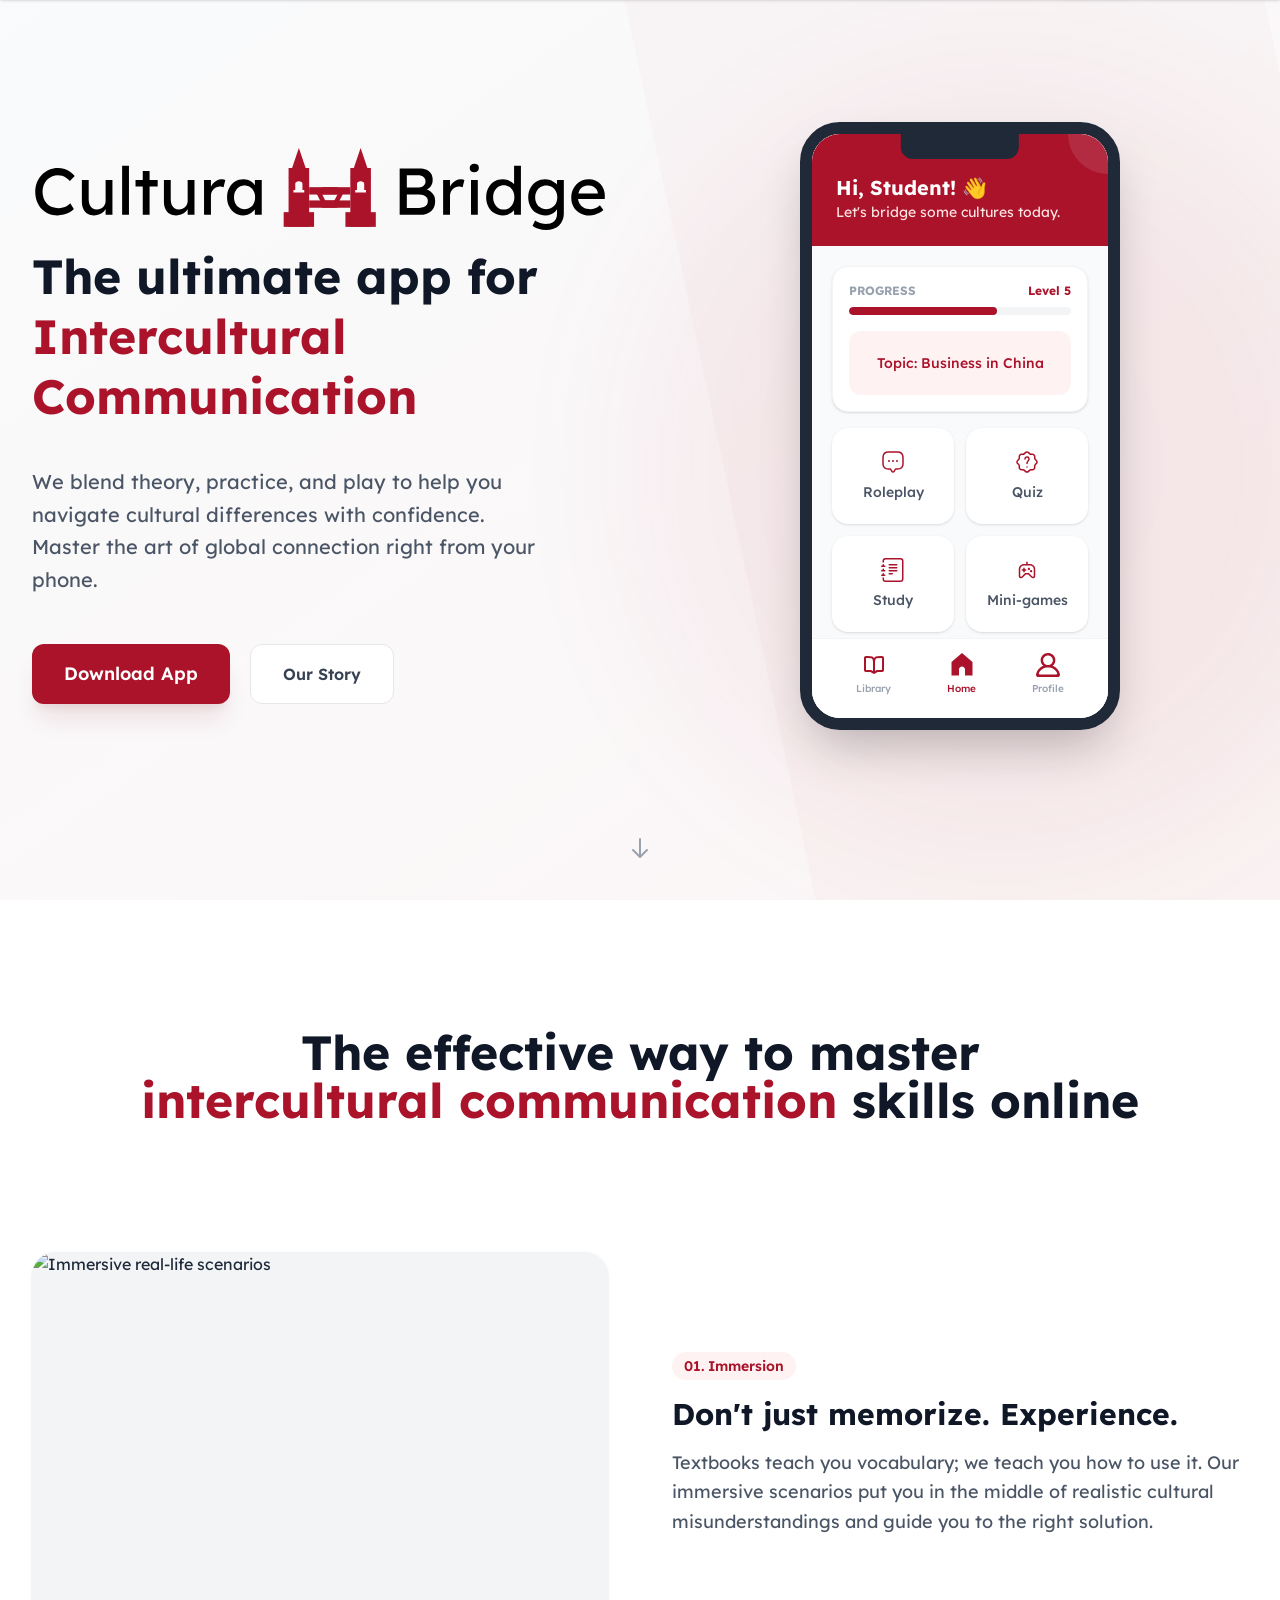
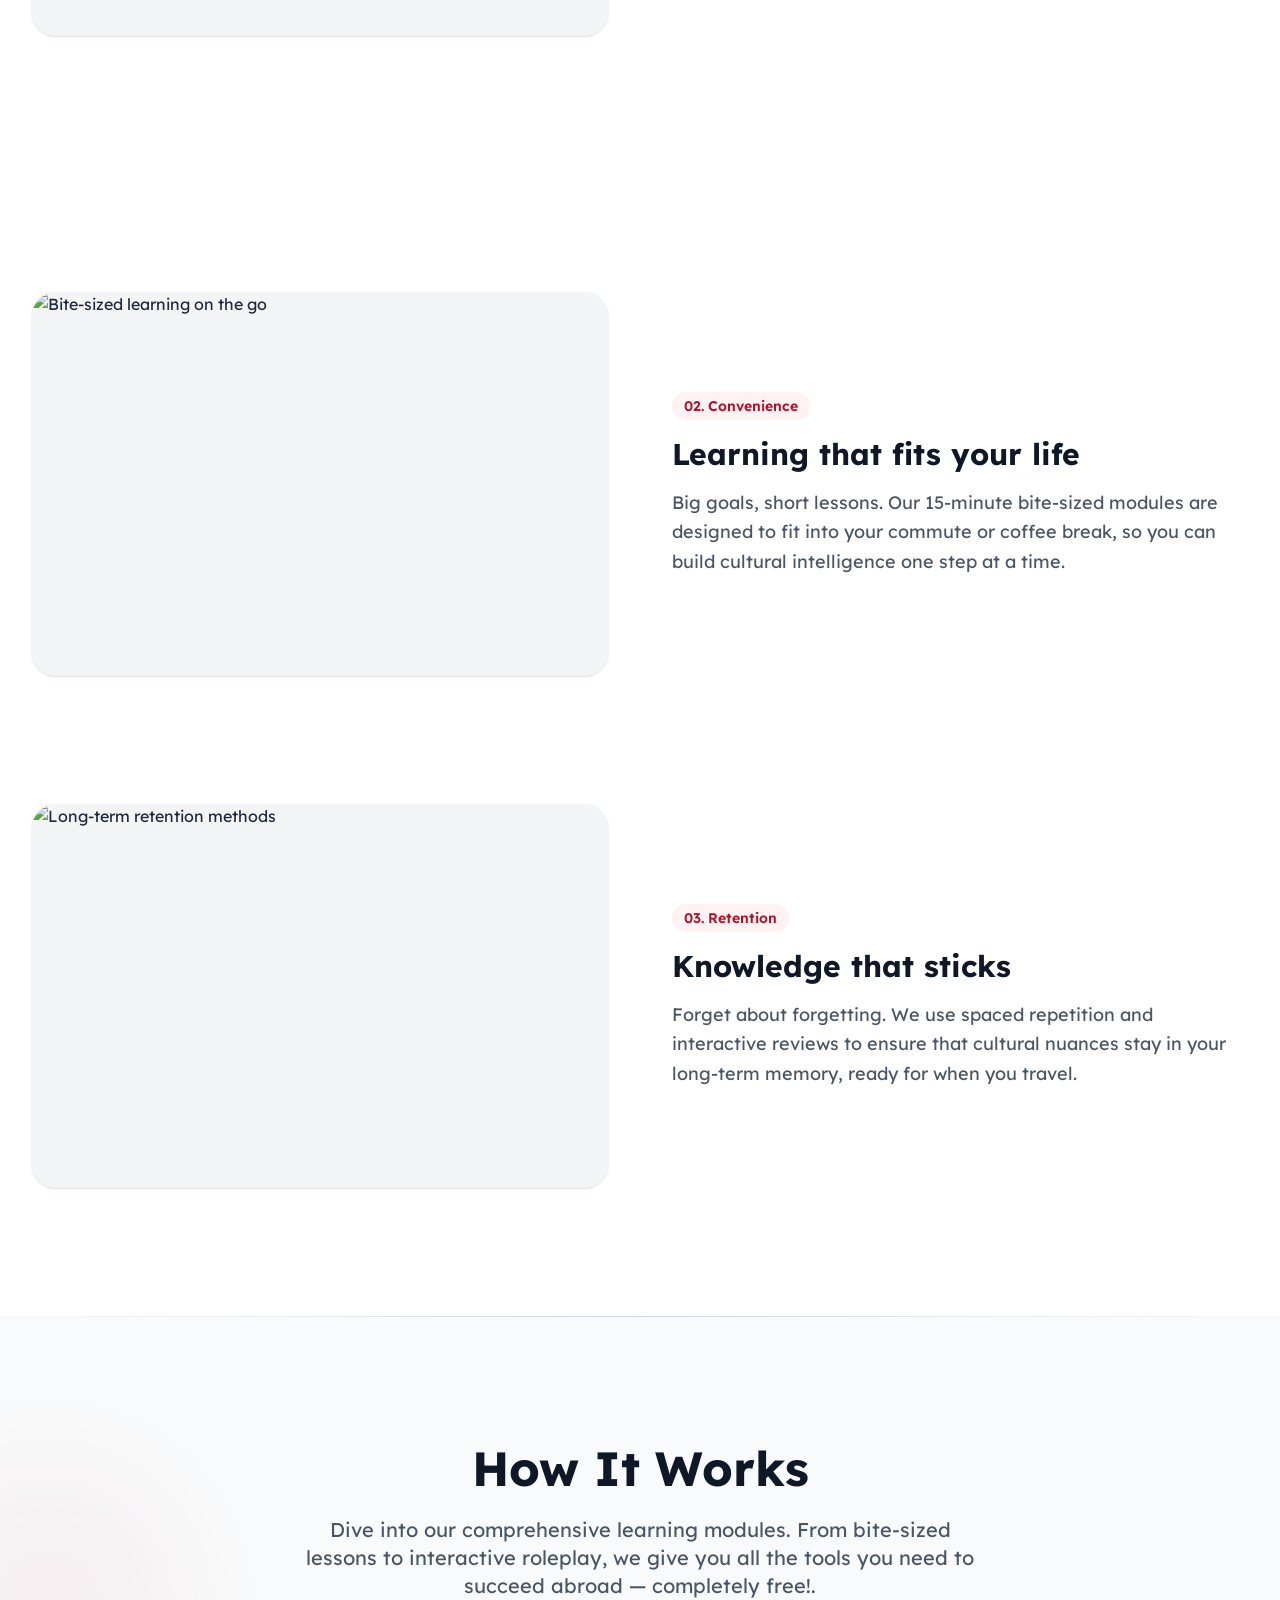
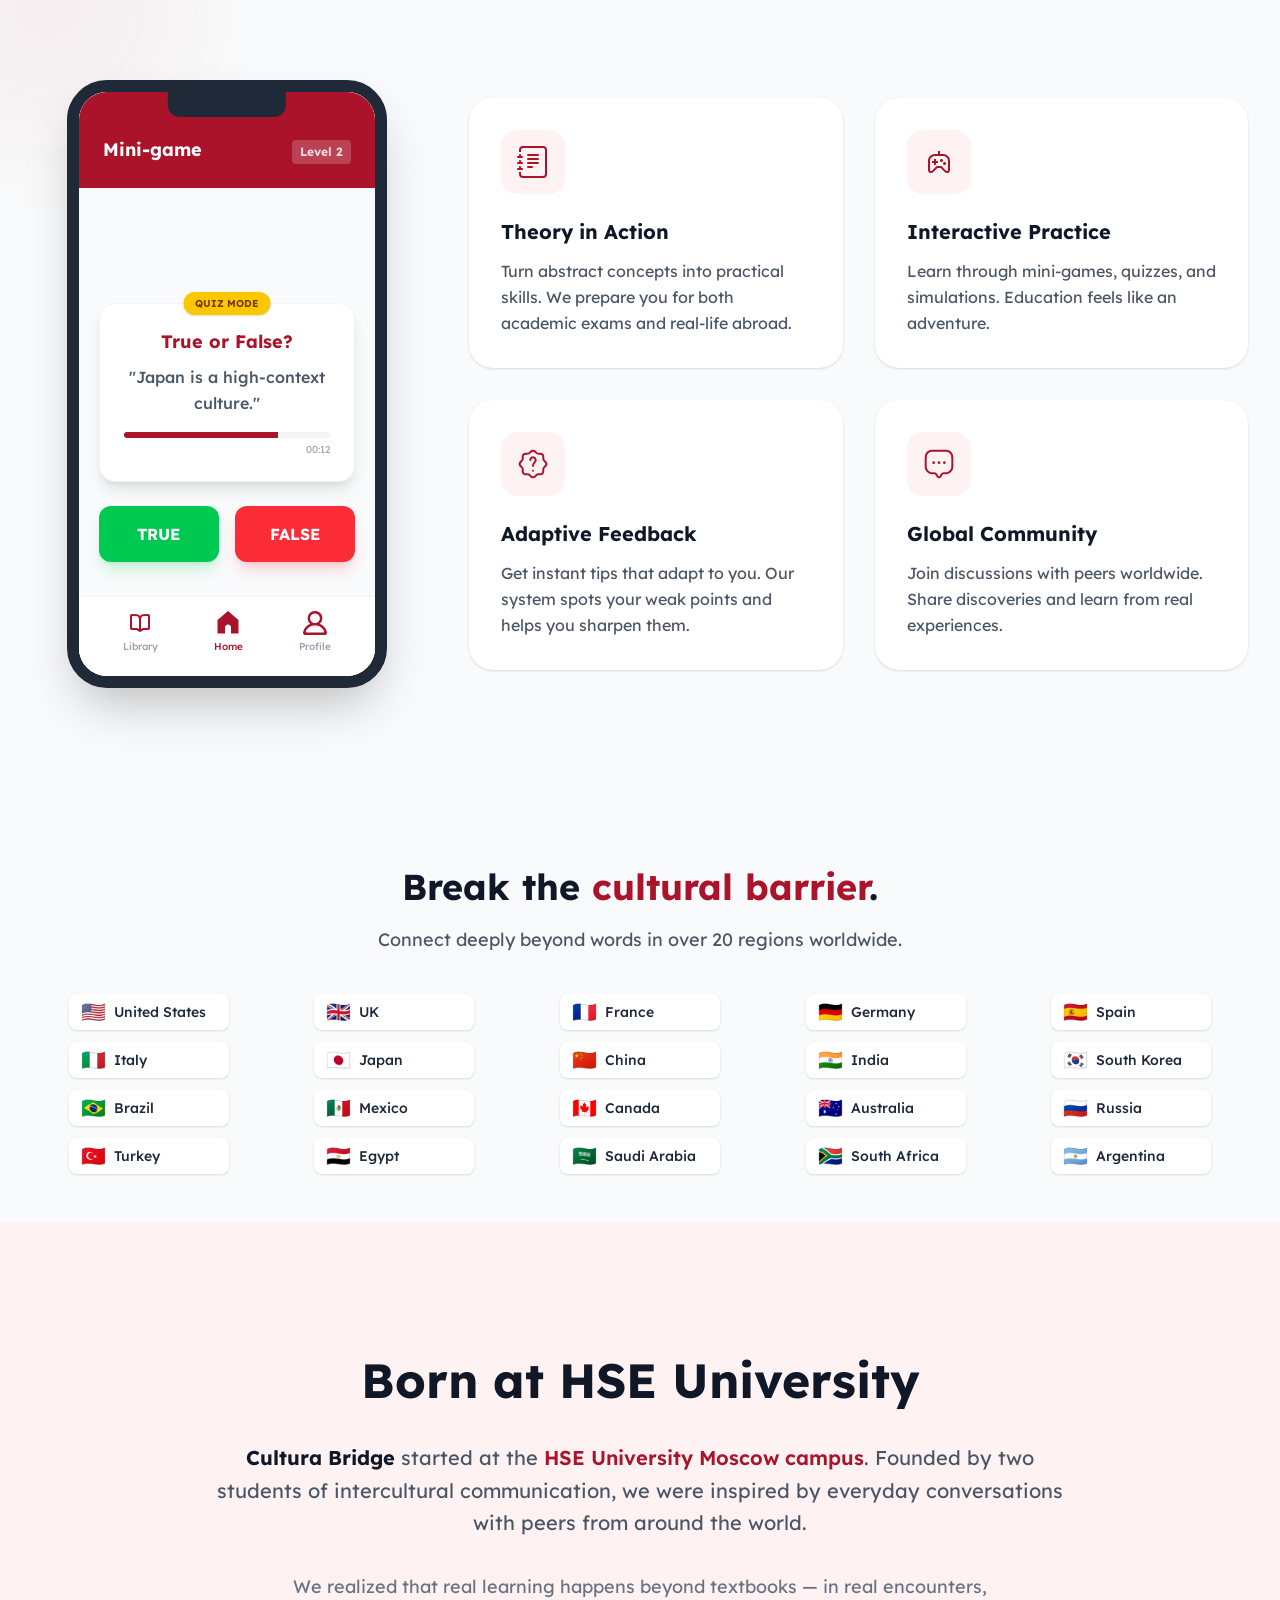
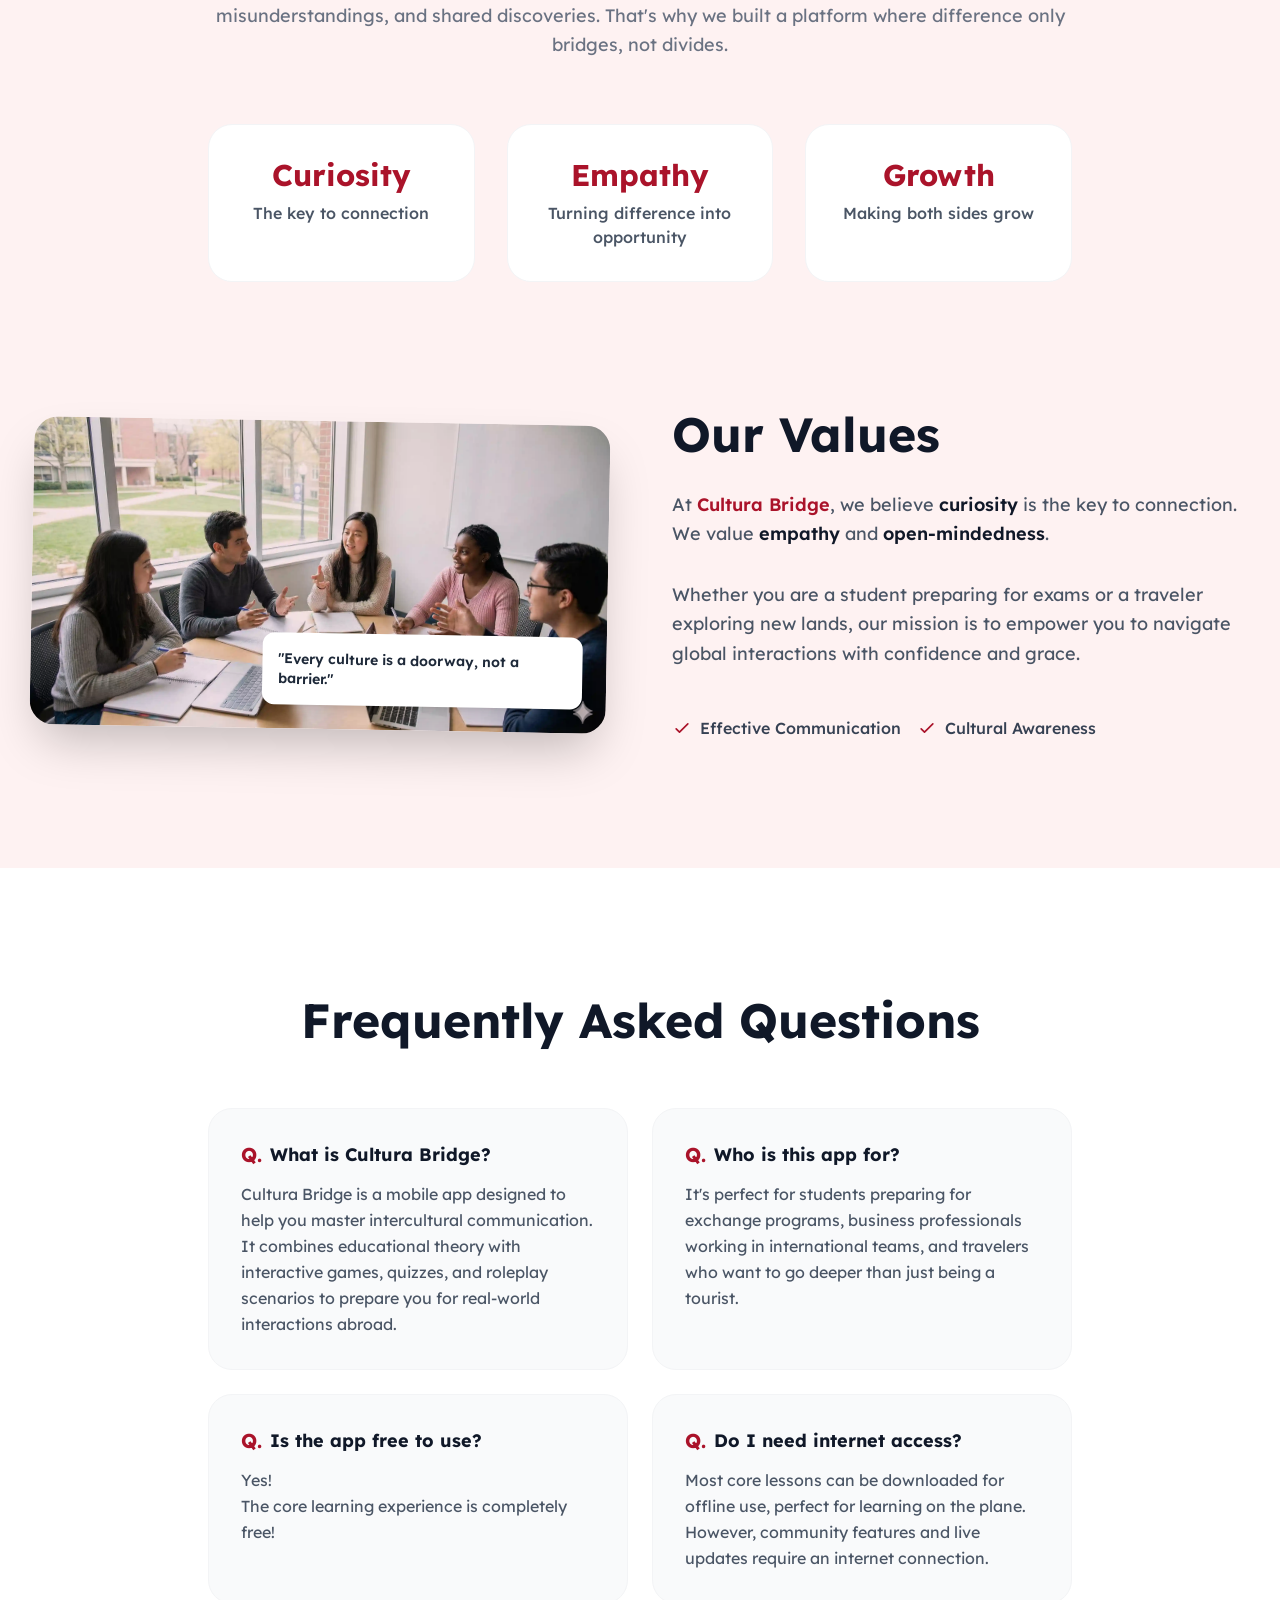
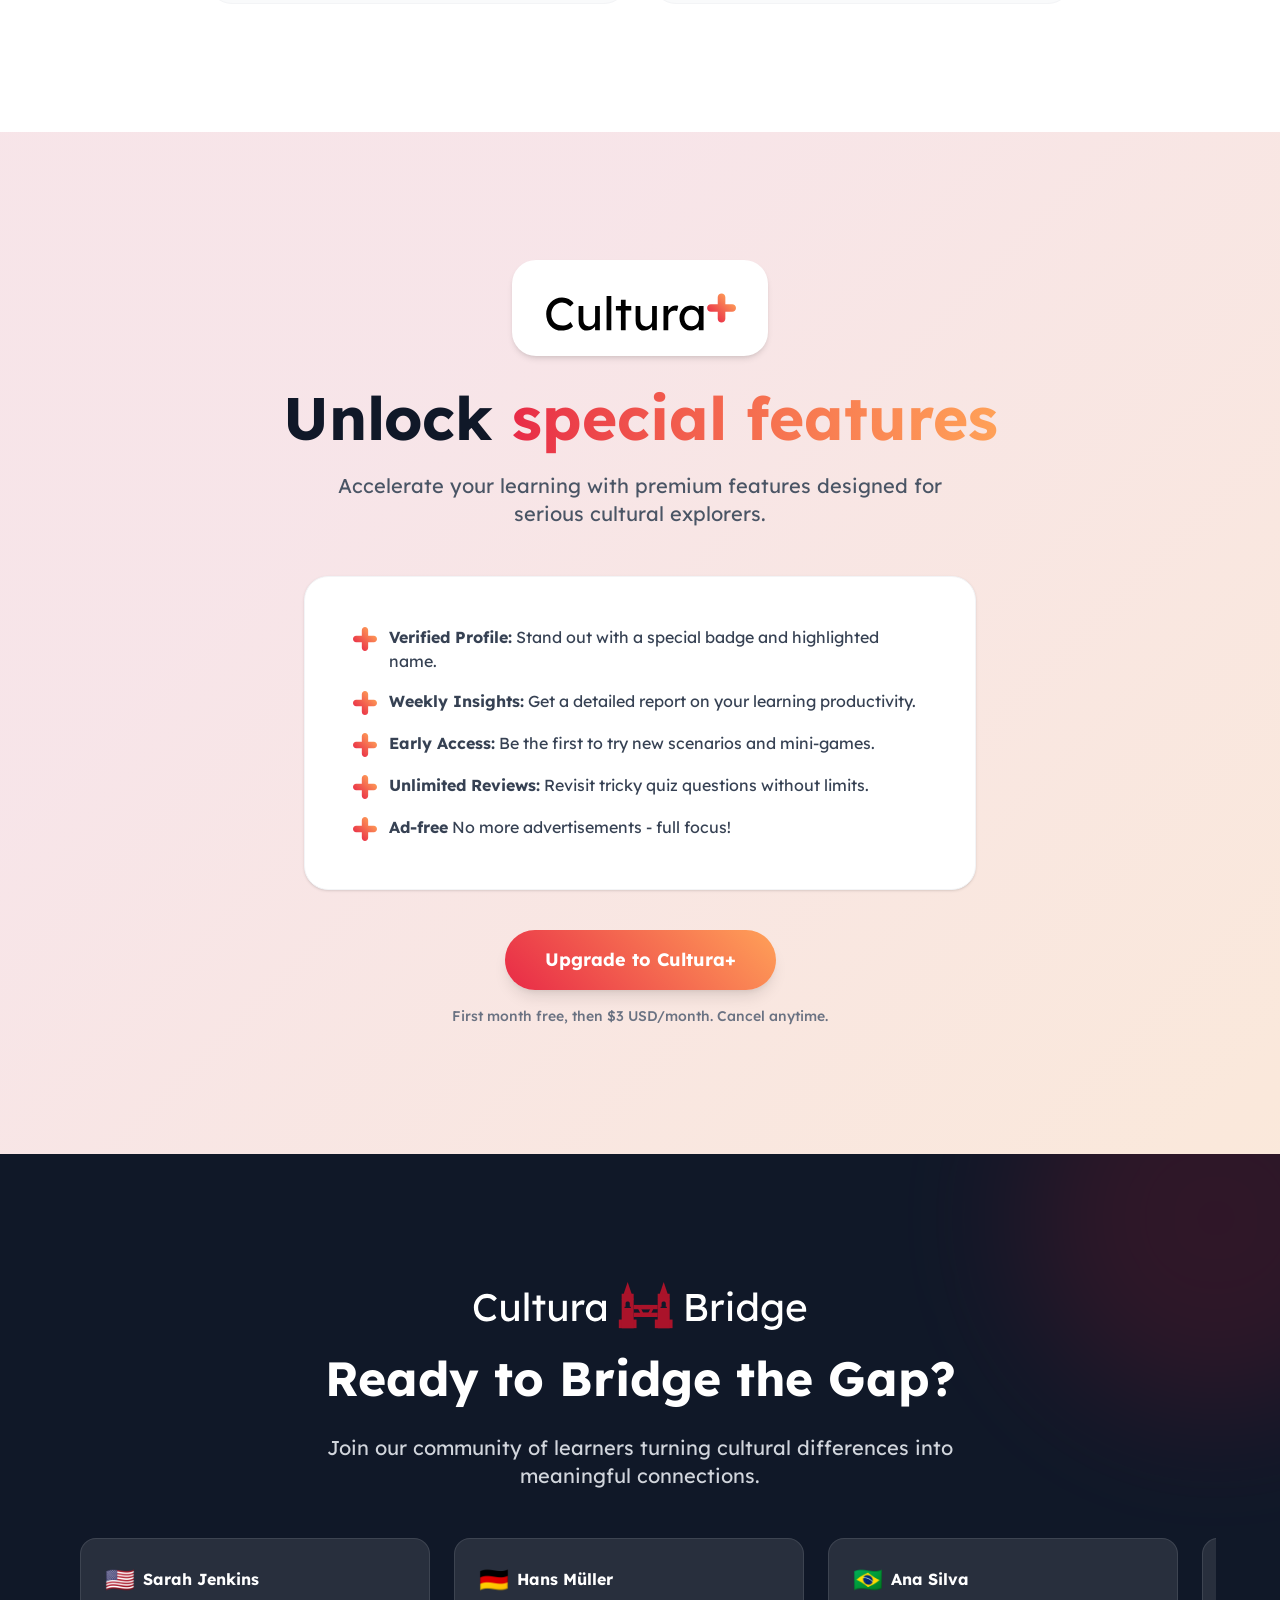
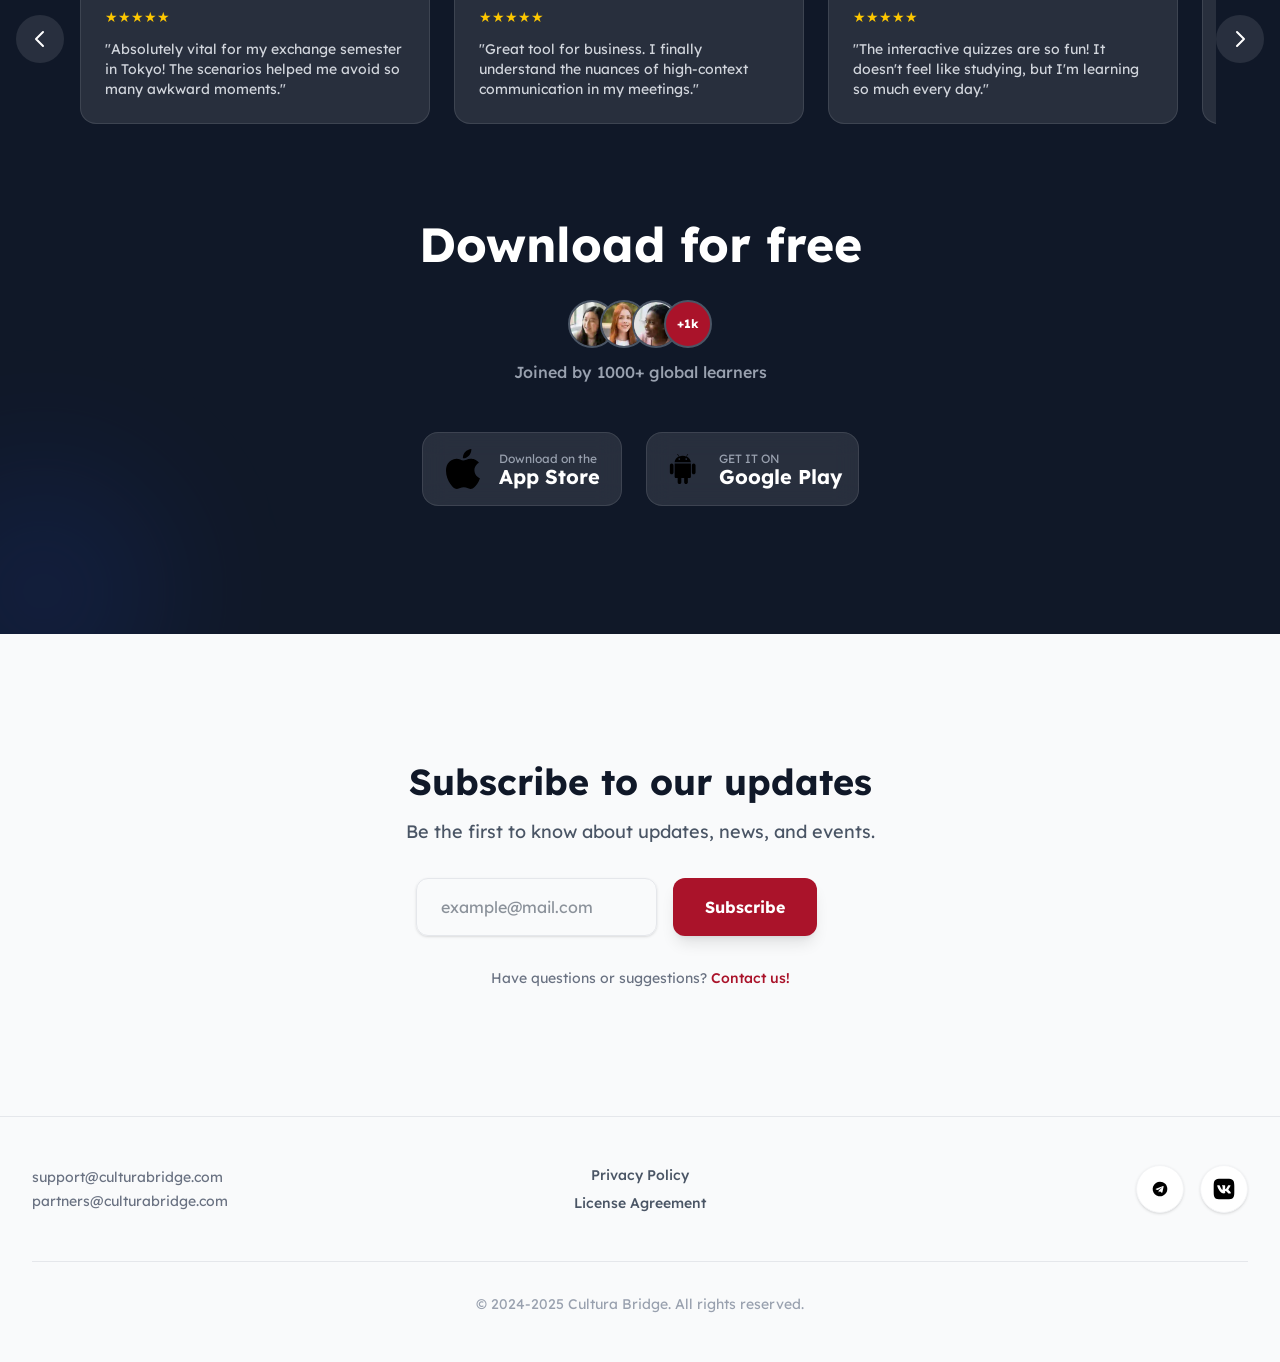
==== commit 481ed790: "prefinal" ====
--- a/index.html
+++ b/index.html
@@ -42,11 +42,11 @@
                 </a>
 
                 <div class="hidden lg:flex space-x-10">
+                    <a href="#features" class="nav-link text-gray-600 hover:text-cultura transition-colors font-medium py-1">How it Works</a>
                     <a href="#about-us" class="nav-link text-gray-600 hover:text-cultura transition-colors font-medium py-1">About Us</a>
                     <a href="#values" class="nav-link text-gray-600 hover:text-cultura transition-colors font-medium py-1">Values</a>
-                    <a href="#features" class="nav-link text-gray-600 hover:text-cultura transition-colors font-medium py-1">How it Works</a>
+                    <a href="#faq" class="nav-link text-gray-600 hover:text-cultura transition-colors font-medium py-1">FAQ</a>
                     <a href="#subscription" class="nav-link text-gray-600 hover:text-cultura transition-colors font-medium py-1">Cultura+</a>
-                    <a href="#faq" class="nav-link text-gray-600 hover:text-cultura transition-colors font-medium py-1">FAQ</a>
                     <a href="#download-section" class="nav-link text-gray-600 hover:text-cultura transition-colors font-medium py-1">Download</a>
                 </div>
 
@@ -178,7 +178,7 @@
                 <div class="flex flex-col md:flex-row items-center gap-8 md:gap-16">
                     <div class="w-full md:w-1/2">
                         <div class="bg-gray-100 rounded-3xl overflow-hidden h-64 md:h-96 w-full shadow-sm">
-                            <img src="static/promo1" alt="Immersive real-life scenarios" class="w-full h-full object-cover">
+                            <img src="static/promo_1" alt="Immersive real-life scenarios" class="w-full h-full object-cover">
                         </div>
                     </div>
                     <div class="w-full md:w-1/2">
@@ -197,7 +197,7 @@
                 <div class="flex flex-col md:flex-row items-center gap-8 md:gap-16">
                     <div class="w-full md:w-1/2">
                         <div class="bg-gray-100 rounded-3xl overflow-hidden h-64 md:h-96 w-full shadow-sm">
-                            <img src="static/promo2" alt="Bite-sized learning on the go" class="w-full h-full object-cover">
+                            <img src="static/promo_2" alt="Bite-sized learning on the go" class="w-full h-full object-cover">
                         </div>
                     </div>
                     <div class="w-full md:w-1/2">
@@ -216,7 +216,7 @@
                 <div class="flex flex-col md:flex-row items-center gap-8 md:gap-16">
                     <div class="w-full md:w-1/2">
                         <div class="bg-gray-100 rounded-3xl overflow-hidden h-64 md:h-96 w-full shadow-sm">
-                            <img src="static/promo3" alt="Long-term retention methods" class="w-full h-full object-cover">
+                            <img src="static/promo_3" alt="Long-term retention methods" class="w-full h-full object-cover">
                         </div>
                     </div>
                     <div class="w-full md:w-1/2">
@@ -565,7 +565,7 @@
     </section>
 
     <!-- 7. Subscription Section (Updated paths) -->
-    <section id="subscription" class="py-32 relative overflow-hidden" style="background: linear-gradient(135deg, rgba(244,46,120,0.1) 30%, rgba(193,122,252,0.2) 100%);">
+    <section id="subscription" class="py-32 relative overflow-hidden" style="background: linear-gradient(135deg, rgba(232,42,71,0.1) 30%, rgba(255,161,88,0.2) 100%);">
         <div class="max-w-4xl mx-auto px-4 text-center relative z-10">
 
             <!-- Badge -->
@@ -576,7 +576,7 @@
             </div>
 
             <h2 class="text-4xl md:text-6xl font-bold mb-6 text-gray-900">
-                Unlock <span class="bg-clip-text text-transparent bg-gradient-to-r from-[#f42e78] to-[#c17afc]">special features</span>
+                Unlock <span class="bg-clip-text text-transparent bg-gradient-to-r from-[#E82A47] to-[#FFA158]">special features</span>
             </h2>
 
             <p class="text-xl text-gray-600 max-w-2xl mx-auto mb-12">
@@ -610,7 +610,7 @@
             </div>
 
             <!-- CTA -->
-            <a href="in-development.html" class="inline-block text-white font-bold text-lg px-10 py-4 rounded-full shadow-lg hover:shadow-xl hover:-translate-y-1 transition-all duration-300" style="background: linear-gradient(45deg, #f42e78, #c17afc);">
+            <a href="in-development.html" class="inline-block text-white font-bold text-lg px-10 py-4 rounded-full shadow-lg hover:shadow-xl hover:-translate-y-1 transition-all duration-300" style="background: linear-gradient(45deg, #E82A47, #FFA158);">
                 Upgrade to Cultura+
             </a>
 
--- a/style.css
+++ b/style.css
@@ -1,2 +1,2 @@
 /*! tailwindcss v4.1.17 | MIT License | https://tailwindcss.com */
-@layer properties{@supports (((-webkit-hyphens:none)) and (not (margin-trim:inline))) or ((-moz-orient:inline) and (not (color:rgb(from red r g b)))){*,:before,:after,::backdrop{--tw-translate-x:0;--tw-translate-y:0;--tw-translate-z:0;--tw-scale-x:1;--tw-scale-y:1;--tw-scale-z:1;--tw-rotate-x:initial;--tw-rotate-y:initial;--tw-rotate-z:initial;--tw-skew-x:initial;--tw-skew-y:initial;--tw-scroll-snap-strictness:proximity;--tw-space-y-reverse:0;--tw-space-x-reverse:0;--tw-border-style:solid;--tw-gradient-position:initial;--tw-gradient-from:#0000;--tw-gradient-via:#0000;--tw-gradient-to:#0000;--tw-gradient-stops:initial;--tw-gradient-via-stops:initial;--tw-gradient-from-position:0%;--tw-gradient-via-position:50%;--tw-gradient-to-position:100%;--tw-leading:initial;--tw-font-weight:initial;--tw-shadow:0 0 #0000;--tw-shadow-color:initial;--tw-shadow-alpha:100%;--tw-inset-shadow:0 0 #0000;--tw-inset-shadow-color:initial;--tw-inset-shadow-alpha:100%;--tw-ring-color:initial;--tw-ring-shadow:0 0 #0000;--tw-inset-ring-color:initial;--tw-inset-ring-shadow:0 0 #0000;--tw-ring-inset:initial;--tw-ring-offset-width:0px;--tw-ring-offset-color:#fff;--tw-ring-offset-shadow:0 0 #0000;--tw-blur:initial;--tw-brightness:initial;--tw-contrast:initial;--tw-grayscale:initial;--tw-hue-rotate:initial;--tw-invert:initial;--tw-opacity:initial;--tw-saturate:initial;--tw-sepia:initial;--tw-drop-shadow:initial;--tw-drop-shadow-color:initial;--tw-drop-shadow-alpha:100%;--tw-drop-shadow-size:initial;--tw-backdrop-blur:initial;--tw-backdrop-brightness:initial;--tw-backdrop-contrast:initial;--tw-backdrop-grayscale:initial;--tw-backdrop-hue-rotate:initial;--tw-backdrop-invert:initial;--tw-backdrop-opacity:initial;--tw-backdrop-saturate:initial;--tw-backdrop-sepia:initial;--tw-duration:initial}}}@layer theme{:root,:host{--font-sans:"Lexend",sans-serif;--font-mono:ui-monospace,SFMono-Regular,Menlo,Monaco,Consolas,"Liberation Mono","Courier New",monospace;--color-red-50:oklch(97.1% .013 17.38);--color-red-100:oklch(93.6% .032 17.717);--color-red-500:oklch(63.7% .237 25.331);--color-red-600:oklch(57.7% .245 27.325);--color-red-900:oklch(39.6% .141 25.723);--color-yellow-400:oklch(85.2% .199 91.936);--color-yellow-900:oklch(42.1% .095 57.708);--color-green-500:oklch(72.3% .219 149.579);--color-green-600:oklch(62.7% .194 149.214);--color-blue-900:oklch(37.9% .146 265.522);--color-gray-50:oklch(98.5% .002 247.839);--color-gray-100:oklch(96.7% .003 264.542);--color-gray-200:oklch(92.8% .006 264.531);--color-gray-300:oklch(87.2% .01 258.338);--color-gray-400:oklch(70.7% .022 261.325);--color-gray-500:oklch(55.1% .027 264.364);--color-gray-600:oklch(44.6% .03 256.802);--color-gray-700:oklch(37.3% .034 259.733);--color-gray-800:oklch(27.8% .033 256.848);--color-gray-900:oklch(21% .034 264.665);--color-black:#000;--color-white:#fff;--spacing:.25rem;--container-xs:20rem;--container-md:28rem;--container-lg:32rem;--container-2xl:42rem;--container-3xl:48rem;--container-4xl:56rem;--container-6xl:72rem;--container-7xl:80rem;--text-xs:.75rem;--text-xs--line-height:calc(1/.75);--text-sm:.875rem;--text-sm--line-height:calc(1.25/.875);--text-base:1rem;--text-base--line-height:calc(1.5/1);--text-lg:1.125rem;--text-lg--line-height:calc(1.75/1.125);--text-xl:1.25rem;--text-xl--line-height:calc(1.75/1.25);--text-2xl:1.5rem;--text-2xl--line-height:calc(2/1.5);--text-3xl:1.875rem;--text-3xl--line-height:calc(2.25/1.875);--text-4xl:2.25rem;--text-4xl--line-height:calc(2.5/2.25);--text-5xl:3rem;--text-5xl--line-height:1;--text-6xl:3.75rem;--text-6xl--line-height:1;--font-weight-light:300;--font-weight-medium:500;--font-weight-semibold:600;--font-weight-bold:700;--leading-tight:1.25;--leading-relaxed:1.625;--radius-lg:.5rem;--radius-xl:.75rem;--radius-2xl:1rem;--radius-3xl:1.5rem;--animate-spin:spin 1s linear infinite;--animate-pulse:pulse 2s cubic-bezier(.4,0,.6,1)infinite;--animate-bounce:bounce 1s infinite;--blur-sm:8px;--blur-md:12px;--blur-3xl:64px;--default-transition-duration:.15s;--default-transition-timing-function:cubic-bezier(.4,0,.2,1);--default-font-family:var(--font-sans);--default-mono-font-family:var(--font-mono);--color-cultura:#aa132a;--color-cultura-hover:#8c0f23;--color-cultura-light:#aa132a0d}}@layer base{*,:after,:before,::backdrop{box-sizing:border-box;border:0 solid;margin:0;padding:0}::file-selector-button{box-sizing:border-box;border:0 solid;margin:0;padding:0}html,:host{-webkit-text-size-adjust:100%;tab-size:4;line-height:1.5;font-family:var(--default-font-family,ui-sans-serif,system-ui,sans-serif,"Apple Color Emoji","Segoe UI Emoji","Segoe UI Symbol","Noto Color Emoji");font-feature-settings:var(--default-font-feature-settings,normal);font-variation-settings:var(--default-font-variation-settings,normal);-webkit-tap-highlight-color:transparent}hr{height:0;color:inherit;border-top-width:1px}abbr:where([title]){-webkit-text-decoration:underline dotted;text-decoration:underline dotted}h1,h2,h3,h4,h5,h6{font-size:inherit;font-weight:inherit}a{color:inherit;-webkit-text-decoration:inherit;-webkit-text-decoration:inherit;-webkit-text-decoration:inherit;text-decoration:inherit}b,strong{font-weight:bolder}code,kbd,samp,pre{font-family:var(--default-mono-font-family,ui-monospace,SFMono-Regular,Menlo,Monaco,Consolas,"Liberation Mono","Courier New",monospace);font-feature-settings:var(--default-mono-font-feature-settings,normal);font-variation-settings:var(--default-mono-font-variation-settings,normal);font-size:1em}small{font-size:80%}sub,sup{vertical-align:baseline;font-size:75%;line-height:0;position:relative}sub{bottom:-.25em}sup{top:-.5em}table{text-indent:0;border-color:inherit;border-collapse:collapse}:-moz-focusring{outline:auto}progress{vertical-align:baseline}summary{display:list-item}ol,ul,menu{list-style:none}img,svg,video,canvas,audio,iframe,embed,object{vertical-align:middle;display:block}img,video{max-width:100%;height:auto}button,input,select,optgroup,textarea{font:inherit;font-feature-settings:inherit;font-variation-settings:inherit;letter-spacing:inherit;color:inherit;opacity:1;background-color:#0000;border-radius:0}::file-selector-button{font:inherit;font-feature-settings:inherit;font-variation-settings:inherit;letter-spacing:inherit;color:inherit;opacity:1;background-color:#0000;border-radius:0}:where(select:is([multiple],[size])) optgroup{font-weight:bolder}:where(select:is([multiple],[size])) optgroup option{padding-inline-start:20px}::file-selector-button{margin-inline-end:4px}::placeholder{opacity:1}@supports (not ((-webkit-appearance:-apple-pay-button))) or (contain-intrinsic-size:1px){::placeholder{color:currentColor}@supports (color:color-mix(in lab, red, red)){::placeholder{color:color-mix(in oklab,currentcolor 50%,transparent)}}}textarea{resize:vertical}::-webkit-search-decoration{-webkit-appearance:none}::-webkit-date-and-time-value{min-height:1lh;text-align:inherit}::-webkit-datetime-edit{display:inline-flex}::-webkit-datetime-edit-fields-wrapper{padding:0}::-webkit-datetime-edit{padding-block:0}::-webkit-datetime-edit-year-field{padding-block:0}::-webkit-datetime-edit-month-field{padding-block:0}::-webkit-datetime-edit-day-field{padding-block:0}::-webkit-datetime-edit-hour-field{padding-block:0}::-webkit-datetime-edit-minute-field{padding-block:0}::-webkit-datetime-edit-second-field{padding-block:0}::-webkit-datetime-edit-millisecond-field{padding-block:0}::-webkit-datetime-edit-meridiem-field{padding-block:0}::-webkit-calendar-picker-indicator{line-height:1}:-moz-ui-invalid{box-shadow:none}button,input:where([type=button],[type=reset],[type=submit]){appearance:button}::file-selector-button{appearance:button}::-webkit-inner-spin-button{height:auto}::-webkit-outer-spin-button{height:auto}[hidden]:where(:not([hidden=until-found])){display:none!important}img{-webkit-user-drag:none;user-drag:none;-webkit-user-select:none;user-select:none}}@layer components;@layer utilities{.pointer-events-none{pointer-events:none}.absolute{position:absolute}.fixed{position:fixed}.relative{position:relative}.static{position:static}.inset-0{inset:calc(var(--spacing)*0)}.-top-3{top:calc(var(--spacing)*-3)}.top-0{top:calc(var(--spacing)*0)}.top-1\/2{top:50%}.top-40{top:calc(var(--spacing)*40)}.right-0{right:calc(var(--spacing)*0)}.right-6{right:calc(var(--spacing)*6)}.bottom-0{bottom:calc(var(--spacing)*0)}.bottom-6{bottom:calc(var(--spacing)*6)}.bottom-10{bottom:calc(var(--spacing)*10)}.-left-20{left:calc(var(--spacing)*-20)}.left-0{left:calc(var(--spacing)*0)}.left-1\/2{left:50%}.-z-10{z-index:calc(10*-1)}.z-10{z-index:10}.z-20{z-index:20}.z-50{z-index:50}.z-\[90\]{z-index:90}.z-\[100\]{z-index:100}.order-1{order:1}.order-2{order:2}.mx-auto{margin-inline:auto}.mt-0\.5{margin-top:calc(var(--spacing)*.5)}.mt-1{margin-top:calc(var(--spacing)*1)}.mt-4{margin-top:calc(var(--spacing)*4)}.mt-6{margin-top:calc(var(--spacing)*6)}.mt-12{margin-top:calc(var(--spacing)*12)}.mt-16{margin-top:calc(var(--spacing)*16)}.mr-4{margin-right:calc(var(--spacing)*4)}.mb-2{margin-bottom:calc(var(--spacing)*2)}.mb-3{margin-bottom:calc(var(--spacing)*3)}.mb-4{margin-bottom:calc(var(--spacing)*4)}.mb-6{margin-bottom:calc(var(--spacing)*6)}.mb-8{margin-bottom:calc(var(--spacing)*8)}.mb-10{margin-bottom:calc(var(--spacing)*10)}.mb-12{margin-bottom:calc(var(--spacing)*12)}.mb-16{margin-bottom:calc(var(--spacing)*16)}.mb-20{margin-bottom:calc(var(--spacing)*20)}.mb-32{margin-bottom:calc(var(--spacing)*32)}.block{display:block}.flex{display:flex}.grid{display:grid}.hidden{display:none}.inline-block{display:inline-block}.inline-flex{display:inline-flex}.h-1\.5{height:calc(var(--spacing)*1.5)}.h-2{height:calc(var(--spacing)*2)}.h-5{height:calc(var(--spacing)*5)}.h-6{height:calc(var(--spacing)*6)}.h-8{height:calc(var(--spacing)*8)}.h-10{height:calc(var(--spacing)*10)}.h-12{height:calc(var(--spacing)*12)}.h-16{height:calc(var(--spacing)*16)}.h-20{height:calc(var(--spacing)*20)}.h-24{height:calc(var(--spacing)*24)}.h-28{height:calc(var(--spacing)*28)}.h-32{height:calc(var(--spacing)*32)}.h-64{height:calc(var(--spacing)*64)}.h-96{height:calc(var(--spacing)*96)}.h-full{height:100%}.h-px{height:1px}.max-h-\[80vh\]{max-height:80vh}.min-h-screen{min-height:100vh}.w-1\/2{width:50%}.w-2\/3{width:66.6667%}.w-3\/4{width:75%}.w-5{width:calc(var(--spacing)*5)}.w-6{width:calc(var(--spacing)*6)}.w-8{width:calc(var(--spacing)*8)}.w-10{width:calc(var(--spacing)*10)}.w-12{width:calc(var(--spacing)*12)}.w-16{width:calc(var(--spacing)*16)}.w-20{width:calc(var(--spacing)*20)}.w-48{width:calc(var(--spacing)*48)}.w-64{width:calc(var(--spacing)*64)}.w-72{width:calc(var(--spacing)*72)}.w-96{width:calc(var(--spacing)*96)}.w-auto{width:auto}.w-full{width:100%}.max-w-2xl{max-width:var(--container-2xl)}.max-w-3xl{max-width:var(--container-3xl)}.max-w-4xl{max-width:var(--container-4xl)}.max-w-6xl{max-width:var(--container-6xl)}.max-w-7xl{max-width:var(--container-7xl)}.max-w-\[160px\]{max-width:160px}.max-w-lg{max-width:var(--container-lg)}.max-w-md{max-width:var(--container-md)}.max-w-xs{max-width:var(--container-xs)}.min-w-\[200px\]{min-width:200px}.min-w-\[300px\]{min-width:300px}.flex-1{flex:1}.shrink-0{flex-shrink:0}.grow{flex-grow:1}.-translate-x-1\/2{--tw-translate-x:calc(calc(1/2*100%)*-1);translate:var(--tw-translate-x)var(--tw-translate-y)}.-translate-x-1\/3{--tw-translate-x:calc(calc(1/3*100%)*-1);translate:var(--tw-translate-x)var(--tw-translate-y)}.-translate-x-12{--tw-translate-x:calc(var(--spacing)*-12);translate:var(--tw-translate-x)var(--tw-translate-y)}.translate-x-1\/2{--tw-translate-x:calc(1/2*100%);translate:var(--tw-translate-x)var(--tw-translate-y)}.translate-x-1\/3{--tw-translate-x:calc(1/3*100%);translate:var(--tw-translate-x)var(--tw-translate-y)}.translate-x-10{--tw-translate-x:calc(var(--spacing)*10);translate:var(--tw-translate-x)var(--tw-translate-y)}.translate-x-12{--tw-translate-x:calc(var(--spacing)*12);translate:var(--tw-translate-x)var(--tw-translate-y)}.translate-x-20{--tw-translate-x:calc(var(--spacing)*20);translate:var(--tw-translate-x)var(--tw-translate-y)}.-translate-y-1\/2{--tw-translate-y:calc(calc(1/2*100%)*-1);translate:var(--tw-translate-x)var(--tw-translate-y)}.-translate-y-1\/3{--tw-translate-y:calc(calc(1/3*100%)*-1);translate:var(--tw-translate-x)var(--tw-translate-y)}.-translate-y-full{--tw-translate-y:-100%;translate:var(--tw-translate-x)var(--tw-translate-y)}.translate-y-1\/3{--tw-translate-y:calc(1/3*100%);translate:var(--tw-translate-x)var(--tw-translate-y)}.translate-y-10{--tw-translate-y:calc(var(--spacing)*10);translate:var(--tw-translate-x)var(--tw-translate-y)}.translate-y-full{--tw-translate-y:100%;translate:var(--tw-translate-x)var(--tw-translate-y)}.scale-125{--tw-scale-x:125%;--tw-scale-y:125%;--tw-scale-z:125%;scale:var(--tw-scale-x)var(--tw-scale-y)}.rotate-1{rotate:1deg}.skew-x-12{--tw-skew-x:skewX(12deg);transform:var(--tw-rotate-x,)var(--tw-rotate-y,)var(--tw-rotate-z,)var(--tw-skew-x,)var(--tw-skew-y,)}.transform{transform:var(--tw-rotate-x,)var(--tw-rotate-y,)var(--tw-rotate-z,)var(--tw-skew-x,)var(--tw-skew-y,)}.animate-bounce{animation:var(--animate-bounce)}.animate-pulse{animation:var(--animate-pulse)}.animate-spin{animation:var(--animate-spin)}.cursor-not-allowed{cursor:not-allowed}.cursor-pointer{cursor:pointer}.snap-x{scroll-snap-type:x var(--tw-scroll-snap-strictness)}.snap-mandatory{--tw-scroll-snap-strictness:mandatory}.snap-center{scroll-snap-align:center}.grid-cols-1{grid-template-columns:repeat(1,minmax(0,1fr))}.grid-cols-2{grid-template-columns:repeat(2,minmax(0,1fr))}.flex-col{flex-direction:column}.place-items-center{place-items:center}.items-center{align-items:center}.items-end{align-items:flex-end}.items-start{align-items:flex-start}.justify-around{justify-content:space-around}.justify-between{justify-content:space-between}.justify-center{justify-content:center}.justify-end{justify-content:flex-end}.gap-1{gap:calc(var(--spacing)*1)}.gap-2{gap:calc(var(--spacing)*2)}.gap-3{gap:calc(var(--spacing)*3)}.gap-4{gap:calc(var(--spacing)*4)}.gap-5{gap:calc(var(--spacing)*5)}.gap-6{gap:calc(var(--spacing)*6)}.gap-8{gap:calc(var(--spacing)*8)}.gap-12{gap:calc(var(--spacing)*12)}.gap-16{gap:calc(var(--spacing)*16)}:where(.space-y-1>:not(:last-child)){--tw-space-y-reverse:0;margin-block-start:calc(calc(var(--spacing)*1)*var(--tw-space-y-reverse));margin-block-end:calc(calc(var(--spacing)*1)*calc(1 - var(--tw-space-y-reverse)))}:where(.space-y-2>:not(:last-child)){--tw-space-y-reverse:0;margin-block-start:calc(calc(var(--spacing)*2)*var(--tw-space-y-reverse));margin-block-end:calc(calc(var(--spacing)*2)*calc(1 - var(--tw-space-y-reverse)))}:where(.space-y-3>:not(:last-child)){--tw-space-y-reverse:0;margin-block-start:calc(calc(var(--spacing)*3)*var(--tw-space-y-reverse));margin-block-end:calc(calc(var(--spacing)*3)*calc(1 - var(--tw-space-y-reverse)))}:where(.space-y-4>:not(:last-child)){--tw-space-y-reverse:0;margin-block-start:calc(calc(var(--spacing)*4)*var(--tw-space-y-reverse));margin-block-end:calc(calc(var(--spacing)*4)*calc(1 - var(--tw-space-y-reverse)))}:where(.space-y-8>:not(:last-child)){--tw-space-y-reverse:0;margin-block-start:calc(calc(var(--spacing)*8)*var(--tw-space-y-reverse));margin-block-end:calc(calc(var(--spacing)*8)*calc(1 - var(--tw-space-y-reverse)))}:where(.space-y-10>:not(:last-child)){--tw-space-y-reverse:0;margin-block-start:calc(calc(var(--spacing)*10)*var(--tw-space-y-reverse));margin-block-end:calc(calc(var(--spacing)*10)*calc(1 - var(--tw-space-y-reverse)))}:where(.space-y-32>:not(:last-child)){--tw-space-y-reverse:0;margin-block-start:calc(calc(var(--spacing)*32)*var(--tw-space-y-reverse));margin-block-end:calc(calc(var(--spacing)*32)*calc(1 - var(--tw-space-y-reverse)))}:where(.-space-x-4>:not(:last-child)){--tw-space-x-reverse:0;margin-inline-start:calc(calc(var(--spacing)*-4)*var(--tw-space-x-reverse));margin-inline-end:calc(calc(var(--spacing)*-4)*calc(1 - var(--tw-space-x-reverse)))}:where(.space-x-2>:not(:last-child)){--tw-space-x-reverse:0;margin-inline-start:calc(calc(var(--spacing)*2)*var(--tw-space-x-reverse));margin-inline-end:calc(calc(var(--spacing)*2)*calc(1 - var(--tw-space-x-reverse)))}:where(.space-x-10>:not(:last-child)){--tw-space-x-reverse:0;margin-inline-start:calc(calc(var(--spacing)*10)*var(--tw-space-x-reverse));margin-inline-end:calc(calc(var(--spacing)*10)*calc(1 - var(--tw-space-x-reverse)))}.overflow-hidden{overflow:hidden}.overflow-x-auto{overflow-x:auto}.overflow-x-hidden{overflow-x:hidden}.overflow-y-auto{overflow-y:auto}.rounded{border-radius:.25rem}.rounded-2xl{border-radius:var(--radius-2xl)}.rounded-3xl{border-radius:var(--radius-3xl)}.rounded-full{border-radius:3.40282e38px}.rounded-lg{border-radius:var(--radius-lg)}.rounded-xl{border-radius:var(--radius-xl)}.border{border-style:var(--tw-border-style);border-width:1px}.border-2{border-style:var(--tw-border-style);border-width:2px}.border-t{border-top-style:var(--tw-border-style);border-top-width:1px}.border-b{border-bottom-style:var(--tw-border-style);border-bottom-width:1px}.border-b-2{border-bottom-style:var(--tw-border-style);border-bottom-width:2px}.border-cultura{border-color:var(--color-cultura)}.border-gray-100{border-color:var(--color-gray-100)}.border-gray-200{border-color:var(--color-gray-200)}.border-gray-600{border-color:var(--color-gray-600)}.border-transparent{border-color:#0000}.border-white\/10{border-color:#ffffff1a}@supports (color:color-mix(in lab, red, red)){.border-white\/10{border-color:color-mix(in oklab,var(--color-white)10%,transparent)}}.bg-black\/50{background-color:#00000080}@supports (color:color-mix(in lab, red, red)){.bg-black\/50{background-color:color-mix(in oklab,var(--color-black)50%,transparent)}}.bg-blue-900{background-color:var(--color-blue-900)}.bg-cultura{background-color:var(--color-cultura)}.bg-cultura-light{background-color:var(--color-cultura-light)}.bg-gray-50{background-color:var(--color-gray-50)}.bg-gray-100{background-color:var(--color-gray-100)}.bg-gray-800{background-color:var(--color-gray-800)}.bg-gray-900{background-color:var(--color-gray-900)}.bg-green-500{background-color:var(--color-green-500)}.bg-red-50{background-color:var(--color-red-50)}.bg-red-500{background-color:var(--color-red-500)}.bg-white{background-color:var(--color-white)}.bg-white\/10{background-color:#ffffff1a}@supports (color:color-mix(in lab, red, red)){.bg-white\/10{background-color:color-mix(in oklab,var(--color-white)10%,transparent)}}.bg-white\/20{background-color:#fff3}@supports (color:color-mix(in lab, red, red)){.bg-white\/20{background-color:color-mix(in oklab,var(--color-white)20%,transparent)}}.bg-yellow-400{background-color:var(--color-yellow-400)}.bg-gradient-to-br{--tw-gradient-position:to bottom right in oklab;background-image:linear-gradient(var(--tw-gradient-stops))}.bg-gradient-to-r{--tw-gradient-position:to right in oklab;background-image:linear-gradient(var(--tw-gradient-stops))}.from-\[\#f42e78\]{--tw-gradient-from:#f42e78;--tw-gradient-stops:var(--tw-gradient-via-stops,var(--tw-gradient-position),var(--tw-gradient-from)var(--tw-gradient-from-position),var(--tw-gradient-to)var(--tw-gradient-to-position))}.from-gray-50{--tw-gradient-from:var(--color-gray-50);--tw-gradient-stops:var(--tw-gradient-via-stops,var(--tw-gradient-position),var(--tw-gradient-from)var(--tw-gradient-from-position),var(--tw-gradient-to)var(--tw-gradient-to-position))}.from-transparent{--tw-gradient-from:transparent;--tw-gradient-stops:var(--tw-gradient-via-stops,var(--tw-gradient-position),var(--tw-gradient-from)var(--tw-gradient-from-position),var(--tw-gradient-to)var(--tw-gradient-to-position))}.via-gray-300{--tw-gradient-via:var(--color-gray-300);--tw-gradient-via-stops:var(--tw-gradient-position),var(--tw-gradient-from)var(--tw-gradient-from-position),var(--tw-gradient-via)var(--tw-gradient-via-position),var(--tw-gradient-to)var(--tw-gradient-to-position);--tw-gradient-stops:var(--tw-gradient-via-stops)}.to-\[\#c17afc\]{--tw-gradient-to:#c17afc;--tw-gradient-stops:var(--tw-gradient-via-stops,var(--tw-gradient-position),var(--tw-gradient-from)var(--tw-gradient-from-position),var(--tw-gradient-to)var(--tw-gradient-to-position))}.to-red-50\/50{--tw-gradient-to:#fef2f280}@supports (color:color-mix(in lab, red, red)){.to-red-50\/50{--tw-gradient-to:color-mix(in oklab,var(--color-red-50)50%,transparent)}}.to-red-50\/50{--tw-gradient-stops:var(--tw-gradient-via-stops,var(--tw-gradient-position),var(--tw-gradient-from)var(--tw-gradient-from-position),var(--tw-gradient-to)var(--tw-gradient-to-position))}.to-transparent{--tw-gradient-to:transparent;--tw-gradient-stops:var(--tw-gradient-via-stops,var(--tw-gradient-position),var(--tw-gradient-from)var(--tw-gradient-from-position),var(--tw-gradient-to)var(--tw-gradient-to-position))}.bg-clip-text{-webkit-background-clip:text;background-clip:text}.object-cover{object-fit:cover}.p-2{padding:calc(var(--spacing)*2)}.p-3{padding:calc(var(--spacing)*3)}.p-4{padding:calc(var(--spacing)*4)}.p-5{padding:calc(var(--spacing)*5)}.p-6{padding:calc(var(--spacing)*6)}.p-8{padding:calc(var(--spacing)*8)}.px-2{padding-inline:calc(var(--spacing)*2)}.px-3{padding-inline:calc(var(--spacing)*3)}.px-4{padding-inline:calc(var(--spacing)*4)}.px-6{padding-inline:calc(var(--spacing)*6)}.px-8{padding-inline:calc(var(--spacing)*8)}.px-10{padding-inline:calc(var(--spacing)*10)}.py-1{padding-block:calc(var(--spacing)*1)}.py-2{padding-block:calc(var(--spacing)*2)}.py-2\.5{padding-block:calc(var(--spacing)*2.5)}.py-3{padding-block:calc(var(--spacing)*3)}.py-4{padding-block:calc(var(--spacing)*4)}.py-12{padding-block:calc(var(--spacing)*12)}.py-32{padding-block:calc(var(--spacing)*32)}.pt-2{padding-top:calc(var(--spacing)*2)}.pt-4{padding-top:calc(var(--spacing)*4)}.pt-8{padding-top:calc(var(--spacing)*8)}.pt-20{padding-top:calc(var(--spacing)*20)}.pb-2{padding-bottom:calc(var(--spacing)*2)}.pb-4{padding-bottom:calc(var(--spacing)*4)}.pb-32{padding-bottom:calc(var(--spacing)*32)}.text-center{text-align:center}.text-left{text-align:left}.text-right{text-align:right}.font-sans{font-family:var(--font-sans)}.text-2xl{font-size:var(--text-2xl);line-height:var(--tw-leading,var(--text-2xl--line-height))}.text-3xl{font-size:var(--text-3xl);line-height:var(--tw-leading,var(--text-3xl--line-height))}.text-4xl{font-size:var(--text-4xl);line-height:var(--tw-leading,var(--text-4xl--line-height))}.text-base{font-size:var(--text-base);line-height:var(--tw-leading,var(--text-base--line-height))}.text-lg{font-size:var(--text-lg);line-height:var(--tw-leading,var(--text-lg--line-height))}.text-sm{font-size:var(--text-sm);line-height:var(--tw-leading,var(--text-sm--line-height))}.text-xl{font-size:var(--text-xl);line-height:var(--tw-leading,var(--text-xl--line-height))}.text-xs{font-size:var(--text-xs);line-height:var(--tw-leading,var(--text-xs--line-height))}.text-\[10px\]{font-size:10px}.leading-none{--tw-leading:1;line-height:1}.leading-relaxed{--tw-leading:var(--leading-relaxed);line-height:var(--leading-relaxed)}.leading-tight{--tw-leading:var(--leading-tight);line-height:var(--leading-tight)}.font-bold{--tw-font-weight:var(--font-weight-bold);font-weight:var(--font-weight-bold)}.font-light{--tw-font-weight:var(--font-weight-light);font-weight:var(--font-weight-light)}.font-medium{--tw-font-weight:var(--font-weight-medium);font-weight:var(--font-weight-medium)}.font-semibold{--tw-font-weight:var(--font-weight-semibold);font-weight:var(--font-weight-semibold)}.text-black{color:var(--color-black)}.text-cultura{color:var(--color-cultura)}.text-gray-300{color:var(--color-gray-300)}.text-gray-400{color:var(--color-gray-400)}.text-gray-500{color:var(--color-gray-500)}.text-gray-600{color:var(--color-gray-600)}.text-gray-700{color:var(--color-gray-700)}.text-gray-800{color:var(--color-gray-800)}.text-gray-900{color:var(--color-gray-900)}.text-red-100{color:var(--color-red-100)}.text-red-500{color:var(--color-red-500)}.text-transparent{color:#0000}.text-white{color:var(--color-white)}.text-white\/80{color:#fffc}@supports (color:color-mix(in lab, red, red)){.text-white\/80{color:color-mix(in oklab,var(--color-white)80%,transparent)}}.text-yellow-400{color:var(--color-yellow-400)}.text-yellow-900{color:var(--color-yellow-900)}.uppercase{text-transform:uppercase}.antialiased{-webkit-font-smoothing:antialiased;-moz-osx-font-smoothing:grayscale}.opacity-5{opacity:.05}.opacity-10{opacity:.1}.opacity-20{opacity:.2}.opacity-40{opacity:.4}.opacity-75{opacity:.75}.mix-blend-multiply{mix-blend-mode:multiply}.shadow-2xl{--tw-shadow:0 25px 50px -12px var(--tw-shadow-color,#00000040);box-shadow:var(--tw-inset-shadow),var(--tw-inset-ring-shadow),var(--tw-ring-offset-shadow),var(--tw-ring-shadow),var(--tw-shadow)}.shadow-lg{--tw-shadow:0 10px 15px -3px var(--tw-shadow-color,#0000001a),0 4px 6px -4px var(--tw-shadow-color,#0000001a);box-shadow:var(--tw-inset-shadow),var(--tw-inset-ring-shadow),var(--tw-ring-offset-shadow),var(--tw-ring-shadow),var(--tw-shadow)}.shadow-md{--tw-shadow:0 4px 6px -1px var(--tw-shadow-color,#0000001a),0 2px 4px -2px var(--tw-shadow-color,#0000001a);box-shadow:var(--tw-inset-shadow),var(--tw-inset-ring-shadow),var(--tw-ring-offset-shadow),var(--tw-ring-shadow),var(--tw-shadow)}.shadow-sm{--tw-shadow:0 1px 3px 0 var(--tw-shadow-color,#0000001a),0 1px 2px -1px var(--tw-shadow-color,#0000001a);box-shadow:var(--tw-inset-shadow),var(--tw-inset-ring-shadow),var(--tw-ring-offset-shadow),var(--tw-ring-shadow),var(--tw-shadow)}.shadow-soft{--tw-shadow:0 4px 20px var(--tw-shadow-color,#0000000d);box-shadow:var(--tw-inset-shadow),var(--tw-inset-ring-shadow),var(--tw-ring-offset-shadow),var(--tw-ring-shadow),var(--tw-shadow)}.shadow-xl{--tw-shadow:0 20px 25px -5px var(--tw-shadow-color,#0000001a),0 8px 10px -6px var(--tw-shadow-color,#0000001a);box-shadow:var(--tw-inset-shadow),var(--tw-inset-ring-shadow),var(--tw-ring-offset-shadow),var(--tw-ring-shadow),var(--tw-shadow)}.shadow-green-500\/20{--tw-shadow-color:#00c75833}@supports (color:color-mix(in lab, red, red)){.shadow-green-500\/20{--tw-shadow-color:color-mix(in oklab,color-mix(in oklab,var(--color-green-500)20%,transparent)var(--tw-shadow-alpha),transparent)}}.shadow-red-500\/20{--tw-shadow-color:#fb2c3633}@supports (color:color-mix(in lab, red, red)){.shadow-red-500\/20{--tw-shadow-color:color-mix(in oklab,color-mix(in oklab,var(--color-red-500)20%,transparent)var(--tw-shadow-alpha),transparent)}}.shadow-red-900\/10{--tw-shadow-color:#82181a1a}@supports (color:color-mix(in lab, red, red)){.shadow-red-900\/10{--tw-shadow-color:color-mix(in oklab,color-mix(in oklab,var(--color-red-900)10%,transparent)var(--tw-shadow-alpha),transparent)}}.blur-3xl{--tw-blur:blur(var(--blur-3xl));filter:var(--tw-blur,)var(--tw-brightness,)var(--tw-contrast,)var(--tw-grayscale,)var(--tw-hue-rotate,)var(--tw-invert,)var(--tw-saturate,)var(--tw-sepia,)var(--tw-drop-shadow,)}.filter{filter:var(--tw-blur,)var(--tw-brightness,)var(--tw-contrast,)var(--tw-grayscale,)var(--tw-hue-rotate,)var(--tw-invert,)var(--tw-saturate,)var(--tw-sepia,)var(--tw-drop-shadow,)}.backdrop-blur-md{--tw-backdrop-blur:blur(var(--blur-md));-webkit-backdrop-filter:var(--tw-backdrop-blur,)var(--tw-backdrop-brightness,)var(--tw-backdrop-contrast,)var(--tw-backdrop-grayscale,)var(--tw-backdrop-hue-rotate,)var(--tw-backdrop-invert,)var(--tw-backdrop-opacity,)var(--tw-backdrop-saturate,)var(--tw-backdrop-sepia,);backdrop-filter:var(--tw-backdrop-blur,)var(--tw-backdrop-brightness,)var(--tw-backdrop-contrast,)var(--tw-backdrop-grayscale,)var(--tw-backdrop-hue-rotate,)var(--tw-backdrop-invert,)var(--tw-backdrop-opacity,)var(--tw-backdrop-saturate,)var(--tw-backdrop-sepia,)}.backdrop-blur-sm{--tw-backdrop-blur:blur(var(--blur-sm));-webkit-backdrop-filter:var(--tw-backdrop-blur,)var(--tw-backdrop-brightness,)var(--tw-backdrop-contrast,)var(--tw-backdrop-grayscale,)var(--tw-backdrop-hue-rotate,)var(--tw-backdrop-invert,)var(--tw-backdrop-opacity,)var(--tw-backdrop-saturate,)var(--tw-backdrop-sepia,);backdrop-filter:var(--tw-backdrop-blur,)var(--tw-backdrop-brightness,)var(--tw-backdrop-contrast,)var(--tw-backdrop-grayscale,)var(--tw-backdrop-hue-rotate,)var(--tw-backdrop-invert,)var(--tw-backdrop-opacity,)var(--tw-backdrop-saturate,)var(--tw-backdrop-sepia,)}.transition-all{transition-property:all;transition-timing-function:var(--tw-ease,var(--default-transition-timing-function));transition-duration:var(--tw-duration,var(--default-transition-duration))}.transition-colors{transition-property:color,background-color,border-color,outline-color,text-decoration-color,fill,stroke,--tw-gradient-from,--tw-gradient-via,--tw-gradient-to;transition-timing-function:var(--tw-ease,var(--default-transition-timing-function));transition-duration:var(--tw-duration,var(--default-transition-duration))}.transition-transform{transition-property:transform,translate,scale,rotate;transition-timing-function:var(--tw-ease,var(--default-transition-timing-function));transition-duration:var(--tw-duration,var(--default-transition-duration))}.duration-300{--tw-duration:.3s;transition-duration:.3s}.duration-500{--tw-duration:.5s;transition-duration:.5s}@media (hover:hover){.group-hover\:bg-cultura:is(:where(.group):hover *){background-color:var(--color-cultura)}.group-hover\:bg-white:is(:where(.group):hover *){background-color:var(--color-white)}}.selection\:bg-cultura ::selection{background-color:var(--color-cultura)}.selection\:bg-cultura::selection{background-color:var(--color-cultura)}.selection\:text-white ::selection{color:var(--color-white)}.selection\:text-white::selection{color:var(--color-white)}@media (hover:hover){.hover\:-translate-y-1:hover{--tw-translate-y:calc(var(--spacing)*-1);translate:var(--tw-translate-x)var(--tw-translate-y)}.hover\:-translate-y-2:hover{--tw-translate-y:calc(var(--spacing)*-2);translate:var(--tw-translate-x)var(--tw-translate-y)}.hover\:scale-105:hover{--tw-scale-x:105%;--tw-scale-y:105%;--tw-scale-z:105%;scale:var(--tw-scale-x)var(--tw-scale-y)}.hover\:rotate-0:hover{rotate:none}.hover\:border-cultura\/20:hover{border-color:#aa132a33}@supports (color:color-mix(in lab, red, red)){.hover\:border-cultura\/20:hover{border-color:color-mix(in oklab,var(--color-cultura)20%,transparent)}}.hover\:border-red-100:hover{border-color:var(--color-red-100)}.hover\:bg-cultura:hover{background-color:var(--color-cultura)}.hover\:bg-cultura-hover:hover{background-color:var(--color-cultura-hover)}.hover\:bg-gray-50:hover{background-color:var(--color-gray-50)}.hover\:bg-green-600:hover{background-color:var(--color-green-600)}.hover\:bg-red-600:hover{background-color:var(--color-red-600)}.hover\:bg-white\/20:hover{background-color:#fff3}@supports (color:color-mix(in lab, red, red)){.hover\:bg-white\/20:hover{background-color:color-mix(in oklab,var(--color-white)20%,transparent)}}.hover\:text-cultura:hover{color:var(--color-cultura)}.hover\:text-white:hover{color:var(--color-white)}.hover\:underline:hover{text-decoration-line:underline}.hover\:shadow-lg:hover{--tw-shadow:0 10px 15px -3px var(--tw-shadow-color,#0000001a),0 4px 6px -4px var(--tw-shadow-color,#0000001a);box-shadow:var(--tw-inset-shadow),var(--tw-inset-ring-shadow),var(--tw-ring-offset-shadow),var(--tw-ring-shadow),var(--tw-shadow)}.hover\:shadow-md:hover{--tw-shadow:0 4px 6px -1px var(--tw-shadow-color,#0000001a),0 2px 4px -2px var(--tw-shadow-color,#0000001a);box-shadow:var(--tw-inset-shadow),var(--tw-inset-ring-shadow),var(--tw-ring-offset-shadow),var(--tw-ring-shadow),var(--tw-shadow)}.hover\:shadow-xl:hover{--tw-shadow:0 20px 25px -5px var(--tw-shadow-color,#0000001a),0 8px 10px -6px var(--tw-shadow-color,#0000001a);box-shadow:var(--tw-inset-shadow),var(--tw-inset-ring-shadow),var(--tw-ring-offset-shadow),var(--tw-ring-shadow),var(--tw-shadow)}}.focus\:border-transparent:focus{border-color:#0000}.focus\:ring-2:focus{--tw-ring-shadow:var(--tw-ring-inset,)0 0 0 calc(2px + var(--tw-ring-offset-width))var(--tw-ring-color,currentcolor);box-shadow:var(--tw-inset-shadow),var(--tw-inset-ring-shadow),var(--tw-ring-offset-shadow),var(--tw-ring-shadow),var(--tw-shadow)}.focus\:ring-cultura:focus{--tw-ring-color:var(--color-cultura)}.focus\:outline-none:focus{--tw-outline-style:none;outline-style:none}.active\:scale-95:active{--tw-scale-x:95%;--tw-scale-y:95%;--tw-scale-z:95%;scale:var(--tw-scale-x)var(--tw-scale-y)}@media (min-width:40rem){.sm\:w-80{width:calc(var(--spacing)*80)}.sm\:w-auto{width:auto}.sm\:flex-row{flex-direction:row}.sm\:px-6{padding-inline:calc(var(--spacing)*6)}.sm\:text-left{text-align:left}.sm\:text-4xl{font-size:var(--text-4xl);line-height:var(--tw-leading,var(--text-4xl--line-height))}}@media (min-width:48rem){.md\:flex{display:flex}.md\:h-12{height:calc(var(--spacing)*12)}.md\:h-96{height:calc(var(--spacing)*96)}.md\:w-1\/2{width:50%}.md\:w-1\/3{width:33.3333%}.md\:min-w-\[350px\]{min-width:350px}.md\:grid-cols-2{grid-template-columns:repeat(2,minmax(0,1fr))}.md\:grid-cols-3{grid-template-columns:repeat(3,minmax(0,1fr))}.md\:grid-cols-4{grid-template-columns:repeat(4,minmax(0,1fr))}.md\:flex-row{flex-direction:row}.md\:items-start{align-items:flex-start}.md\:justify-end{justify-content:flex-end}.md\:gap-16{gap:calc(var(--spacing)*16)}.md\:p-12{padding:calc(var(--spacing)*12)}.md\:text-3xl{font-size:var(--text-3xl);line-height:var(--tw-leading,var(--text-3xl--line-height))}.md\:text-4xl{font-size:var(--text-4xl);line-height:var(--tw-leading,var(--text-4xl--line-height))}.md\:text-5xl{font-size:var(--text-5xl);line-height:var(--tw-leading,var(--text-5xl--line-height))}.md\:text-6xl{font-size:var(--text-6xl);line-height:var(--tw-leading,var(--text-6xl--line-height))}.md\:text-lg{font-size:var(--text-lg);line-height:var(--tw-leading,var(--text-lg--line-height))}.md\:text-sm{font-size:var(--text-sm);line-height:var(--tw-leading,var(--text-sm--line-height))}}@media (min-width:64rem){.lg\:order-none{order:0}.lg\:mx-0{margin-inline:calc(var(--spacing)*0)}.lg\:block{display:block}.lg\:flex{display:flex}.lg\:w-1\/3{width:33.3333%}.lg\:w-2\/3{width:66.6667%}.lg\:grid-cols-2{grid-template-columns:repeat(2,minmax(0,1fr))}.lg\:grid-cols-5{grid-template-columns:repeat(5,minmax(0,1fr))}.lg\:flex-row{flex-direction:row}.lg\:justify-between{justify-content:space-between}.lg\:justify-end{justify-content:flex-end}.lg\:justify-start{justify-content:flex-start}.lg\:px-8{padding-inline:calc(var(--spacing)*8)}.lg\:text-left{text-align:left}.lg\:text-5xl{font-size:var(--text-5xl);line-height:var(--tw-leading,var(--text-5xl--line-height))}}.no-scrollbar::-webkit-scrollbar{display:none}.no-scrollbar{-ms-overflow-style:none;scrollbar-width:none}.select-none{-webkit-user-select:none;user-select:none}.mask-icon{-webkit-mask-position:50%;mask-position:50%;-webkit-mask-size:contain;mask-size:contain;-webkit-mask-repeat:no-repeat;mask-repeat:no-repeat}}@font-face{font-family:Lexend;font-style:normal;font-weight:300;font-display:block;src:url(static/fonts/lexend-v26-latin-300.woff2)format("woff2")}@font-face{font-family:Lexend;font-style:normal;font-weight:400;font-display:block;src:url(static/fonts/lexend-v26-latin-regular.woff2)format("woff2")}@font-face{font-family:Lexend;font-style:normal;font-weight:500;font-display:block;src:url(static/fonts/lexend-v26-latin-500.woff2)format("woff2")}@font-face{font-family:Lexend;font-style:normal;font-weight:600;font-display:block;src:url(static/fonts/lexend-v26-latin-600.woff2)format("woff2")}@font-face{font-family:Lexend;font-style:normal;font-weight:700;font-display:block;src:url(static/fonts/lexend-v26-latin-700.woff2)format("woff2")}@font-face{font-family:Lexend;font-style:normal;font-weight:800;font-display:block;src:url(static/fonts/lexend-v26-latin-800.woff2)format("woff2")}#navbar{will-change:transform;transition:transform .3s cubic-bezier(.4,0,.2,1)}.nav-link.active{color:var(--color-cultura)}.nav-link.active:after{width:100%}.nav-link:after{content:"";background:var(--color-cultura);width:0;height:2px;transition:width .2s ease-out;display:block}.nav-link:hover:after{width:100%}.phone-mockup{aspect-ratio:10/19;background:#fff;border:12px solid #1f2937;border-radius:2.5rem;margin:0 auto;position:relative;overflow:hidden;box-shadow:0 25px 50px -12px #00000040}.phone-notch{z-index:10;background:#1f2937;border-bottom-right-radius:12px;border-bottom-left-radius:12px;width:40%;height:25px;position:absolute;top:0;left:50%;transform:translate(-50%)}.placeholder-area{color:#00000080;background-color:#0000001a;border:2px dashed #0003;justify-content:center;align-items:center;font-size:.75rem;font-weight:700;display:flex}.grid-cols-4{grid-template-columns:repeat(4,minmax(0,1fr))}.grid-cols-5{grid-template-columns:repeat(5,minmax(0,1fr))}.gap-32{gap:8rem}.space-y-32>:not([hidden])~:not([hidden]){--tw-space-y-reverse:0;margin-top:calc(8rem*calc(1 - var(--tw-space-y-reverse)));margin-bottom:calc(8rem*var(--tw-space-y-reverse))}@media (min-width:768px){.md\:grid-cols-4{grid-template-columns:repeat(4,minmax(0,1fr))}}@media (min-width:1024px){.lg\:grid-cols-5{grid-template-columns:repeat(5,minmax(0,1fr))}.lg\:flex{display:flex}.lg\:hidden{display:none}.lg\:block{display:block}.lg\:justify-between{justify-content:space-between}}@property --tw-translate-x{syntax:"*";inherits:false;initial-value:0}@property --tw-translate-y{syntax:"*";inherits:false;initial-value:0}@property --tw-translate-z{syntax:"*";inherits:false;initial-value:0}@property --tw-scale-x{syntax:"*";inherits:false;initial-value:1}@property --tw-scale-y{syntax:"*";inherits:false;initial-value:1}@property --tw-scale-z{syntax:"*";inherits:false;initial-value:1}@property --tw-rotate-x{syntax:"*";inherits:false}@property --tw-rotate-y{syntax:"*";inherits:false}@property --tw-rotate-z{syntax:"*";inherits:false}@property --tw-skew-x{syntax:"*";inherits:false}@property --tw-skew-y{syntax:"*";inherits:false}@property --tw-scroll-snap-strictness{syntax:"*";inherits:false;initial-value:proximity}@property --tw-space-y-reverse{syntax:"*";inherits:false;initial-value:0}@property --tw-space-x-reverse{syntax:"*";inherits:false;initial-value:0}@property --tw-border-style{syntax:"*";inherits:false;initial-value:solid}@property --tw-gradient-position{syntax:"*";inherits:false}@property --tw-gradient-from{syntax:"<color>";inherits:false;initial-value:#0000}@property --tw-gradient-via{syntax:"<color>";inherits:false;initial-value:#0000}@property --tw-gradient-to{syntax:"<color>";inherits:false;initial-value:#0000}@property --tw-gradient-stops{syntax:"*";inherits:false}@property --tw-gradient-via-stops{syntax:"*";inherits:false}@property --tw-gradient-from-position{syntax:"<length-percentage>";inherits:false;initial-value:0%}@property --tw-gradient-via-position{syntax:"<length-percentage>";inherits:false;initial-value:50%}@property --tw-gradient-to-position{syntax:"<length-percentage>";inherits:false;initial-value:100%}@property --tw-leading{syntax:"*";inherits:false}@property --tw-font-weight{syntax:"*";inherits:false}@property --tw-shadow{syntax:"*";inherits:false;initial-value:0 0 #0000}@property --tw-shadow-color{syntax:"*";inherits:false}@property --tw-shadow-alpha{syntax:"<percentage>";inherits:false;initial-value:100%}@property --tw-inset-shadow{syntax:"*";inherits:false;initial-value:0 0 #0000}@property --tw-inset-shadow-color{syntax:"*";inherits:false}@property --tw-inset-shadow-alpha{syntax:"<percentage>";inherits:false;initial-value:100%}@property --tw-ring-color{syntax:"*";inherits:false}@property --tw-ring-shadow{syntax:"*";inherits:false;initial-value:0 0 #0000}@property --tw-inset-ring-color{syntax:"*";inherits:false}@property --tw-inset-ring-shadow{syntax:"*";inherits:false;initial-value:0 0 #0000}@property --tw-ring-inset{syntax:"*";inherits:false}@property --tw-ring-offset-width{syntax:"<length>";inherits:false;initial-value:0}@property --tw-ring-offset-color{syntax:"*";inherits:false;initial-value:#fff}@property --tw-ring-offset-shadow{syntax:"*";inherits:false;initial-value:0 0 #0000}@property --tw-blur{syntax:"*";inherits:false}@property --tw-brightness{syntax:"*";inherits:false}@property --tw-contrast{syntax:"*";inherits:false}@property --tw-grayscale{syntax:"*";inherits:false}@property --tw-hue-rotate{syntax:"*";inherits:false}@property --tw-invert{syntax:"*";inherits:false}@property --tw-opacity{syntax:"*";inherits:false}@property --tw-saturate{syntax:"*";inherits:false}@property --tw-sepia{syntax:"*";inherits:false}@property --tw-drop-shadow{syntax:"*";inherits:false}@property --tw-drop-shadow-color{syntax:"*";inherits:false}@property --tw-drop-shadow-alpha{syntax:"<percentage>";inherits:false;initial-value:100%}@property --tw-drop-shadow-size{syntax:"*";inherits:false}@property --tw-backdrop-blur{syntax:"*";inherits:false}@property --tw-backdrop-brightness{syntax:"*";inherits:false}@property --tw-backdrop-contrast{syntax:"*";inherits:false}@property --tw-backdrop-grayscale{syntax:"*";inherits:false}@property --tw-backdrop-hue-rotate{syntax:"*";inherits:false}@property --tw-backdrop-invert{syntax:"*";inherits:false}@property --tw-backdrop-opacity{syntax:"*";inherits:false}@property --tw-backdrop-saturate{syntax:"*";inherits:false}@property --tw-backdrop-sepia{syntax:"*";inherits:false}@property --tw-duration{syntax:"*";inherits:false}@keyframes spin{to{transform:rotate(360deg)}}@keyframes pulse{50%{opacity:.5}}@keyframes bounce{0%,to{animation-timing-function:cubic-bezier(.8,0,1,1);transform:translateY(-25%)}50%{animation-timing-function:cubic-bezier(0,0,.2,1);transform:none}}+@layer properties{@supports (((-webkit-hyphens:none)) and (not (margin-trim:inline))) or ((-moz-orient:inline) and (not (color:rgb(from red r g b)))){*,:before,:after,::backdrop{--tw-translate-x:0;--tw-translate-y:0;--tw-translate-z:0;--tw-scale-x:1;--tw-scale-y:1;--tw-scale-z:1;--tw-rotate-x:initial;--tw-rotate-y:initial;--tw-rotate-z:initial;--tw-skew-x:initial;--tw-skew-y:initial;--tw-scroll-snap-strictness:proximity;--tw-space-y-reverse:0;--tw-space-x-reverse:0;--tw-border-style:solid;--tw-gradient-position:initial;--tw-gradient-from:#0000;--tw-gradient-via:#0000;--tw-gradient-to:#0000;--tw-gradient-stops:initial;--tw-gradient-via-stops:initial;--tw-gradient-from-position:0%;--tw-gradient-via-position:50%;--tw-gradient-to-position:100%;--tw-leading:initial;--tw-font-weight:initial;--tw-shadow:0 0 #0000;--tw-shadow-color:initial;--tw-shadow-alpha:100%;--tw-inset-shadow:0 0 #0000;--tw-inset-shadow-color:initial;--tw-inset-shadow-alpha:100%;--tw-ring-color:initial;--tw-ring-shadow:0 0 #0000;--tw-inset-ring-color:initial;--tw-inset-ring-shadow:0 0 #0000;--tw-ring-inset:initial;--tw-ring-offset-width:0px;--tw-ring-offset-color:#fff;--tw-ring-offset-shadow:0 0 #0000;--tw-blur:initial;--tw-brightness:initial;--tw-contrast:initial;--tw-grayscale:initial;--tw-hue-rotate:initial;--tw-invert:initial;--tw-opacity:initial;--tw-saturate:initial;--tw-sepia:initial;--tw-drop-shadow:initial;--tw-drop-shadow-color:initial;--tw-drop-shadow-alpha:100%;--tw-drop-shadow-size:initial;--tw-backdrop-blur:initial;--tw-backdrop-brightness:initial;--tw-backdrop-contrast:initial;--tw-backdrop-grayscale:initial;--tw-backdrop-hue-rotate:initial;--tw-backdrop-invert:initial;--tw-backdrop-opacity:initial;--tw-backdrop-saturate:initial;--tw-backdrop-sepia:initial;--tw-duration:initial}}}@layer theme{:root,:host{--font-sans:"Lexend",sans-serif;--font-mono:ui-monospace,SFMono-Regular,Menlo,Monaco,Consolas,"Liberation Mono","Courier New",monospace;--color-red-50:oklch(97.1% .013 17.38);--color-red-100:oklch(93.6% .032 17.717);--color-red-500:oklch(63.7% .237 25.331);--color-red-600:oklch(57.7% .245 27.325);--color-red-900:oklch(39.6% .141 25.723);--color-yellow-400:oklch(85.2% .199 91.936);--color-yellow-900:oklch(42.1% .095 57.708);--color-green-500:oklch(72.3% .219 149.579);--color-green-600:oklch(62.7% .194 149.214);--color-blue-900:oklch(37.9% .146 265.522);--color-gray-50:oklch(98.5% .002 247.839);--color-gray-100:oklch(96.7% .003 264.542);--color-gray-200:oklch(92.8% .006 264.531);--color-gray-300:oklch(87.2% .01 258.338);--color-gray-400:oklch(70.7% .022 261.325);--color-gray-500:oklch(55.1% .027 264.364);--color-gray-600:oklch(44.6% .03 256.802);--color-gray-700:oklch(37.3% .034 259.733);--color-gray-800:oklch(27.8% .033 256.848);--color-gray-900:oklch(21% .034 264.665);--color-black:#000;--color-white:#fff;--spacing:.25rem;--container-xs:20rem;--container-md:28rem;--container-lg:32rem;--container-2xl:42rem;--container-3xl:48rem;--container-4xl:56rem;--container-6xl:72rem;--container-7xl:80rem;--text-xs:.75rem;--text-xs--line-height:calc(1/.75);--text-sm:.875rem;--text-sm--line-height:calc(1.25/.875);--text-base:1rem;--text-base--line-height:calc(1.5/1);--text-lg:1.125rem;--text-lg--line-height:calc(1.75/1.125);--text-xl:1.25rem;--text-xl--line-height:calc(1.75/1.25);--text-2xl:1.5rem;--text-2xl--line-height:calc(2/1.5);--text-3xl:1.875rem;--text-3xl--line-height:calc(2.25/1.875);--text-4xl:2.25rem;--text-4xl--line-height:calc(2.5/2.25);--text-5xl:3rem;--text-5xl--line-height:1;--text-6xl:3.75rem;--text-6xl--line-height:1;--font-weight-light:300;--font-weight-medium:500;--font-weight-semibold:600;--font-weight-bold:700;--leading-tight:1.25;--leading-relaxed:1.625;--radius-lg:.5rem;--radius-xl:.75rem;--radius-2xl:1rem;--radius-3xl:1.5rem;--animate-spin:spin 1s linear infinite;--animate-pulse:pulse 2s cubic-bezier(.4,0,.6,1)infinite;--animate-bounce:bounce 1s infinite;--blur-sm:8px;--blur-md:12px;--blur-3xl:64px;--default-transition-duration:.15s;--default-transition-timing-function:cubic-bezier(.4,0,.2,1);--default-font-family:var(--font-sans);--default-mono-font-family:var(--font-mono);--color-cultura:#aa132a;--color-cultura-hover:#8c0f23;--color-cultura-light:#aa132a0d}}@layer base{*,:after,:before,::backdrop{box-sizing:border-box;border:0 solid;margin:0;padding:0}::file-selector-button{box-sizing:border-box;border:0 solid;margin:0;padding:0}html,:host{-webkit-text-size-adjust:100%;tab-size:4;line-height:1.5;font-family:var(--default-font-family,ui-sans-serif,system-ui,sans-serif,"Apple Color Emoji","Segoe UI Emoji","Segoe UI Symbol","Noto Color Emoji");font-feature-settings:var(--default-font-feature-settings,normal);font-variation-settings:var(--default-font-variation-settings,normal);-webkit-tap-highlight-color:transparent}hr{height:0;color:inherit;border-top-width:1px}abbr:where([title]){-webkit-text-decoration:underline dotted;text-decoration:underline dotted}h1,h2,h3,h4,h5,h6{font-size:inherit;font-weight:inherit}a{color:inherit;-webkit-text-decoration:inherit;-webkit-text-decoration:inherit;-webkit-text-decoration:inherit;text-decoration:inherit}b,strong{font-weight:bolder}code,kbd,samp,pre{font-family:var(--default-mono-font-family,ui-monospace,SFMono-Regular,Menlo,Monaco,Consolas,"Liberation Mono","Courier New",monospace);font-feature-settings:var(--default-mono-font-feature-settings,normal);font-variation-settings:var(--default-mono-font-variation-settings,normal);font-size:1em}small{font-size:80%}sub,sup{vertical-align:baseline;font-size:75%;line-height:0;position:relative}sub{bottom:-.25em}sup{top:-.5em}table{text-indent:0;border-color:inherit;border-collapse:collapse}:-moz-focusring{outline:auto}progress{vertical-align:baseline}summary{display:list-item}ol,ul,menu{list-style:none}img,svg,video,canvas,audio,iframe,embed,object{vertical-align:middle;display:block}img,video{max-width:100%;height:auto}button,input,select,optgroup,textarea{font:inherit;font-feature-settings:inherit;font-variation-settings:inherit;letter-spacing:inherit;color:inherit;opacity:1;background-color:#0000;border-radius:0}::file-selector-button{font:inherit;font-feature-settings:inherit;font-variation-settings:inherit;letter-spacing:inherit;color:inherit;opacity:1;background-color:#0000;border-radius:0}:where(select:is([multiple],[size])) optgroup{font-weight:bolder}:where(select:is([multiple],[size])) optgroup option{padding-inline-start:20px}::file-selector-button{margin-inline-end:4px}::placeholder{opacity:1}@supports (not ((-webkit-appearance:-apple-pay-button))) or (contain-intrinsic-size:1px){::placeholder{color:currentColor}@supports (color:color-mix(in lab, red, red)){::placeholder{color:color-mix(in oklab,currentcolor 50%,transparent)}}}textarea{resize:vertical}::-webkit-search-decoration{-webkit-appearance:none}::-webkit-date-and-time-value{min-height:1lh;text-align:inherit}::-webkit-datetime-edit{display:inline-flex}::-webkit-datetime-edit-fields-wrapper{padding:0}::-webkit-datetime-edit{padding-block:0}::-webkit-datetime-edit-year-field{padding-block:0}::-webkit-datetime-edit-month-field{padding-block:0}::-webkit-datetime-edit-day-field{padding-block:0}::-webkit-datetime-edit-hour-field{padding-block:0}::-webkit-datetime-edit-minute-field{padding-block:0}::-webkit-datetime-edit-second-field{padding-block:0}::-webkit-datetime-edit-millisecond-field{padding-block:0}::-webkit-datetime-edit-meridiem-field{padding-block:0}::-webkit-calendar-picker-indicator{line-height:1}:-moz-ui-invalid{box-shadow:none}button,input:where([type=button],[type=reset],[type=submit]){appearance:button}::file-selector-button{appearance:button}::-webkit-inner-spin-button{height:auto}::-webkit-outer-spin-button{height:auto}[hidden]:where(:not([hidden=until-found])){display:none!important}img{-webkit-user-drag:none;user-drag:none;-webkit-user-select:none;user-select:none}}@layer components;@layer utilities{.pointer-events-none{pointer-events:none}.absolute{position:absolute}.fixed{position:fixed}.relative{position:relative}.static{position:static}.inset-0{inset:calc(var(--spacing)*0)}.-top-3{top:calc(var(--spacing)*-3)}.top-0{top:calc(var(--spacing)*0)}.top-1\/2{top:50%}.top-40{top:calc(var(--spacing)*40)}.right-0{right:calc(var(--spacing)*0)}.right-6{right:calc(var(--spacing)*6)}.bottom-0{bottom:calc(var(--spacing)*0)}.bottom-6{bottom:calc(var(--spacing)*6)}.bottom-10{bottom:calc(var(--spacing)*10)}.-left-20{left:calc(var(--spacing)*-20)}.left-0{left:calc(var(--spacing)*0)}.left-1\/2{left:50%}.-z-10{z-index:calc(10*-1)}.z-10{z-index:10}.z-20{z-index:20}.z-50{z-index:50}.z-\[90\]{z-index:90}.z-\[100\]{z-index:100}.order-1{order:1}.order-2{order:2}.mx-auto{margin-inline:auto}.mt-0\.5{margin-top:calc(var(--spacing)*.5)}.mt-1{margin-top:calc(var(--spacing)*1)}.mt-4{margin-top:calc(var(--spacing)*4)}.mt-6{margin-top:calc(var(--spacing)*6)}.mt-12{margin-top:calc(var(--spacing)*12)}.mt-16{margin-top:calc(var(--spacing)*16)}.mr-4{margin-right:calc(var(--spacing)*4)}.mb-2{margin-bottom:calc(var(--spacing)*2)}.mb-3{margin-bottom:calc(var(--spacing)*3)}.mb-4{margin-bottom:calc(var(--spacing)*4)}.mb-6{margin-bottom:calc(var(--spacing)*6)}.mb-8{margin-bottom:calc(var(--spacing)*8)}.mb-10{margin-bottom:calc(var(--spacing)*10)}.mb-12{margin-bottom:calc(var(--spacing)*12)}.mb-16{margin-bottom:calc(var(--spacing)*16)}.mb-20{margin-bottom:calc(var(--spacing)*20)}.mb-32{margin-bottom:calc(var(--spacing)*32)}.block{display:block}.flex{display:flex}.grid{display:grid}.hidden{display:none}.inline-block{display:inline-block}.inline-flex{display:inline-flex}.h-1\.5{height:calc(var(--spacing)*1.5)}.h-2{height:calc(var(--spacing)*2)}.h-5{height:calc(var(--spacing)*5)}.h-6{height:calc(var(--spacing)*6)}.h-8{height:calc(var(--spacing)*8)}.h-10{height:calc(var(--spacing)*10)}.h-12{height:calc(var(--spacing)*12)}.h-16{height:calc(var(--spacing)*16)}.h-20{height:calc(var(--spacing)*20)}.h-24{height:calc(var(--spacing)*24)}.h-28{height:calc(var(--spacing)*28)}.h-32{height:calc(var(--spacing)*32)}.h-64{height:calc(var(--spacing)*64)}.h-96{height:calc(var(--spacing)*96)}.h-full{height:100%}.h-px{height:1px}.max-h-\[80vh\]{max-height:80vh}.min-h-screen{min-height:100vh}.w-1\/2{width:50%}.w-2\/3{width:66.6667%}.w-3\/4{width:75%}.w-5{width:calc(var(--spacing)*5)}.w-6{width:calc(var(--spacing)*6)}.w-8{width:calc(var(--spacing)*8)}.w-10{width:calc(var(--spacing)*10)}.w-12{width:calc(var(--spacing)*12)}.w-16{width:calc(var(--spacing)*16)}.w-20{width:calc(var(--spacing)*20)}.w-48{width:calc(var(--spacing)*48)}.w-64{width:calc(var(--spacing)*64)}.w-72{width:calc(var(--spacing)*72)}.w-96{width:calc(var(--spacing)*96)}.w-auto{width:auto}.w-full{width:100%}.max-w-2xl{max-width:var(--container-2xl)}.max-w-3xl{max-width:var(--container-3xl)}.max-w-4xl{max-width:var(--container-4xl)}.max-w-6xl{max-width:var(--container-6xl)}.max-w-7xl{max-width:var(--container-7xl)}.max-w-\[160px\]{max-width:160px}.max-w-lg{max-width:var(--container-lg)}.max-w-md{max-width:var(--container-md)}.max-w-xs{max-width:var(--container-xs)}.min-w-\[200px\]{min-width:200px}.min-w-\[300px\]{min-width:300px}.flex-1{flex:1}.shrink-0{flex-shrink:0}.grow{flex-grow:1}.-translate-x-1\/2{--tw-translate-x:calc(calc(1/2*100%)*-1);translate:var(--tw-translate-x)var(--tw-translate-y)}.-translate-x-1\/3{--tw-translate-x:calc(calc(1/3*100%)*-1);translate:var(--tw-translate-x)var(--tw-translate-y)}.-translate-x-12{--tw-translate-x:calc(var(--spacing)*-12);translate:var(--tw-translate-x)var(--tw-translate-y)}.translate-x-1\/2{--tw-translate-x:calc(1/2*100%);translate:var(--tw-translate-x)var(--tw-translate-y)}.translate-x-1\/3{--tw-translate-x:calc(1/3*100%);translate:var(--tw-translate-x)var(--tw-translate-y)}.translate-x-10{--tw-translate-x:calc(var(--spacing)*10);translate:var(--tw-translate-x)var(--tw-translate-y)}.translate-x-12{--tw-translate-x:calc(var(--spacing)*12);translate:var(--tw-translate-x)var(--tw-translate-y)}.translate-x-20{--tw-translate-x:calc(var(--spacing)*20);translate:var(--tw-translate-x)var(--tw-translate-y)}.-translate-y-1\/2{--tw-translate-y:calc(calc(1/2*100%)*-1);translate:var(--tw-translate-x)var(--tw-translate-y)}.-translate-y-1\/3{--tw-translate-y:calc(calc(1/3*100%)*-1);translate:var(--tw-translate-x)var(--tw-translate-y)}.-translate-y-full{--tw-translate-y:-100%;translate:var(--tw-translate-x)var(--tw-translate-y)}.translate-y-1\/3{--tw-translate-y:calc(1/3*100%);translate:var(--tw-translate-x)var(--tw-translate-y)}.translate-y-10{--tw-translate-y:calc(var(--spacing)*10);translate:var(--tw-translate-x)var(--tw-translate-y)}.translate-y-full{--tw-translate-y:100%;translate:var(--tw-translate-x)var(--tw-translate-y)}.scale-125{--tw-scale-x:125%;--tw-scale-y:125%;--tw-scale-z:125%;scale:var(--tw-scale-x)var(--tw-scale-y)}.rotate-1{rotate:1deg}.skew-x-12{--tw-skew-x:skewX(12deg);transform:var(--tw-rotate-x,)var(--tw-rotate-y,)var(--tw-rotate-z,)var(--tw-skew-x,)var(--tw-skew-y,)}.transform{transform:var(--tw-rotate-x,)var(--tw-rotate-y,)var(--tw-rotate-z,)var(--tw-skew-x,)var(--tw-skew-y,)}.animate-bounce{animation:var(--animate-bounce)}.animate-pulse{animation:var(--animate-pulse)}.animate-spin{animation:var(--animate-spin)}.cursor-not-allowed{cursor:not-allowed}.cursor-pointer{cursor:pointer}.snap-x{scroll-snap-type:x var(--tw-scroll-snap-strictness)}.snap-mandatory{--tw-scroll-snap-strictness:mandatory}.snap-center{scroll-snap-align:center}.grid-cols-1{grid-template-columns:repeat(1,minmax(0,1fr))}.grid-cols-2{grid-template-columns:repeat(2,minmax(0,1fr))}.flex-col{flex-direction:column}.place-items-center{place-items:center}.items-center{align-items:center}.items-end{align-items:flex-end}.items-start{align-items:flex-start}.justify-around{justify-content:space-around}.justify-between{justify-content:space-between}.justify-center{justify-content:center}.justify-end{justify-content:flex-end}.gap-1{gap:calc(var(--spacing)*1)}.gap-2{gap:calc(var(--spacing)*2)}.gap-3{gap:calc(var(--spacing)*3)}.gap-4{gap:calc(var(--spacing)*4)}.gap-5{gap:calc(var(--spacing)*5)}.gap-6{gap:calc(var(--spacing)*6)}.gap-8{gap:calc(var(--spacing)*8)}.gap-12{gap:calc(var(--spacing)*12)}.gap-16{gap:calc(var(--spacing)*16)}:where(.space-y-1>:not(:last-child)){--tw-space-y-reverse:0;margin-block-start:calc(calc(var(--spacing)*1)*var(--tw-space-y-reverse));margin-block-end:calc(calc(var(--spacing)*1)*calc(1 - var(--tw-space-y-reverse)))}:where(.space-y-2>:not(:last-child)){--tw-space-y-reverse:0;margin-block-start:calc(calc(var(--spacing)*2)*var(--tw-space-y-reverse));margin-block-end:calc(calc(var(--spacing)*2)*calc(1 - var(--tw-space-y-reverse)))}:where(.space-y-3>:not(:last-child)){--tw-space-y-reverse:0;margin-block-start:calc(calc(var(--spacing)*3)*var(--tw-space-y-reverse));margin-block-end:calc(calc(var(--spacing)*3)*calc(1 - var(--tw-space-y-reverse)))}:where(.space-y-4>:not(:last-child)){--tw-space-y-reverse:0;margin-block-start:calc(calc(var(--spacing)*4)*var(--tw-space-y-reverse));margin-block-end:calc(calc(var(--spacing)*4)*calc(1 - var(--tw-space-y-reverse)))}:where(.space-y-8>:not(:last-child)){--tw-space-y-reverse:0;margin-block-start:calc(calc(var(--spacing)*8)*var(--tw-space-y-reverse));margin-block-end:calc(calc(var(--spacing)*8)*calc(1 - var(--tw-space-y-reverse)))}:where(.space-y-10>:not(:last-child)){--tw-space-y-reverse:0;margin-block-start:calc(calc(var(--spacing)*10)*var(--tw-space-y-reverse));margin-block-end:calc(calc(var(--spacing)*10)*calc(1 - var(--tw-space-y-reverse)))}:where(.space-y-32>:not(:last-child)){--tw-space-y-reverse:0;margin-block-start:calc(calc(var(--spacing)*32)*var(--tw-space-y-reverse));margin-block-end:calc(calc(var(--spacing)*32)*calc(1 - var(--tw-space-y-reverse)))}:where(.-space-x-4>:not(:last-child)){--tw-space-x-reverse:0;margin-inline-start:calc(calc(var(--spacing)*-4)*var(--tw-space-x-reverse));margin-inline-end:calc(calc(var(--spacing)*-4)*calc(1 - var(--tw-space-x-reverse)))}:where(.space-x-2>:not(:last-child)){--tw-space-x-reverse:0;margin-inline-start:calc(calc(var(--spacing)*2)*var(--tw-space-x-reverse));margin-inline-end:calc(calc(var(--spacing)*2)*calc(1 - var(--tw-space-x-reverse)))}:where(.space-x-10>:not(:last-child)){--tw-space-x-reverse:0;margin-inline-start:calc(calc(var(--spacing)*10)*var(--tw-space-x-reverse));margin-inline-end:calc(calc(var(--spacing)*10)*calc(1 - var(--tw-space-x-reverse)))}.overflow-hidden{overflow:hidden}.overflow-x-auto{overflow-x:auto}.overflow-x-hidden{overflow-x:hidden}.overflow-y-auto{overflow-y:auto}.rounded{border-radius:.25rem}.rounded-2xl{border-radius:var(--radius-2xl)}.rounded-3xl{border-radius:var(--radius-3xl)}.rounded-full{border-radius:3.40282e38px}.rounded-lg{border-radius:var(--radius-lg)}.rounded-xl{border-radius:var(--radius-xl)}.border{border-style:var(--tw-border-style);border-width:1px}.border-2{border-style:var(--tw-border-style);border-width:2px}.border-t{border-top-style:var(--tw-border-style);border-top-width:1px}.border-b{border-bottom-style:var(--tw-border-style);border-bottom-width:1px}.border-b-2{border-bottom-style:var(--tw-border-style);border-bottom-width:2px}.border-cultura{border-color:var(--color-cultura)}.border-gray-100{border-color:var(--color-gray-100)}.border-gray-200{border-color:var(--color-gray-200)}.border-gray-600{border-color:var(--color-gray-600)}.border-transparent{border-color:#0000}.border-white\/10{border-color:#ffffff1a}@supports (color:color-mix(in lab, red, red)){.border-white\/10{border-color:color-mix(in oklab,var(--color-white)10%,transparent)}}.bg-black\/50{background-color:#00000080}@supports (color:color-mix(in lab, red, red)){.bg-black\/50{background-color:color-mix(in oklab,var(--color-black)50%,transparent)}}.bg-blue-900{background-color:var(--color-blue-900)}.bg-cultura{background-color:var(--color-cultura)}.bg-cultura-light{background-color:var(--color-cultura-light)}.bg-gray-50{background-color:var(--color-gray-50)}.bg-gray-100{background-color:var(--color-gray-100)}.bg-gray-800{background-color:var(--color-gray-800)}.bg-gray-900{background-color:var(--color-gray-900)}.bg-green-500{background-color:var(--color-green-500)}.bg-red-50{background-color:var(--color-red-50)}.bg-red-500{background-color:var(--color-red-500)}.bg-white{background-color:var(--color-white)}.bg-white\/10{background-color:#ffffff1a}@supports (color:color-mix(in lab, red, red)){.bg-white\/10{background-color:color-mix(in oklab,var(--color-white)10%,transparent)}}.bg-white\/20{background-color:#fff3}@supports (color:color-mix(in lab, red, red)){.bg-white\/20{background-color:color-mix(in oklab,var(--color-white)20%,transparent)}}.bg-yellow-400{background-color:var(--color-yellow-400)}.bg-gradient-to-br{--tw-gradient-position:to bottom right in oklab;background-image:linear-gradient(var(--tw-gradient-stops))}.bg-gradient-to-r{--tw-gradient-position:to right in oklab;background-image:linear-gradient(var(--tw-gradient-stops))}.from-\[\#E82A47\]{--tw-gradient-from:#e82a47;--tw-gradient-stops:var(--tw-gradient-via-stops,var(--tw-gradient-position),var(--tw-gradient-from)var(--tw-gradient-from-position),var(--tw-gradient-to)var(--tw-gradient-to-position))}.from-gray-50{--tw-gradient-from:var(--color-gray-50);--tw-gradient-stops:var(--tw-gradient-via-stops,var(--tw-gradient-position),var(--tw-gradient-from)var(--tw-gradient-from-position),var(--tw-gradient-to)var(--tw-gradient-to-position))}.from-transparent{--tw-gradient-from:transparent;--tw-gradient-stops:var(--tw-gradient-via-stops,var(--tw-gradient-position),var(--tw-gradient-from)var(--tw-gradient-from-position),var(--tw-gradient-to)var(--tw-gradient-to-position))}.via-gray-300{--tw-gradient-via:var(--color-gray-300);--tw-gradient-via-stops:var(--tw-gradient-position),var(--tw-gradient-from)var(--tw-gradient-from-position),var(--tw-gradient-via)var(--tw-gradient-via-position),var(--tw-gradient-to)var(--tw-gradient-to-position);--tw-gradient-stops:var(--tw-gradient-via-stops)}.to-\[\#FFA158\]{--tw-gradient-to:#ffa158;--tw-gradient-stops:var(--tw-gradient-via-stops,var(--tw-gradient-position),var(--tw-gradient-from)var(--tw-gradient-from-position),var(--tw-gradient-to)var(--tw-gradient-to-position))}.to-red-50\/50{--tw-gradient-to:#fef2f280}@supports (color:color-mix(in lab, red, red)){.to-red-50\/50{--tw-gradient-to:color-mix(in oklab,var(--color-red-50)50%,transparent)}}.to-red-50\/50{--tw-gradient-stops:var(--tw-gradient-via-stops,var(--tw-gradient-position),var(--tw-gradient-from)var(--tw-gradient-from-position),var(--tw-gradient-to)var(--tw-gradient-to-position))}.to-transparent{--tw-gradient-to:transparent;--tw-gradient-stops:var(--tw-gradient-via-stops,var(--tw-gradient-position),var(--tw-gradient-from)var(--tw-gradient-from-position),var(--tw-gradient-to)var(--tw-gradient-to-position))}.bg-clip-text{-webkit-background-clip:text;background-clip:text}.object-cover{object-fit:cover}.p-2{padding:calc(var(--spacing)*2)}.p-3{padding:calc(var(--spacing)*3)}.p-4{padding:calc(var(--spacing)*4)}.p-5{padding:calc(var(--spacing)*5)}.p-6{padding:calc(var(--spacing)*6)}.p-8{padding:calc(var(--spacing)*8)}.px-2{padding-inline:calc(var(--spacing)*2)}.px-3{padding-inline:calc(var(--spacing)*3)}.px-4{padding-inline:calc(var(--spacing)*4)}.px-6{padding-inline:calc(var(--spacing)*6)}.px-8{padding-inline:calc(var(--spacing)*8)}.px-10{padding-inline:calc(var(--spacing)*10)}.py-1{padding-block:calc(var(--spacing)*1)}.py-2{padding-block:calc(var(--spacing)*2)}.py-2\.5{padding-block:calc(var(--spacing)*2.5)}.py-3{padding-block:calc(var(--spacing)*3)}.py-4{padding-block:calc(var(--spacing)*4)}.py-12{padding-block:calc(var(--spacing)*12)}.py-32{padding-block:calc(var(--spacing)*32)}.pt-2{padding-top:calc(var(--spacing)*2)}.pt-4{padding-top:calc(var(--spacing)*4)}.pt-8{padding-top:calc(var(--spacing)*8)}.pt-20{padding-top:calc(var(--spacing)*20)}.pb-2{padding-bottom:calc(var(--spacing)*2)}.pb-4{padding-bottom:calc(var(--spacing)*4)}.pb-32{padding-bottom:calc(var(--spacing)*32)}.text-center{text-align:center}.text-left{text-align:left}.text-right{text-align:right}.font-sans{font-family:var(--font-sans)}.text-2xl{font-size:var(--text-2xl);line-height:var(--tw-leading,var(--text-2xl--line-height))}.text-3xl{font-size:var(--text-3xl);line-height:var(--tw-leading,var(--text-3xl--line-height))}.text-4xl{font-size:var(--text-4xl);line-height:var(--tw-leading,var(--text-4xl--line-height))}.text-base{font-size:var(--text-base);line-height:var(--tw-leading,var(--text-base--line-height))}.text-lg{font-size:var(--text-lg);line-height:var(--tw-leading,var(--text-lg--line-height))}.text-sm{font-size:var(--text-sm);line-height:var(--tw-leading,var(--text-sm--line-height))}.text-xl{font-size:var(--text-xl);line-height:var(--tw-leading,var(--text-xl--line-height))}.text-xs{font-size:var(--text-xs);line-height:var(--tw-leading,var(--text-xs--line-height))}.text-\[10px\]{font-size:10px}.leading-none{--tw-leading:1;line-height:1}.leading-relaxed{--tw-leading:var(--leading-relaxed);line-height:var(--leading-relaxed)}.leading-tight{--tw-leading:var(--leading-tight);line-height:var(--leading-tight)}.font-bold{--tw-font-weight:var(--font-weight-bold);font-weight:var(--font-weight-bold)}.font-light{--tw-font-weight:var(--font-weight-light);font-weight:var(--font-weight-light)}.font-medium{--tw-font-weight:var(--font-weight-medium);font-weight:var(--font-weight-medium)}.font-semibold{--tw-font-weight:var(--font-weight-semibold);font-weight:var(--font-weight-semibold)}.text-black{color:var(--color-black)}.text-cultura{color:var(--color-cultura)}.text-gray-300{color:var(--color-gray-300)}.text-gray-400{color:var(--color-gray-400)}.text-gray-500{color:var(--color-gray-500)}.text-gray-600{color:var(--color-gray-600)}.text-gray-700{color:var(--color-gray-700)}.text-gray-800{color:var(--color-gray-800)}.text-gray-900{color:var(--color-gray-900)}.text-red-100{color:var(--color-red-100)}.text-red-500{color:var(--color-red-500)}.text-transparent{color:#0000}.text-white{color:var(--color-white)}.text-white\/80{color:#fffc}@supports (color:color-mix(in lab, red, red)){.text-white\/80{color:color-mix(in oklab,var(--color-white)80%,transparent)}}.text-yellow-400{color:var(--color-yellow-400)}.text-yellow-900{color:var(--color-yellow-900)}.uppercase{text-transform:uppercase}.antialiased{-webkit-font-smoothing:antialiased;-moz-osx-font-smoothing:grayscale}.opacity-5{opacity:.05}.opacity-10{opacity:.1}.opacity-20{opacity:.2}.opacity-40{opacity:.4}.opacity-75{opacity:.75}.mix-blend-multiply{mix-blend-mode:multiply}.shadow-2xl{--tw-shadow:0 25px 50px -12px var(--tw-shadow-color,#00000040);box-shadow:var(--tw-inset-shadow),var(--tw-inset-ring-shadow),var(--tw-ring-offset-shadow),var(--tw-ring-shadow),var(--tw-shadow)}.shadow-lg{--tw-shadow:0 10px 15px -3px var(--tw-shadow-color,#0000001a),0 4px 6px -4px var(--tw-shadow-color,#0000001a);box-shadow:var(--tw-inset-shadow),var(--tw-inset-ring-shadow),var(--tw-ring-offset-shadow),var(--tw-ring-shadow),var(--tw-shadow)}.shadow-md{--tw-shadow:0 4px 6px -1px var(--tw-shadow-color,#0000001a),0 2px 4px -2px var(--tw-shadow-color,#0000001a);box-shadow:var(--tw-inset-shadow),var(--tw-inset-ring-shadow),var(--tw-ring-offset-shadow),var(--tw-ring-shadow),var(--tw-shadow)}.shadow-sm{--tw-shadow:0 1px 3px 0 var(--tw-shadow-color,#0000001a),0 1px 2px -1px var(--tw-shadow-color,#0000001a);box-shadow:var(--tw-inset-shadow),var(--tw-inset-ring-shadow),var(--tw-ring-offset-shadow),var(--tw-ring-shadow),var(--tw-shadow)}.shadow-soft{--tw-shadow:0 4px 20px var(--tw-shadow-color,#0000000d);box-shadow:var(--tw-inset-shadow),var(--tw-inset-ring-shadow),var(--tw-ring-offset-shadow),var(--tw-ring-shadow),var(--tw-shadow)}.shadow-xl{--tw-shadow:0 20px 25px -5px var(--tw-shadow-color,#0000001a),0 8px 10px -6px var(--tw-shadow-color,#0000001a);box-shadow:var(--tw-inset-shadow),var(--tw-inset-ring-shadow),var(--tw-ring-offset-shadow),var(--tw-ring-shadow),var(--tw-shadow)}.shadow-green-500\/20{--tw-shadow-color:#00c75833}@supports (color:color-mix(in lab, red, red)){.shadow-green-500\/20{--tw-shadow-color:color-mix(in oklab,color-mix(in oklab,var(--color-green-500)20%,transparent)var(--tw-shadow-alpha),transparent)}}.shadow-red-500\/20{--tw-shadow-color:#fb2c3633}@supports (color:color-mix(in lab, red, red)){.shadow-red-500\/20{--tw-shadow-color:color-mix(in oklab,color-mix(in oklab,var(--color-red-500)20%,transparent)var(--tw-shadow-alpha),transparent)}}.shadow-red-900\/10{--tw-shadow-color:#82181a1a}@supports (color:color-mix(in lab, red, red)){.shadow-red-900\/10{--tw-shadow-color:color-mix(in oklab,color-mix(in oklab,var(--color-red-900)10%,transparent)var(--tw-shadow-alpha),transparent)}}.blur-3xl{--tw-blur:blur(var(--blur-3xl));filter:var(--tw-blur,)var(--tw-brightness,)var(--tw-contrast,)var(--tw-grayscale,)var(--tw-hue-rotate,)var(--tw-invert,)var(--tw-saturate,)var(--tw-sepia,)var(--tw-drop-shadow,)}.filter{filter:var(--tw-blur,)var(--tw-brightness,)var(--tw-contrast,)var(--tw-grayscale,)var(--tw-hue-rotate,)var(--tw-invert,)var(--tw-saturate,)var(--tw-sepia,)var(--tw-drop-shadow,)}.backdrop-blur-md{--tw-backdrop-blur:blur(var(--blur-md));-webkit-backdrop-filter:var(--tw-backdrop-blur,)var(--tw-backdrop-brightness,)var(--tw-backdrop-contrast,)var(--tw-backdrop-grayscale,)var(--tw-backdrop-hue-rotate,)var(--tw-backdrop-invert,)var(--tw-backdrop-opacity,)var(--tw-backdrop-saturate,)var(--tw-backdrop-sepia,);backdrop-filter:var(--tw-backdrop-blur,)var(--tw-backdrop-brightness,)var(--tw-backdrop-contrast,)var(--tw-backdrop-grayscale,)var(--tw-backdrop-hue-rotate,)var(--tw-backdrop-invert,)var(--tw-backdrop-opacity,)var(--tw-backdrop-saturate,)var(--tw-backdrop-sepia,)}.backdrop-blur-sm{--tw-backdrop-blur:blur(var(--blur-sm));-webkit-backdrop-filter:var(--tw-backdrop-blur,)var(--tw-backdrop-brightness,)var(--tw-backdrop-contrast,)var(--tw-backdrop-grayscale,)var(--tw-backdrop-hue-rotate,)var(--tw-backdrop-invert,)var(--tw-backdrop-opacity,)var(--tw-backdrop-saturate,)var(--tw-backdrop-sepia,);backdrop-filter:var(--tw-backdrop-blur,)var(--tw-backdrop-brightness,)var(--tw-backdrop-contrast,)var(--tw-backdrop-grayscale,)var(--tw-backdrop-hue-rotate,)var(--tw-backdrop-invert,)var(--tw-backdrop-opacity,)var(--tw-backdrop-saturate,)var(--tw-backdrop-sepia,)}.transition-all{transition-property:all;transition-timing-function:var(--tw-ease,var(--default-transition-timing-function));transition-duration:var(--tw-duration,var(--default-transition-duration))}.transition-colors{transition-property:color,background-color,border-color,outline-color,text-decoration-color,fill,stroke,--tw-gradient-from,--tw-gradient-via,--tw-gradient-to;transition-timing-function:var(--tw-ease,var(--default-transition-timing-function));transition-duration:var(--tw-duration,var(--default-transition-duration))}.transition-transform{transition-property:transform,translate,scale,rotate;transition-timing-function:var(--tw-ease,var(--default-transition-timing-function));transition-duration:var(--tw-duration,var(--default-transition-duration))}.duration-300{--tw-duration:.3s;transition-duration:.3s}.duration-500{--tw-duration:.5s;transition-duration:.5s}@media (hover:hover){.group-hover\:bg-cultura:is(:where(.group):hover *){background-color:var(--color-cultura)}.group-hover\:bg-white:is(:where(.group):hover *){background-color:var(--color-white)}}.selection\:bg-cultura ::selection{background-color:var(--color-cultura)}.selection\:bg-cultura::selection{background-color:var(--color-cultura)}.selection\:text-white ::selection{color:var(--color-white)}.selection\:text-white::selection{color:var(--color-white)}@media (hover:hover){.hover\:-translate-y-1:hover{--tw-translate-y:calc(var(--spacing)*-1);translate:var(--tw-translate-x)var(--tw-translate-y)}.hover\:-translate-y-2:hover{--tw-translate-y:calc(var(--spacing)*-2);translate:var(--tw-translate-x)var(--tw-translate-y)}.hover\:scale-105:hover{--tw-scale-x:105%;--tw-scale-y:105%;--tw-scale-z:105%;scale:var(--tw-scale-x)var(--tw-scale-y)}.hover\:rotate-0:hover{rotate:none}.hover\:border-cultura\/20:hover{border-color:#aa132a33}@supports (color:color-mix(in lab, red, red)){.hover\:border-cultura\/20:hover{border-color:color-mix(in oklab,var(--color-cultura)20%,transparent)}}.hover\:border-red-100:hover{border-color:var(--color-red-100)}.hover\:bg-cultura:hover{background-color:var(--color-cultura)}.hover\:bg-cultura-hover:hover{background-color:var(--color-cultura-hover)}.hover\:bg-gray-50:hover{background-color:var(--color-gray-50)}.hover\:bg-green-600:hover{background-color:var(--color-green-600)}.hover\:bg-red-600:hover{background-color:var(--color-red-600)}.hover\:bg-white\/20:hover{background-color:#fff3}@supports (color:color-mix(in lab, red, red)){.hover\:bg-white\/20:hover{background-color:color-mix(in oklab,var(--color-white)20%,transparent)}}.hover\:text-cultura:hover{color:var(--color-cultura)}.hover\:text-white:hover{color:var(--color-white)}.hover\:underline:hover{text-decoration-line:underline}.hover\:shadow-lg:hover{--tw-shadow:0 10px 15px -3px var(--tw-shadow-color,#0000001a),0 4px 6px -4px var(--tw-shadow-color,#0000001a);box-shadow:var(--tw-inset-shadow),var(--tw-inset-ring-shadow),var(--tw-ring-offset-shadow),var(--tw-ring-shadow),var(--tw-shadow)}.hover\:shadow-md:hover{--tw-shadow:0 4px 6px -1px var(--tw-shadow-color,#0000001a),0 2px 4px -2px var(--tw-shadow-color,#0000001a);box-shadow:var(--tw-inset-shadow),var(--tw-inset-ring-shadow),var(--tw-ring-offset-shadow),var(--tw-ring-shadow),var(--tw-shadow)}.hover\:shadow-xl:hover{--tw-shadow:0 20px 25px -5px var(--tw-shadow-color,#0000001a),0 8px 10px -6px var(--tw-shadow-color,#0000001a);box-shadow:var(--tw-inset-shadow),var(--tw-inset-ring-shadow),var(--tw-ring-offset-shadow),var(--tw-ring-shadow),var(--tw-shadow)}}.focus\:border-transparent:focus{border-color:#0000}.focus\:ring-2:focus{--tw-ring-shadow:var(--tw-ring-inset,)0 0 0 calc(2px + var(--tw-ring-offset-width))var(--tw-ring-color,currentcolor);box-shadow:var(--tw-inset-shadow),var(--tw-inset-ring-shadow),var(--tw-ring-offset-shadow),var(--tw-ring-shadow),var(--tw-shadow)}.focus\:ring-cultura:focus{--tw-ring-color:var(--color-cultura)}.focus\:outline-none:focus{--tw-outline-style:none;outline-style:none}.active\:scale-95:active{--tw-scale-x:95%;--tw-scale-y:95%;--tw-scale-z:95%;scale:var(--tw-scale-x)var(--tw-scale-y)}@media (min-width:40rem){.sm\:w-80{width:calc(var(--spacing)*80)}.sm\:w-auto{width:auto}.sm\:flex-row{flex-direction:row}.sm\:px-6{padding-inline:calc(var(--spacing)*6)}.sm\:text-left{text-align:left}.sm\:text-4xl{font-size:var(--text-4xl);line-height:var(--tw-leading,var(--text-4xl--line-height))}}@media (min-width:48rem){.md\:flex{display:flex}.md\:h-12{height:calc(var(--spacing)*12)}.md\:h-96{height:calc(var(--spacing)*96)}.md\:w-1\/2{width:50%}.md\:w-1\/3{width:33.3333%}.md\:min-w-\[350px\]{min-width:350px}.md\:grid-cols-2{grid-template-columns:repeat(2,minmax(0,1fr))}.md\:grid-cols-3{grid-template-columns:repeat(3,minmax(0,1fr))}.md\:grid-cols-4{grid-template-columns:repeat(4,minmax(0,1fr))}.md\:flex-row{flex-direction:row}.md\:items-start{align-items:flex-start}.md\:justify-end{justify-content:flex-end}.md\:gap-16{gap:calc(var(--spacing)*16)}.md\:p-12{padding:calc(var(--spacing)*12)}.md\:text-3xl{font-size:var(--text-3xl);line-height:var(--tw-leading,var(--text-3xl--line-height))}.md\:text-4xl{font-size:var(--text-4xl);line-height:var(--tw-leading,var(--text-4xl--line-height))}.md\:text-5xl{font-size:var(--text-5xl);line-height:var(--tw-leading,var(--text-5xl--line-height))}.md\:text-6xl{font-size:var(--text-6xl);line-height:var(--tw-leading,var(--text-6xl--line-height))}.md\:text-lg{font-size:var(--text-lg);line-height:var(--tw-leading,var(--text-lg--line-height))}.md\:text-sm{font-size:var(--text-sm);line-height:var(--tw-leading,var(--text-sm--line-height))}}@media (min-width:64rem){.lg\:order-none{order:0}.lg\:mx-0{margin-inline:calc(var(--spacing)*0)}.lg\:block{display:block}.lg\:flex{display:flex}.lg\:w-1\/3{width:33.3333%}.lg\:w-2\/3{width:66.6667%}.lg\:grid-cols-2{grid-template-columns:repeat(2,minmax(0,1fr))}.lg\:grid-cols-5{grid-template-columns:repeat(5,minmax(0,1fr))}.lg\:flex-row{flex-direction:row}.lg\:justify-between{justify-content:space-between}.lg\:justify-end{justify-content:flex-end}.lg\:justify-start{justify-content:flex-start}.lg\:px-8{padding-inline:calc(var(--spacing)*8)}.lg\:text-left{text-align:left}.lg\:text-5xl{font-size:var(--text-5xl);line-height:var(--tw-leading,var(--text-5xl--line-height))}}.no-scrollbar::-webkit-scrollbar{display:none}.no-scrollbar{-ms-overflow-style:none;scrollbar-width:none}.select-none{-webkit-user-select:none;user-select:none}.mask-icon{-webkit-mask-position:50%;mask-position:50%;-webkit-mask-size:contain;mask-size:contain;-webkit-mask-repeat:no-repeat;mask-repeat:no-repeat}}@font-face{font-family:Lexend;font-style:normal;font-weight:300;font-display:block;src:url(static/fonts/lexend-v26-latin-300.woff2)format("woff2")}@font-face{font-family:Lexend;font-style:normal;font-weight:400;font-display:block;src:url(static/fonts/lexend-v26-latin-regular.woff2)format("woff2")}@font-face{font-family:Lexend;font-style:normal;font-weight:500;font-display:block;src:url(static/fonts/lexend-v26-latin-500.woff2)format("woff2")}@font-face{font-family:Lexend;font-style:normal;font-weight:600;font-display:block;src:url(static/fonts/lexend-v26-latin-600.woff2)format("woff2")}@font-face{font-family:Lexend;font-style:normal;font-weight:700;font-display:block;src:url(static/fonts/lexend-v26-latin-700.woff2)format("woff2")}@font-face{font-family:Lexend;font-style:normal;font-weight:800;font-display:block;src:url(static/fonts/lexend-v26-latin-800.woff2)format("woff2")}#navbar{will-change:transform;transition:transform .3s cubic-bezier(.4,0,.2,1)}.nav-link.active{color:var(--color-cultura)}.nav-link.active:after{width:100%}.nav-link:after{content:"";background:var(--color-cultura);width:0;height:2px;transition:width .2s ease-out;display:block}.nav-link:hover:after{width:100%}.phone-mockup{aspect-ratio:10/19;background:#fff;border:12px solid #1f2937;border-radius:2.5rem;margin:0 auto;position:relative;overflow:hidden;box-shadow:0 25px 50px -12px #00000040}.phone-notch{z-index:10;background:#1f2937;border-bottom-right-radius:12px;border-bottom-left-radius:12px;width:40%;height:25px;position:absolute;top:0;left:50%;transform:translate(-50%)}.placeholder-area{color:#00000080;background-color:#0000001a;border:2px dashed #0003;justify-content:center;align-items:center;font-size:.75rem;font-weight:700;display:flex}.grid-cols-4{grid-template-columns:repeat(4,minmax(0,1fr))}.grid-cols-5{grid-template-columns:repeat(5,minmax(0,1fr))}.gap-32{gap:8rem}.space-y-32>:not([hidden])~:not([hidden]){--tw-space-y-reverse:0;margin-top:calc(8rem*calc(1 - var(--tw-space-y-reverse)));margin-bottom:calc(8rem*var(--tw-space-y-reverse))}@media (min-width:768px){.md\:grid-cols-4{grid-template-columns:repeat(4,minmax(0,1fr))}}@media (min-width:1024px){.lg\:grid-cols-5{grid-template-columns:repeat(5,minmax(0,1fr))}.lg\:flex{display:flex}.lg\:hidden{display:none}.lg\:block{display:block}.lg\:justify-between{justify-content:space-between}}@property --tw-translate-x{syntax:"*";inherits:false;initial-value:0}@property --tw-translate-y{syntax:"*";inherits:false;initial-value:0}@property --tw-translate-z{syntax:"*";inherits:false;initial-value:0}@property --tw-scale-x{syntax:"*";inherits:false;initial-value:1}@property --tw-scale-y{syntax:"*";inherits:false;initial-value:1}@property --tw-scale-z{syntax:"*";inherits:false;initial-value:1}@property --tw-rotate-x{syntax:"*";inherits:false}@property --tw-rotate-y{syntax:"*";inherits:false}@property --tw-rotate-z{syntax:"*";inherits:false}@property --tw-skew-x{syntax:"*";inherits:false}@property --tw-skew-y{syntax:"*";inherits:false}@property --tw-scroll-snap-strictness{syntax:"*";inherits:false;initial-value:proximity}@property --tw-space-y-reverse{syntax:"*";inherits:false;initial-value:0}@property --tw-space-x-reverse{syntax:"*";inherits:false;initial-value:0}@property --tw-border-style{syntax:"*";inherits:false;initial-value:solid}@property --tw-gradient-position{syntax:"*";inherits:false}@property --tw-gradient-from{syntax:"<color>";inherits:false;initial-value:#0000}@property --tw-gradient-via{syntax:"<color>";inherits:false;initial-value:#0000}@property --tw-gradient-to{syntax:"<color>";inherits:false;initial-value:#0000}@property --tw-gradient-stops{syntax:"*";inherits:false}@property --tw-gradient-via-stops{syntax:"*";inherits:false}@property --tw-gradient-from-position{syntax:"<length-percentage>";inherits:false;initial-value:0%}@property --tw-gradient-via-position{syntax:"<length-percentage>";inherits:false;initial-value:50%}@property --tw-gradient-to-position{syntax:"<length-percentage>";inherits:false;initial-value:100%}@property --tw-leading{syntax:"*";inherits:false}@property --tw-font-weight{syntax:"*";inherits:false}@property --tw-shadow{syntax:"*";inherits:false;initial-value:0 0 #0000}@property --tw-shadow-color{syntax:"*";inherits:false}@property --tw-shadow-alpha{syntax:"<percentage>";inherits:false;initial-value:100%}@property --tw-inset-shadow{syntax:"*";inherits:false;initial-value:0 0 #0000}@property --tw-inset-shadow-color{syntax:"*";inherits:false}@property --tw-inset-shadow-alpha{syntax:"<percentage>";inherits:false;initial-value:100%}@property --tw-ring-color{syntax:"*";inherits:false}@property --tw-ring-shadow{syntax:"*";inherits:false;initial-value:0 0 #0000}@property --tw-inset-ring-color{syntax:"*";inherits:false}@property --tw-inset-ring-shadow{syntax:"*";inherits:false;initial-value:0 0 #0000}@property --tw-ring-inset{syntax:"*";inherits:false}@property --tw-ring-offset-width{syntax:"<length>";inherits:false;initial-value:0}@property --tw-ring-offset-color{syntax:"*";inherits:false;initial-value:#fff}@property --tw-ring-offset-shadow{syntax:"*";inherits:false;initial-value:0 0 #0000}@property --tw-blur{syntax:"*";inherits:false}@property --tw-brightness{syntax:"*";inherits:false}@property --tw-contrast{syntax:"*";inherits:false}@property --tw-grayscale{syntax:"*";inherits:false}@property --tw-hue-rotate{syntax:"*";inherits:false}@property --tw-invert{syntax:"*";inherits:false}@property --tw-opacity{syntax:"*";inherits:false}@property --tw-saturate{syntax:"*";inherits:false}@property --tw-sepia{syntax:"*";inherits:false}@property --tw-drop-shadow{syntax:"*";inherits:false}@property --tw-drop-shadow-color{syntax:"*";inherits:false}@property --tw-drop-shadow-alpha{syntax:"<percentage>";inherits:false;initial-value:100%}@property --tw-drop-shadow-size{syntax:"*";inherits:false}@property --tw-backdrop-blur{syntax:"*";inherits:false}@property --tw-backdrop-brightness{syntax:"*";inherits:false}@property --tw-backdrop-contrast{syntax:"*";inherits:false}@property --tw-backdrop-grayscale{syntax:"*";inherits:false}@property --tw-backdrop-hue-rotate{syntax:"*";inherits:false}@property --tw-backdrop-invert{syntax:"*";inherits:false}@property --tw-backdrop-opacity{syntax:"*";inherits:false}@property --tw-backdrop-saturate{syntax:"*";inherits:false}@property --tw-backdrop-sepia{syntax:"*";inherits:false}@property --tw-duration{syntax:"*";inherits:false}@keyframes spin{to{transform:rotate(360deg)}}@keyframes pulse{50%{opacity:.5}}@keyframes bounce{0%,to{animation-timing-function:cubic-bezier(.8,0,1,1);transform:translateY(-25%)}50%{animation-timing-function:cubic-bezier(0,0,.2,1);transform:none}}
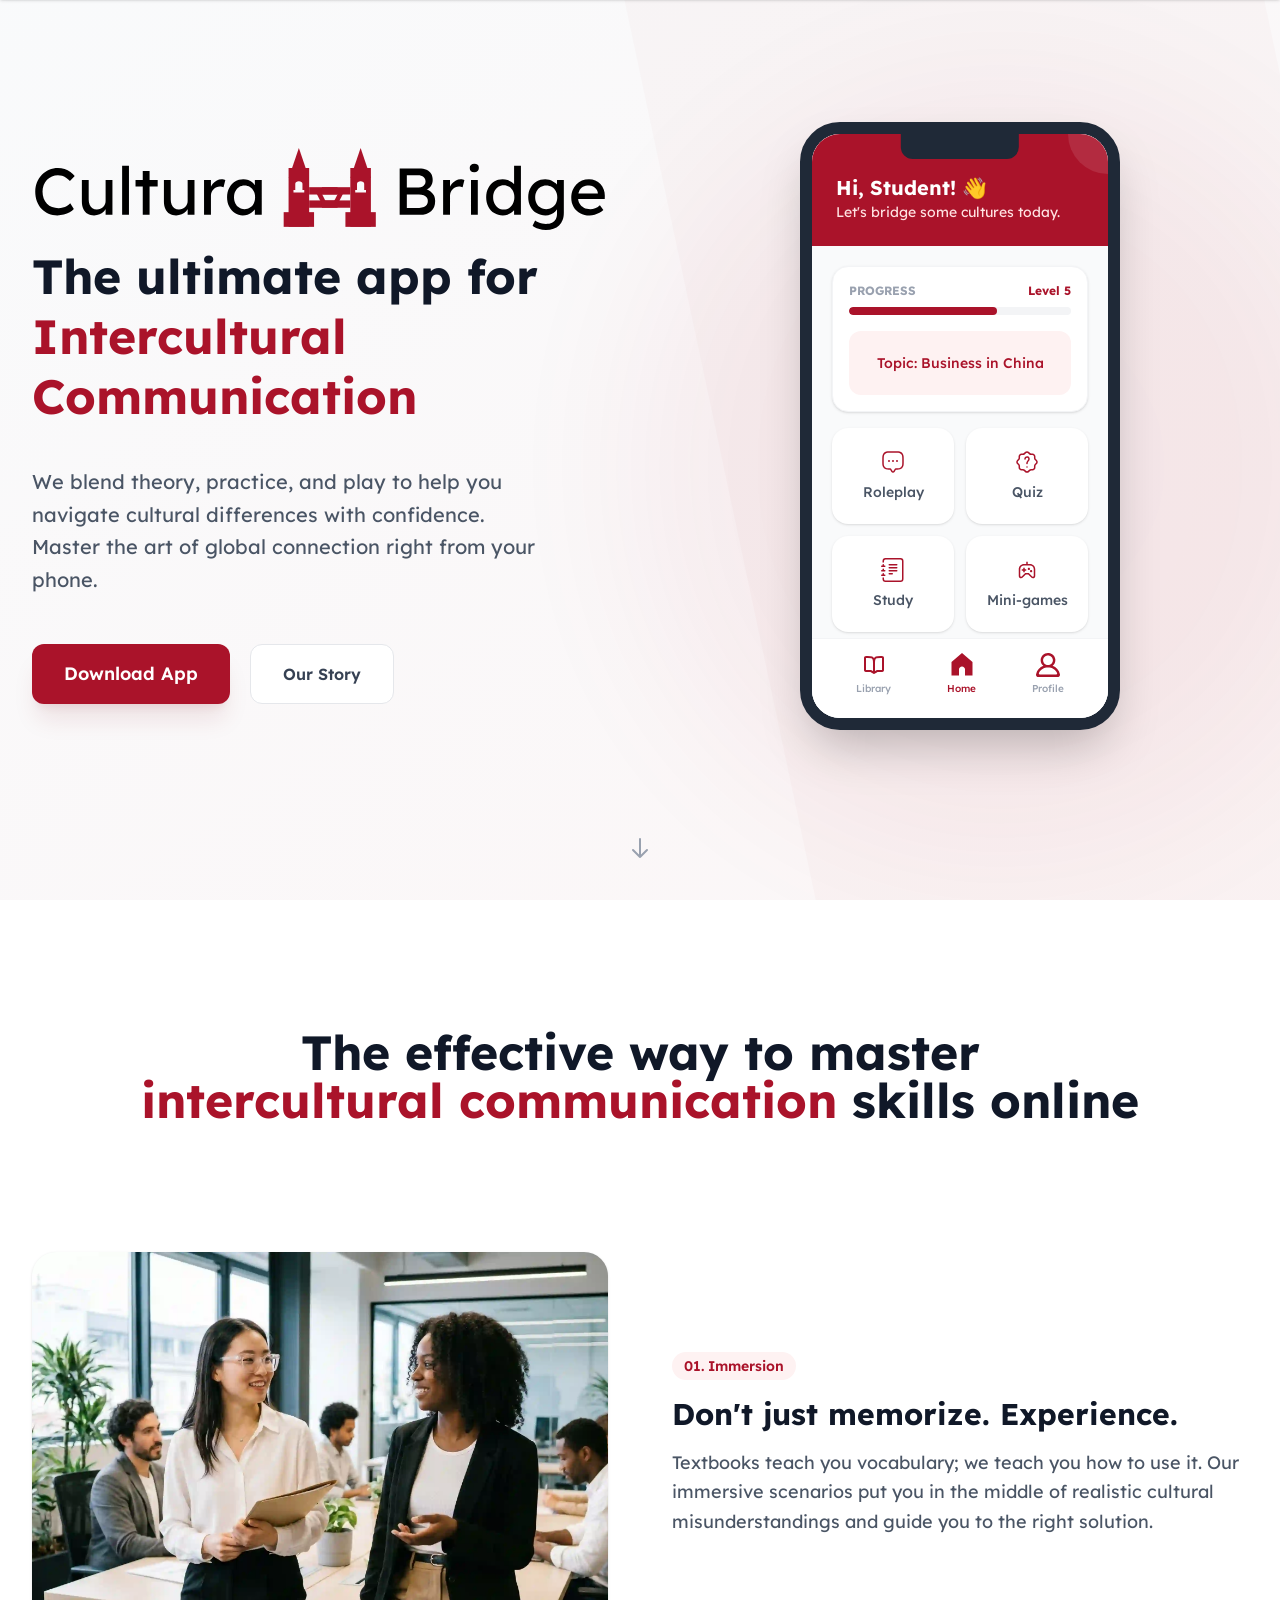
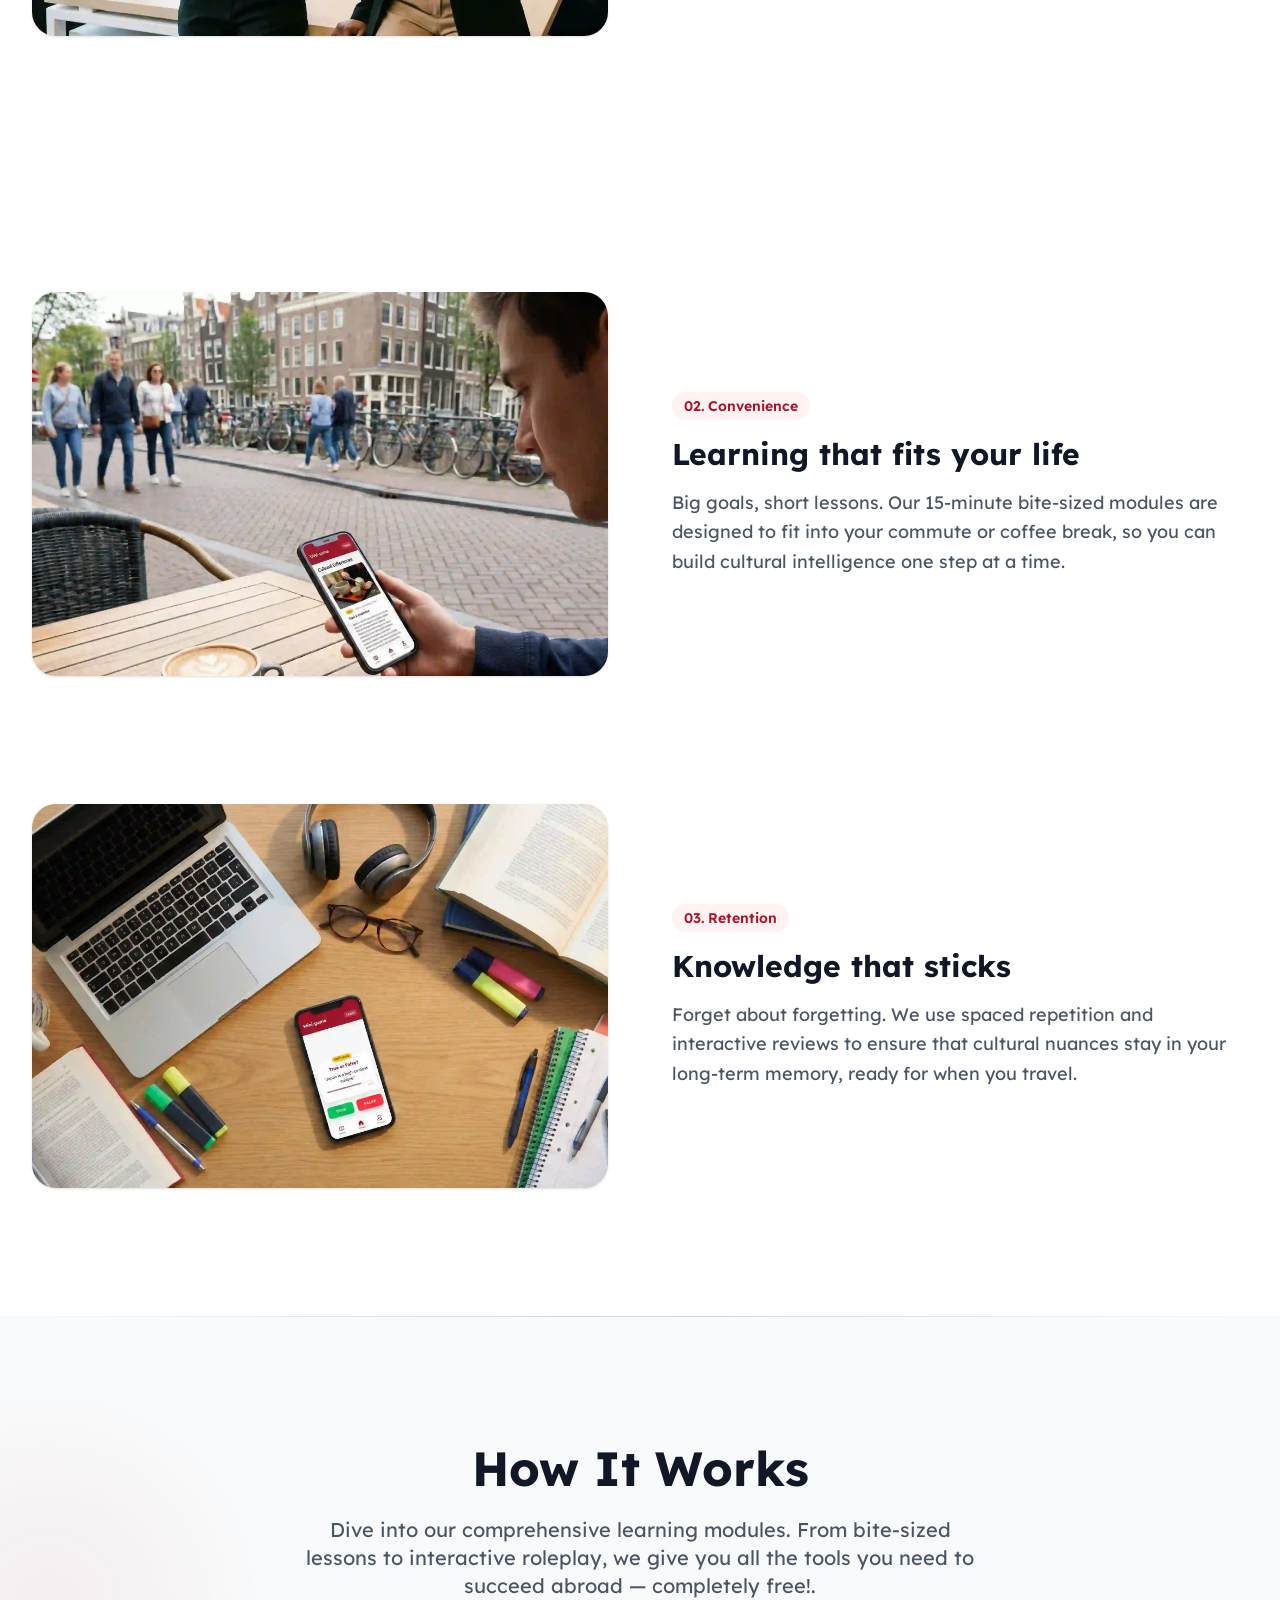
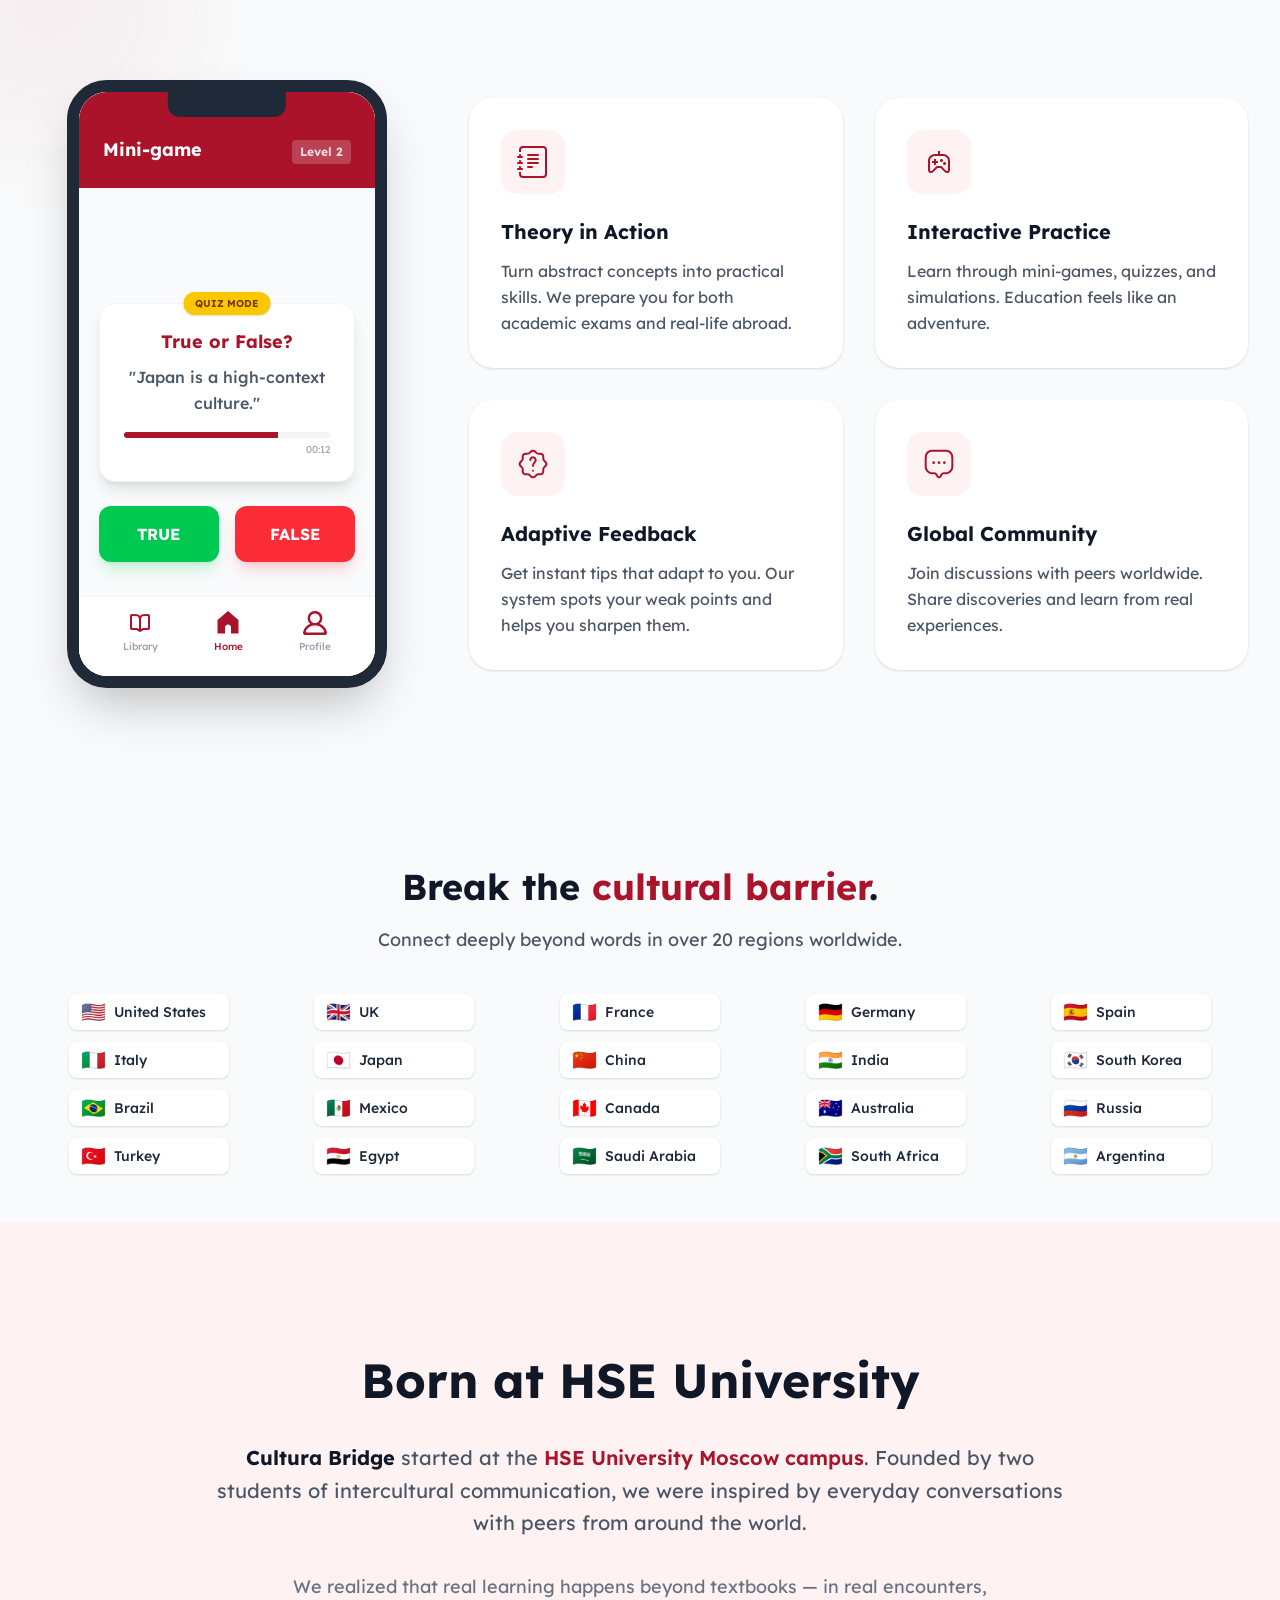
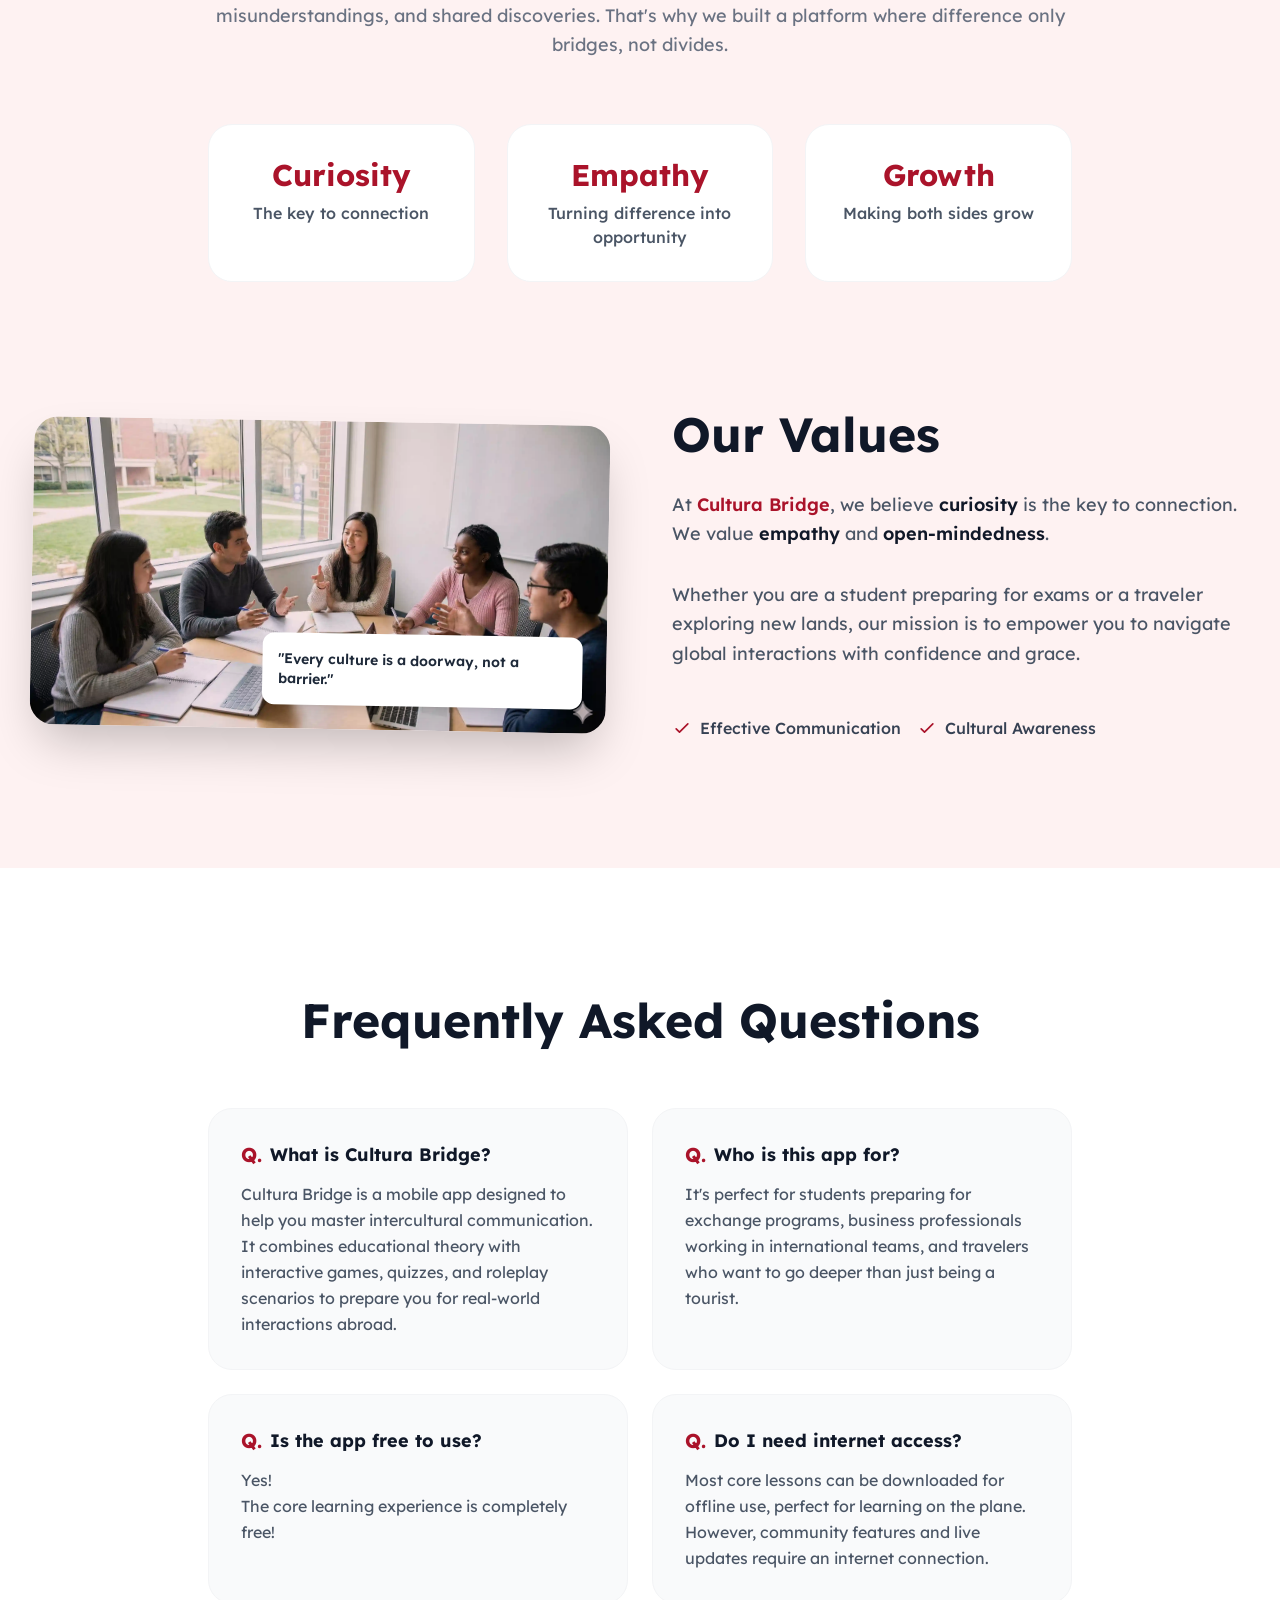
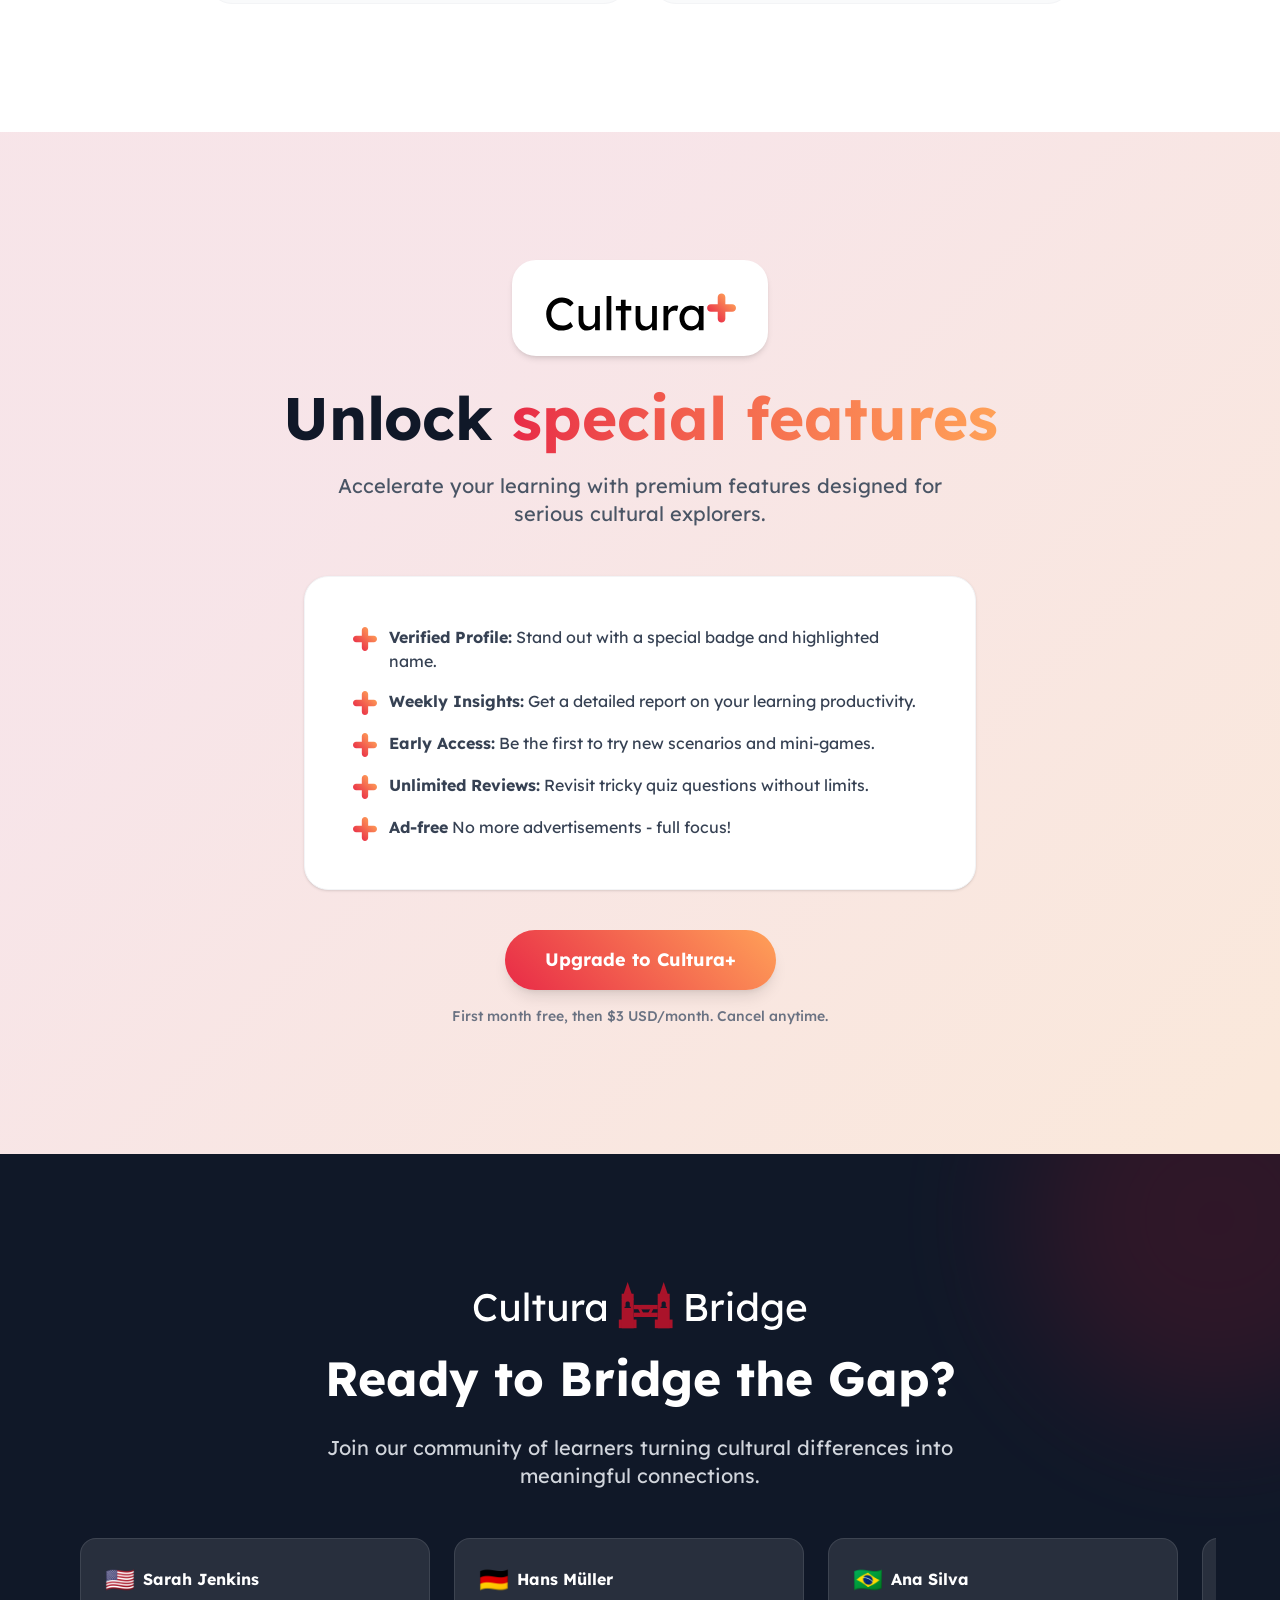
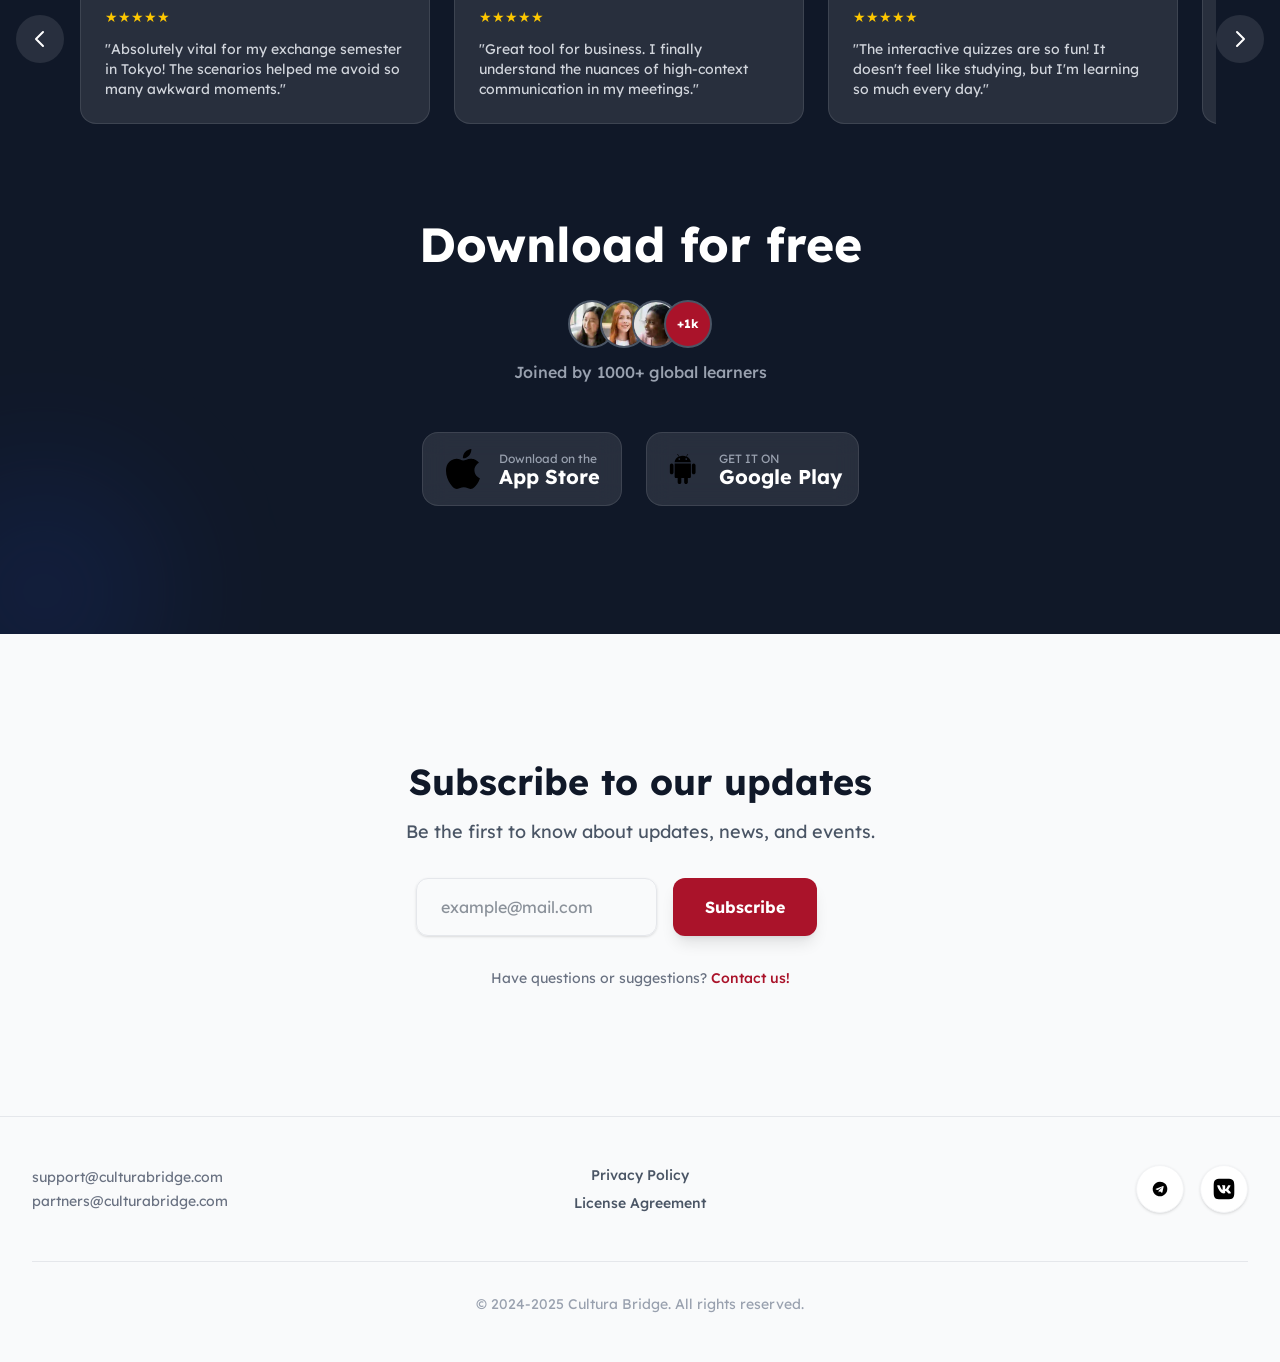
==== commit 39ea8c79: "hotfix" ====
--- a/index.html
+++ b/index.html
@@ -178,7 +178,7 @@
                 <div class="flex flex-col md:flex-row items-center gap-8 md:gap-16">
                     <div class="w-full md:w-1/2">
                         <div class="bg-gray-100 rounded-3xl overflow-hidden h-64 md:h-96 w-full shadow-sm">
-                            <img src="static/promo_1" alt="Immersive real-life scenarios" class="w-full h-full object-cover">
+                            <img src="static/promo_1.webp" alt="Immersive real-life scenarios" class="w-full h-full object-cover">
                         </div>
                     </div>
                     <div class="w-full md:w-1/2">
@@ -197,7 +197,7 @@
                 <div class="flex flex-col md:flex-row items-center gap-8 md:gap-16">
                     <div class="w-full md:w-1/2">
                         <div class="bg-gray-100 rounded-3xl overflow-hidden h-64 md:h-96 w-full shadow-sm">
-                            <img src="static/promo_2" alt="Bite-sized learning on the go" class="w-full h-full object-cover">
+                            <img src="static/promo_2.webp" alt="Bite-sized learning on the go" class="w-full h-full object-cover">
                         </div>
                     </div>
                     <div class="w-full md:w-1/2">
@@ -216,7 +216,7 @@
                 <div class="flex flex-col md:flex-row items-center gap-8 md:gap-16">
                     <div class="w-full md:w-1/2">
                         <div class="bg-gray-100 rounded-3xl overflow-hidden h-64 md:h-96 w-full shadow-sm">
-                            <img src="static/promo_3" alt="Long-term retention methods" class="w-full h-full object-cover">
+                            <img src="static/promo_3.webp" alt="Long-term retention methods" class="w-full h-full object-cover">
                         </div>
                     </div>
                     <div class="w-full md:w-1/2">
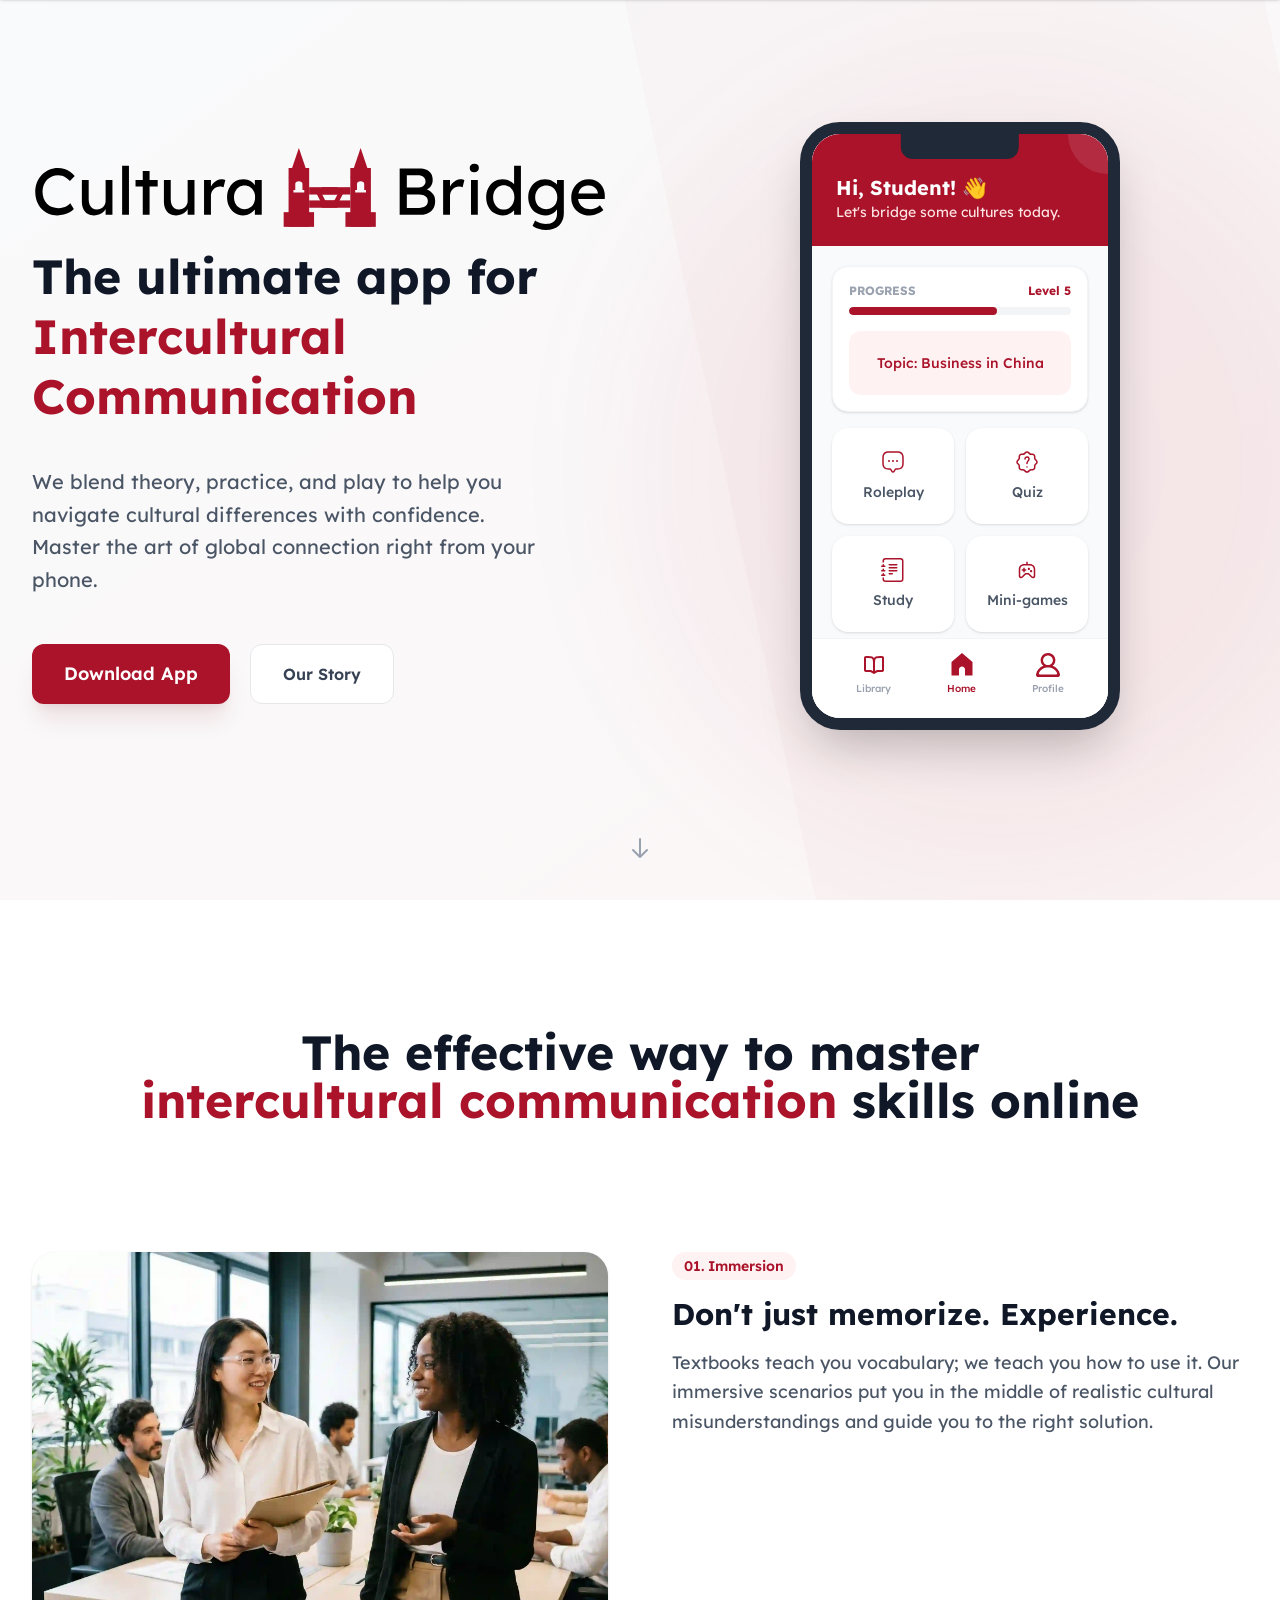
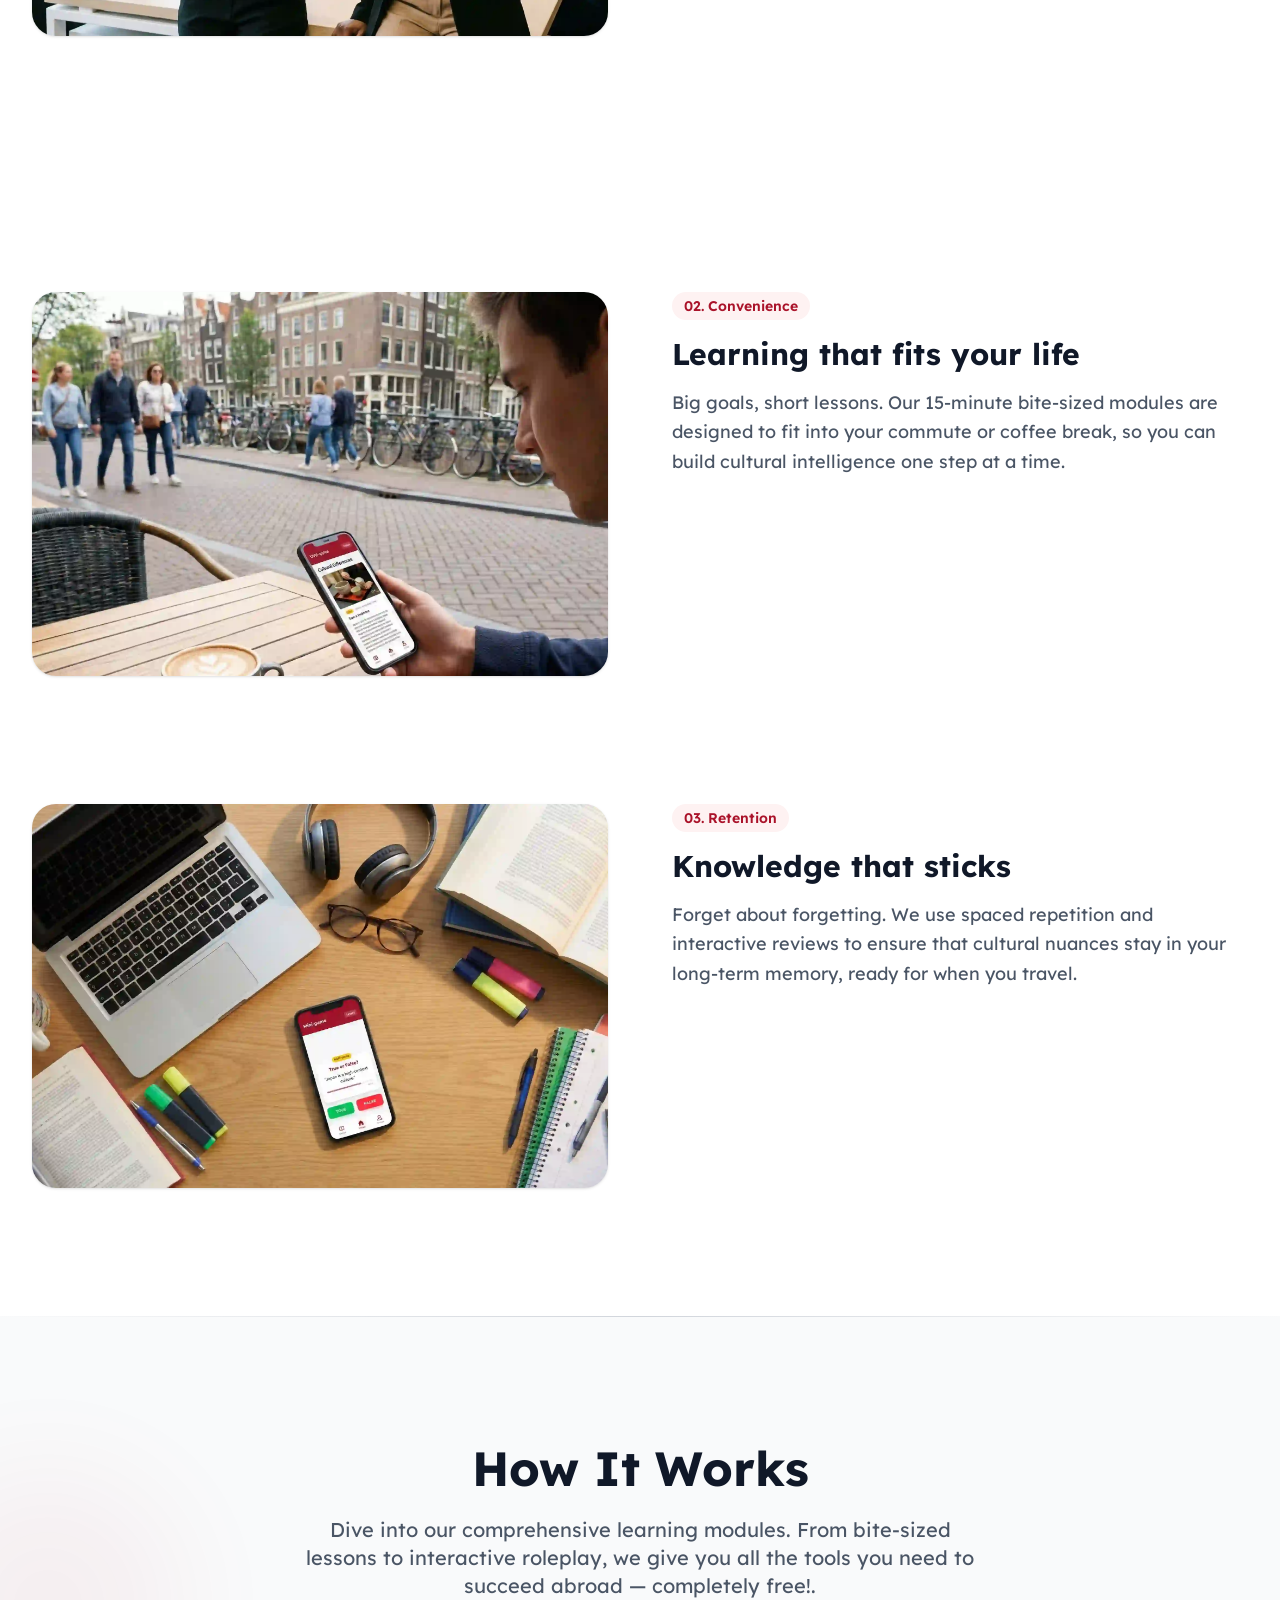
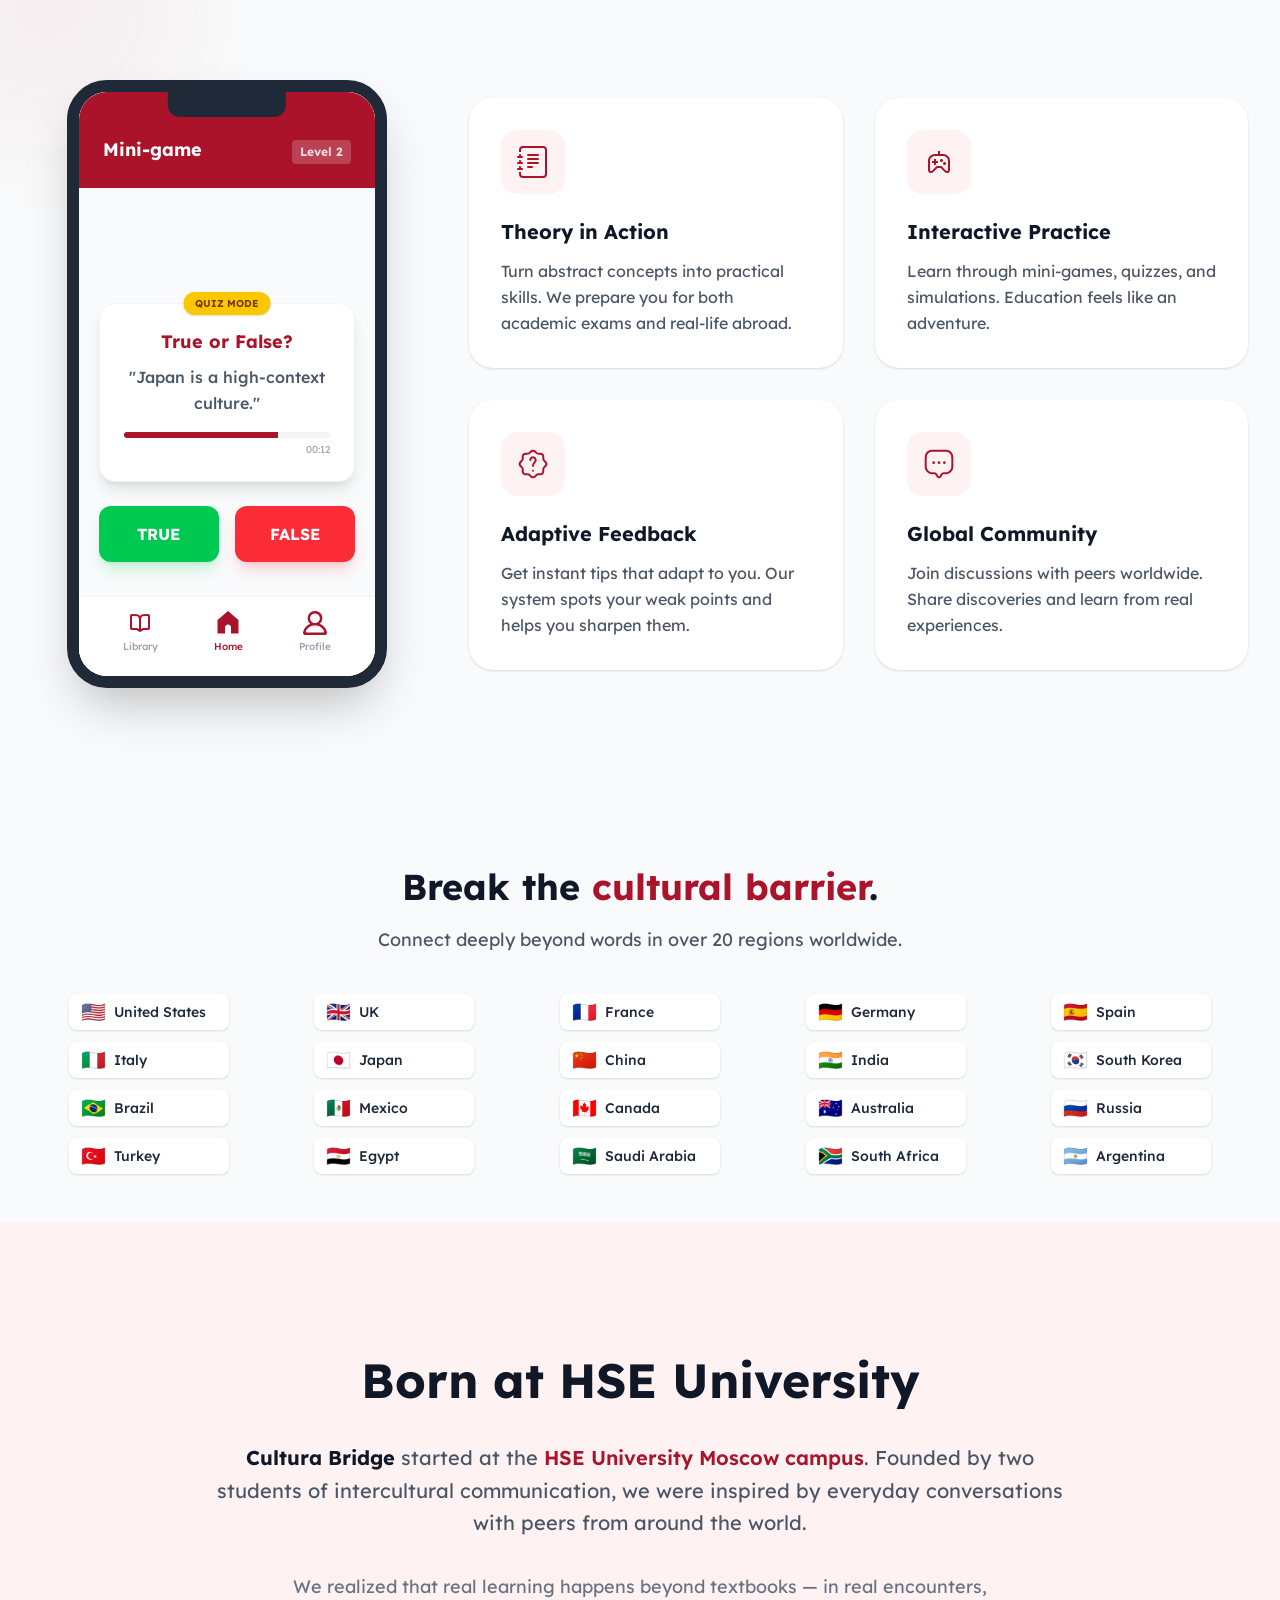
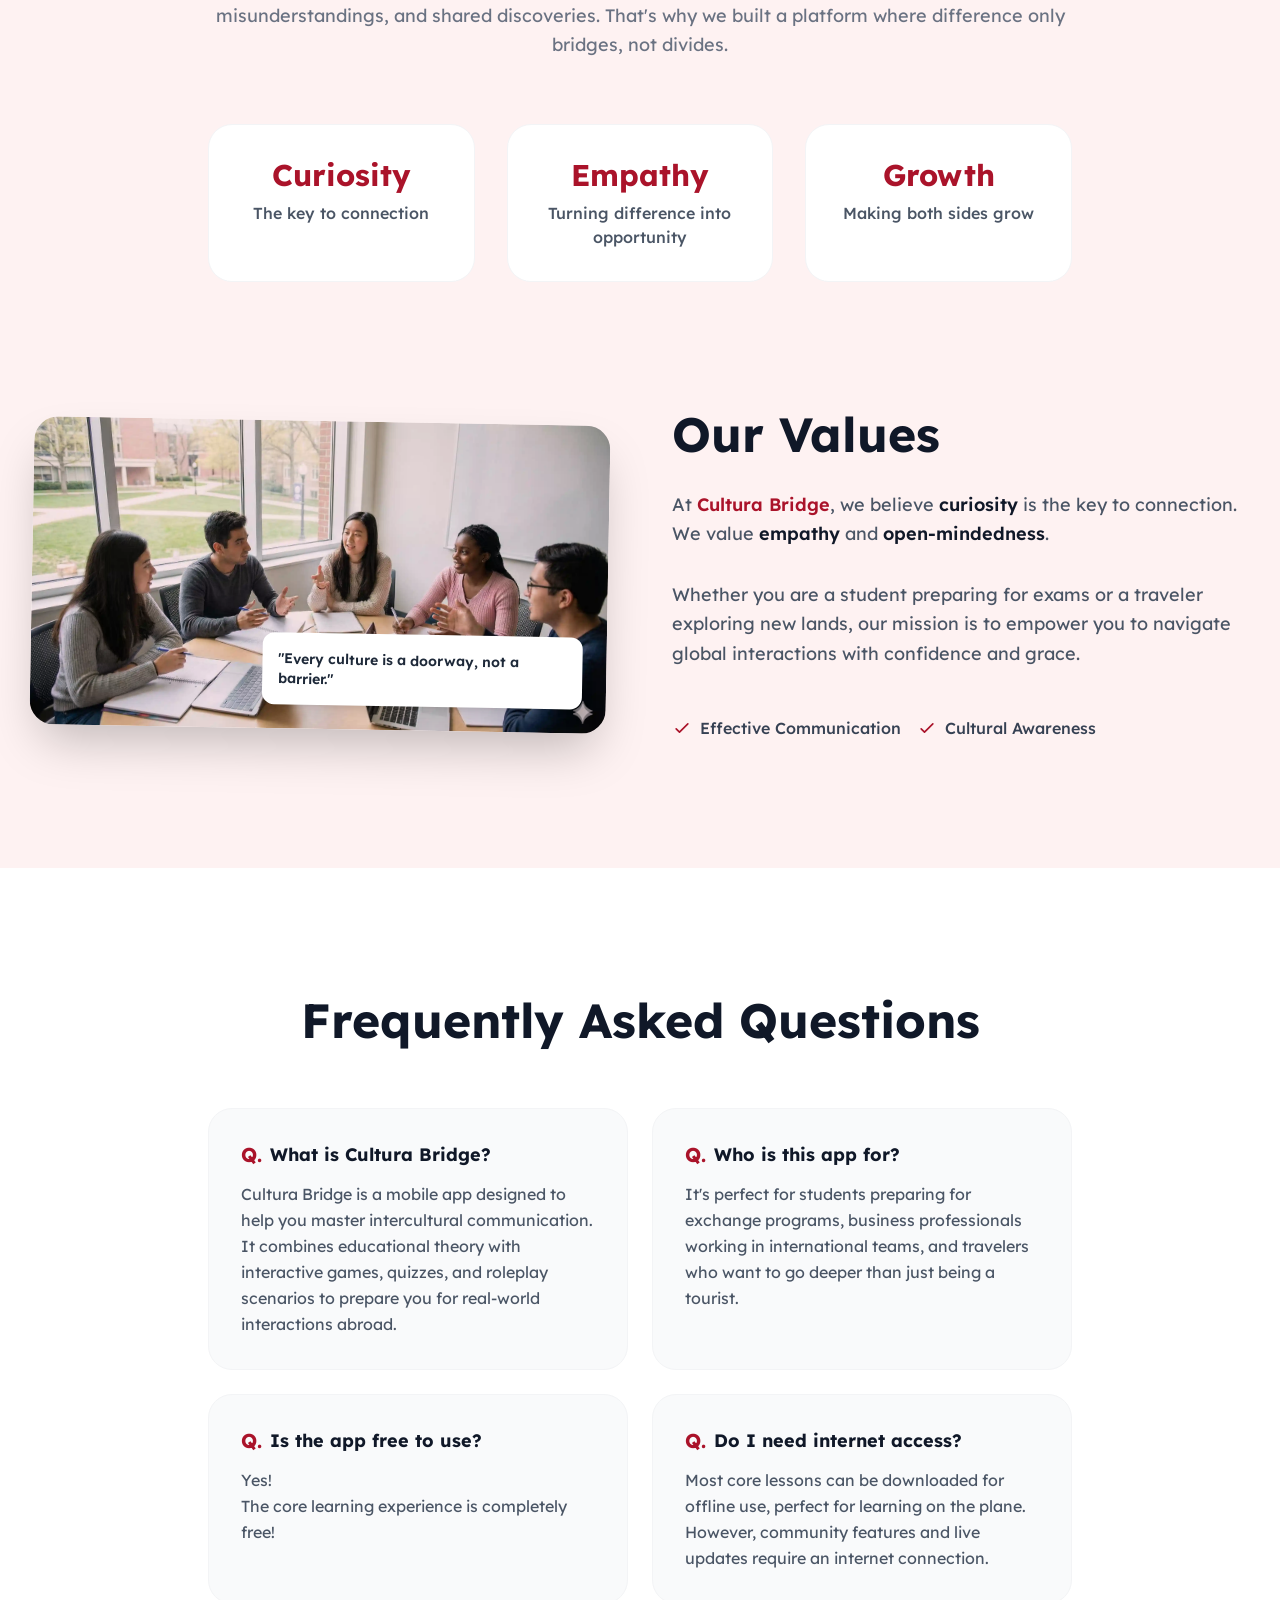
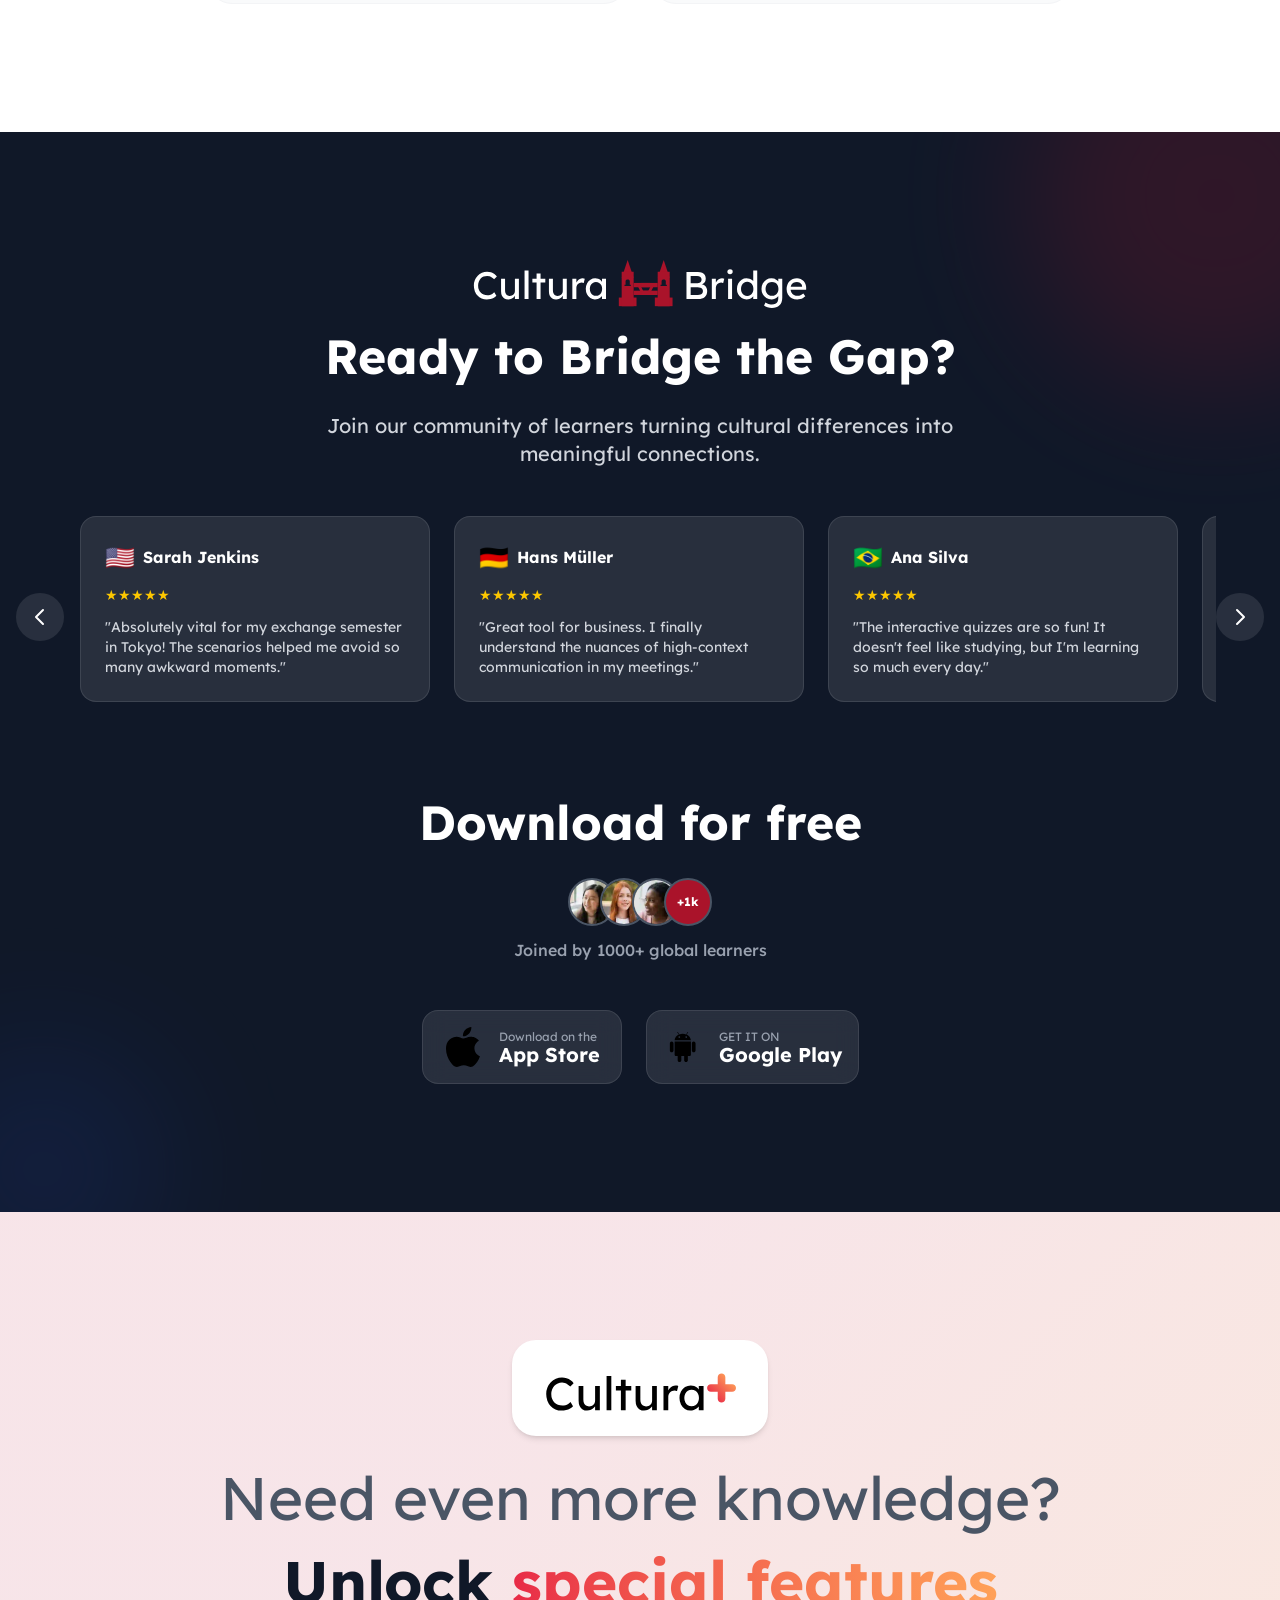
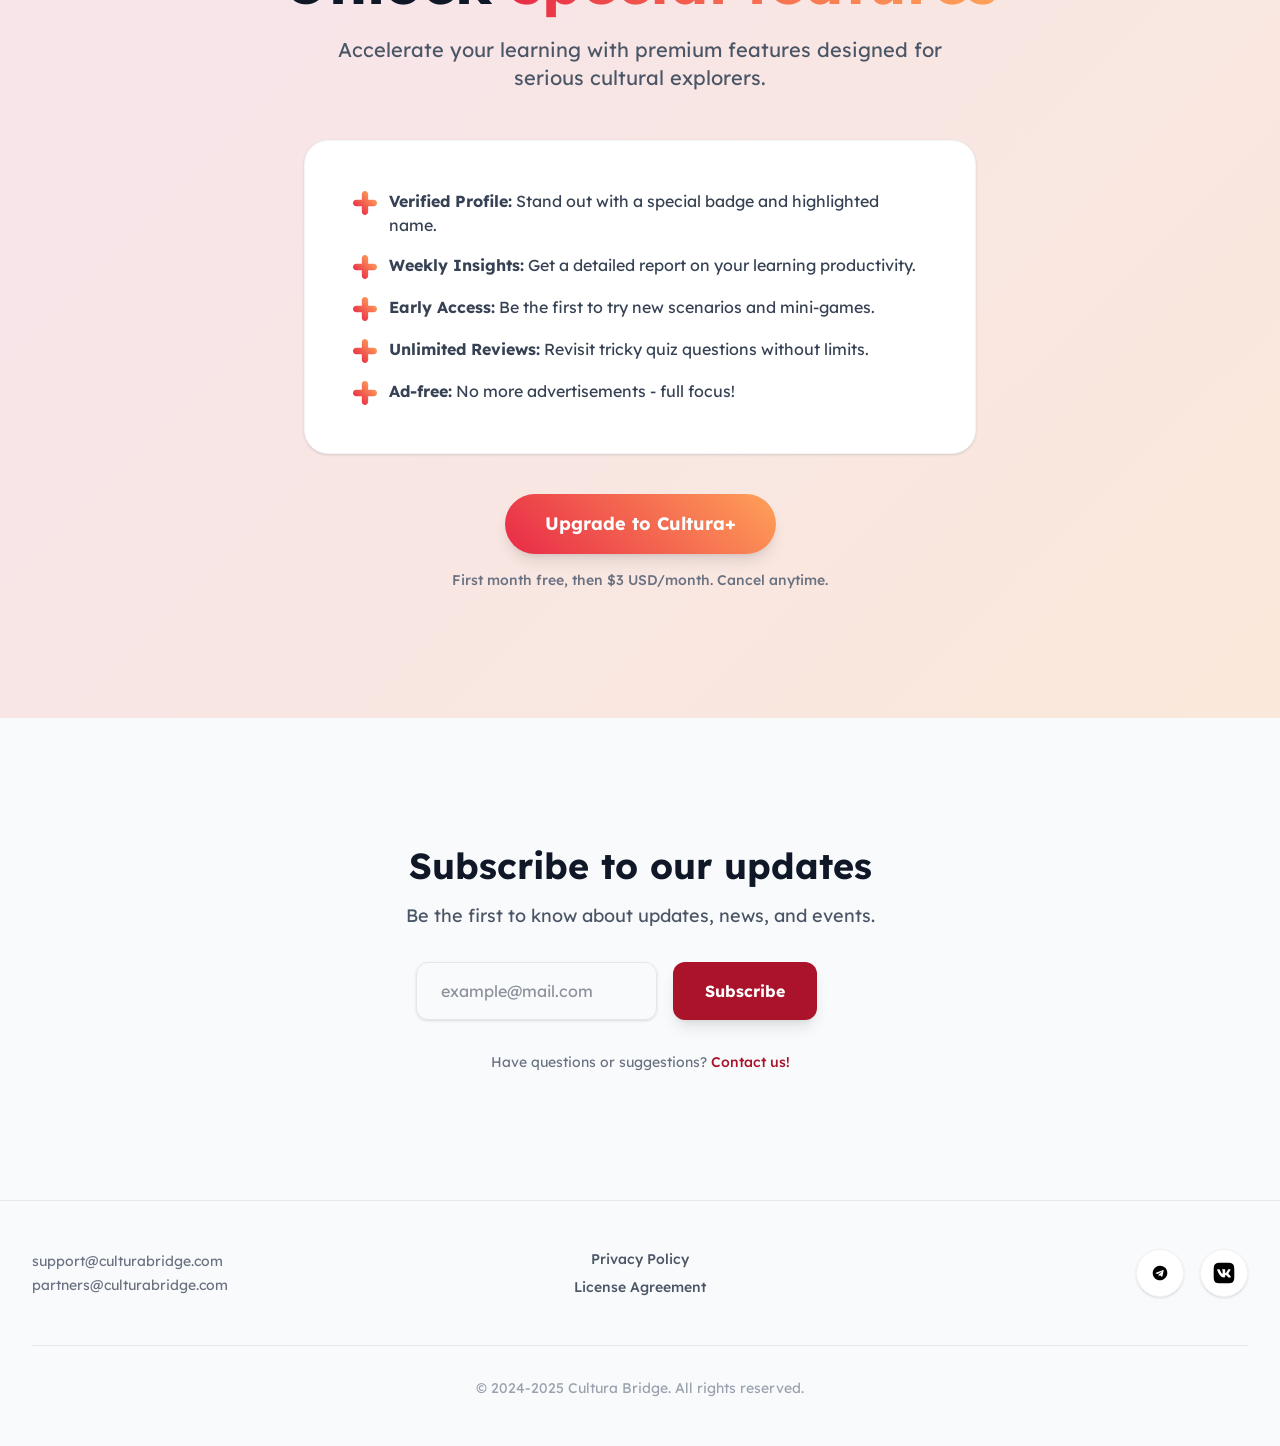
==== commit 0d239f7c: "prefinal" ====
--- a/index.html
+++ b/index.html
@@ -175,14 +175,13 @@
 
             <div class="flex flex-col space-y-32">
 
-                <div class="flex flex-col md:flex-row items-center gap-8 md:gap-16">
+                <div class="flex flex-col md:flex-row items-start gap-8 md:gap-16">
                     <div class="w-full md:w-1/2">
                         <div class="bg-gray-100 rounded-3xl overflow-hidden h-64 md:h-96 w-full shadow-sm">
                             <img src="static/promo_1.webp" alt="Immersive real-life scenarios" class="w-full h-full object-cover">
                         </div>
                     </div>
-                    <div class="w-full md:w-1/2">
-                        <div class="inline-flex items-center gap-2 px-3 py-1 rounded-full bg-red-50 text-cultura text-sm font-semibold mb-4">
+                    <div class="w-full md:w-1/2 md:py-8"> <div class="inline-flex items-center gap-2 px-3 py-1 rounded-full bg-red-50 text-cultura text-sm font-semibold mb-4">
                             01. Immersion
                         </div>
                         <h3 class="text-2xl md:text-3xl font-bold text-gray-900 mb-4">
@@ -194,13 +193,13 @@
                     </div>
                 </div>
 
-                <div class="flex flex-col md:flex-row items-center gap-8 md:gap-16">
+                <div class="flex flex-col md:flex-row items-start gap-8 md:gap-16">
                     <div class="w-full md:w-1/2">
                         <div class="bg-gray-100 rounded-3xl overflow-hidden h-64 md:h-96 w-full shadow-sm">
                             <img src="static/promo_2.webp" alt="Bite-sized learning on the go" class="w-full h-full object-cover">
                         </div>
                     </div>
-                    <div class="w-full md:w-1/2">
+                    <div class="w-full md:w-1/2 md:py-8">
                         <div class="inline-flex items-center gap-2 px-3 py-1 rounded-full bg-red-50 text-cultura text-sm font-semibold mb-4">
                             02. Convenience
                         </div>
@@ -213,13 +212,13 @@
                     </div>
                 </div>
 
-                <div class="flex flex-col md:flex-row items-center gap-8 md:gap-16">
+                <div class="flex flex-col md:flex-row items-start gap-8 md:gap-16">
                     <div class="w-full md:w-1/2">
                         <div class="bg-gray-100 rounded-3xl overflow-hidden h-64 md:h-96 w-full shadow-sm">
                             <img src="static/promo_3.webp" alt="Long-term retention methods" class="w-full h-full object-cover">
                         </div>
                     </div>
-                    <div class="w-full md:w-1/2">
+                    <div class="w-full md:w-1/2 md:py-8">
                         <div class="inline-flex items-center gap-2 px-3 py-1 rounded-full bg-red-50 text-cultura text-sm font-semibold mb-4">
                             03. Retention
                         </div>
@@ -564,7 +563,146 @@
         </div>
     </section>
 
-    <!-- 7. Subscription Section (Updated paths) -->
+    <!-- 7. Download Section & Testimonials (Repositioned Download Title) -->
+    <section id="download-section" class="py-32 bg-gray-900 text-white relative overflow-hidden">
+        <div class="absolute top-0 right-0 w-96 h-96 bg-cultura opacity-20 rounded-full blur-3xl translate-x-1/3 -translate-y-1/3"></div>
+        <div class="absolute bottom-0 left-0 w-64 h-64 bg-blue-900 opacity-20 rounded-full blur-3xl -translate-x-1/3 translate-y-1/3"></div>
+
+        <div class="max-w-7xl mx-auto px-4 sm:px-6 lg:px-8 relative z-10 text-center">
+             <div class="flex justify-center mb-6">
+                <img src="static/logo_white.svg" alt="cultura bridge app for learning intercultural skills" class="h-10 md:h-12 w-auto">
+             </div>
+            <h2 class="text-3xl md:text-5xl font-bold mb-8">Ready to Bridge the Gap?</h2>
+            <p class="text-xl text-gray-300 max-w-2xl mx-auto mb-12">
+                Join our community of learners turning cultural differences into meaningful connections.
+            </p>
+
+            <!-- --- TESTIMONIALS SECTION --- -->
+            <div class="relative max-w-6xl mx-auto mb-20">
+                <!-- Scroll Buttons (Desktop) -->
+                <button id="scroll-left" class="hidden md:flex absolute left-0 top-1/2 -translate-y-1/2 -translate-x-12 bg-white/10 hover:bg-white/20 p-3 rounded-full z-20 text-white transition-colors">
+                    <svg class="w-6 h-6" fill="none" stroke="currentColor" viewBox="0 0 24 24"><path stroke-linecap="round" stroke-linejoin="round" stroke-width="2" d="M15 19l-7-7 7-7"></path></svg>
+                </button>
+                <button id="scroll-right" class="hidden md:flex absolute right-0 top-1/2 -translate-y-1/2 translate-x-12 bg-white/10 hover:bg-white/20 p-3 rounded-full z-20 text-white transition-colors">
+                    <svg class="w-6 h-6" fill="none" stroke="currentColor" viewBox="0 0 24 24"><path stroke-linecap="round" stroke-linejoin="round" stroke-width="2" d="M9 5l7 7-7 7"></path></svg>
+                </button>
+
+                <!-- Cards Container -->
+                <div id="testimonials-container" class="flex gap-6 overflow-x-auto no-scrollbar pb-4 px-4 snap-x snap-mandatory">
+                    <!-- Review cards ... (same as before) ... -->
+                    <div class="min-w-[300px] md:min-w-[350px] bg-white/10 border border-white/10 p-6 rounded-2xl snap-center text-left hover:bg-white/20 transition-colors">
+                        <div class="flex items-center gap-2 mb-3">
+                            <span class="text-2xl">🇺🇸</span>
+                            <div class="font-bold">Sarah Jenkins</div>
+                        </div>
+                        <div class="flex text-yellow-400 mb-3 text-sm">★★★★★</div>
+                        <p class="text-gray-300 text-sm">"Absolutely vital for my exchange semester in Tokyo! The scenarios helped me avoid so many awkward moments."</p>
+                    </div>
+                    <div class="min-w-[300px] md:min-w-[350px] bg-white/10 border border-white/10 p-6 rounded-2xl snap-center text-left hover:bg-white/20 transition-colors">
+                        <div class="flex items-center gap-2 mb-3">
+                            <span class="text-2xl">🇩🇪</span>
+                            <div class="font-bold">Hans Müller</div>
+                        </div>
+                        <div class="flex text-yellow-400 mb-3 text-sm">★★★★★</div>
+                        <p class="text-gray-300 text-sm">"Great tool for business. I finally understand the nuances of high-context communication in my meetings."</p>
+                    </div>
+                    <div class="min-w-[300px] md:min-w-[350px] bg-white/10 border border-white/10 p-6 rounded-2xl snap-center text-left hover:bg-white/20 transition-colors">
+                        <div class="flex items-center gap-2 mb-3">
+                            <span class="text-2xl">🇧🇷</span>
+                            <div class="font-bold">Ana Silva</div>
+                        </div>
+                        <div class="flex text-yellow-400 mb-3 text-sm">★★★★★</div>
+                        <p class="text-gray-300 text-sm">"The interactive quizzes are so fun! It doesn't feel like studying, but I'm learning so much every day."</p>
+                    </div>
+                    <div class="min-w-[300px] md:min-w-[350px] bg-white/10 border border-white/10 p-6 rounded-2xl snap-center text-left hover:bg-white/20 transition-colors">
+                        <div class="flex items-center gap-2 mb-3">
+                            <span class="text-2xl">🇨🇳</span>
+                            <div class="font-bold">Wei Chen</div>
+                        </div>
+                        <div class="flex text-yellow-400 mb-3 text-sm">★★★★★</div>
+                        <p class="text-gray-300 text-sm">"Helped me prepare for my internship in London. The UK business etiquette module is spot on."</p>
+                    </div>
+                    <div class="min-w-[300px] md:min-w-[350px] bg-white/10 border border-white/10 p-6 rounded-2xl snap-center text-left hover:bg-white/20 transition-colors">
+                        <div class="flex items-center gap-2 mb-3">
+                            <span class="text-2xl">🇪🇸</span>
+                            <div class="font-bold">Elena Rodriguez</div>
+                        </div>
+                        <div class="flex text-yellow-400 mb-3 text-sm">★★★★★</div>
+                        <p class="text-gray-300 text-sm">"Simple, beautiful interface. I love collecting badges and tracking my progress."</p>
+                    </div>
+                    <div class="min-w-[300px] md:min-w-[350px] bg-white/10 border border-white/10 p-6 rounded-2xl snap-center text-left hover:bg-white/20 transition-colors">
+                        <div class="flex items-center gap-2 mb-3">
+                            <span class="text-2xl">🇮🇳</span>
+                            <div class="font-bold">Raj Patel</div>
+                        </div>
+                        <div class="flex text-yellow-400 mb-3 text-sm">★★★★★</div>
+                        <p class="text-gray-300 text-sm">"Finally, an app that goes beyond just language learning. Culture is the missing piece!"</p>
+                    </div>
+                    <div class="min-w-[300px] md:min-w-[350px] bg-white/10 border border-white/10 p-6 rounded-2xl snap-center text-left hover:bg-white/20 transition-colors">
+                        <div class="flex items-center gap-2 mb-3">
+                            <span class="text-2xl">🇫🇷</span>
+                            <div class="font-bold">Claire Dubois</div>
+                        </div>
+                        <div class="flex text-yellow-400 mb-3 text-sm">★★★★★</div>
+                        <p class="text-gray-300 text-sm">"Highly recommended for students. It's concise, accurate, and very practical."</p>
+                    </div>
+                    <div class="min-w-[300px] md:min-w-[350px] bg-white/10 border border-white/10 p-6 rounded-2xl snap-center text-left hover:bg-white/20 transition-colors">
+                        <div class="flex items-center gap-2 mb-3">
+                            <span class="text-2xl">🇯🇵</span>
+                            <div class="font-bold">Kenji Sato</div>
+                        </div>
+                        <div class="flex text-yellow-400 mb-3 text-sm">★★★★★</div>
+                        <p class="text-gray-300 text-sm">"The roleplay scenarios are very realistic. A must-have for anyone traveling abroad."</p>
+                    </div>
+                </div>
+            </div>
+            <!-- --- END TESTIMONIALS --- -->
+
+            <!-- Download for free label (MOVED HERE) -->
+            <h3 class="text-3xl md:text-5xl font-bold mb-8">Download for free</h3>
+
+            <!-- Social Proof -->
+            <div class="flex flex-col items-center justify-center gap-3 mb-12">
+                <div class="flex -space-x-4">
+                    <div class="w-12 h-12 rounded-full border-2 border-gray-600 overflow-hidden bg-gray-800">
+                        <img src="static/stud_1.webp" alt="Student using Cultura Bridge app for learning" class="w-full h-full object-cover" loading="lazy">
+                    </div>
+                    <div class="w-12 h-12 rounded-full border-2 border-gray-600 overflow-hidden bg-gray-800">
+                        <img src="static/stud_3.webp" alt="Student using Cultura Bridge app for learning" class="w-full h-full object-cover" loading="lazy">
+                    </div>
+                    <div class="w-12 h-12 rounded-full border-2 border-gray-600 overflow-hidden bg-gray-800">
+                        <img src="static/stud_2.webp" alt="Student using Cultura Bridge app for learning" class="w-full h-full object-cover" loading="lazy">
+                    </div>
+                    <div class="w-12 h-12 rounded-full bg-cultura border-2 border-gray-600 flex items-center justify-center text-xs font-bold text-white relative z-10">
+                        +1k
+                    </div>
+                </div>
+                <p class="text-gray-400 font-medium">Joined by 1000+ global learners</p>
+            </div>
+
+            <!-- Store Buttons -->
+            <div class="flex flex-col sm:flex-row justify-center gap-6">
+                 <!-- iOS Button -->
+                 <a href="in-development.html" class="bg-white/10 hover:bg-white/20 backdrop-blur-md border border-white/10 transition-all rounded-2xl p-4 flex items-center justify-center w-full sm:w-auto min-w-[200px] group">
+                    <img src="static/apple.svg" alt="Download Cultura Bridge on the App Store" class="w-10 h-10 mr-4">
+                    <div class="text-left">
+                        <div class="text-xs text-gray-400">Download on the</div>
+                        <div class="text-xl font-bold leading-none">App Store</div>
+                    </div>
+               </a>
+               <!-- Android Button -->
+               <a href="in-development.html" class="bg-white/10 hover:bg-white/20 backdrop-blur-md border border-white/10 transition-all rounded-2xl p-4 flex items-center justify-center w-full sm:w-auto min-w-[200px] group">
+                   <img src="static/android.svg" alt="Download Cultura Bridge on the Google Play" class="w-10 h-10 mr-4">
+                   <div class="text-left">
+                       <div class="text-xs text-gray-400">GET IT ON</div>
+                       <div class="text-xl font-bold leading-none">Google Play</div>
+                   </div>
+               </a>
+            </div>
+        </div>
+    </section>
+
+    <!-- 8. Subscription Section (Updated paths) -->
     <section id="subscription" class="py-32 relative overflow-hidden" style="background: linear-gradient(135deg, rgba(232,42,71,0.1) 30%, rgba(255,161,88,0.2) 100%);">
         <div class="max-w-4xl mx-auto px-4 text-center relative z-10">
 
@@ -574,6 +712,10 @@
                     <img src="static/cultura+.svg" alt="Cultura Plus" class="w-48 h-12">
                 </div>
             </div>
+
+            <h3 class="text-4xl md:text-6xl mb-6 text-gray-600">
+                Need even more knowledge?
+            </h3>
 
             <h2 class="text-4xl md:text-6xl font-bold mb-6 text-gray-900">
                 Unlock <span class="bg-clip-text text-transparent bg-gradient-to-r from-[#E82A47] to-[#FFA158]">special features</span>
@@ -604,7 +746,7 @@
                     </li>
                     <li class="flex items-start gap-3">
                         <img src="static/icons/plus.svg" alt="Plus icon" class="w-6 h-6 mt-0.5 shrink-0">
-                        <span class="text-gray-700"><strong>Ad-free</strong> No more advertisements - full focus!</span>
+                        <span class="text-gray-700"><strong>Ad-free:</strong> No more advertisements - full focus!</span>
                     </li>
                 </ul>
             </div>
@@ -618,145 +760,6 @@
                 First month free, then $3 USD/month. Cancel anytime.
             </p>
 
-        </div>
-    </section>
-
-    <!-- 8. Download Section & Testimonials (Repositioned Download Title) -->
-    <section id="download-section" class="py-32 bg-gray-900 text-white relative overflow-hidden">
-        <div class="absolute top-0 right-0 w-96 h-96 bg-cultura opacity-20 rounded-full blur-3xl translate-x-1/3 -translate-y-1/3"></div>
-        <div class="absolute bottom-0 left-0 w-64 h-64 bg-blue-900 opacity-20 rounded-full blur-3xl -translate-x-1/3 translate-y-1/3"></div>
-
-        <div class="max-w-7xl mx-auto px-4 sm:px-6 lg:px-8 relative z-10 text-center">
-             <div class="flex justify-center mb-6">
-                <img src="static/logo_white.svg" alt="cultura bridge app for learning intercultural skills" class="h-10 md:h-12 w-auto">
-             </div>
-            <h2 class="text-3xl md:text-5xl font-bold mb-8">Ready to Bridge the Gap?</h2>
-            <p class="text-xl text-gray-300 max-w-2xl mx-auto mb-12">
-                Join our community of learners turning cultural differences into meaningful connections.
-            </p>
-
-            <!-- --- TESTIMONIALS SECTION --- -->
-            <div class="relative max-w-6xl mx-auto mb-20">
-                <!-- Scroll Buttons (Desktop) -->
-                <button id="scroll-left" class="hidden md:flex absolute left-0 top-1/2 -translate-y-1/2 -translate-x-12 bg-white/10 hover:bg-white/20 p-3 rounded-full z-20 text-white transition-colors">
-                    <svg class="w-6 h-6" fill="none" stroke="currentColor" viewBox="0 0 24 24"><path stroke-linecap="round" stroke-linejoin="round" stroke-width="2" d="M15 19l-7-7 7-7"></path></svg>
-                </button>
-                <button id="scroll-right" class="hidden md:flex absolute right-0 top-1/2 -translate-y-1/2 translate-x-12 bg-white/10 hover:bg-white/20 p-3 rounded-full z-20 text-white transition-colors">
-                    <svg class="w-6 h-6" fill="none" stroke="currentColor" viewBox="0 0 24 24"><path stroke-linecap="round" stroke-linejoin="round" stroke-width="2" d="M9 5l7 7-7 7"></path></svg>
-                </button>
-
-                <!-- Cards Container -->
-                <div id="testimonials-container" class="flex gap-6 overflow-x-auto no-scrollbar pb-4 px-4 snap-x snap-mandatory">
-                    <!-- Review cards ... (same as before) ... -->
-                    <div class="min-w-[300px] md:min-w-[350px] bg-white/10 border border-white/10 p-6 rounded-2xl snap-center text-left hover:bg-white/20 transition-colors">
-                        <div class="flex items-center gap-2 mb-3">
-                            <span class="text-2xl">🇺🇸</span>
-                            <div class="font-bold">Sarah Jenkins</div>
-                        </div>
-                        <div class="flex text-yellow-400 mb-3 text-sm">★★★★★</div>
-                        <p class="text-gray-300 text-sm">"Absolutely vital for my exchange semester in Tokyo! The scenarios helped me avoid so many awkward moments."</p>
-                    </div>
-                    <div class="min-w-[300px] md:min-w-[350px] bg-white/10 border border-white/10 p-6 rounded-2xl snap-center text-left hover:bg-white/20 transition-colors">
-                        <div class="flex items-center gap-2 mb-3">
-                            <span class="text-2xl">🇩🇪</span>
-                            <div class="font-bold">Hans Müller</div>
-                        </div>
-                        <div class="flex text-yellow-400 mb-3 text-sm">★★★★★</div>
-                        <p class="text-gray-300 text-sm">"Great tool for business. I finally understand the nuances of high-context communication in my meetings."</p>
-                    </div>
-                    <div class="min-w-[300px] md:min-w-[350px] bg-white/10 border border-white/10 p-6 rounded-2xl snap-center text-left hover:bg-white/20 transition-colors">
-                        <div class="flex items-center gap-2 mb-3">
-                            <span class="text-2xl">🇧🇷</span>
-                            <div class="font-bold">Ana Silva</div>
-                        </div>
-                        <div class="flex text-yellow-400 mb-3 text-sm">★★★★★</div>
-                        <p class="text-gray-300 text-sm">"The interactive quizzes are so fun! It doesn't feel like studying, but I'm learning so much every day."</p>
-                    </div>
-                    <div class="min-w-[300px] md:min-w-[350px] bg-white/10 border border-white/10 p-6 rounded-2xl snap-center text-left hover:bg-white/20 transition-colors">
-                        <div class="flex items-center gap-2 mb-3">
-                            <span class="text-2xl">🇨🇳</span>
-                            <div class="font-bold">Wei Chen</div>
-                        </div>
-                        <div class="flex text-yellow-400 mb-3 text-sm">★★★★★</div>
-                        <p class="text-gray-300 text-sm">"Helped me prepare for my internship in London. The UK business etiquette module is spot on."</p>
-                    </div>
-                    <div class="min-w-[300px] md:min-w-[350px] bg-white/10 border border-white/10 p-6 rounded-2xl snap-center text-left hover:bg-white/20 transition-colors">
-                        <div class="flex items-center gap-2 mb-3">
-                            <span class="text-2xl">🇪🇸</span>
-                            <div class="font-bold">Elena Rodriguez</div>
-                        </div>
-                        <div class="flex text-yellow-400 mb-3 text-sm">★★★★★</div>
-                        <p class="text-gray-300 text-sm">"Simple, beautiful interface. I love collecting badges and tracking my progress."</p>
-                    </div>
-                    <div class="min-w-[300px] md:min-w-[350px] bg-white/10 border border-white/10 p-6 rounded-2xl snap-center text-left hover:bg-white/20 transition-colors">
-                        <div class="flex items-center gap-2 mb-3">
-                            <span class="text-2xl">🇮🇳</span>
-                            <div class="font-bold">Raj Patel</div>
-                        </div>
-                        <div class="flex text-yellow-400 mb-3 text-sm">★★★★★</div>
-                        <p class="text-gray-300 text-sm">"Finally, an app that goes beyond just language learning. Culture is the missing piece!"</p>
-                    </div>
-                    <div class="min-w-[300px] md:min-w-[350px] bg-white/10 border border-white/10 p-6 rounded-2xl snap-center text-left hover:bg-white/20 transition-colors">
-                        <div class="flex items-center gap-2 mb-3">
-                            <span class="text-2xl">🇫🇷</span>
-                            <div class="font-bold">Claire Dubois</div>
-                        </div>
-                        <div class="flex text-yellow-400 mb-3 text-sm">★★★★★</div>
-                        <p class="text-gray-300 text-sm">"Highly recommended for students. It's concise, accurate, and very practical."</p>
-                    </div>
-                    <div class="min-w-[300px] md:min-w-[350px] bg-white/10 border border-white/10 p-6 rounded-2xl snap-center text-left hover:bg-white/20 transition-colors">
-                        <div class="flex items-center gap-2 mb-3">
-                            <span class="text-2xl">🇯🇵</span>
-                            <div class="font-bold">Kenji Sato</div>
-                        </div>
-                        <div class="flex text-yellow-400 mb-3 text-sm">★★★★★</div>
-                        <p class="text-gray-300 text-sm">"The roleplay scenarios are very realistic. A must-have for anyone traveling abroad."</p>
-                    </div>
-                </div>
-            </div>
-            <!-- --- END TESTIMONIALS --- -->
-
-            <!-- Download for free label (MOVED HERE) -->
-            <h3 class="text-3xl md:text-5xl font-bold mb-8">Download for free</h3>
-
-            <!-- Social Proof -->
-            <div class="flex flex-col items-center justify-center gap-3 mb-12">
-                <div class="flex -space-x-4">
-                    <div class="w-12 h-12 rounded-full border-2 border-gray-600 overflow-hidden bg-gray-800">
-                        <img src="static/stud_1.webp" alt="Student using Cultura Bridge app for learning" class="w-full h-full object-cover" loading="lazy">
-                    </div>
-                    <div class="w-12 h-12 rounded-full border-2 border-gray-600 overflow-hidden bg-gray-800">
-                        <img src="static/stud_3.webp" alt="Student using Cultura Bridge app for learning" class="w-full h-full object-cover" loading="lazy">
-                    </div>
-                    <div class="w-12 h-12 rounded-full border-2 border-gray-600 overflow-hidden bg-gray-800">
-                        <img src="static/stud_2.webp" alt="Student using Cultura Bridge app for learning" class="w-full h-full object-cover" loading="lazy">
-                    </div>
-                    <div class="w-12 h-12 rounded-full bg-cultura border-2 border-gray-600 flex items-center justify-center text-xs font-bold text-white relative z-10">
-                        +1k
-                    </div>
-                </div>
-                <p class="text-gray-400 font-medium">Joined by 1000+ global learners</p>
-            </div>
-
-            <!-- Store Buttons -->
-            <div class="flex flex-col sm:flex-row justify-center gap-6">
-                 <!-- iOS Button -->
-                 <a href="in-development.html" class="bg-white/10 hover:bg-white/20 backdrop-blur-md border border-white/10 transition-all rounded-2xl p-4 flex items-center justify-center w-full sm:w-auto min-w-[200px] group">
-                    <img src="static/apple.svg" alt="Download Cultura Bridge on the App Store" class="w-10 h-10 mr-4">
-                    <div class="text-left">
-                        <div class="text-xs text-gray-400">Download on the</div>
-                        <div class="text-xl font-bold leading-none">App Store</div>
-                    </div>
-               </a>
-               <!-- Android Button -->
-               <a href="in-development.html" class="bg-white/10 hover:bg-white/20 backdrop-blur-md border border-white/10 transition-all rounded-2xl p-4 flex items-center justify-center w-full sm:w-auto min-w-[200px] group">
-                   <img src="static/android.svg" alt="Download Cultura Bridge on the Google Play" class="w-10 h-10 mr-4">
-                   <div class="text-left">
-                       <div class="text-xs text-gray-400">GET IT ON</div>
-                       <div class="text-xl font-bold leading-none">Google Play</div>
-                   </div>
-               </a>
-            </div>
         </div>
     </section>
 
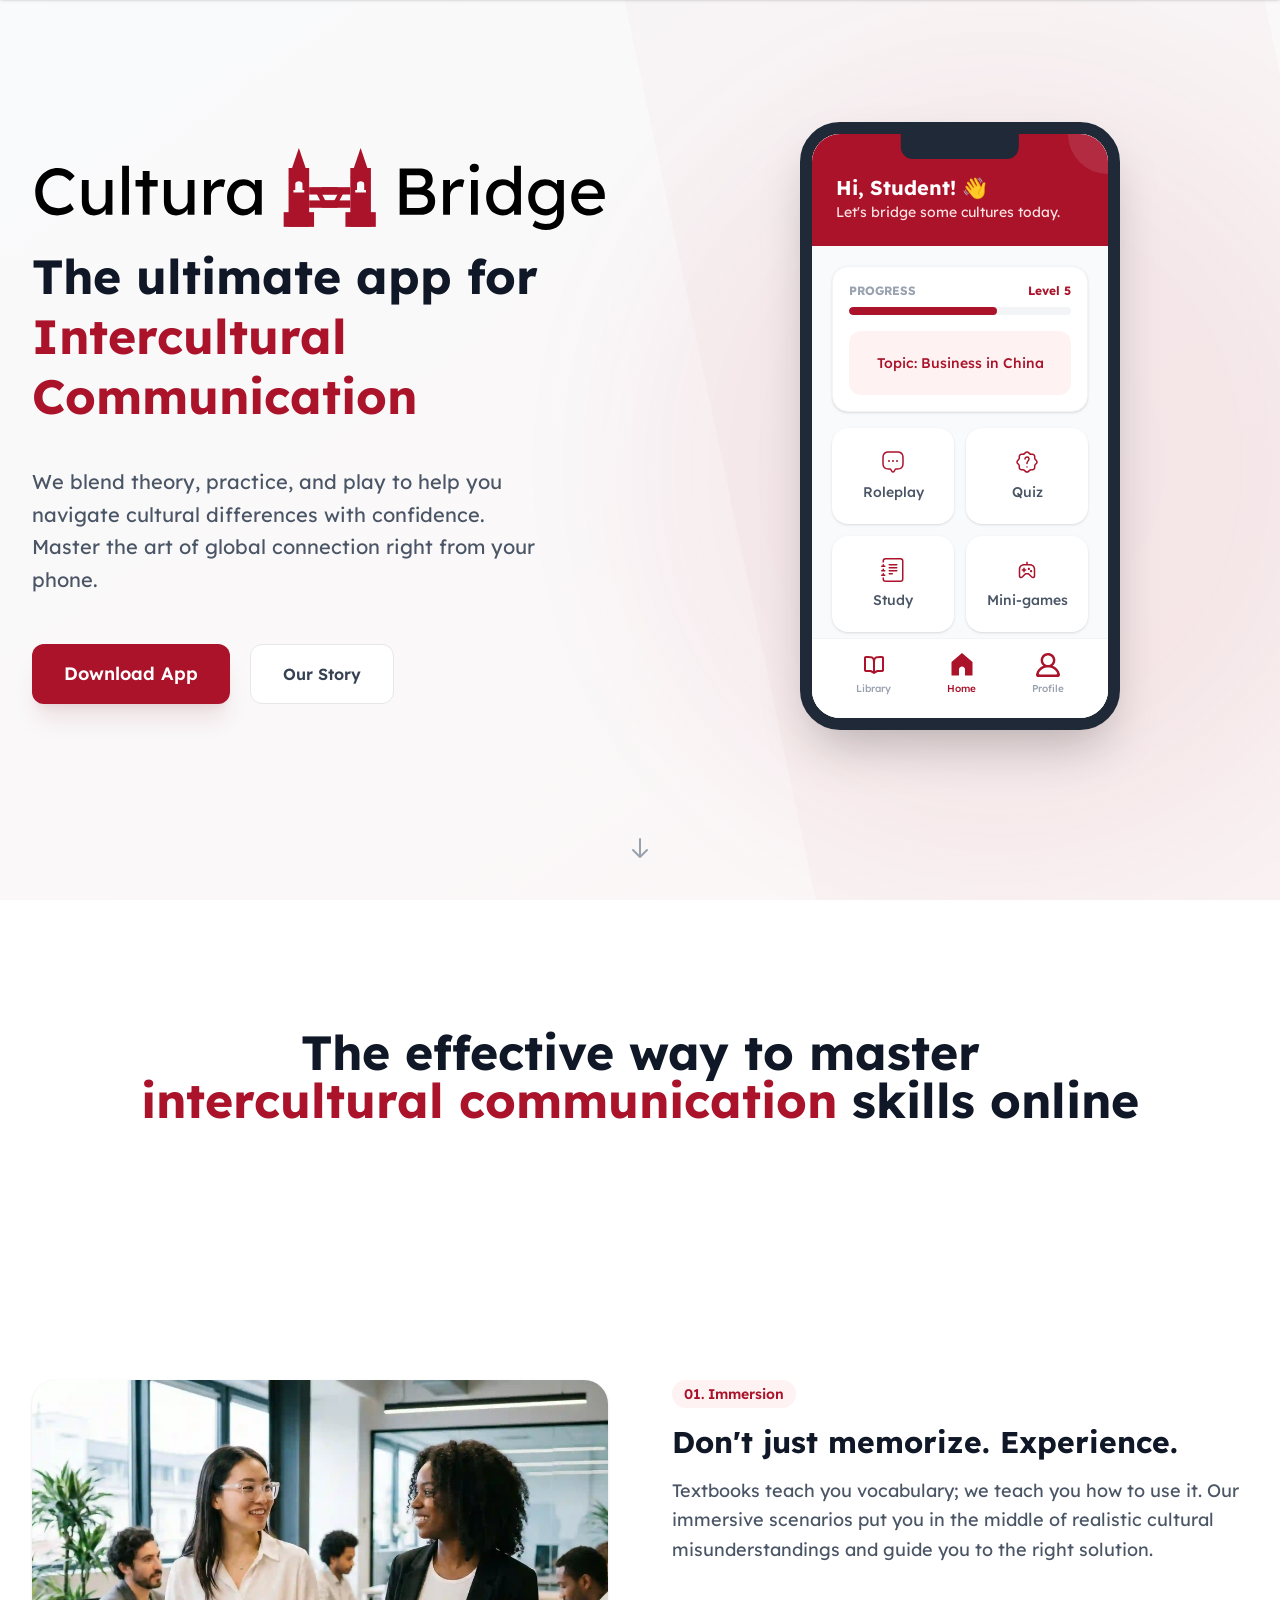
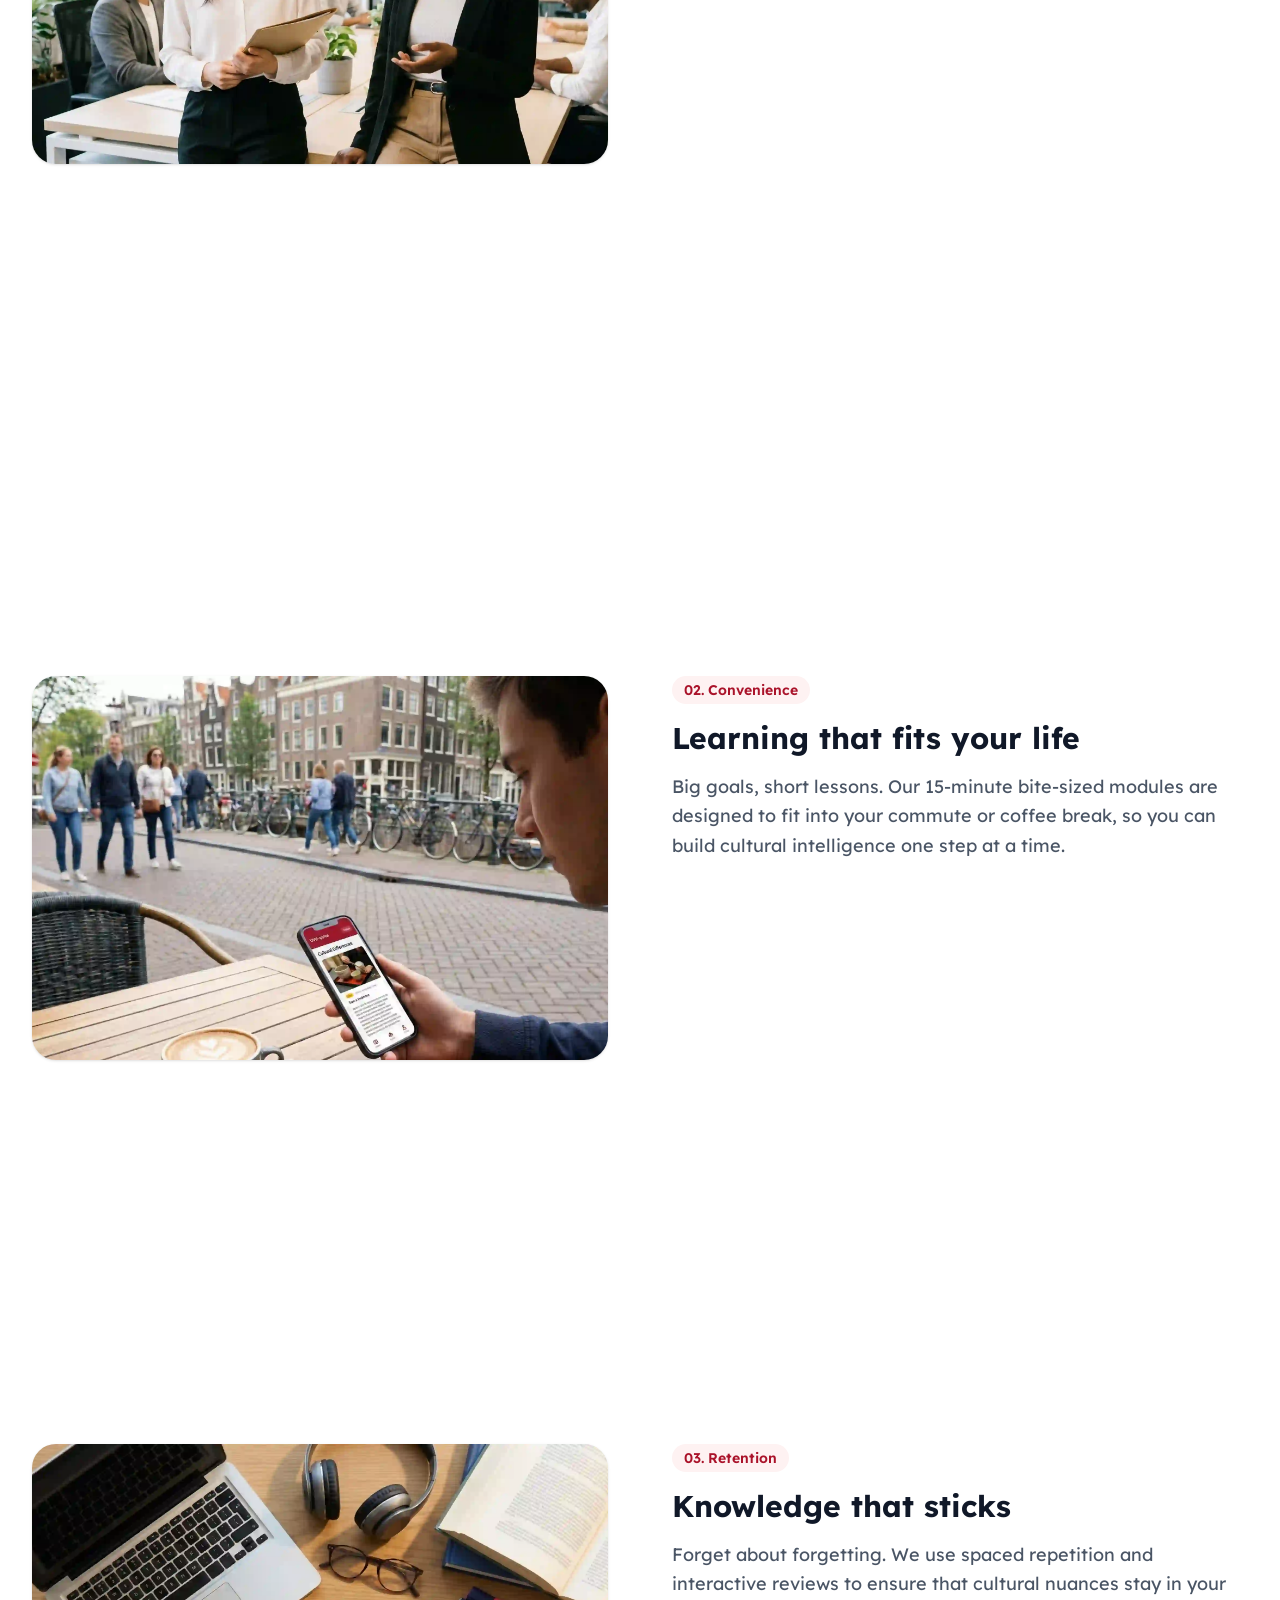
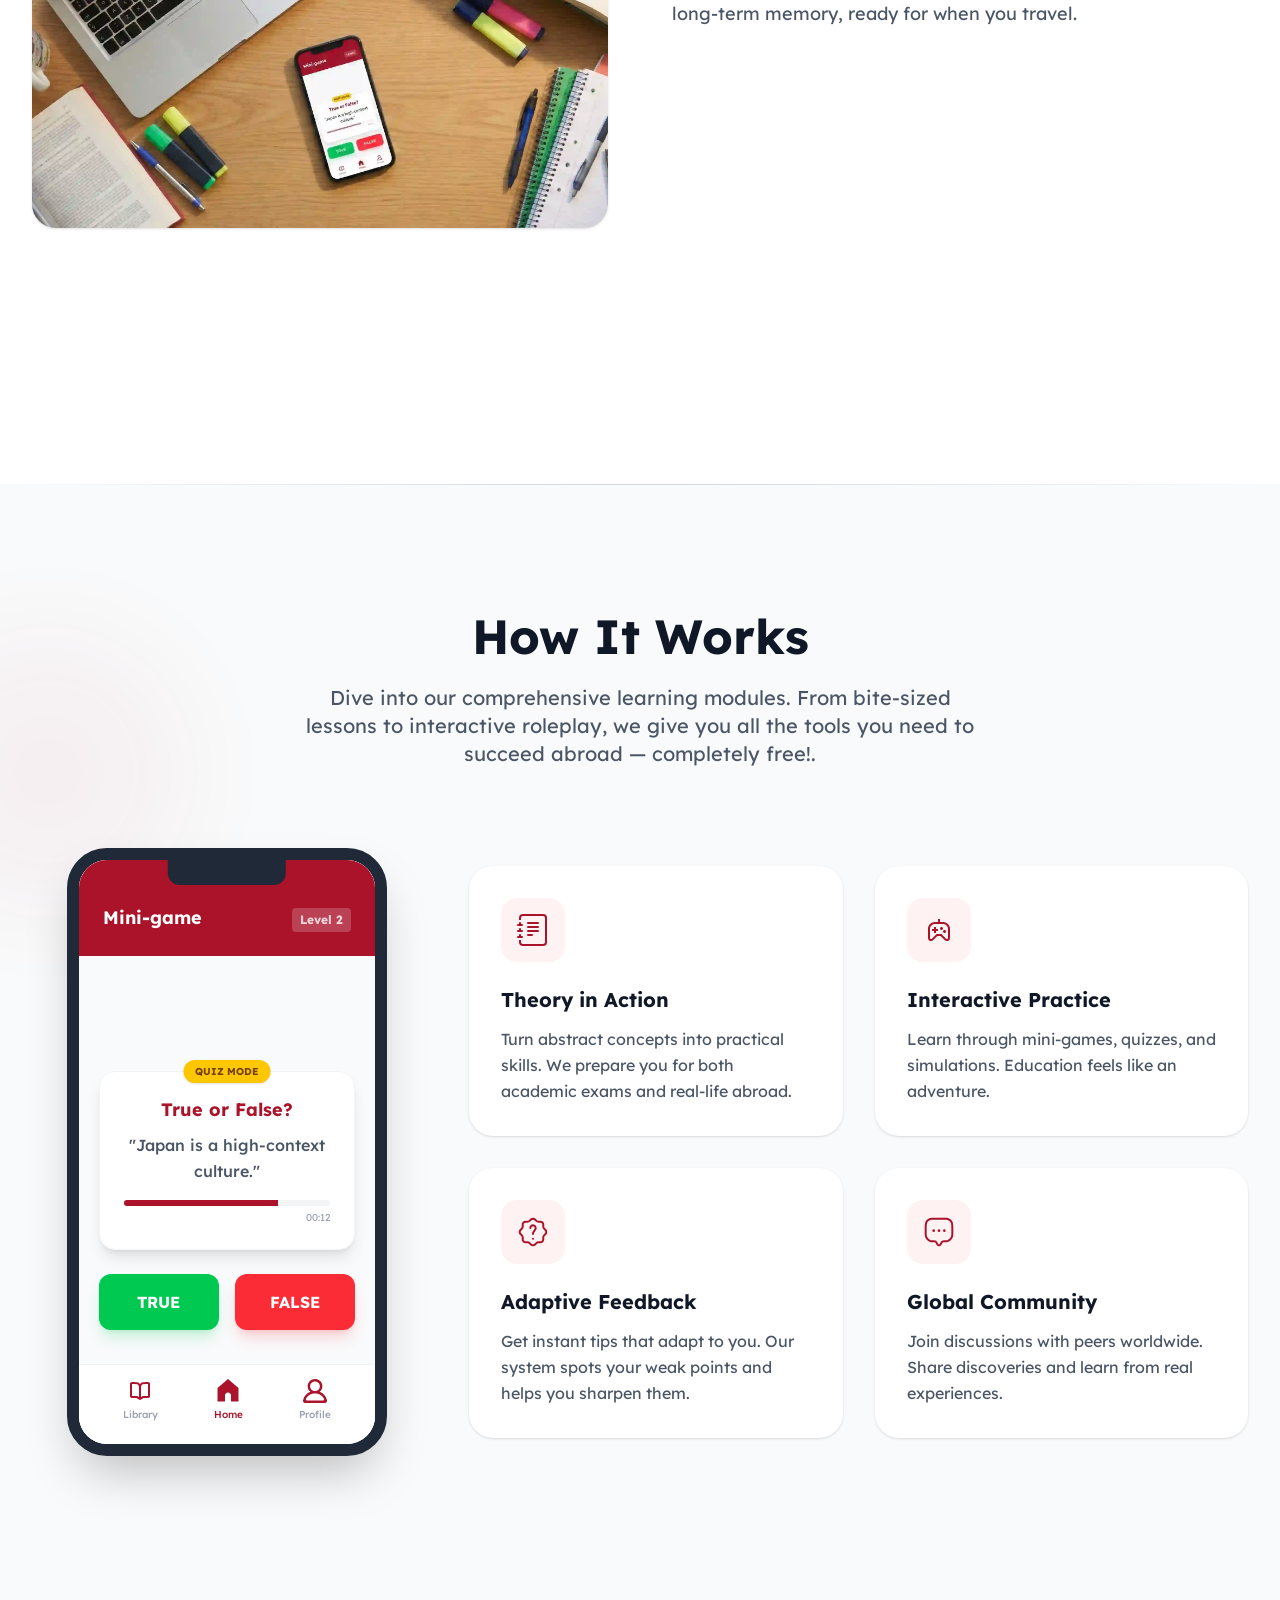
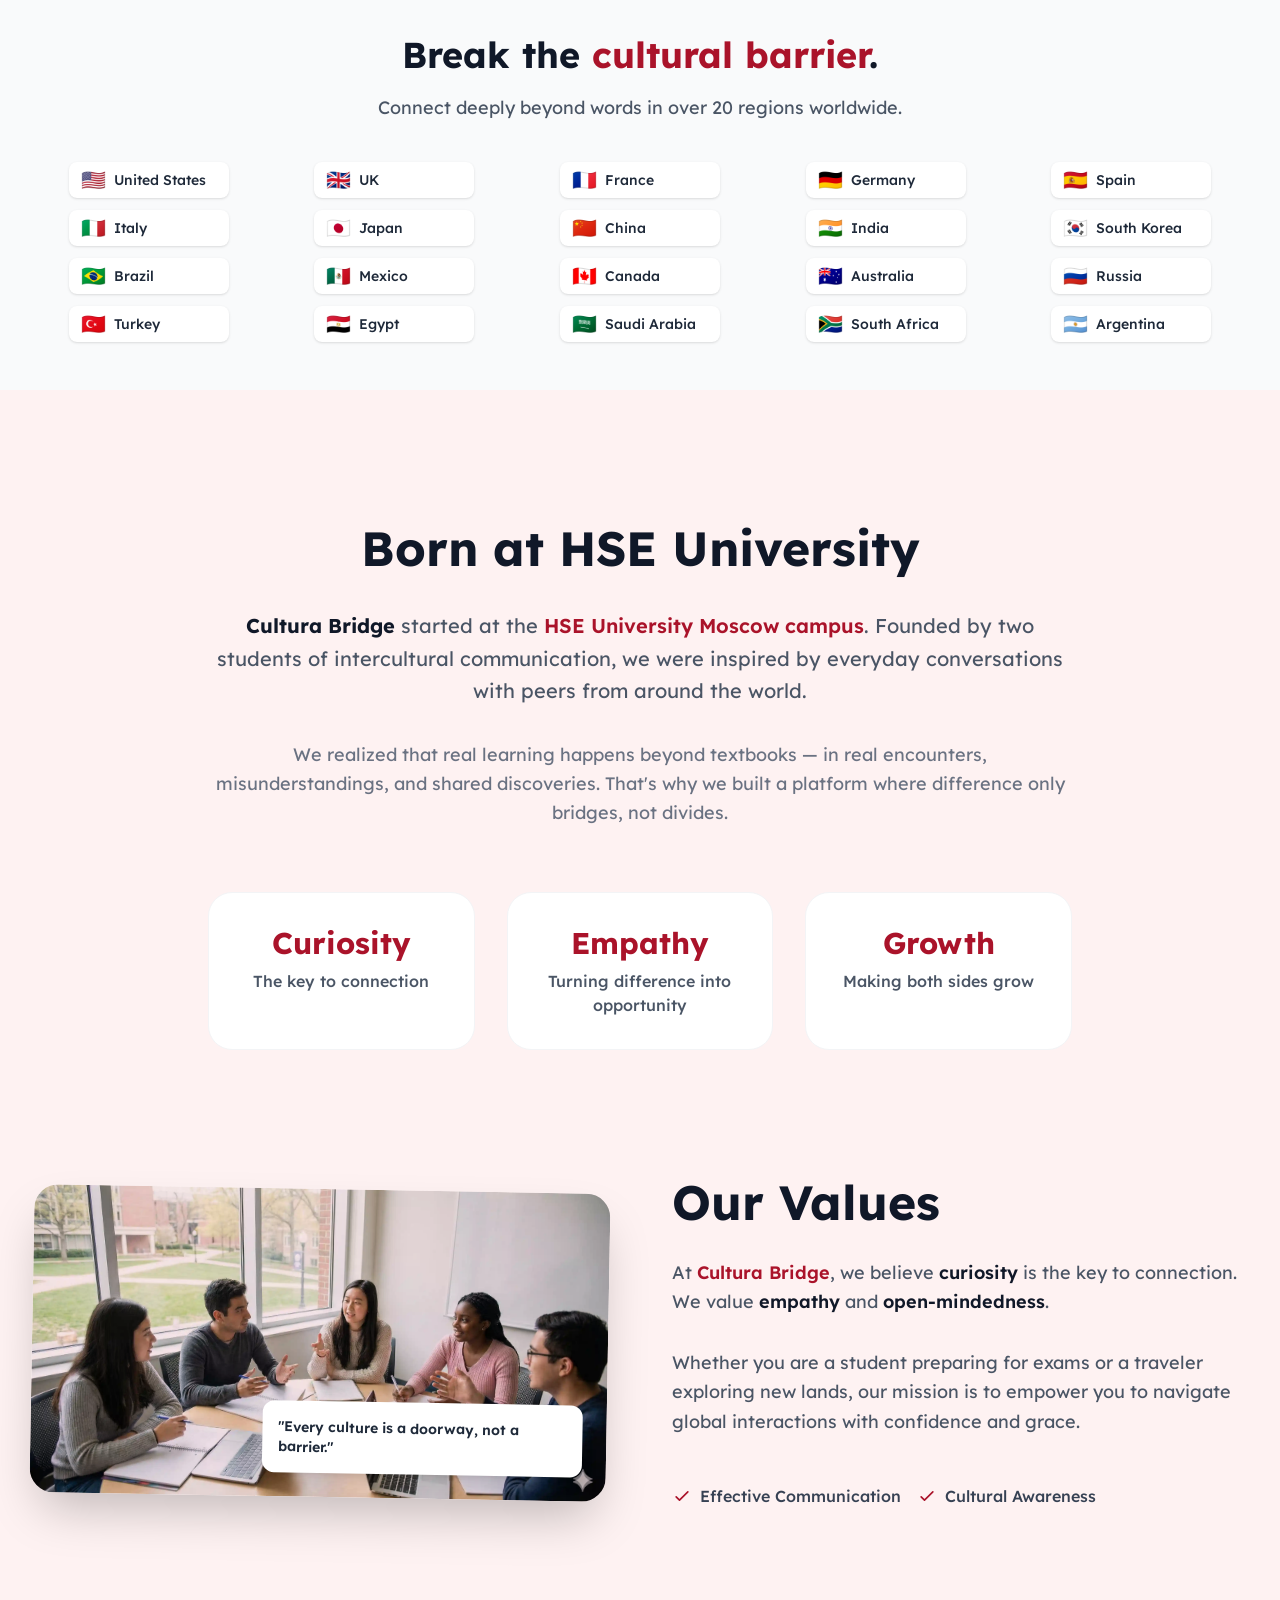
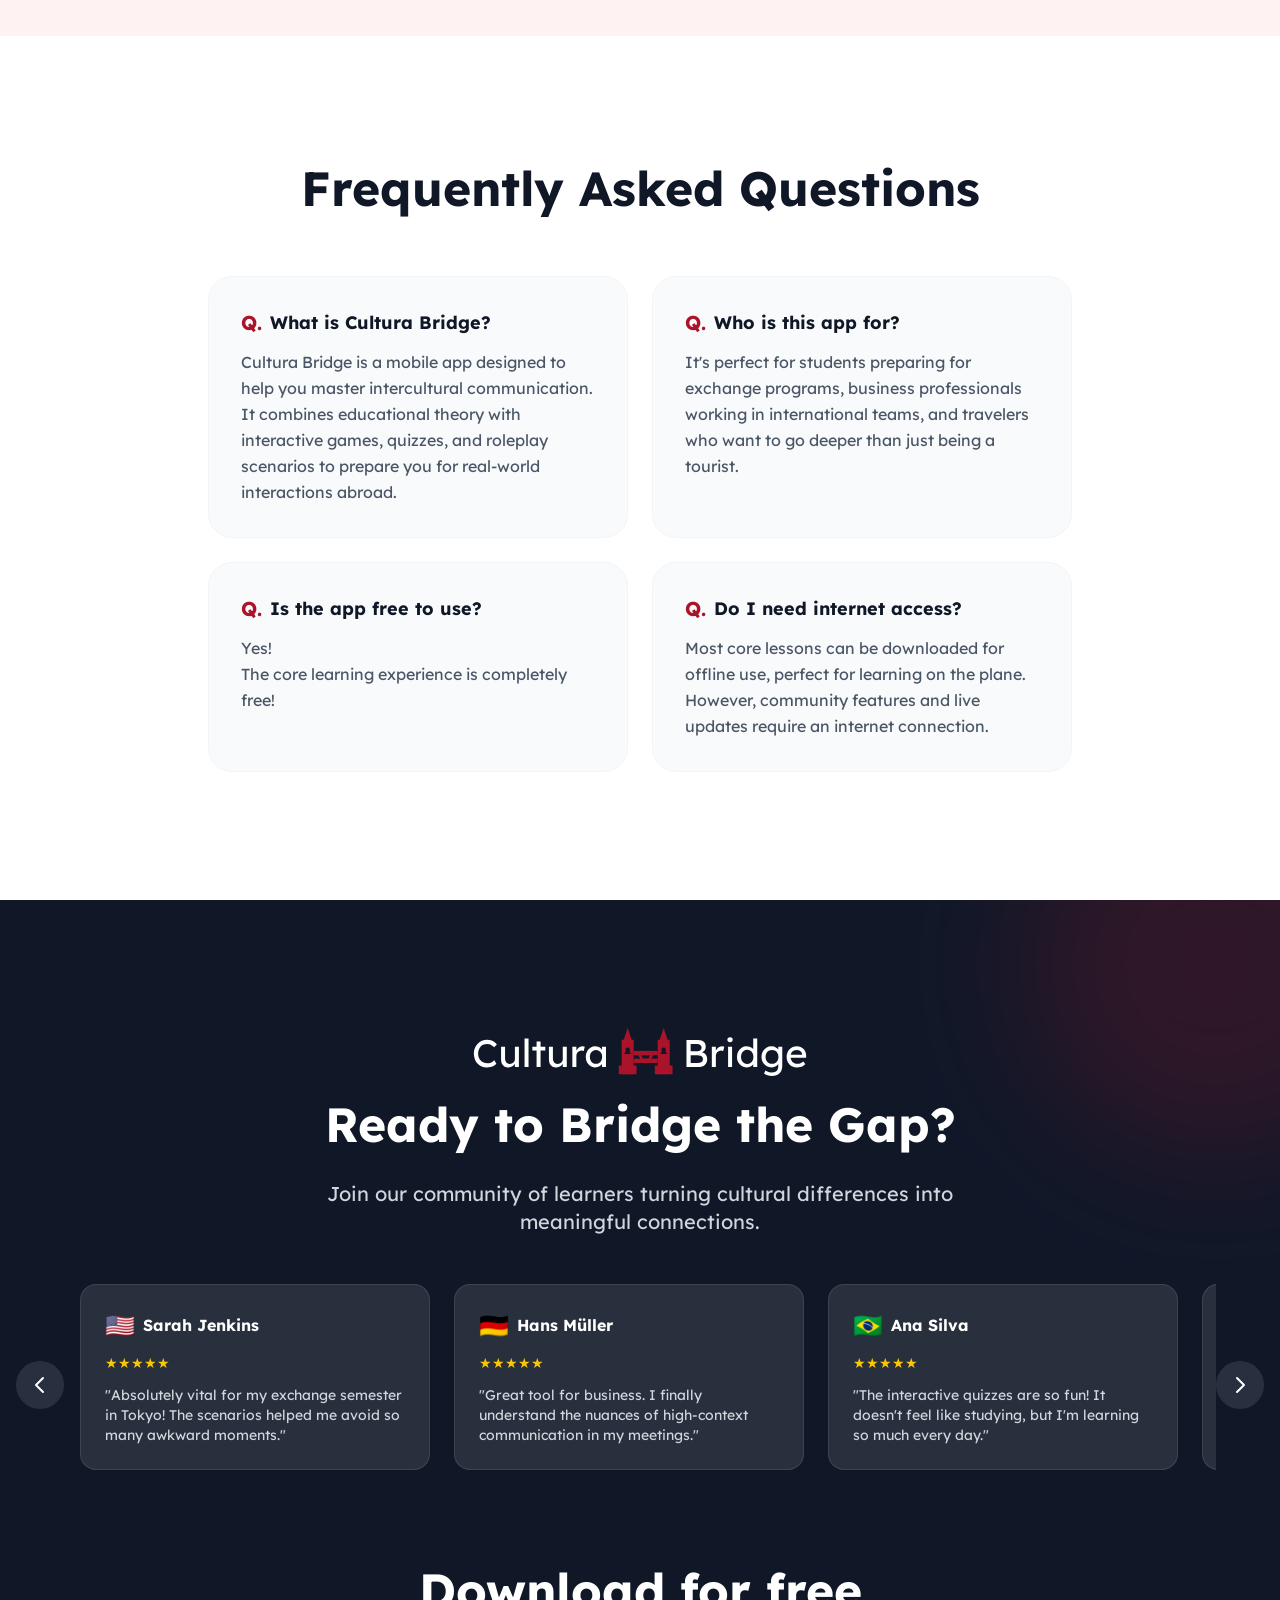
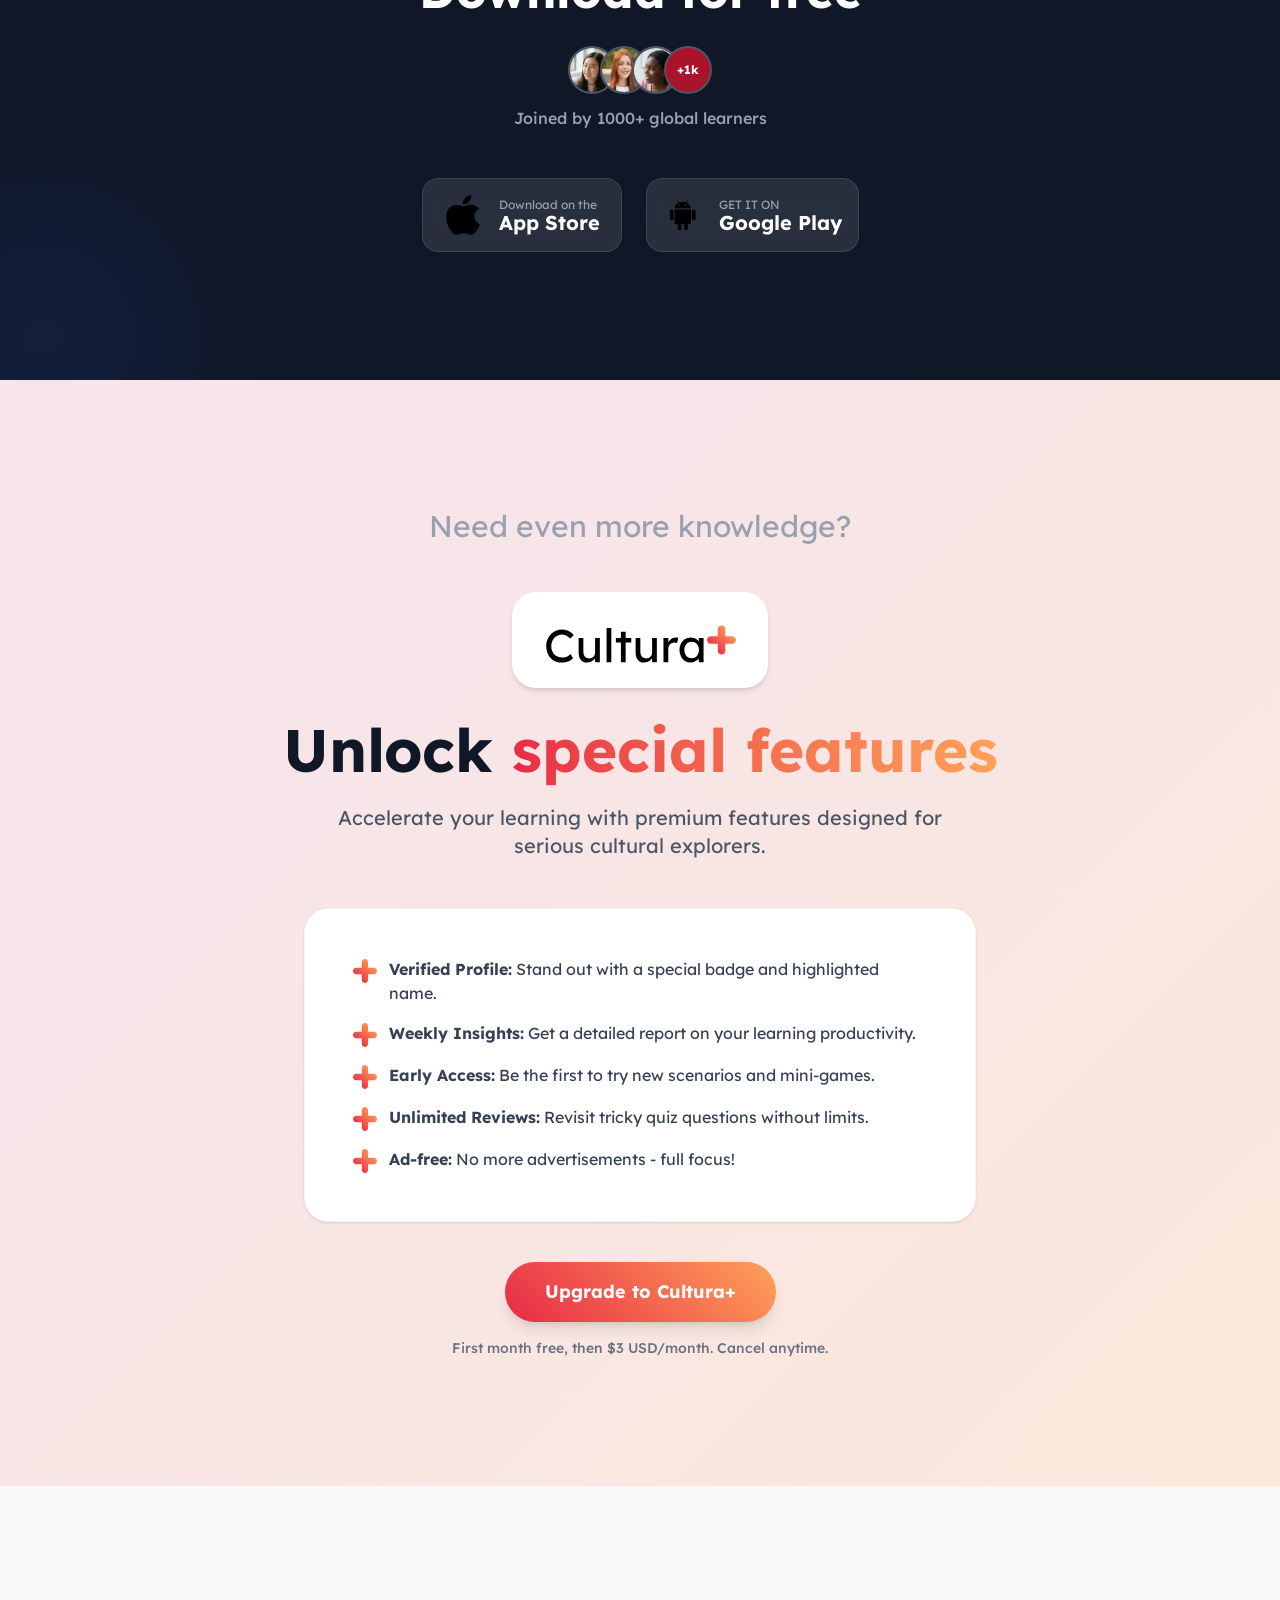
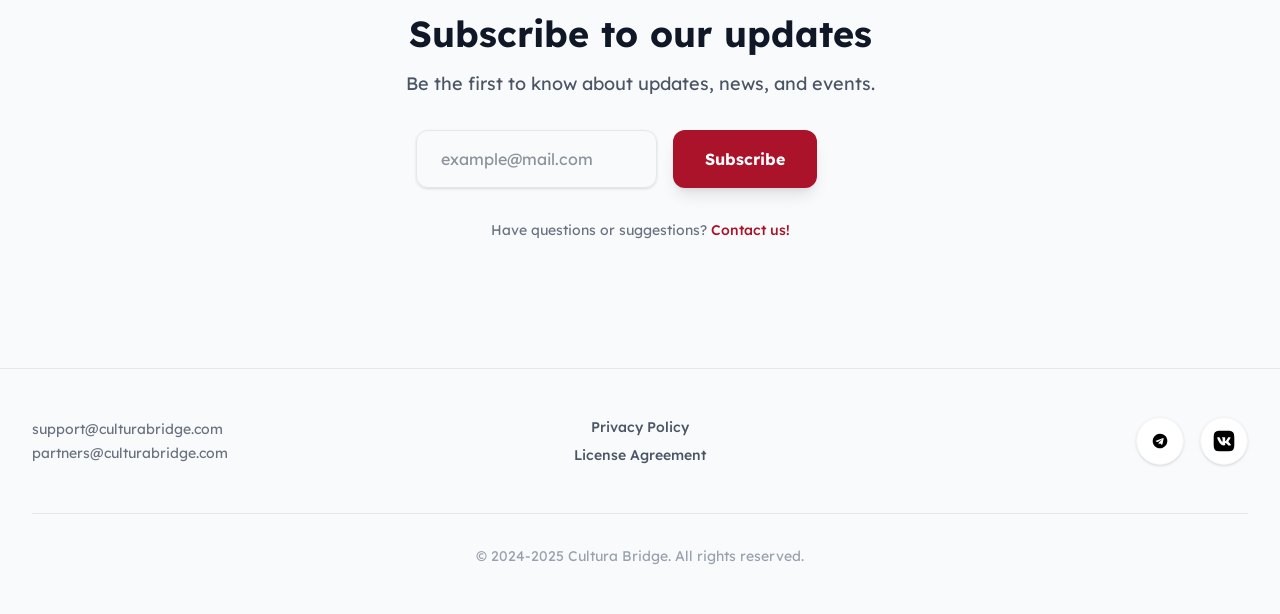
==== commit e28a07ea: "final" ====
--- a/index.html
+++ b/index.html
@@ -46,8 +46,8 @@
                     <a href="#about-us" class="nav-link text-gray-600 hover:text-cultura transition-colors font-medium py-1">About Us</a>
                     <a href="#values" class="nav-link text-gray-600 hover:text-cultura transition-colors font-medium py-1">Values</a>
                     <a href="#faq" class="nav-link text-gray-600 hover:text-cultura transition-colors font-medium py-1">FAQ</a>
+                    <a href="#download-section" class="nav-link text-gray-600 hover:text-cultura transition-colors font-medium py-1">Download</a>
                     <a href="#subscription" class="nav-link text-gray-600 hover:text-cultura transition-colors font-medium py-1">Cultura+</a>
-                    <a href="#download-section" class="nav-link text-gray-600 hover:text-cultura transition-colors font-medium py-1">Download</a>
                 </div>
 
                 <div class="hidden lg:block">
@@ -175,7 +175,7 @@
 
             <div class="flex flex-col space-y-32">
 
-                <div class="flex flex-col md:flex-row items-start gap-8 md:gap-16">
+                <div class="flex flex-col md:flex-row items-start gap-8 md:gap-16 py-32">
                     <div class="w-full md:w-1/2">
                         <div class="bg-gray-100 rounded-3xl overflow-hidden h-64 md:h-96 w-full shadow-sm">
                             <img src="static/promo_1.webp" alt="Immersive real-life scenarios" class="w-full h-full object-cover">
@@ -193,7 +193,7 @@
                     </div>
                 </div>
 
-                <div class="flex flex-col md:flex-row items-start gap-8 md:gap-16">
+                <div class="flex flex-col md:flex-row items-start gap-8 md:gap-16 py-32">
                     <div class="w-full md:w-1/2">
                         <div class="bg-gray-100 rounded-3xl overflow-hidden h-64 md:h-96 w-full shadow-sm">
                             <img src="static/promo_2.webp" alt="Bite-sized learning on the go" class="w-full h-full object-cover">
@@ -212,7 +212,7 @@
                     </div>
                 </div>
 
-                <div class="flex flex-col md:flex-row items-start gap-8 md:gap-16">
+                <div class="flex flex-col md:flex-row items-start gap-8 md:gap-16 py-32">
                     <div class="w-full md:w-1/2">
                         <div class="bg-gray-100 rounded-3xl overflow-hidden h-64 md:h-96 w-full shadow-sm">
                             <img src="static/promo_3.webp" alt="Long-term retention methods" class="w-full h-full object-cover">
@@ -706,16 +706,16 @@
     <section id="subscription" class="py-32 relative overflow-hidden" style="background: linear-gradient(135deg, rgba(232,42,71,0.1) 30%, rgba(255,161,88,0.2) 100%);">
         <div class="max-w-4xl mx-auto px-4 text-center relative z-10">
 
+            <h3 class="text-2xl md:text-3xl mb-12 text-gray-400">
+                Need even more knowledge?
+            </h3>
+
             <!-- Badge -->
             <div class="inline-flex items-center justify-center mb-8">
                 <div class="w-64 h-24 bg-white rounded-3xl shadow-md flex items-center justify-center">
                     <img src="static/cultura+.svg" alt="Cultura Plus" class="w-48 h-12">
                 </div>
             </div>
-
-            <h3 class="text-4xl md:text-6xl mb-6 text-gray-600">
-                Need even more knowledge?
-            </h3>
 
             <h2 class="text-4xl md:text-6xl font-bold mb-6 text-gray-900">
                 Unlock <span class="bg-clip-text text-transparent bg-gradient-to-r from-[#E82A47] to-[#FFA158]">special features</span>
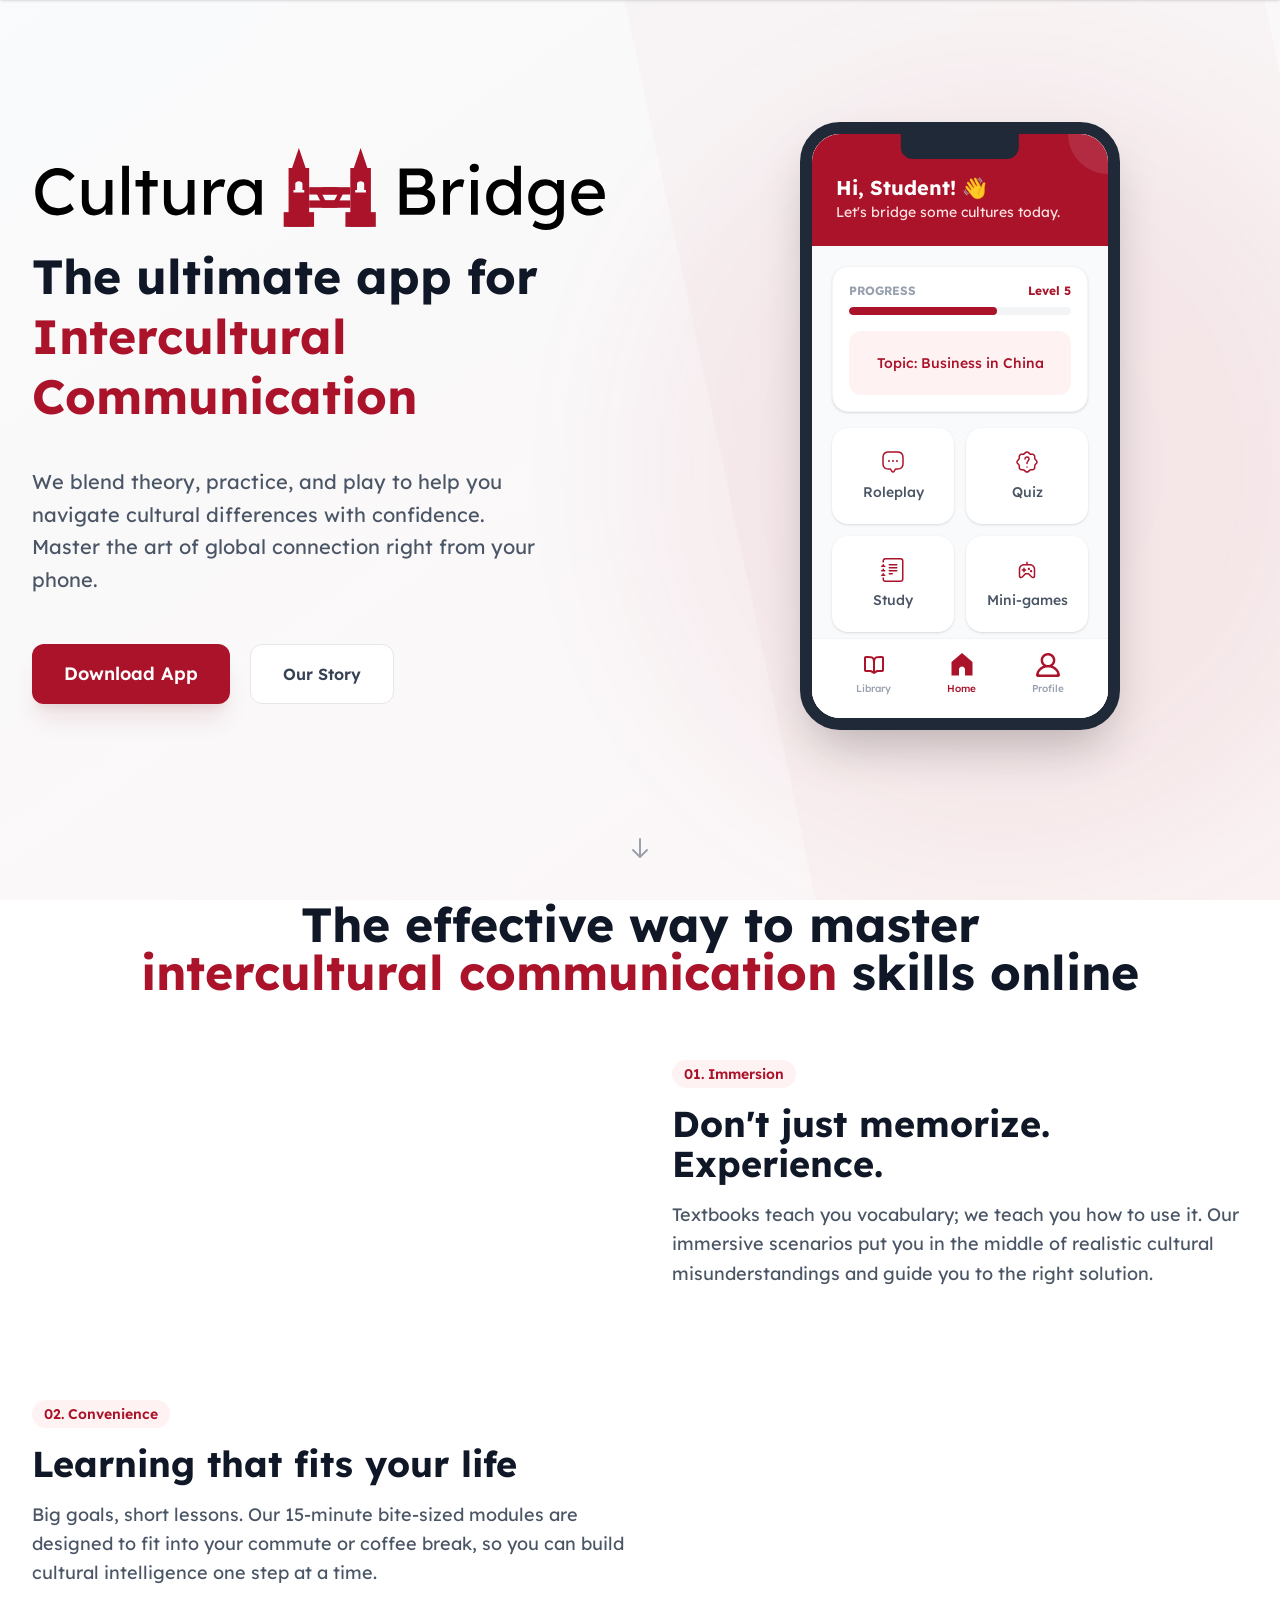
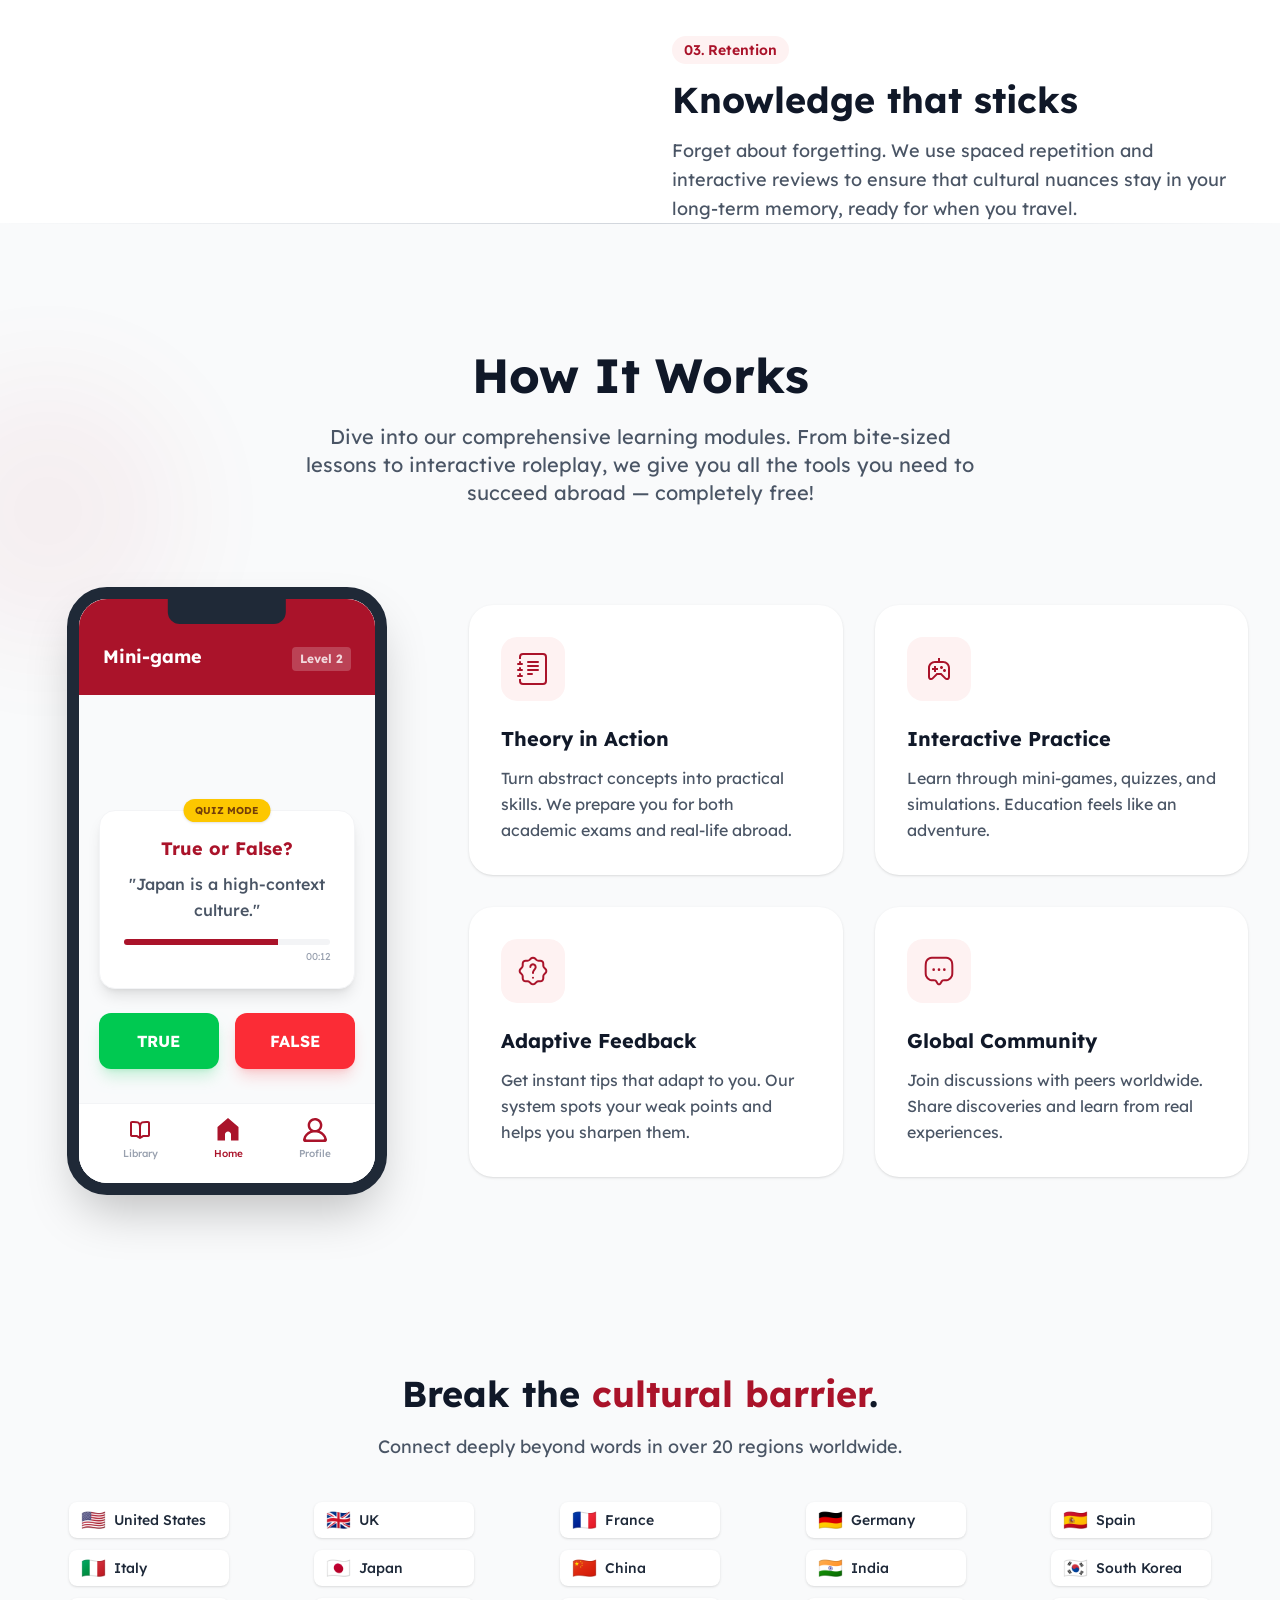
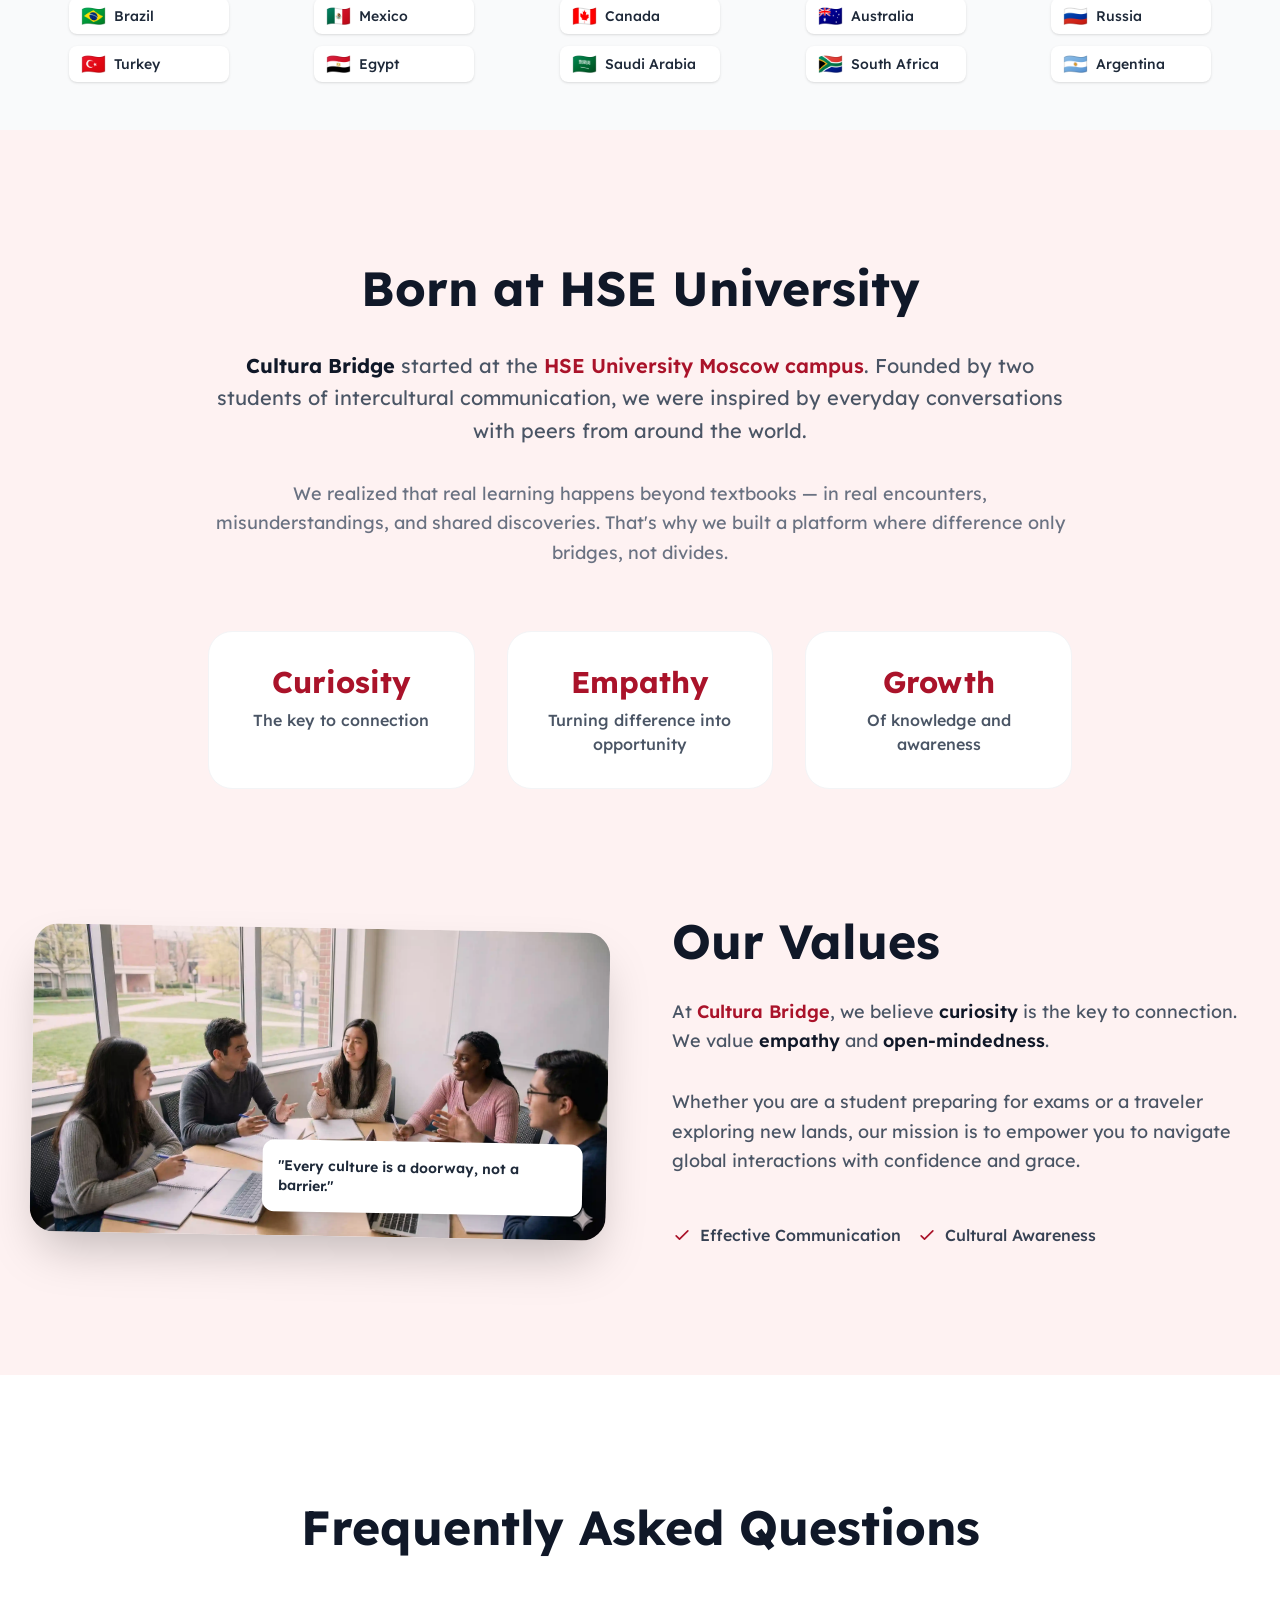
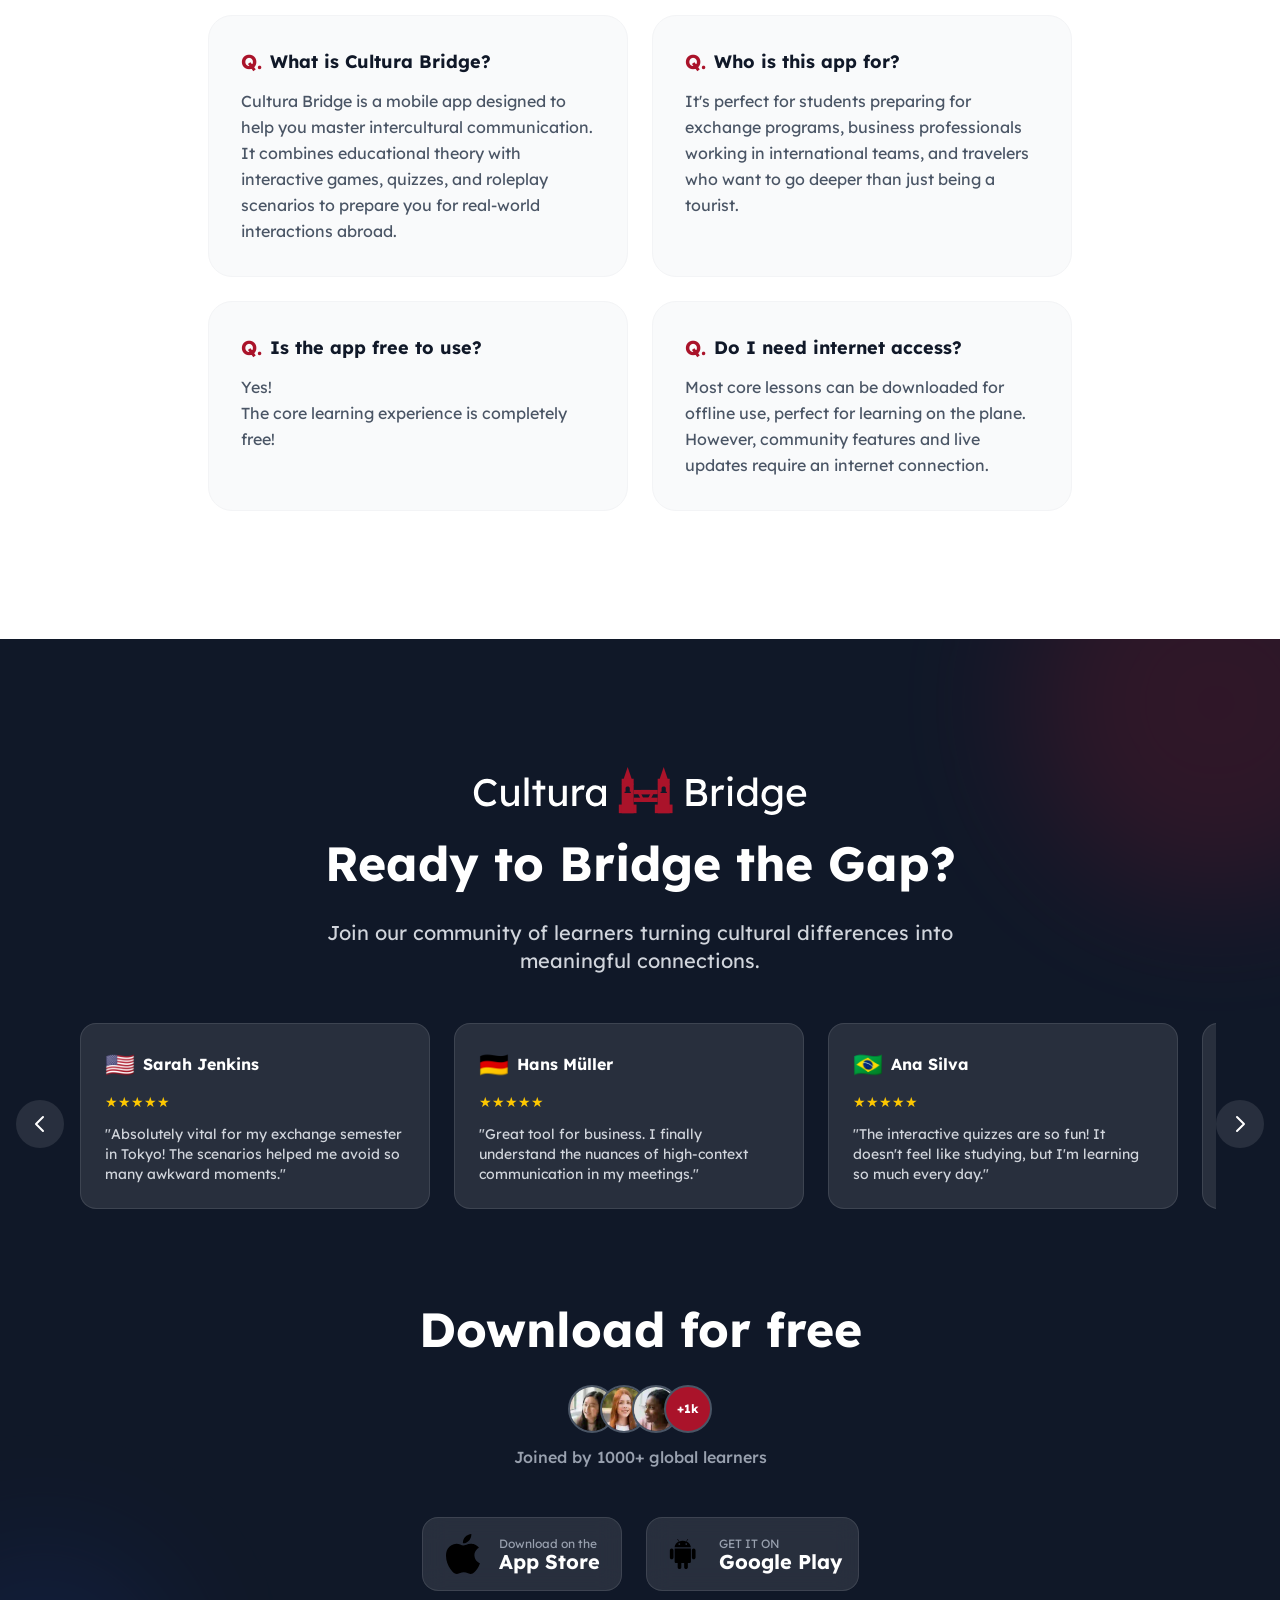
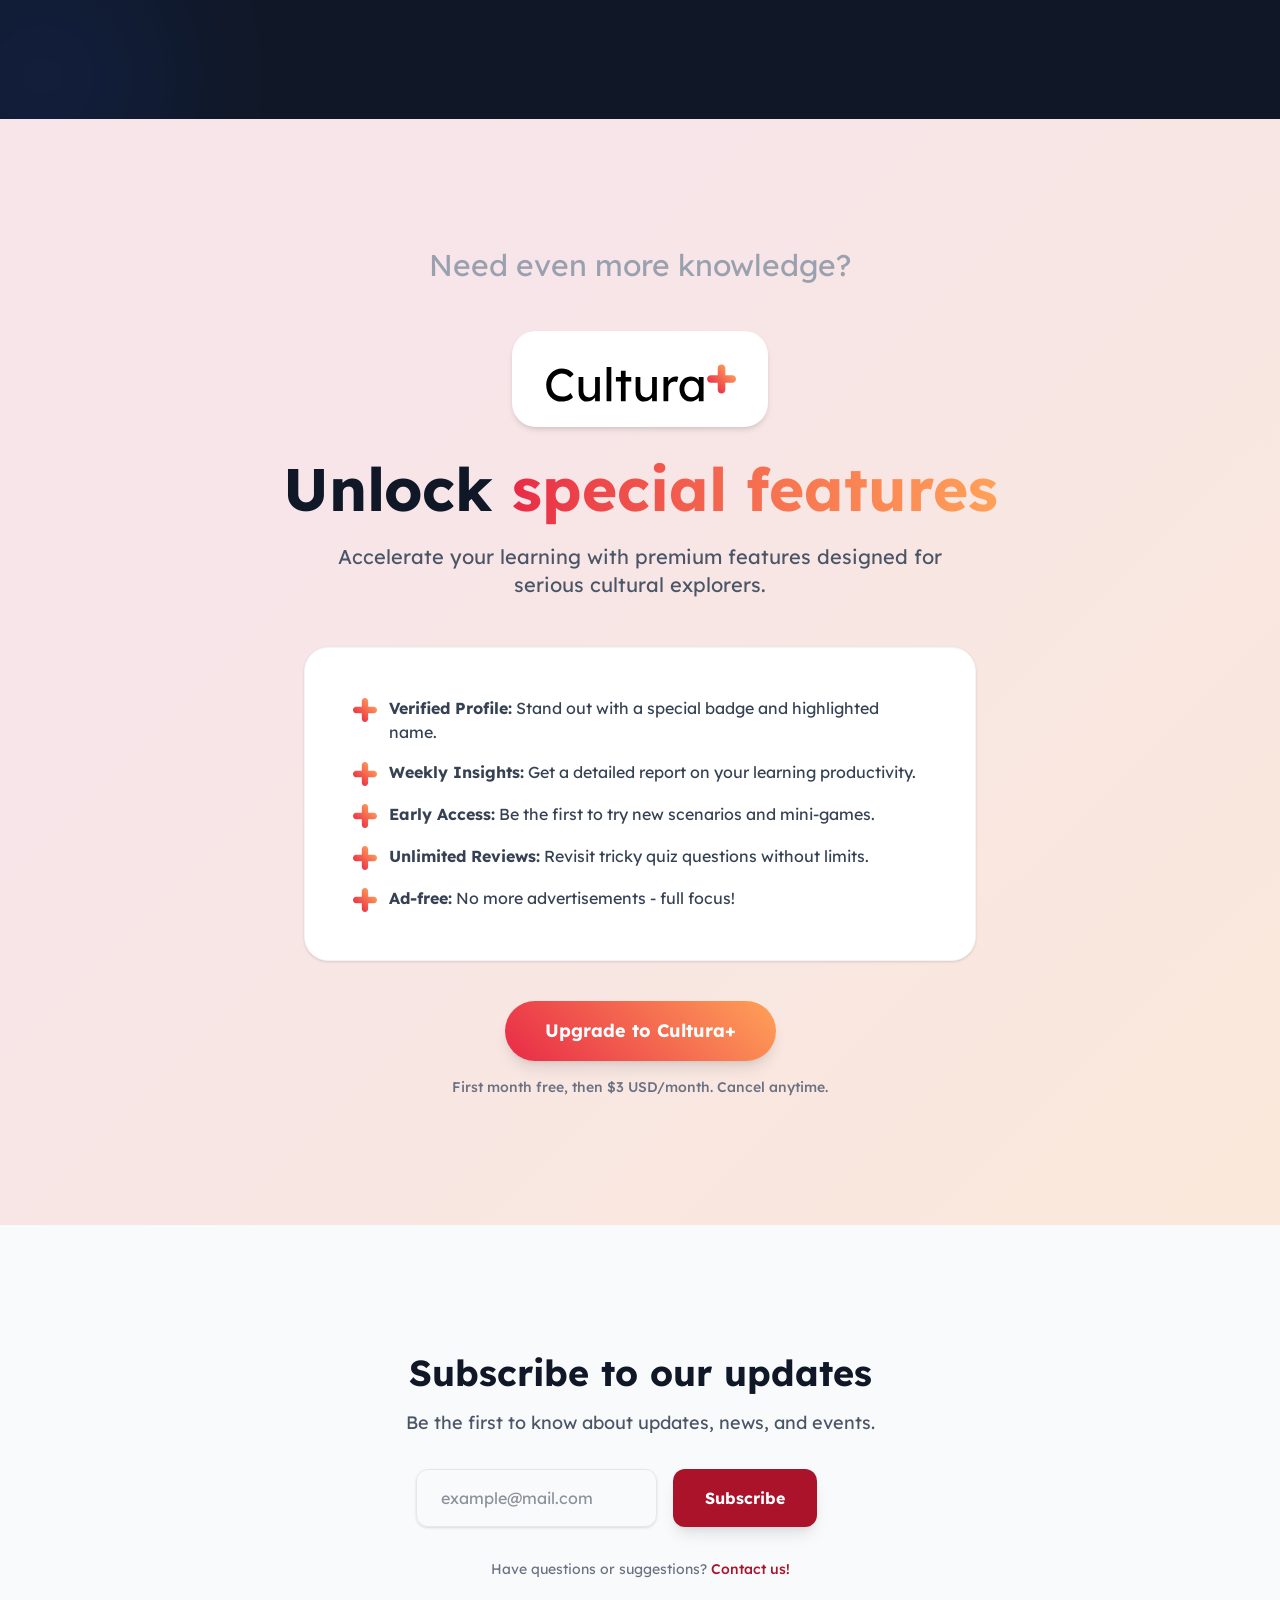
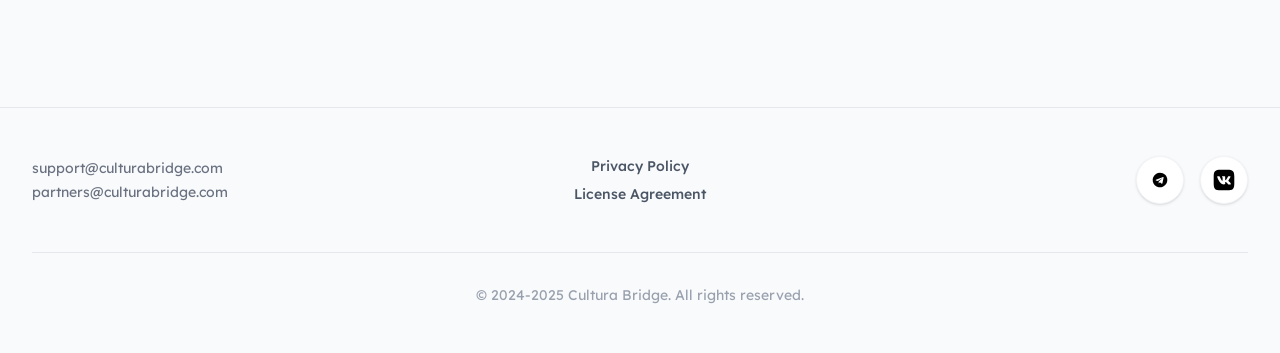
==== commit 243d4333: "pravki 1" ====
--- a/index.html
+++ b/index.html
@@ -22,7 +22,7 @@
     <meta name="twitter:card" content="summary_large_image">
 
     <!-- Styles -->
-    <link rel="stylesheet" href="style.css">
+    <link rel="stylesheet" href="style.css?v=2">
 
     <!-- Logic -->
     <script src="main.js" defer></script>
@@ -163,71 +163,78 @@
         </div>
     </header>
 
-    <!-- Promo section -->
-    <section id="effective-method" class="py-32 bg-white">
-        <div class="max-w-7xl mx-auto px-4 sm:px-6 lg:px-8">
-            <div class="text-center mb-32">
+    <!-- 3. Promo Section -->
+    <section id="effective-method" class="bg-white">
+        <div class="max-w-7xl mx-auto px-4 sm:px-6 lg:px-8 py-16 lg:py-32">
+            <div class="text-center mb-16 md:mb-32">
                 <h2 class="text-3xl md:text-5xl font-bold text-gray-900">
                     The effective way to master<br/>
                     <span class="text-cultura"> intercultural communication</span> skills online
                 </h2>
             </div>
 
-            <div class="flex flex-col space-y-32">
-
-                <div class="flex flex-col md:flex-row items-start gap-8 md:gap-16 py-32">
+            <div class="flex flex-col gap-12 md:gap-24">
+
+                <div class="flex flex-col md:flex-row items-center md:items-start gap-8 md:gap-16">
                     <div class="w-full md:w-1/2">
-                        <div class="bg-gray-100 rounded-3xl overflow-hidden h-64 md:h-96 w-full shadow-sm">
-                            <img src="static/promo_1.webp" alt="Immersive real-life scenarios" class="w-full h-full object-cover">
-                        </div>
-                    </div>
-                    <div class="w-full md:w-1/2 md:py-8"> <div class="inline-flex items-center gap-2 px-3 py-1 rounded-full bg-red-50 text-cultura text-sm font-semibold mb-4">
-                            01. Immersion
-                        </div>
-                        <h3 class="text-2xl md:text-3xl font-bold text-gray-900 mb-4">
-                            Don't just memorize. Experience.
-                        </h3>
-                        <p class="text-lg text-gray-600 leading-relaxed">
-                            Textbooks teach you vocabulary; we teach you how to use it. Our immersive scenarios put you in the middle of realistic cultural misunderstandings and guide you to the right solution.
-                        </p>
-                    </div>
-                </div>
-
-                <div class="flex flex-col md:flex-row items-start gap-8 md:gap-16 py-32">
+                        <div class="bg-gray-100 rounded-3xl overflow-hidden aspect-video shadow-sm relative">
+                            <img src="static/promo_1.webp" alt="Immersive real-life scenarios" class="absolute inset-0 w-full h-full object-cover">
+                        </div>
+                    </div>
+                    <div class="w-full md:w-1/2 flex flex-col justify-center md:py-8">
+                         <div>
+                            <div class="inline-flex items-center gap-2 px-3 py-1 rounded-full bg-red-50 text-cultura text-sm font-semibold mb-4">
+                                01. Immersion
+                            </div>
+                            <h3 class="text-2xl md:text-4xl font-bold text-gray-900 mb-4">
+                                Don't just memorize. Experience.
+                            </h3>
+                            <p class="text-lg text-gray-600 leading-relaxed">
+                                Textbooks teach you vocabulary; we teach you how to use it. Our immersive scenarios put you in the middle of realistic cultural misunderstandings and guide you to the right solution.
+                            </p>
+                        </div>
+                    </div>
+                </div>
+
+                <div class="flex flex-col md:flex-row-reverse items-center md:items-start gap-8 md:gap-16">
                     <div class="w-full md:w-1/2">
-                        <div class="bg-gray-100 rounded-3xl overflow-hidden h-64 md:h-96 w-full shadow-sm">
-                            <img src="static/promo_2.webp" alt="Bite-sized learning on the go" class="w-full h-full object-cover">
-                        </div>
-                    </div>
-                    <div class="w-full md:w-1/2 md:py-8">
-                        <div class="inline-flex items-center gap-2 px-3 py-1 rounded-full bg-red-50 text-cultura text-sm font-semibold mb-4">
-                            02. Convenience
-                        </div>
-                        <h3 class="text-2xl md:text-3xl font-bold text-gray-900 mb-4">
-                            Learning that fits your life
-                        </h3>
-                        <p class="text-lg text-gray-600 leading-relaxed">
-                            Big goals, short lessons. Our 15-minute bite-sized modules are designed to fit into your commute or coffee break, so you can build cultural intelligence one step at a time.
-                        </p>
-                    </div>
-                </div>
-
-                <div class="flex flex-col md:flex-row items-start gap-8 md:gap-16 py-32">
+                        <div class="bg-gray-100 rounded-3xl overflow-hidden aspect-video shadow-sm relative">
+                            <img src="static/promo_2.webp" alt="Bite-sized learning on the go" class="absolute inset-0 w-full h-full object-cover">
+                        </div>
+                    </div>
+                    <div class="w-full md:w-1/2 flex flex-col justify-center md:py-8">
+                        <div>
+                            <div class="inline-flex items-center gap-2 px-3 py-1 rounded-full bg-red-50 text-cultura text-sm font-semibold mb-4">
+                                02. Convenience
+                            </div>
+                            <h3 class="text-2xl md:text-4xl font-bold text-gray-900 mb-4">
+                                Learning that fits your life
+                            </h3>
+                            <p class="text-lg text-gray-600 leading-relaxed">
+                                Big goals, short lessons. Our 15-minute bite-sized modules are designed to fit into your commute or coffee break, so you can build cultural intelligence one step at a time.
+                            </p>
+                        </div>
+                    </div>
+                </div>
+
+                <div class="flex flex-col md:flex-row items-center md:items-start gap-8 md:gap-16">
                     <div class="w-full md:w-1/2">
-                        <div class="bg-gray-100 rounded-3xl overflow-hidden h-64 md:h-96 w-full shadow-sm">
-                            <img src="static/promo_3.webp" alt="Long-term retention methods" class="w-full h-full object-cover">
-                        </div>
-                    </div>
-                    <div class="w-full md:w-1/2 md:py-8">
-                        <div class="inline-flex items-center gap-2 px-3 py-1 rounded-full bg-red-50 text-cultura text-sm font-semibold mb-4">
-                            03. Retention
-                        </div>
-                        <h3 class="text-2xl md:text-3xl font-bold text-gray-900 mb-4">
-                            Knowledge that sticks
-                        </h3>
-                        <p class="text-lg text-gray-600 leading-relaxed">
-                            Forget about forgetting. We use spaced repetition and interactive reviews to ensure that cultural nuances stay in your long-term memory, ready for when you travel.
-                        </p>
+                        <div class="bg-gray-100 rounded-3xl overflow-hidden aspect-video shadow-sm relative">
+                            <img src="static/promo_3.webp" alt="Long-term retention methods" class="absolute inset-0 w-full h-full object-cover">
+                        </div>
+                    </div>
+                    <div class="w-full md:w-1/2 flex flex-col justify-center md:py-8">
+                        <div>
+                            <div class="inline-flex items-center gap-2 px-3 py-1 rounded-full bg-red-50 text-cultura text-sm font-semibold mb-4">
+                                03. Retention
+                            </div>
+                            <h3 class="text-2xl md:text-4xl font-bold text-gray-900 mb-4">
+                                Knowledge that sticks
+                            </h3>
+                            <p class="text-lg text-gray-600 leading-relaxed">
+                                Forget about forgetting. We use spaced repetition and interactive reviews to ensure that cultural nuances stay in your long-term memory, ready for when you travel.
+                            </p>
+                        </div>
                     </div>
                 </div>
             </div>
@@ -243,7 +250,7 @@
             <div class="text-center mb-20">
                 <h2 class="text-3xl md:text-5xl font-bold text-gray-900">How It Works</h2>
                 <p class="mt-6 text-xl text-gray-600 max-w-2xl mx-auto">
-                    Dive into our comprehensive learning modules. From bite-sized lessons to interactive roleplay, we give you all the tools you need to succeed abroad — completely free!.
+                    Dive into our comprehensive learning modules. From bite-sized lessons to interactive roleplay, we give you all the tools you need to succeed abroad — completely free!
                 </p>
             </div>
 
@@ -470,7 +477,7 @@
                 </div>
                 <div class="p-8 rounded-3xl bg-white border border-gray-100 hover:border-red-100 transition-colors">
                     <div class="text-3xl font-bold text-cultura mb-2">Growth</div>
-                    <div class="text-gray-600 font-medium">Making both sides grow</div>
+                    <div class="text-gray-600 font-medium">Of knowledge and awareness</div>
                 </div>
             </div>
         </div>
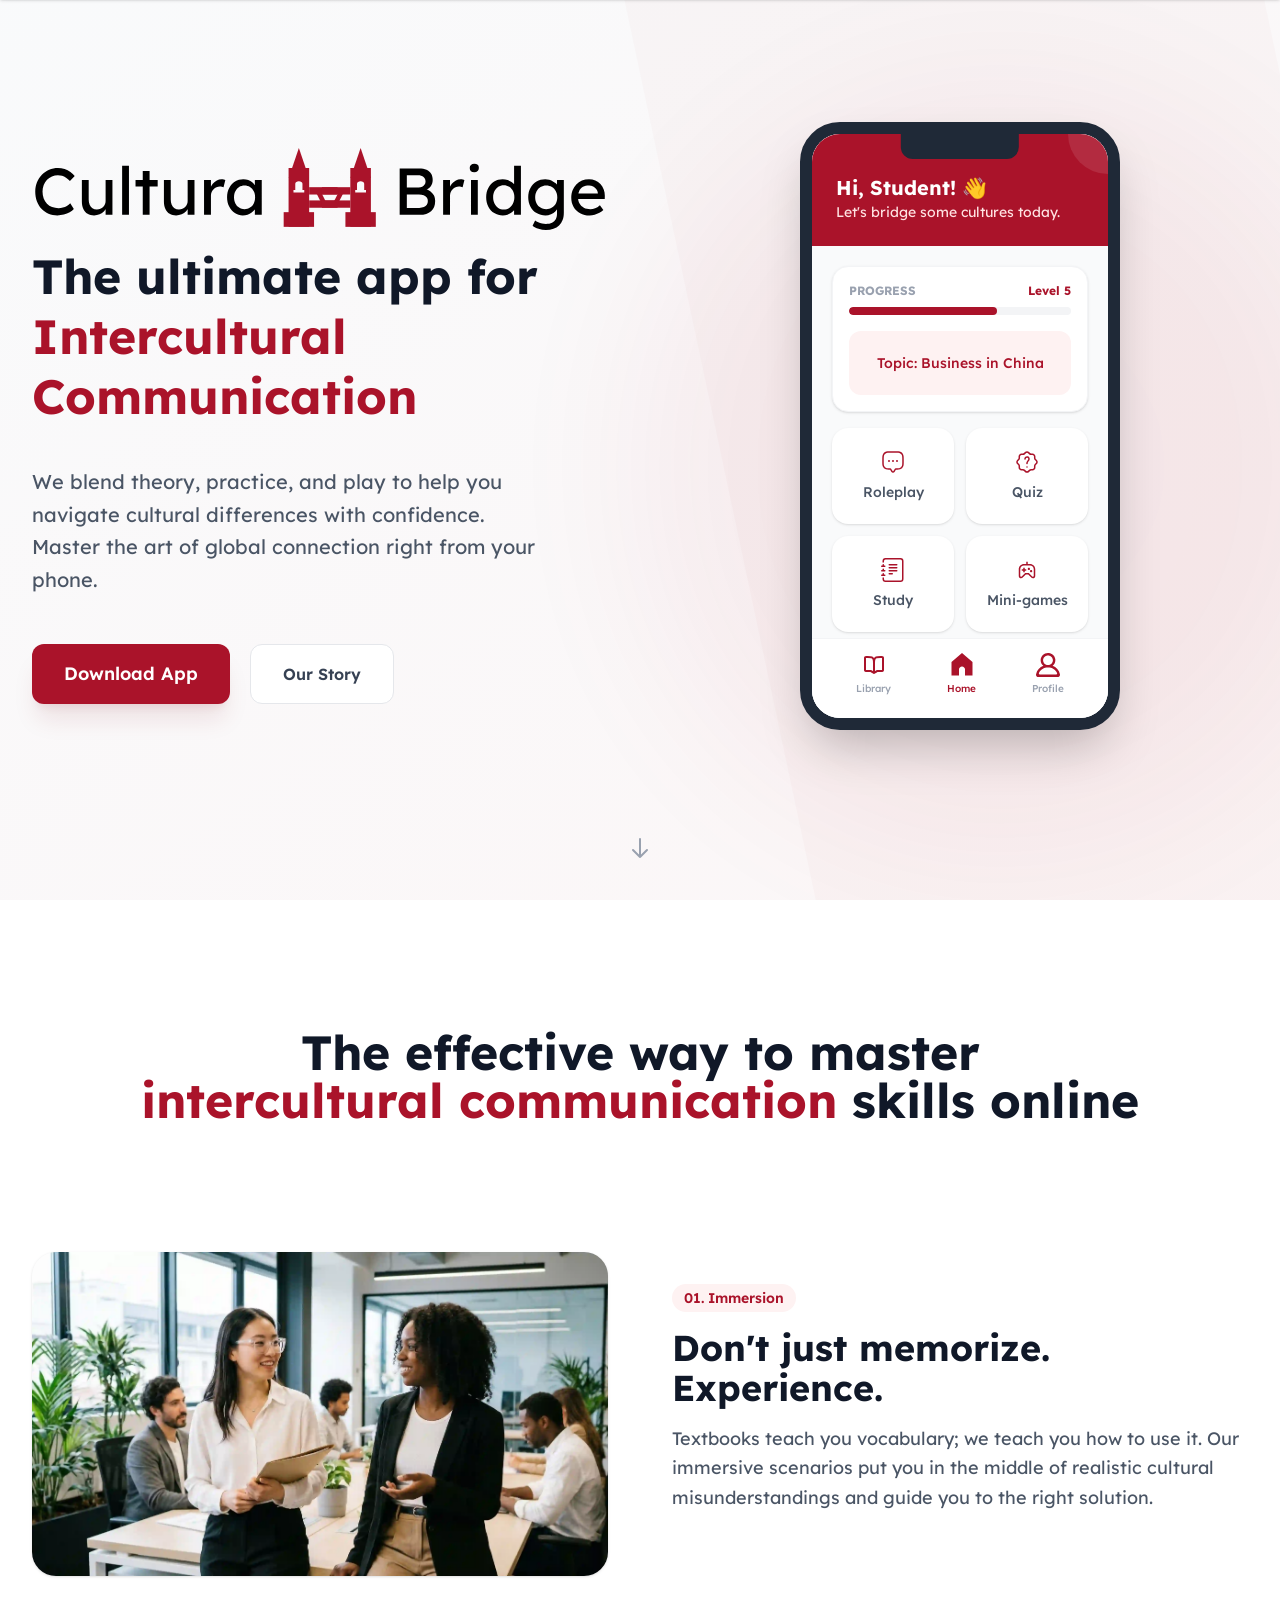
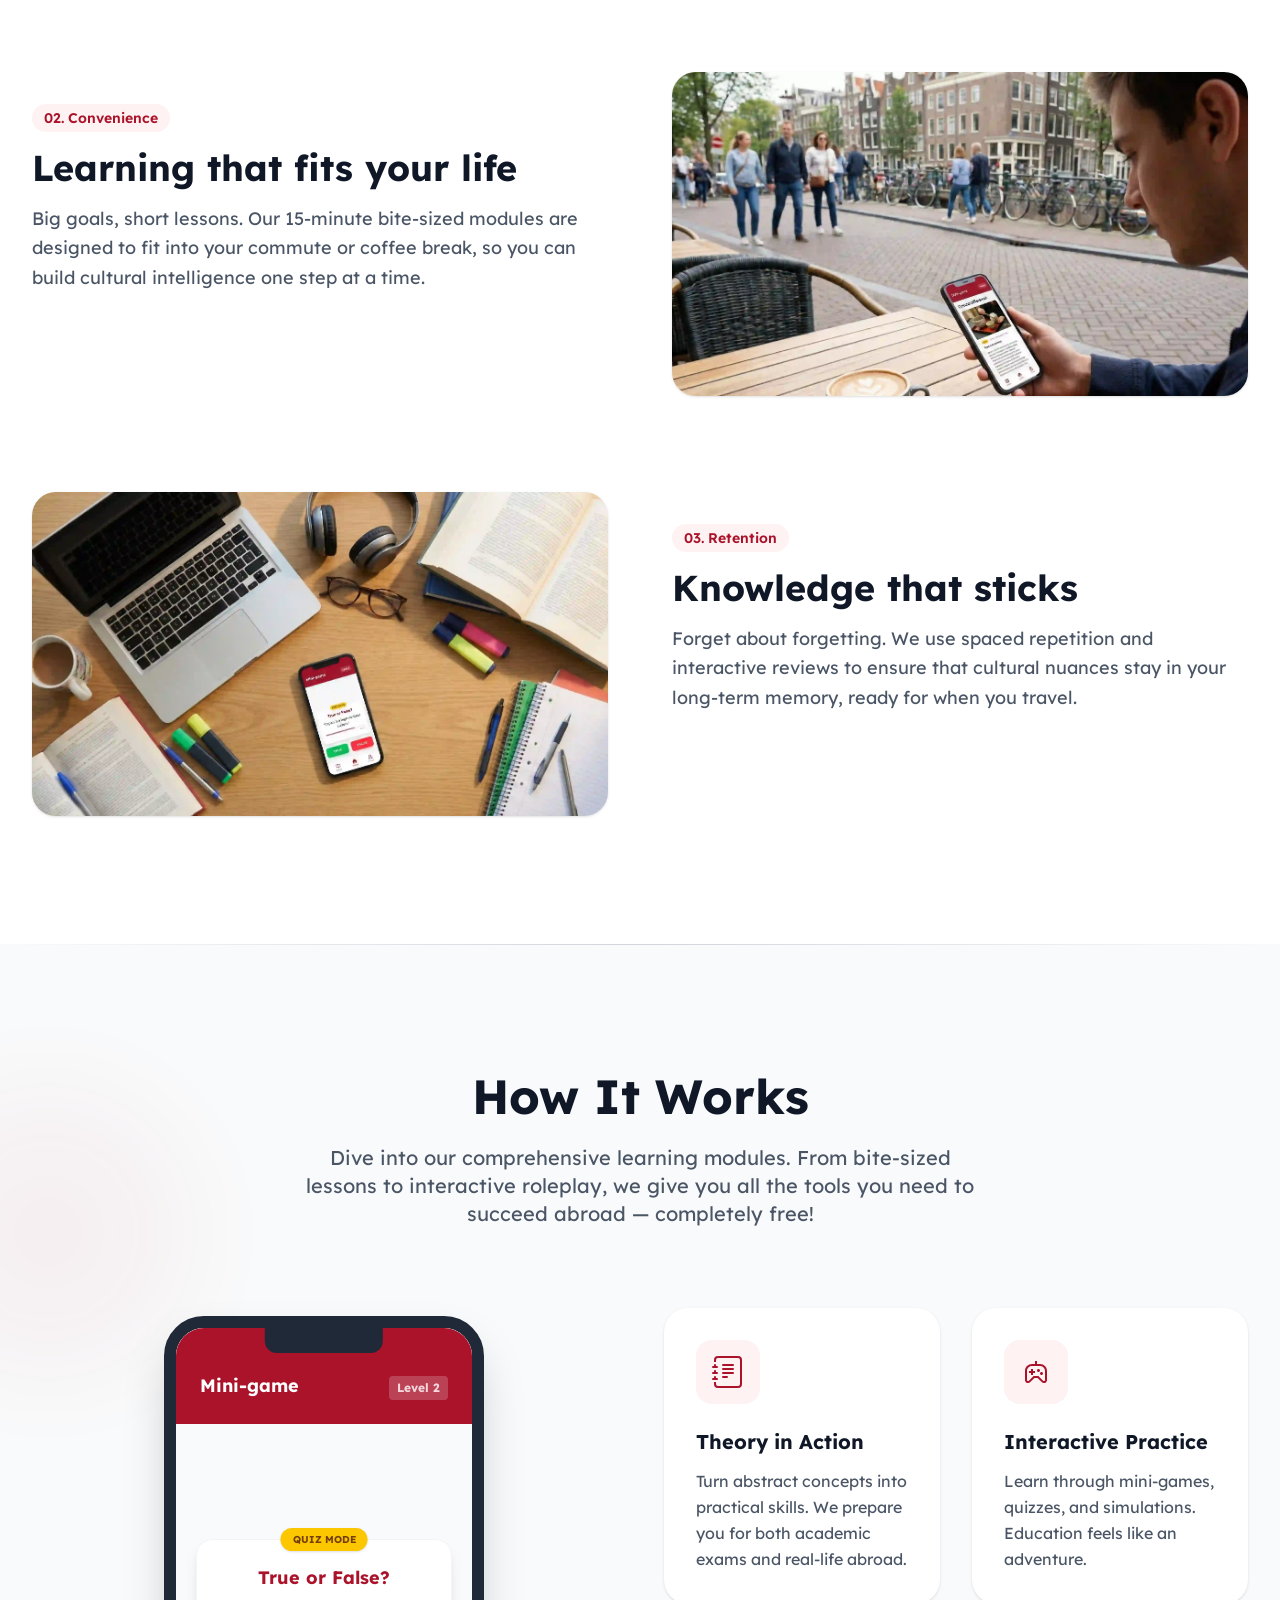
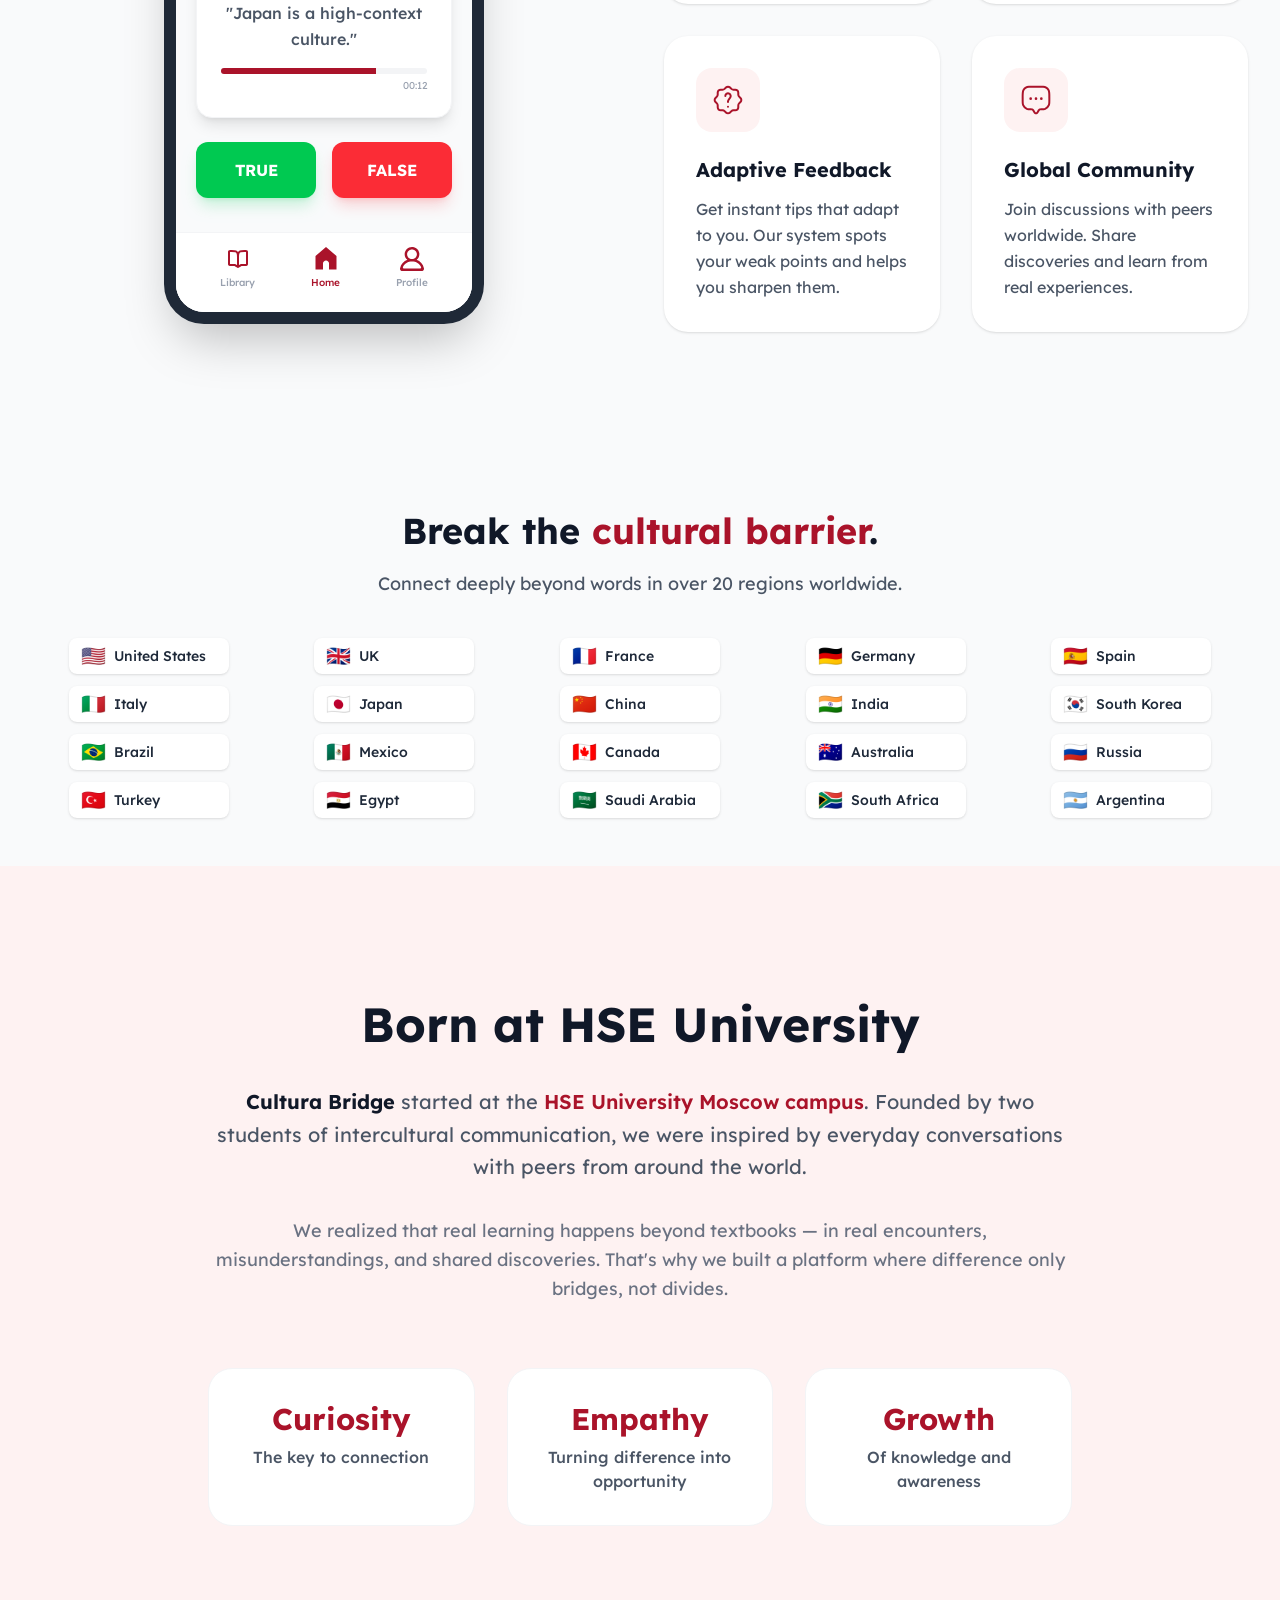
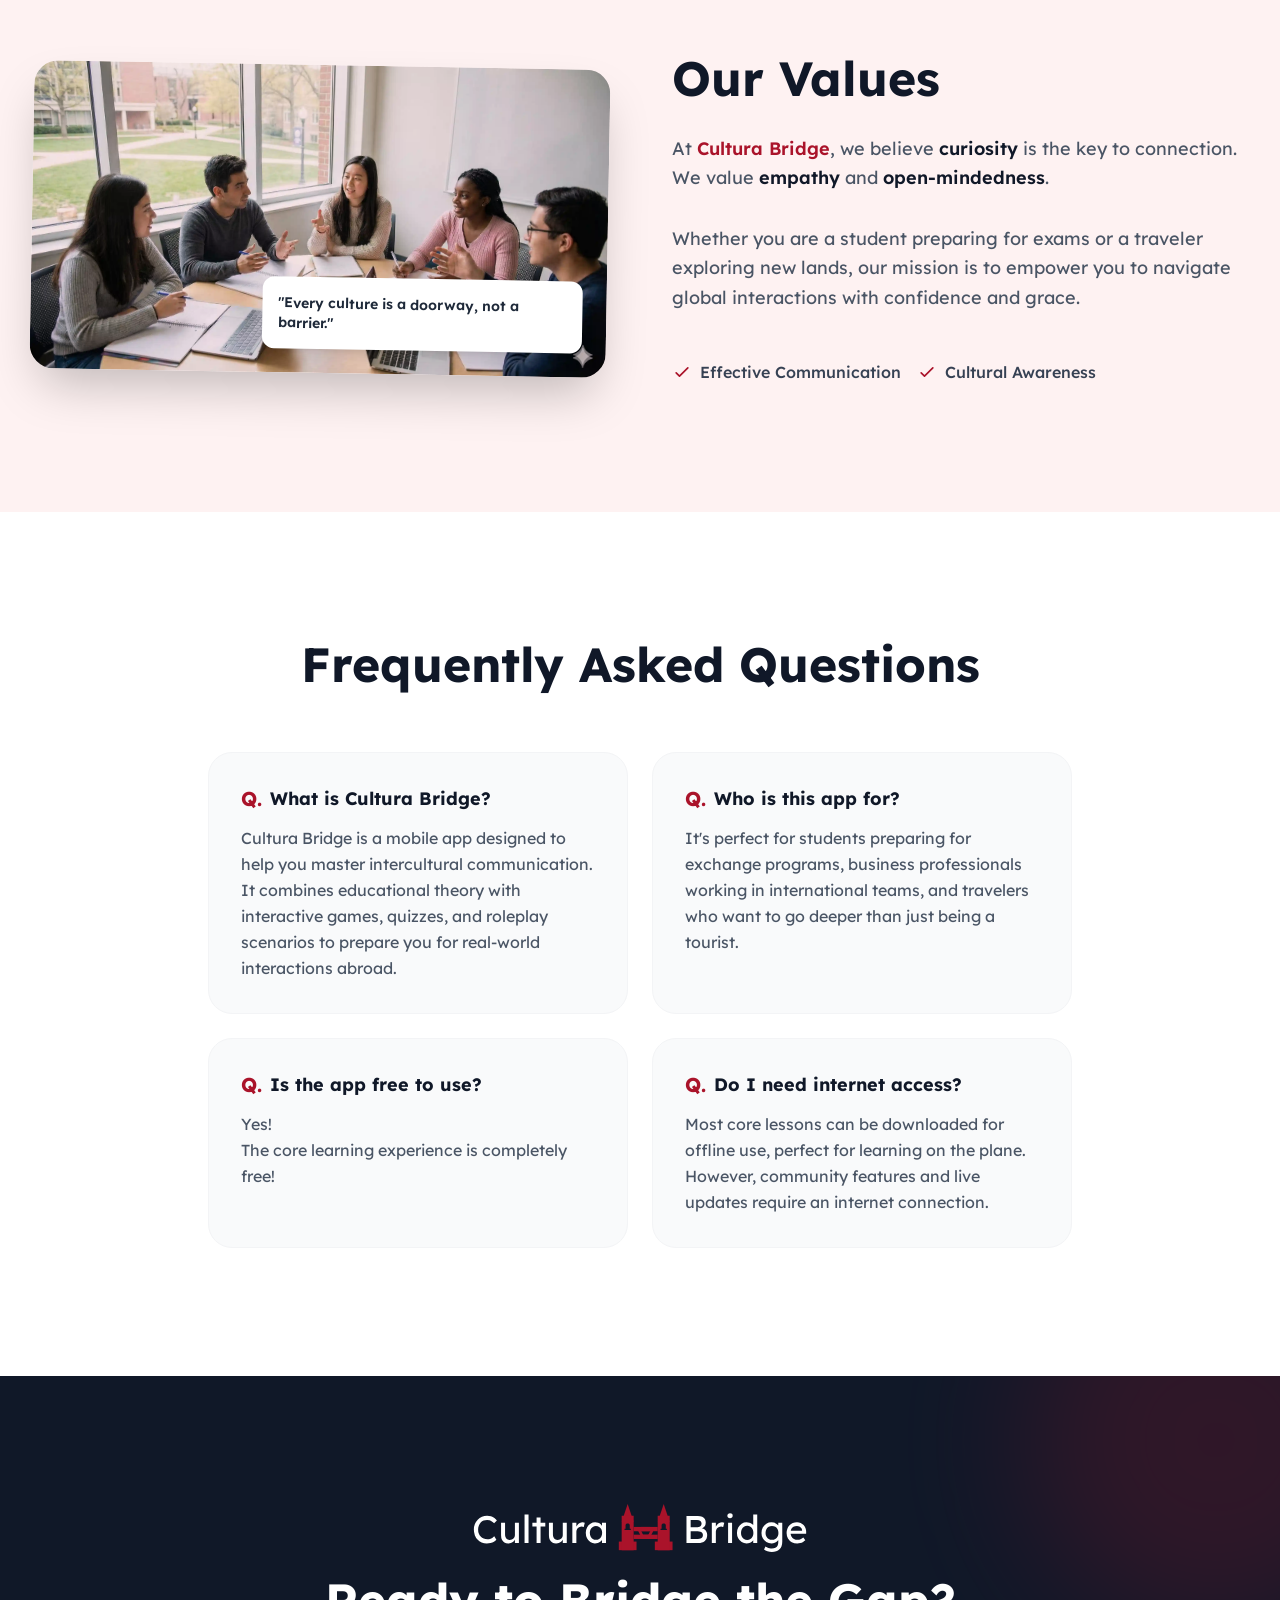
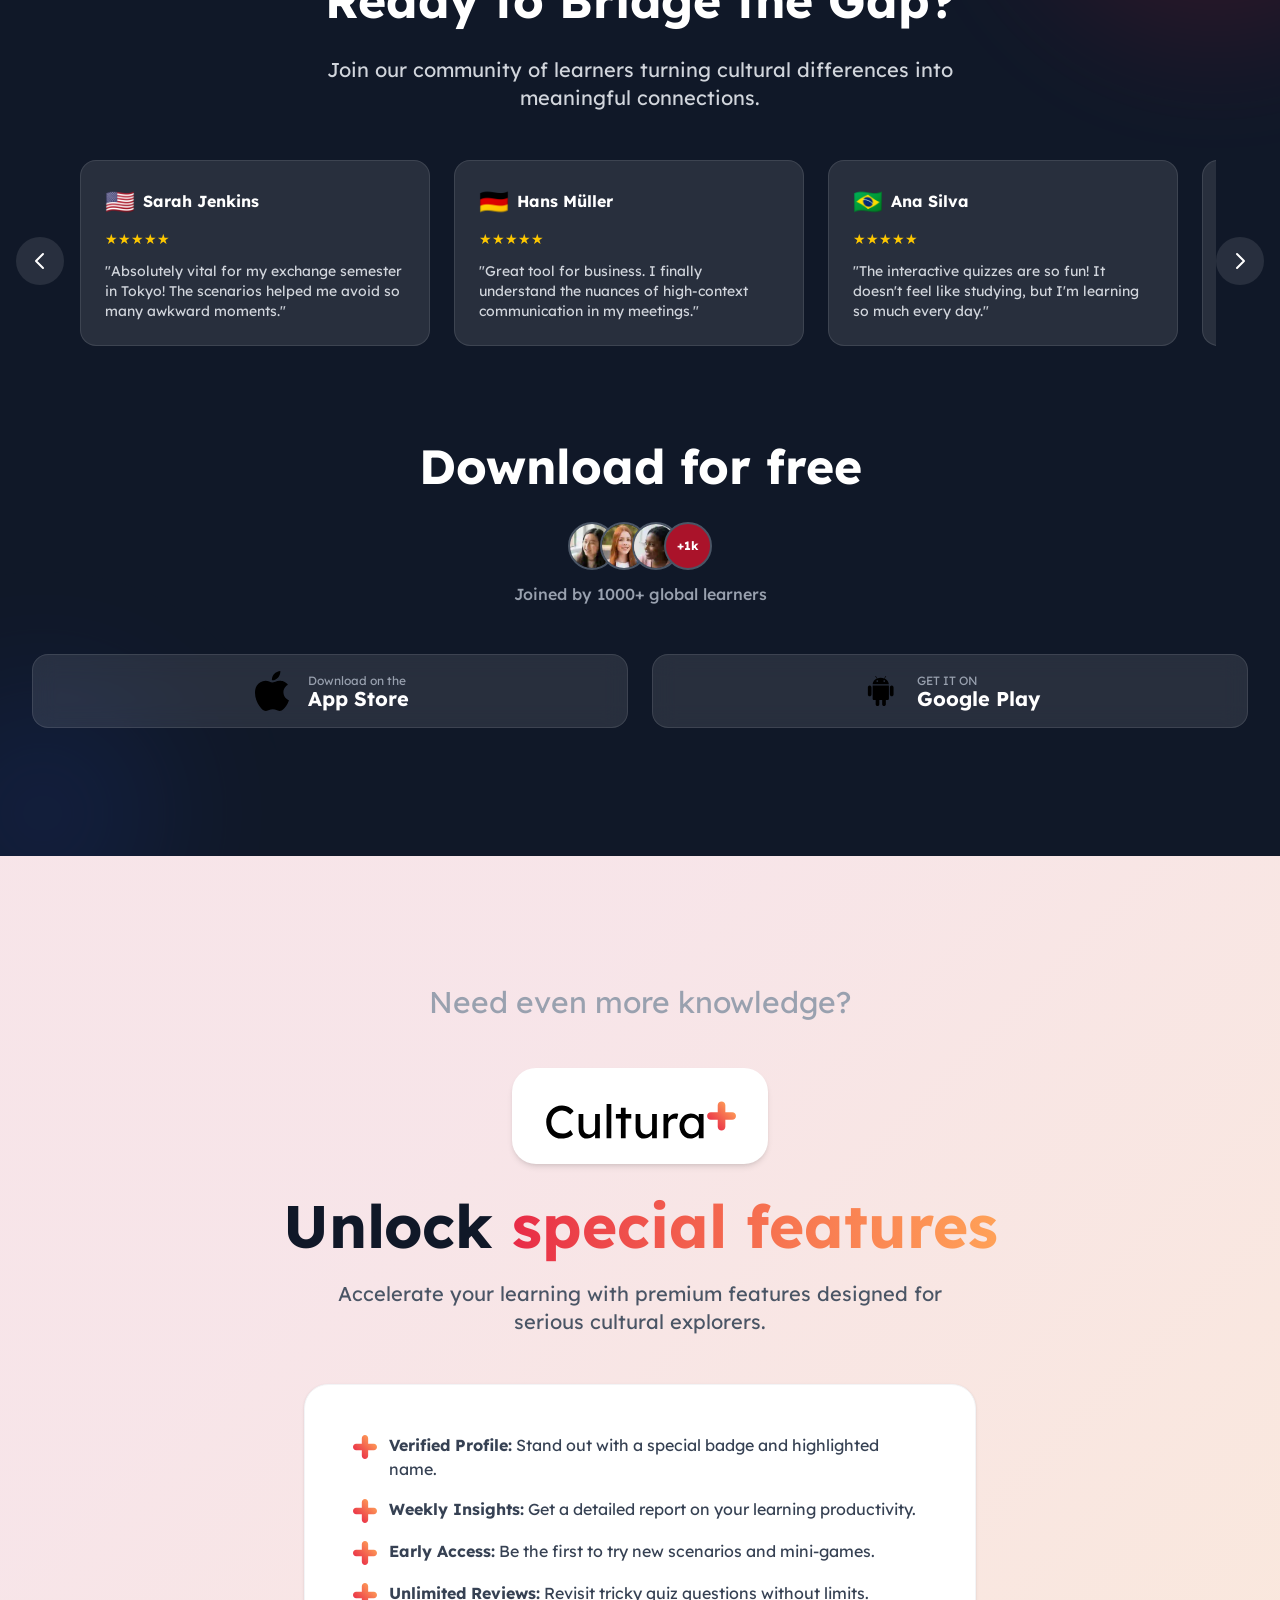
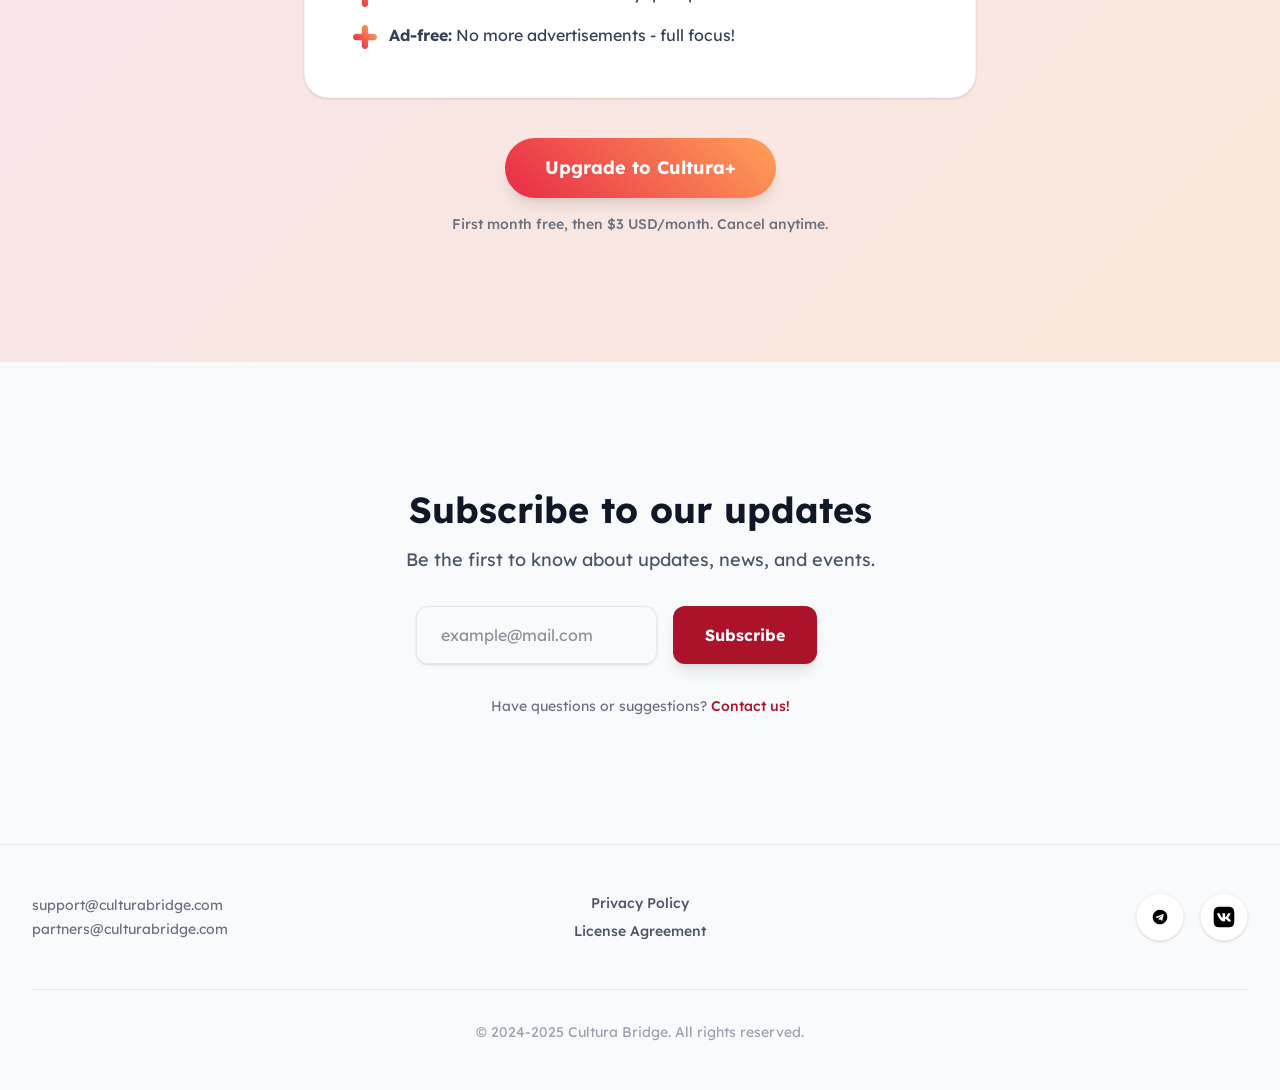
==== commit 1011bd51: "fix" ====
--- a/index.html
+++ b/index.html
@@ -165,7 +165,7 @@
 
     <!-- 3. Promo Section -->
     <section id="effective-method" class="bg-white">
-        <div class="max-w-7xl mx-auto px-4 sm:px-6 lg:px-8 py-16 lg:py-32">
+        <div class="max-w-7xl mx-auto px-4 sm:px-6 lg:px-8 py-32">
             <div class="text-center mb-16 md:mb-32">
                 <h2 class="text-3xl md:text-5xl font-bold text-gray-900">
                     The effective way to master<br/>
--- a/style.css
+++ b/style.css
@@ -1,2 +1,2 @@
 /*! tailwindcss v4.1.17 | MIT License | https://tailwindcss.com */
-@layer properties{@supports (((-webkit-hyphens:none)) and (not (margin-trim:inline))) or ((-moz-orient:inline) and (not (color:rgb(from red r g b)))){*,:before,:after,::backdrop{--tw-translate-x:0;--tw-translate-y:0;--tw-translate-z:0;--tw-scale-x:1;--tw-scale-y:1;--tw-scale-z:1;--tw-rotate-x:initial;--tw-rotate-y:initial;--tw-rotate-z:initial;--tw-skew-x:initial;--tw-skew-y:initial;--tw-scroll-snap-strictness:proximity;--tw-space-y-reverse:0;--tw-space-x-reverse:0;--tw-border-style:solid;--tw-gradient-position:initial;--tw-gradient-from:#0000;--tw-gradient-via:#0000;--tw-gradient-to:#0000;--tw-gradient-stops:initial;--tw-gradient-via-stops:initial;--tw-gradient-from-position:0%;--tw-gradient-via-position:50%;--tw-gradient-to-position:100%;--tw-leading:initial;--tw-font-weight:initial;--tw-shadow:0 0 #0000;--tw-shadow-color:initial;--tw-shadow-alpha:100%;--tw-inset-shadow:0 0 #0000;--tw-inset-shadow-color:initial;--tw-inset-shadow-alpha:100%;--tw-ring-color:initial;--tw-ring-shadow:0 0 #0000;--tw-inset-ring-color:initial;--tw-inset-ring-shadow:0 0 #0000;--tw-ring-inset:initial;--tw-ring-offset-width:0px;--tw-ring-offset-color:#fff;--tw-ring-offset-shadow:0 0 #0000;--tw-blur:initial;--tw-brightness:initial;--tw-contrast:initial;--tw-grayscale:initial;--tw-hue-rotate:initial;--tw-invert:initial;--tw-opacity:initial;--tw-saturate:initial;--tw-sepia:initial;--tw-drop-shadow:initial;--tw-drop-shadow-color:initial;--tw-drop-shadow-alpha:100%;--tw-drop-shadow-size:initial;--tw-backdrop-blur:initial;--tw-backdrop-brightness:initial;--tw-backdrop-contrast:initial;--tw-backdrop-grayscale:initial;--tw-backdrop-hue-rotate:initial;--tw-backdrop-invert:initial;--tw-backdrop-opacity:initial;--tw-backdrop-saturate:initial;--tw-backdrop-sepia:initial;--tw-duration:initial}}}@layer theme{:root,:host{--font-sans:"Lexend",sans-serif;--font-mono:ui-monospace,SFMono-Regular,Menlo,Monaco,Consolas,"Liberation Mono","Courier New",monospace;--color-red-50:oklch(97.1% .013 17.38);--color-red-100:oklch(93.6% .032 17.717);--color-red-500:oklch(63.7% .237 25.331);--color-red-600:oklch(57.7% .245 27.325);--color-red-900:oklch(39.6% .141 25.723);--color-yellow-400:oklch(85.2% .199 91.936);--color-yellow-900:oklch(42.1% .095 57.708);--color-green-500:oklch(72.3% .219 149.579);--color-green-600:oklch(62.7% .194 149.214);--color-blue-900:oklch(37.9% .146 265.522);--color-gray-50:oklch(98.5% .002 247.839);--color-gray-100:oklch(96.7% .003 264.542);--color-gray-200:oklch(92.8% .006 264.531);--color-gray-300:oklch(87.2% .01 258.338);--color-gray-400:oklch(70.7% .022 261.325);--color-gray-500:oklch(55.1% .027 264.364);--color-gray-600:oklch(44.6% .03 256.802);--color-gray-700:oklch(37.3% .034 259.733);--color-gray-800:oklch(27.8% .033 256.848);--color-gray-900:oklch(21% .034 264.665);--color-black:#000;--color-white:#fff;--spacing:.25rem;--container-xs:20rem;--container-md:28rem;--container-lg:32rem;--container-2xl:42rem;--container-3xl:48rem;--container-4xl:56rem;--container-6xl:72rem;--container-7xl:80rem;--text-xs:.75rem;--text-xs--line-height:calc(1/.75);--text-sm:.875rem;--text-sm--line-height:calc(1.25/.875);--text-base:1rem;--text-base--line-height:calc(1.5/1);--text-lg:1.125rem;--text-lg--line-height:calc(1.75/1.125);--text-xl:1.25rem;--text-xl--line-height:calc(1.75/1.25);--text-2xl:1.5rem;--text-2xl--line-height:calc(2/1.5);--text-3xl:1.875rem;--text-3xl--line-height:calc(2.25/1.875);--text-4xl:2.25rem;--text-4xl--line-height:calc(2.5/2.25);--text-5xl:3rem;--text-5xl--line-height:1;--text-6xl:3.75rem;--text-6xl--line-height:1;--font-weight-light:300;--font-weight-medium:500;--font-weight-semibold:600;--font-weight-bold:700;--leading-tight:1.25;--leading-relaxed:1.625;--radius-lg:.5rem;--radius-xl:.75rem;--radius-2xl:1rem;--radius-3xl:1.5rem;--animate-spin:spin 1s linear infinite;--animate-pulse:pulse 2s cubic-bezier(.4,0,.6,1)infinite;--animate-bounce:bounce 1s infinite;--blur-sm:8px;--blur-md:12px;--blur-3xl:64px;--default-transition-duration:.15s;--default-transition-timing-function:cubic-bezier(.4,0,.2,1);--default-font-family:var(--font-sans);--default-mono-font-family:var(--font-mono);--color-cultura:#aa132a;--color-cultura-hover:#8c0f23;--color-cultura-light:#aa132a0d}}@layer base{*,:after,:before,::backdrop{box-sizing:border-box;border:0 solid;margin:0;padding:0}::file-selector-button{box-sizing:border-box;border:0 solid;margin:0;padding:0}html,:host{-webkit-text-size-adjust:100%;tab-size:4;line-height:1.5;font-family:var(--default-font-family,ui-sans-serif,system-ui,sans-serif,"Apple Color Emoji","Segoe UI Emoji","Segoe UI Symbol","Noto Color Emoji");font-feature-settings:var(--default-font-feature-settings,normal);font-variation-settings:var(--default-font-variation-settings,normal);-webkit-tap-highlight-color:transparent}hr{height:0;color:inherit;border-top-width:1px}abbr:where([title]){-webkit-text-decoration:underline dotted;text-decoration:underline dotted}h1,h2,h3,h4,h5,h6{font-size:inherit;font-weight:inherit}a{color:inherit;-webkit-text-decoration:inherit;-webkit-text-decoration:inherit;-webkit-text-decoration:inherit;text-decoration:inherit}b,strong{font-weight:bolder}code,kbd,samp,pre{font-family:var(--default-mono-font-family,ui-monospace,SFMono-Regular,Menlo,Monaco,Consolas,"Liberation Mono","Courier New",monospace);font-feature-settings:var(--default-mono-font-feature-settings,normal);font-variation-settings:var(--default-mono-font-variation-settings,normal);font-size:1em}small{font-size:80%}sub,sup{vertical-align:baseline;font-size:75%;line-height:0;position:relative}sub{bottom:-.25em}sup{top:-.5em}table{text-indent:0;border-color:inherit;border-collapse:collapse}:-moz-focusring{outline:auto}progress{vertical-align:baseline}summary{display:list-item}ol,ul,menu{list-style:none}img,svg,video,canvas,audio,iframe,embed,object{vertical-align:middle;display:block}img,video{max-width:100%;height:auto}button,input,select,optgroup,textarea{font:inherit;font-feature-settings:inherit;font-variation-settings:inherit;letter-spacing:inherit;color:inherit;opacity:1;background-color:#0000;border-radius:0}::file-selector-button{font:inherit;font-feature-settings:inherit;font-variation-settings:inherit;letter-spacing:inherit;color:inherit;opacity:1;background-color:#0000;border-radius:0}:where(select:is([multiple],[size])) optgroup{font-weight:bolder}:where(select:is([multiple],[size])) optgroup option{padding-inline-start:20px}::file-selector-button{margin-inline-end:4px}::placeholder{opacity:1}@supports (not ((-webkit-appearance:-apple-pay-button))) or (contain-intrinsic-size:1px){::placeholder{color:currentColor}@supports (color:color-mix(in lab, red, red)){::placeholder{color:color-mix(in oklab,currentcolor 50%,transparent)}}}textarea{resize:vertical}::-webkit-search-decoration{-webkit-appearance:none}::-webkit-date-and-time-value{min-height:1lh;text-align:inherit}::-webkit-datetime-edit{display:inline-flex}::-webkit-datetime-edit-fields-wrapper{padding:0}::-webkit-datetime-edit{padding-block:0}::-webkit-datetime-edit-year-field{padding-block:0}::-webkit-datetime-edit-month-field{padding-block:0}::-webkit-datetime-edit-day-field{padding-block:0}::-webkit-datetime-edit-hour-field{padding-block:0}::-webkit-datetime-edit-minute-field{padding-block:0}::-webkit-datetime-edit-second-field{padding-block:0}::-webkit-datetime-edit-millisecond-field{padding-block:0}::-webkit-datetime-edit-meridiem-field{padding-block:0}::-webkit-calendar-picker-indicator{line-height:1}:-moz-ui-invalid{box-shadow:none}button,input:where([type=button],[type=reset],[type=submit]){appearance:button}::file-selector-button{appearance:button}::-webkit-inner-spin-button{height:auto}::-webkit-outer-spin-button{height:auto}[hidden]:where(:not([hidden=until-found])){display:none!important}img{-webkit-user-drag:none;user-drag:none;-webkit-user-select:none;user-select:none}}@layer components;@layer utilities{.pointer-events-none{pointer-events:none}.absolute{position:absolute}.fixed{position:fixed}.relative{position:relative}.static{position:static}.inset-0{inset:calc(var(--spacing)*0)}.-top-3{top:calc(var(--spacing)*-3)}.top-0{top:calc(var(--spacing)*0)}.top-1\/2{top:50%}.top-40{top:calc(var(--spacing)*40)}.right-0{right:calc(var(--spacing)*0)}.right-6{right:calc(var(--spacing)*6)}.bottom-0{bottom:calc(var(--spacing)*0)}.bottom-6{bottom:calc(var(--spacing)*6)}.bottom-10{bottom:calc(var(--spacing)*10)}.-left-20{left:calc(var(--spacing)*-20)}.left-0{left:calc(var(--spacing)*0)}.left-1\/2{left:50%}.-z-10{z-index:calc(10*-1)}.z-10{z-index:10}.z-20{z-index:20}.z-50{z-index:50}.z-\[90\]{z-index:90}.z-\[100\]{z-index:100}.order-1{order:1}.order-2{order:2}.mx-auto{margin-inline:auto}.mt-0\.5{margin-top:calc(var(--spacing)*.5)}.mt-1{margin-top:calc(var(--spacing)*1)}.mt-4{margin-top:calc(var(--spacing)*4)}.mt-6{margin-top:calc(var(--spacing)*6)}.mt-12{margin-top:calc(var(--spacing)*12)}.mt-16{margin-top:calc(var(--spacing)*16)}.mr-4{margin-right:calc(var(--spacing)*4)}.mb-2{margin-bottom:calc(var(--spacing)*2)}.mb-3{margin-bottom:calc(var(--spacing)*3)}.mb-4{margin-bottom:calc(var(--spacing)*4)}.mb-6{margin-bottom:calc(var(--spacing)*6)}.mb-8{margin-bottom:calc(var(--spacing)*8)}.mb-10{margin-bottom:calc(var(--spacing)*10)}.mb-12{margin-bottom:calc(var(--spacing)*12)}.mb-16{margin-bottom:calc(var(--spacing)*16)}.mb-20{margin-bottom:calc(var(--spacing)*20)}.mb-32{margin-bottom:calc(var(--spacing)*32)}.block{display:block}.flex{display:flex}.grid{display:grid}.hidden{display:none}.inline-block{display:inline-block}.inline-flex{display:inline-flex}.h-1\.5{height:calc(var(--spacing)*1.5)}.h-2{height:calc(var(--spacing)*2)}.h-5{height:calc(var(--spacing)*5)}.h-6{height:calc(var(--spacing)*6)}.h-8{height:calc(var(--spacing)*8)}.h-10{height:calc(var(--spacing)*10)}.h-12{height:calc(var(--spacing)*12)}.h-16{height:calc(var(--spacing)*16)}.h-20{height:calc(var(--spacing)*20)}.h-24{height:calc(var(--spacing)*24)}.h-28{height:calc(var(--spacing)*28)}.h-32{height:calc(var(--spacing)*32)}.h-64{height:calc(var(--spacing)*64)}.h-96{height:calc(var(--spacing)*96)}.h-full{height:100%}.h-px{height:1px}.max-h-\[80vh\]{max-height:80vh}.min-h-screen{min-height:100vh}.w-1\/2{width:50%}.w-2\/3{width:66.6667%}.w-3\/4{width:75%}.w-5{width:calc(var(--spacing)*5)}.w-6{width:calc(var(--spacing)*6)}.w-8{width:calc(var(--spacing)*8)}.w-10{width:calc(var(--spacing)*10)}.w-12{width:calc(var(--spacing)*12)}.w-16{width:calc(var(--spacing)*16)}.w-20{width:calc(var(--spacing)*20)}.w-48{width:calc(var(--spacing)*48)}.w-64{width:calc(var(--spacing)*64)}.w-72{width:calc(var(--spacing)*72)}.w-96{width:calc(var(--spacing)*96)}.w-auto{width:auto}.w-full{width:100%}.max-w-2xl{max-width:var(--container-2xl)}.max-w-3xl{max-width:var(--container-3xl)}.max-w-4xl{max-width:var(--container-4xl)}.max-w-6xl{max-width:var(--container-6xl)}.max-w-7xl{max-width:var(--container-7xl)}.max-w-\[160px\]{max-width:160px}.max-w-lg{max-width:var(--container-lg)}.max-w-md{max-width:var(--container-md)}.max-w-xs{max-width:var(--container-xs)}.min-w-\[200px\]{min-width:200px}.min-w-\[300px\]{min-width:300px}.flex-1{flex:1}.shrink-0{flex-shrink:0}.grow{flex-grow:1}.-translate-x-1\/2{--tw-translate-x:calc(calc(1/2*100%)*-1);translate:var(--tw-translate-x)var(--tw-translate-y)}.-translate-x-1\/3{--tw-translate-x:calc(calc(1/3*100%)*-1);translate:var(--tw-translate-x)var(--tw-translate-y)}.-translate-x-12{--tw-translate-x:calc(var(--spacing)*-12);translate:var(--tw-translate-x)var(--tw-translate-y)}.translate-x-1\/2{--tw-translate-x:calc(1/2*100%);translate:var(--tw-translate-x)var(--tw-translate-y)}.translate-x-1\/3{--tw-translate-x:calc(1/3*100%);translate:var(--tw-translate-x)var(--tw-translate-y)}.translate-x-10{--tw-translate-x:calc(var(--spacing)*10);translate:var(--tw-translate-x)var(--tw-translate-y)}.translate-x-12{--tw-translate-x:calc(var(--spacing)*12);translate:var(--tw-translate-x)var(--tw-translate-y)}.translate-x-20{--tw-translate-x:calc(var(--spacing)*20);translate:var(--tw-translate-x)var(--tw-translate-y)}.-translate-y-1\/2{--tw-translate-y:calc(calc(1/2*100%)*-1);translate:var(--tw-translate-x)var(--tw-translate-y)}.-translate-y-1\/3{--tw-translate-y:calc(calc(1/3*100%)*-1);translate:var(--tw-translate-x)var(--tw-translate-y)}.-translate-y-full{--tw-translate-y:-100%;translate:var(--tw-translate-x)var(--tw-translate-y)}.translate-y-1\/3{--tw-translate-y:calc(1/3*100%);translate:var(--tw-translate-x)var(--tw-translate-y)}.translate-y-10{--tw-translate-y:calc(var(--spacing)*10);translate:var(--tw-translate-x)var(--tw-translate-y)}.translate-y-full{--tw-translate-y:100%;translate:var(--tw-translate-x)var(--tw-translate-y)}.scale-125{--tw-scale-x:125%;--tw-scale-y:125%;--tw-scale-z:125%;scale:var(--tw-scale-x)var(--tw-scale-y)}.rotate-1{rotate:1deg}.skew-x-12{--tw-skew-x:skewX(12deg);transform:var(--tw-rotate-x,)var(--tw-rotate-y,)var(--tw-rotate-z,)var(--tw-skew-x,)var(--tw-skew-y,)}.transform{transform:var(--tw-rotate-x,)var(--tw-rotate-y,)var(--tw-rotate-z,)var(--tw-skew-x,)var(--tw-skew-y,)}.animate-bounce{animation:var(--animate-bounce)}.animate-pulse{animation:var(--animate-pulse)}.animate-spin{animation:var(--animate-spin)}.cursor-not-allowed{cursor:not-allowed}.cursor-pointer{cursor:pointer}.snap-x{scroll-snap-type:x var(--tw-scroll-snap-strictness)}.snap-mandatory{--tw-scroll-snap-strictness:mandatory}.snap-center{scroll-snap-align:center}.grid-cols-1{grid-template-columns:repeat(1,minmax(0,1fr))}.grid-cols-2{grid-template-columns:repeat(2,minmax(0,1fr))}.flex-col{flex-direction:column}.place-items-center{place-items:center}.items-center{align-items:center}.items-end{align-items:flex-end}.items-start{align-items:flex-start}.justify-around{justify-content:space-around}.justify-between{justify-content:space-between}.justify-center{justify-content:center}.justify-end{justify-content:flex-end}.gap-1{gap:calc(var(--spacing)*1)}.gap-2{gap:calc(var(--spacing)*2)}.gap-3{gap:calc(var(--spacing)*3)}.gap-4{gap:calc(var(--spacing)*4)}.gap-5{gap:calc(var(--spacing)*5)}.gap-6{gap:calc(var(--spacing)*6)}.gap-8{gap:calc(var(--spacing)*8)}.gap-12{gap:calc(var(--spacing)*12)}.gap-16{gap:calc(var(--spacing)*16)}:where(.space-y-1>:not(:last-child)){--tw-space-y-reverse:0;margin-block-start:calc(calc(var(--spacing)*1)*var(--tw-space-y-reverse));margin-block-end:calc(calc(var(--spacing)*1)*calc(1 - var(--tw-space-y-reverse)))}:where(.space-y-2>:not(:last-child)){--tw-space-y-reverse:0;margin-block-start:calc(calc(var(--spacing)*2)*var(--tw-space-y-reverse));margin-block-end:calc(calc(var(--spacing)*2)*calc(1 - var(--tw-space-y-reverse)))}:where(.space-y-3>:not(:last-child)){--tw-space-y-reverse:0;margin-block-start:calc(calc(var(--spacing)*3)*var(--tw-space-y-reverse));margin-block-end:calc(calc(var(--spacing)*3)*calc(1 - var(--tw-space-y-reverse)))}:where(.space-y-4>:not(:last-child)){--tw-space-y-reverse:0;margin-block-start:calc(calc(var(--spacing)*4)*var(--tw-space-y-reverse));margin-block-end:calc(calc(var(--spacing)*4)*calc(1 - var(--tw-space-y-reverse)))}:where(.space-y-8>:not(:last-child)){--tw-space-y-reverse:0;margin-block-start:calc(calc(var(--spacing)*8)*var(--tw-space-y-reverse));margin-block-end:calc(calc(var(--spacing)*8)*calc(1 - var(--tw-space-y-reverse)))}:where(.space-y-10>:not(:last-child)){--tw-space-y-reverse:0;margin-block-start:calc(calc(var(--spacing)*10)*var(--tw-space-y-reverse));margin-block-end:calc(calc(var(--spacing)*10)*calc(1 - var(--tw-space-y-reverse)))}:where(.space-y-32>:not(:last-child)){--tw-space-y-reverse:0;margin-block-start:calc(calc(var(--spacing)*32)*var(--tw-space-y-reverse));margin-block-end:calc(calc(var(--spacing)*32)*calc(1 - var(--tw-space-y-reverse)))}:where(.-space-x-4>:not(:last-child)){--tw-space-x-reverse:0;margin-inline-start:calc(calc(var(--spacing)*-4)*var(--tw-space-x-reverse));margin-inline-end:calc(calc(var(--spacing)*-4)*calc(1 - var(--tw-space-x-reverse)))}:where(.space-x-2>:not(:last-child)){--tw-space-x-reverse:0;margin-inline-start:calc(calc(var(--spacing)*2)*var(--tw-space-x-reverse));margin-inline-end:calc(calc(var(--spacing)*2)*calc(1 - var(--tw-space-x-reverse)))}:where(.space-x-10>:not(:last-child)){--tw-space-x-reverse:0;margin-inline-start:calc(calc(var(--spacing)*10)*var(--tw-space-x-reverse));margin-inline-end:calc(calc(var(--spacing)*10)*calc(1 - var(--tw-space-x-reverse)))}.overflow-hidden{overflow:hidden}.overflow-x-auto{overflow-x:auto}.overflow-x-hidden{overflow-x:hidden}.overflow-y-auto{overflow-y:auto}.rounded{border-radius:.25rem}.rounded-2xl{border-radius:var(--radius-2xl)}.rounded-3xl{border-radius:var(--radius-3xl)}.rounded-full{border-radius:3.40282e38px}.rounded-lg{border-radius:var(--radius-lg)}.rounded-xl{border-radius:var(--radius-xl)}.border{border-style:var(--tw-border-style);border-width:1px}.border-2{border-style:var(--tw-border-style);border-width:2px}.border-t{border-top-style:var(--tw-border-style);border-top-width:1px}.border-b{border-bottom-style:var(--tw-border-style);border-bottom-width:1px}.border-b-2{border-bottom-style:var(--tw-border-style);border-bottom-width:2px}.border-cultura{border-color:var(--color-cultura)}.border-gray-100{border-color:var(--color-gray-100)}.border-gray-200{border-color:var(--color-gray-200)}.border-gray-600{border-color:var(--color-gray-600)}.border-transparent{border-color:#0000}.border-white\/10{border-color:#ffffff1a}@supports (color:color-mix(in lab, red, red)){.border-white\/10{border-color:color-mix(in oklab,var(--color-white)10%,transparent)}}.bg-black\/50{background-color:#00000080}@supports (color:color-mix(in lab, red, red)){.bg-black\/50{background-color:color-mix(in oklab,var(--color-black)50%,transparent)}}.bg-blue-900{background-color:var(--color-blue-900)}.bg-cultura{background-color:var(--color-cultura)}.bg-cultura-light{background-color:var(--color-cultura-light)}.bg-gray-50{background-color:var(--color-gray-50)}.bg-gray-100{background-color:var(--color-gray-100)}.bg-gray-800{background-color:var(--color-gray-800)}.bg-gray-900{background-color:var(--color-gray-900)}.bg-green-500{background-color:var(--color-green-500)}.bg-red-50{background-color:var(--color-red-50)}.bg-red-500{background-color:var(--color-red-500)}.bg-white{background-color:var(--color-white)}.bg-white\/10{background-color:#ffffff1a}@supports (color:color-mix(in lab, red, red)){.bg-white\/10{background-color:color-mix(in oklab,var(--color-white)10%,transparent)}}.bg-white\/20{background-color:#fff3}@supports (color:color-mix(in lab, red, red)){.bg-white\/20{background-color:color-mix(in oklab,var(--color-white)20%,transparent)}}.bg-yellow-400{background-color:var(--color-yellow-400)}.bg-gradient-to-br{--tw-gradient-position:to bottom right in oklab;background-image:linear-gradient(var(--tw-gradient-stops))}.bg-gradient-to-r{--tw-gradient-position:to right in oklab;background-image:linear-gradient(var(--tw-gradient-stops))}.from-\[\#E82A47\]{--tw-gradient-from:#e82a47;--tw-gradient-stops:var(--tw-gradient-via-stops,var(--tw-gradient-position),var(--tw-gradient-from)var(--tw-gradient-from-position),var(--tw-gradient-to)var(--tw-gradient-to-position))}.from-gray-50{--tw-gradient-from:var(--color-gray-50);--tw-gradient-stops:var(--tw-gradient-via-stops,var(--tw-gradient-position),var(--tw-gradient-from)var(--tw-gradient-from-position),var(--tw-gradient-to)var(--tw-gradient-to-position))}.from-transparent{--tw-gradient-from:transparent;--tw-gradient-stops:var(--tw-gradient-via-stops,var(--tw-gradient-position),var(--tw-gradient-from)var(--tw-gradient-from-position),var(--tw-gradient-to)var(--tw-gradient-to-position))}.via-gray-300{--tw-gradient-via:var(--color-gray-300);--tw-gradient-via-stops:var(--tw-gradient-position),var(--tw-gradient-from)var(--tw-gradient-from-position),var(--tw-gradient-via)var(--tw-gradient-via-position),var(--tw-gradient-to)var(--tw-gradient-to-position);--tw-gradient-stops:var(--tw-gradient-via-stops)}.to-\[\#FFA158\]{--tw-gradient-to:#ffa158;--tw-gradient-stops:var(--tw-gradient-via-stops,var(--tw-gradient-position),var(--tw-gradient-from)var(--tw-gradient-from-position),var(--tw-gradient-to)var(--tw-gradient-to-position))}.to-red-50\/50{--tw-gradient-to:#fef2f280}@supports (color:color-mix(in lab, red, red)){.to-red-50\/50{--tw-gradient-to:color-mix(in oklab,var(--color-red-50)50%,transparent)}}.to-red-50\/50{--tw-gradient-stops:var(--tw-gradient-via-stops,var(--tw-gradient-position),var(--tw-gradient-from)var(--tw-gradient-from-position),var(--tw-gradient-to)var(--tw-gradient-to-position))}.to-transparent{--tw-gradient-to:transparent;--tw-gradient-stops:var(--tw-gradient-via-stops,var(--tw-gradient-position),var(--tw-gradient-from)var(--tw-gradient-from-position),var(--tw-gradient-to)var(--tw-gradient-to-position))}.bg-clip-text{-webkit-background-clip:text;background-clip:text}.object-cover{object-fit:cover}.p-2{padding:calc(var(--spacing)*2)}.p-3{padding:calc(var(--spacing)*3)}.p-4{padding:calc(var(--spacing)*4)}.p-5{padding:calc(var(--spacing)*5)}.p-6{padding:calc(var(--spacing)*6)}.p-8{padding:calc(var(--spacing)*8)}.px-2{padding-inline:calc(var(--spacing)*2)}.px-3{padding-inline:calc(var(--spacing)*3)}.px-4{padding-inline:calc(var(--spacing)*4)}.px-6{padding-inline:calc(var(--spacing)*6)}.px-8{padding-inline:calc(var(--spacing)*8)}.px-10{padding-inline:calc(var(--spacing)*10)}.py-1{padding-block:calc(var(--spacing)*1)}.py-2{padding-block:calc(var(--spacing)*2)}.py-2\.5{padding-block:calc(var(--spacing)*2.5)}.py-3{padding-block:calc(var(--spacing)*3)}.py-4{padding-block:calc(var(--spacing)*4)}.py-12{padding-block:calc(var(--spacing)*12)}.py-32{padding-block:calc(var(--spacing)*32)}.pt-2{padding-top:calc(var(--spacing)*2)}.pt-4{padding-top:calc(var(--spacing)*4)}.pt-8{padding-top:calc(var(--spacing)*8)}.pt-20{padding-top:calc(var(--spacing)*20)}.pb-2{padding-bottom:calc(var(--spacing)*2)}.pb-4{padding-bottom:calc(var(--spacing)*4)}.pb-32{padding-bottom:calc(var(--spacing)*32)}.text-center{text-align:center}.text-left{text-align:left}.text-right{text-align:right}.font-sans{font-family:var(--font-sans)}.text-2xl{font-size:var(--text-2xl);line-height:var(--tw-leading,var(--text-2xl--line-height))}.text-3xl{font-size:var(--text-3xl);line-height:var(--tw-leading,var(--text-3xl--line-height))}.text-4xl{font-size:var(--text-4xl);line-height:var(--tw-leading,var(--text-4xl--line-height))}.text-base{font-size:var(--text-base);line-height:var(--tw-leading,var(--text-base--line-height))}.text-lg{font-size:var(--text-lg);line-height:var(--tw-leading,var(--text-lg--line-height))}.text-sm{font-size:var(--text-sm);line-height:var(--tw-leading,var(--text-sm--line-height))}.text-xl{font-size:var(--text-xl);line-height:var(--tw-leading,var(--text-xl--line-height))}.text-xs{font-size:var(--text-xs);line-height:var(--tw-leading,var(--text-xs--line-height))}.text-\[10px\]{font-size:10px}.leading-none{--tw-leading:1;line-height:1}.leading-relaxed{--tw-leading:var(--leading-relaxed);line-height:var(--leading-relaxed)}.leading-tight{--tw-leading:var(--leading-tight);line-height:var(--leading-tight)}.font-bold{--tw-font-weight:var(--font-weight-bold);font-weight:var(--font-weight-bold)}.font-light{--tw-font-weight:var(--font-weight-light);font-weight:var(--font-weight-light)}.font-medium{--tw-font-weight:var(--font-weight-medium);font-weight:var(--font-weight-medium)}.font-semibold{--tw-font-weight:var(--font-weight-semibold);font-weight:var(--font-weight-semibold)}.text-black{color:var(--color-black)}.text-cultura{color:var(--color-cultura)}.text-gray-300{color:var(--color-gray-300)}.text-gray-400{color:var(--color-gray-400)}.text-gray-500{color:var(--color-gray-500)}.text-gray-600{color:var(--color-gray-600)}.text-gray-700{color:var(--color-gray-700)}.text-gray-800{color:var(--color-gray-800)}.text-gray-900{color:var(--color-gray-900)}.text-red-100{color:var(--color-red-100)}.text-red-500{color:var(--color-red-500)}.text-transparent{color:#0000}.text-white{color:var(--color-white)}.text-white\/80{color:#fffc}@supports (color:color-mix(in lab, red, red)){.text-white\/80{color:color-mix(in oklab,var(--color-white)80%,transparent)}}.text-yellow-400{color:var(--color-yellow-400)}.text-yellow-900{color:var(--color-yellow-900)}.uppercase{text-transform:uppercase}.antialiased{-webkit-font-smoothing:antialiased;-moz-osx-font-smoothing:grayscale}.opacity-5{opacity:.05}.opacity-10{opacity:.1}.opacity-20{opacity:.2}.opacity-40{opacity:.4}.opacity-75{opacity:.75}.mix-blend-multiply{mix-blend-mode:multiply}.shadow-2xl{--tw-shadow:0 25px 50px -12px var(--tw-shadow-color,#00000040);box-shadow:var(--tw-inset-shadow),var(--tw-inset-ring-shadow),var(--tw-ring-offset-shadow),var(--tw-ring-shadow),var(--tw-shadow)}.shadow-lg{--tw-shadow:0 10px 15px -3px var(--tw-shadow-color,#0000001a),0 4px 6px -4px var(--tw-shadow-color,#0000001a);box-shadow:var(--tw-inset-shadow),var(--tw-inset-ring-shadow),var(--tw-ring-offset-shadow),var(--tw-ring-shadow),var(--tw-shadow)}.shadow-md{--tw-shadow:0 4px 6px -1px var(--tw-shadow-color,#0000001a),0 2px 4px -2px var(--tw-shadow-color,#0000001a);box-shadow:var(--tw-inset-shadow),var(--tw-inset-ring-shadow),var(--tw-ring-offset-shadow),var(--tw-ring-shadow),var(--tw-shadow)}.shadow-sm{--tw-shadow:0 1px 3px 0 var(--tw-shadow-color,#0000001a),0 1px 2px -1px var(--tw-shadow-color,#0000001a);box-shadow:var(--tw-inset-shadow),var(--tw-inset-ring-shadow),var(--tw-ring-offset-shadow),var(--tw-ring-shadow),var(--tw-shadow)}.shadow-soft{--tw-shadow:0 4px 20px var(--tw-shadow-color,#0000000d);box-shadow:var(--tw-inset-shadow),var(--tw-inset-ring-shadow),var(--tw-ring-offset-shadow),var(--tw-ring-shadow),var(--tw-shadow)}.shadow-xl{--tw-shadow:0 20px 25px -5px var(--tw-shadow-color,#0000001a),0 8px 10px -6px var(--tw-shadow-color,#0000001a);box-shadow:var(--tw-inset-shadow),var(--tw-inset-ring-shadow),var(--tw-ring-offset-shadow),var(--tw-ring-shadow),var(--tw-shadow)}.shadow-green-500\/20{--tw-shadow-color:#00c75833}@supports (color:color-mix(in lab, red, red)){.shadow-green-500\/20{--tw-shadow-color:color-mix(in oklab,color-mix(in oklab,var(--color-green-500)20%,transparent)var(--tw-shadow-alpha),transparent)}}.shadow-red-500\/20{--tw-shadow-color:#fb2c3633}@supports (color:color-mix(in lab, red, red)){.shadow-red-500\/20{--tw-shadow-color:color-mix(in oklab,color-mix(in oklab,var(--color-red-500)20%,transparent)var(--tw-shadow-alpha),transparent)}}.shadow-red-900\/10{--tw-shadow-color:#82181a1a}@supports (color:color-mix(in lab, red, red)){.shadow-red-900\/10{--tw-shadow-color:color-mix(in oklab,color-mix(in oklab,var(--color-red-900)10%,transparent)var(--tw-shadow-alpha),transparent)}}.blur-3xl{--tw-blur:blur(var(--blur-3xl));filter:var(--tw-blur,)var(--tw-brightness,)var(--tw-contrast,)var(--tw-grayscale,)var(--tw-hue-rotate,)var(--tw-invert,)var(--tw-saturate,)var(--tw-sepia,)var(--tw-drop-shadow,)}.filter{filter:var(--tw-blur,)var(--tw-brightness,)var(--tw-contrast,)var(--tw-grayscale,)var(--tw-hue-rotate,)var(--tw-invert,)var(--tw-saturate,)var(--tw-sepia,)var(--tw-drop-shadow,)}.backdrop-blur-md{--tw-backdrop-blur:blur(var(--blur-md));-webkit-backdrop-filter:var(--tw-backdrop-blur,)var(--tw-backdrop-brightness,)var(--tw-backdrop-contrast,)var(--tw-backdrop-grayscale,)var(--tw-backdrop-hue-rotate,)var(--tw-backdrop-invert,)var(--tw-backdrop-opacity,)var(--tw-backdrop-saturate,)var(--tw-backdrop-sepia,);backdrop-filter:var(--tw-backdrop-blur,)var(--tw-backdrop-brightness,)var(--tw-backdrop-contrast,)var(--tw-backdrop-grayscale,)var(--tw-backdrop-hue-rotate,)var(--tw-backdrop-invert,)var(--tw-backdrop-opacity,)var(--tw-backdrop-saturate,)var(--tw-backdrop-sepia,)}.backdrop-blur-sm{--tw-backdrop-blur:blur(var(--blur-sm));-webkit-backdrop-filter:var(--tw-backdrop-blur,)var(--tw-backdrop-brightness,)var(--tw-backdrop-contrast,)var(--tw-backdrop-grayscale,)var(--tw-backdrop-hue-rotate,)var(--tw-backdrop-invert,)var(--tw-backdrop-opacity,)var(--tw-backdrop-saturate,)var(--tw-backdrop-sepia,);backdrop-filter:var(--tw-backdrop-blur,)var(--tw-backdrop-brightness,)var(--tw-backdrop-contrast,)var(--tw-backdrop-grayscale,)var(--tw-backdrop-hue-rotate,)var(--tw-backdrop-invert,)var(--tw-backdrop-opacity,)var(--tw-backdrop-saturate,)var(--tw-backdrop-sepia,)}.transition-all{transition-property:all;transition-timing-function:var(--tw-ease,var(--default-transition-timing-function));transition-duration:var(--tw-duration,var(--default-transition-duration))}.transition-colors{transition-property:color,background-color,border-color,outline-color,text-decoration-color,fill,stroke,--tw-gradient-from,--tw-gradient-via,--tw-gradient-to;transition-timing-function:var(--tw-ease,var(--default-transition-timing-function));transition-duration:var(--tw-duration,var(--default-transition-duration))}.transition-transform{transition-property:transform,translate,scale,rotate;transition-timing-function:var(--tw-ease,var(--default-transition-timing-function));transition-duration:var(--tw-duration,var(--default-transition-duration))}.duration-300{--tw-duration:.3s;transition-duration:.3s}.duration-500{--tw-duration:.5s;transition-duration:.5s}@media (hover:hover){.group-hover\:bg-cultura:is(:where(.group):hover *){background-color:var(--color-cultura)}.group-hover\:bg-white:is(:where(.group):hover *){background-color:var(--color-white)}}.selection\:bg-cultura ::selection{background-color:var(--color-cultura)}.selection\:bg-cultura::selection{background-color:var(--color-cultura)}.selection\:text-white ::selection{color:var(--color-white)}.selection\:text-white::selection{color:var(--color-white)}@media (hover:hover){.hover\:-translate-y-1:hover{--tw-translate-y:calc(var(--spacing)*-1);translate:var(--tw-translate-x)var(--tw-translate-y)}.hover\:-translate-y-2:hover{--tw-translate-y:calc(var(--spacing)*-2);translate:var(--tw-translate-x)var(--tw-translate-y)}.hover\:scale-105:hover{--tw-scale-x:105%;--tw-scale-y:105%;--tw-scale-z:105%;scale:var(--tw-scale-x)var(--tw-scale-y)}.hover\:rotate-0:hover{rotate:none}.hover\:border-cultura\/20:hover{border-color:#aa132a33}@supports (color:color-mix(in lab, red, red)){.hover\:border-cultura\/20:hover{border-color:color-mix(in oklab,var(--color-cultura)20%,transparent)}}.hover\:border-red-100:hover{border-color:var(--color-red-100)}.hover\:bg-cultura:hover{background-color:var(--color-cultura)}.hover\:bg-cultura-hover:hover{background-color:var(--color-cultura-hover)}.hover\:bg-gray-50:hover{background-color:var(--color-gray-50)}.hover\:bg-green-600:hover{background-color:var(--color-green-600)}.hover\:bg-red-600:hover{background-color:var(--color-red-600)}.hover\:bg-white\/20:hover{background-color:#fff3}@supports (color:color-mix(in lab, red, red)){.hover\:bg-white\/20:hover{background-color:color-mix(in oklab,var(--color-white)20%,transparent)}}.hover\:text-cultura:hover{color:var(--color-cultura)}.hover\:text-white:hover{color:var(--color-white)}.hover\:underline:hover{text-decoration-line:underline}.hover\:shadow-lg:hover{--tw-shadow:0 10px 15px -3px var(--tw-shadow-color,#0000001a),0 4px 6px -4px var(--tw-shadow-color,#0000001a);box-shadow:var(--tw-inset-shadow),var(--tw-inset-ring-shadow),var(--tw-ring-offset-shadow),var(--tw-ring-shadow),var(--tw-shadow)}.hover\:shadow-md:hover{--tw-shadow:0 4px 6px -1px var(--tw-shadow-color,#0000001a),0 2px 4px -2px var(--tw-shadow-color,#0000001a);box-shadow:var(--tw-inset-shadow),var(--tw-inset-ring-shadow),var(--tw-ring-offset-shadow),var(--tw-ring-shadow),var(--tw-shadow)}.hover\:shadow-xl:hover{--tw-shadow:0 20px 25px -5px var(--tw-shadow-color,#0000001a),0 8px 10px -6px var(--tw-shadow-color,#0000001a);box-shadow:var(--tw-inset-shadow),var(--tw-inset-ring-shadow),var(--tw-ring-offset-shadow),var(--tw-ring-shadow),var(--tw-shadow)}}.focus\:border-transparent:focus{border-color:#0000}.focus\:ring-2:focus{--tw-ring-shadow:var(--tw-ring-inset,)0 0 0 calc(2px + var(--tw-ring-offset-width))var(--tw-ring-color,currentcolor);box-shadow:var(--tw-inset-shadow),var(--tw-inset-ring-shadow),var(--tw-ring-offset-shadow),var(--tw-ring-shadow),var(--tw-shadow)}.focus\:ring-cultura:focus{--tw-ring-color:var(--color-cultura)}.focus\:outline-none:focus{--tw-outline-style:none;outline-style:none}.active\:scale-95:active{--tw-scale-x:95%;--tw-scale-y:95%;--tw-scale-z:95%;scale:var(--tw-scale-x)var(--tw-scale-y)}@media (min-width:40rem){.sm\:w-80{width:calc(var(--spacing)*80)}.sm\:w-auto{width:auto}.sm\:flex-row{flex-direction:row}.sm\:px-6{padding-inline:calc(var(--spacing)*6)}.sm\:text-left{text-align:left}.sm\:text-4xl{font-size:var(--text-4xl);line-height:var(--tw-leading,var(--text-4xl--line-height))}}@media (min-width:48rem){.md\:flex{display:flex}.md\:h-12{height:calc(var(--spacing)*12)}.md\:h-96{height:calc(var(--spacing)*96)}.md\:w-1\/2{width:50%}.md\:w-1\/3{width:33.3333%}.md\:min-w-\[350px\]{min-width:350px}.md\:grid-cols-2{grid-template-columns:repeat(2,minmax(0,1fr))}.md\:grid-cols-3{grid-template-columns:repeat(3,minmax(0,1fr))}.md\:grid-cols-4{grid-template-columns:repeat(4,minmax(0,1fr))}.md\:flex-row{flex-direction:row}.md\:items-start{align-items:flex-start}.md\:justify-end{justify-content:flex-end}.md\:gap-16{gap:calc(var(--spacing)*16)}.md\:p-12{padding:calc(var(--spacing)*12)}.md\:text-3xl{font-size:var(--text-3xl);line-height:var(--tw-leading,var(--text-3xl--line-height))}.md\:text-4xl{font-size:var(--text-4xl);line-height:var(--tw-leading,var(--text-4xl--line-height))}.md\:text-5xl{font-size:var(--text-5xl);line-height:var(--tw-leading,var(--text-5xl--line-height))}.md\:text-6xl{font-size:var(--text-6xl);line-height:var(--tw-leading,var(--text-6xl--line-height))}.md\:text-lg{font-size:var(--text-lg);line-height:var(--tw-leading,var(--text-lg--line-height))}.md\:text-sm{font-size:var(--text-sm);line-height:var(--tw-leading,var(--text-sm--line-height))}}@media (min-width:64rem){.lg\:order-none{order:0}.lg\:mx-0{margin-inline:calc(var(--spacing)*0)}.lg\:block{display:block}.lg\:flex{display:flex}.lg\:w-1\/3{width:33.3333%}.lg\:w-2\/3{width:66.6667%}.lg\:grid-cols-2{grid-template-columns:repeat(2,minmax(0,1fr))}.lg\:grid-cols-5{grid-template-columns:repeat(5,minmax(0,1fr))}.lg\:flex-row{flex-direction:row}.lg\:justify-between{justify-content:space-between}.lg\:justify-end{justify-content:flex-end}.lg\:justify-start{justify-content:flex-start}.lg\:px-8{padding-inline:calc(var(--spacing)*8)}.lg\:text-left{text-align:left}.lg\:text-5xl{font-size:var(--text-5xl);line-height:var(--tw-leading,var(--text-5xl--line-height))}}.no-scrollbar::-webkit-scrollbar{display:none}.no-scrollbar{-ms-overflow-style:none;scrollbar-width:none}.select-none{-webkit-user-select:none;user-select:none}.mask-icon{-webkit-mask-position:50%;mask-position:50%;-webkit-mask-size:contain;mask-size:contain;-webkit-mask-repeat:no-repeat;mask-repeat:no-repeat}}@font-face{font-family:Lexend;font-style:normal;font-weight:300;font-display:block;src:url(static/fonts/lexend-v26-latin-300.woff2)format("woff2")}@font-face{font-family:Lexend;font-style:normal;font-weight:400;font-display:block;src:url(static/fonts/lexend-v26-latin-regular.woff2)format("woff2")}@font-face{font-family:Lexend;font-style:normal;font-weight:500;font-display:block;src:url(static/fonts/lexend-v26-latin-500.woff2)format("woff2")}@font-face{font-family:Lexend;font-style:normal;font-weight:600;font-display:block;src:url(static/fonts/lexend-v26-latin-600.woff2)format("woff2")}@font-face{font-family:Lexend;font-style:normal;font-weight:700;font-display:block;src:url(static/fonts/lexend-v26-latin-700.woff2)format("woff2")}@font-face{font-family:Lexend;font-style:normal;font-weight:800;font-display:block;src:url(static/fonts/lexend-v26-latin-800.woff2)format("woff2")}#navbar{will-change:transform;transition:transform .3s cubic-bezier(.4,0,.2,1)}.nav-link.active{color:var(--color-cultura)}.nav-link.active:after{width:100%}.nav-link:after{content:"";background:var(--color-cultura);width:0;height:2px;transition:width .2s ease-out;display:block}.nav-link:hover:after{width:100%}.phone-mockup{aspect-ratio:10/19;background:#fff;border:12px solid #1f2937;border-radius:2.5rem;margin:0 auto;position:relative;overflow:hidden;box-shadow:0 25px 50px -12px #00000040}.phone-notch{z-index:10;background:#1f2937;border-bottom-right-radius:12px;border-bottom-left-radius:12px;width:40%;height:25px;position:absolute;top:0;left:50%;transform:translate(-50%)}.placeholder-area{color:#00000080;background-color:#0000001a;border:2px dashed #0003;justify-content:center;align-items:center;font-size:.75rem;font-weight:700;display:flex}.grid-cols-4{grid-template-columns:repeat(4,minmax(0,1fr))}.grid-cols-5{grid-template-columns:repeat(5,minmax(0,1fr))}.gap-32{gap:8rem}.space-y-32>:not([hidden])~:not([hidden]){--tw-space-y-reverse:0;margin-top:calc(8rem*calc(1 - var(--tw-space-y-reverse)));margin-bottom:calc(8rem*var(--tw-space-y-reverse))}@media (min-width:768px){.md\:grid-cols-4{grid-template-columns:repeat(4,minmax(0,1fr))}}@media (min-width:1024px){.lg\:grid-cols-5{grid-template-columns:repeat(5,minmax(0,1fr))}.lg\:flex{display:flex}.lg\:hidden{display:none}.lg\:block{display:block}.lg\:justify-between{justify-content:space-between}}@property --tw-translate-x{syntax:"*";inherits:false;initial-value:0}@property --tw-translate-y{syntax:"*";inherits:false;initial-value:0}@property --tw-translate-z{syntax:"*";inherits:false;initial-value:0}@property --tw-scale-x{syntax:"*";inherits:false;initial-value:1}@property --tw-scale-y{syntax:"*";inherits:false;initial-value:1}@property --tw-scale-z{syntax:"*";inherits:false;initial-value:1}@property --tw-rotate-x{syntax:"*";inherits:false}@property --tw-rotate-y{syntax:"*";inherits:false}@property --tw-rotate-z{syntax:"*";inherits:false}@property --tw-skew-x{syntax:"*";inherits:false}@property --tw-skew-y{syntax:"*";inherits:false}@property --tw-scroll-snap-strictness{syntax:"*";inherits:false;initial-value:proximity}@property --tw-space-y-reverse{syntax:"*";inherits:false;initial-value:0}@property --tw-space-x-reverse{syntax:"*";inherits:false;initial-value:0}@property --tw-border-style{syntax:"*";inherits:false;initial-value:solid}@property --tw-gradient-position{syntax:"*";inherits:false}@property --tw-gradient-from{syntax:"<color>";inherits:false;initial-value:#0000}@property --tw-gradient-via{syntax:"<color>";inherits:false;initial-value:#0000}@property --tw-gradient-to{syntax:"<color>";inherits:false;initial-value:#0000}@property --tw-gradient-stops{syntax:"*";inherits:false}@property --tw-gradient-via-stops{syntax:"*";inherits:false}@property --tw-gradient-from-position{syntax:"<length-percentage>";inherits:false;initial-value:0%}@property --tw-gradient-via-position{syntax:"<length-percentage>";inherits:false;initial-value:50%}@property --tw-gradient-to-position{syntax:"<length-percentage>";inherits:false;initial-value:100%}@property --tw-leading{syntax:"*";inherits:false}@property --tw-font-weight{syntax:"*";inherits:false}@property --tw-shadow{syntax:"*";inherits:false;initial-value:0 0 #0000}@property --tw-shadow-color{syntax:"*";inherits:false}@property --tw-shadow-alpha{syntax:"<percentage>";inherits:false;initial-value:100%}@property --tw-inset-shadow{syntax:"*";inherits:false;initial-value:0 0 #0000}@property --tw-inset-shadow-color{syntax:"*";inherits:false}@property --tw-inset-shadow-alpha{syntax:"<percentage>";inherits:false;initial-value:100%}@property --tw-ring-color{syntax:"*";inherits:false}@property --tw-ring-shadow{syntax:"*";inherits:false;initial-value:0 0 #0000}@property --tw-inset-ring-color{syntax:"*";inherits:false}@property --tw-inset-ring-shadow{syntax:"*";inherits:false;initial-value:0 0 #0000}@property --tw-ring-inset{syntax:"*";inherits:false}@property --tw-ring-offset-width{syntax:"<length>";inherits:false;initial-value:0}@property --tw-ring-offset-color{syntax:"*";inherits:false;initial-value:#fff}@property --tw-ring-offset-shadow{syntax:"*";inherits:false;initial-value:0 0 #0000}@property --tw-blur{syntax:"*";inherits:false}@property --tw-brightness{syntax:"*";inherits:false}@property --tw-contrast{syntax:"*";inherits:false}@property --tw-grayscale{syntax:"*";inherits:false}@property --tw-hue-rotate{syntax:"*";inherits:false}@property --tw-invert{syntax:"*";inherits:false}@property --tw-opacity{syntax:"*";inherits:false}@property --tw-saturate{syntax:"*";inherits:false}@property --tw-sepia{syntax:"*";inherits:false}@property --tw-drop-shadow{syntax:"*";inherits:false}@property --tw-drop-shadow-color{syntax:"*";inherits:false}@property --tw-drop-shadow-alpha{syntax:"<percentage>";inherits:false;initial-value:100%}@property --tw-drop-shadow-size{syntax:"*";inherits:false}@property --tw-backdrop-blur{syntax:"*";inherits:false}@property --tw-backdrop-brightness{syntax:"*";inherits:false}@property --tw-backdrop-contrast{syntax:"*";inherits:false}@property --tw-backdrop-grayscale{syntax:"*";inherits:false}@property --tw-backdrop-hue-rotate{syntax:"*";inherits:false}@property --tw-backdrop-invert{syntax:"*";inherits:false}@property --tw-backdrop-opacity{syntax:"*";inherits:false}@property --tw-backdrop-saturate{syntax:"*";inherits:false}@property --tw-backdrop-sepia{syntax:"*";inherits:false}@property --tw-duration{syntax:"*";inherits:false}@keyframes spin{to{transform:rotate(360deg)}}@keyframes pulse{50%{opacity:.5}}@keyframes bounce{0%,to{animation-timing-function:cubic-bezier(.8,0,1,1);transform:translateY(-25%)}50%{animation-timing-function:cubic-bezier(0,0,.2,1);transform:none}}+@layer properties{@supports (((-webkit-hyphens:none)) and (not (margin-trim:inline))) or ((-moz-orient:inline) and (not (color:rgb(from red r g b)))){*,:before,:after,::backdrop{--tw-translate-x:0;--tw-translate-y:0;--tw-translate-z:0;--tw-scale-x:1;--tw-scale-y:1;--tw-scale-z:1;--tw-rotate-x:initial;--tw-rotate-y:initial;--tw-rotate-z:initial;--tw-skew-x:initial;--tw-skew-y:initial;--tw-scroll-snap-strictness:proximity;--tw-space-y-reverse:0;--tw-space-x-reverse:0;--tw-border-style:solid;--tw-gradient-position:initial;--tw-gradient-from:#0000;--tw-gradient-via:#0000;--tw-gradient-to:#0000;--tw-gradient-stops:initial;--tw-gradient-via-stops:initial;--tw-gradient-from-position:0%;--tw-gradient-via-position:50%;--tw-gradient-to-position:100%;--tw-leading:initial;--tw-font-weight:initial;--tw-shadow:0 0 #0000;--tw-shadow-color:initial;--tw-shadow-alpha:100%;--tw-inset-shadow:0 0 #0000;--tw-inset-shadow-color:initial;--tw-inset-shadow-alpha:100%;--tw-ring-color:initial;--tw-ring-shadow:0 0 #0000;--tw-inset-ring-color:initial;--tw-inset-ring-shadow:0 0 #0000;--tw-ring-inset:initial;--tw-ring-offset-width:0px;--tw-ring-offset-color:#fff;--tw-ring-offset-shadow:0 0 #0000;--tw-blur:initial;--tw-brightness:initial;--tw-contrast:initial;--tw-grayscale:initial;--tw-hue-rotate:initial;--tw-invert:initial;--tw-opacity:initial;--tw-saturate:initial;--tw-sepia:initial;--tw-drop-shadow:initial;--tw-drop-shadow-color:initial;--tw-drop-shadow-alpha:100%;--tw-drop-shadow-size:initial;--tw-backdrop-blur:initial;--tw-backdrop-brightness:initial;--tw-backdrop-contrast:initial;--tw-backdrop-grayscale:initial;--tw-backdrop-hue-rotate:initial;--tw-backdrop-invert:initial;--tw-backdrop-opacity:initial;--tw-backdrop-saturate:initial;--tw-backdrop-sepia:initial;--tw-duration:initial}}}@layer theme{:root,:host{--font-sans:"Lexend",sans-serif;--font-mono:ui-monospace,SFMono-Regular,Menlo,Monaco,Consolas,"Liberation Mono","Courier New",monospace;--color-red-50:oklch(97.1% .013 17.38);--color-red-100:oklch(93.6% .032 17.717);--color-red-500:oklch(63.7% .237 25.331);--color-red-600:oklch(57.7% .245 27.325);--color-red-900:oklch(39.6% .141 25.723);--color-yellow-400:oklch(85.2% .199 91.936);--color-yellow-900:oklch(42.1% .095 57.708);--color-green-500:oklch(72.3% .219 149.579);--color-green-600:oklch(62.7% .194 149.214);--color-blue-900:oklch(37.9% .146 265.522);--color-gray-50:oklch(98.5% .002 247.839);--color-gray-100:oklch(96.7% .003 264.542);--color-gray-200:oklch(92.8% .006 264.531);--color-gray-300:oklch(87.2% .01 258.338);--color-gray-400:oklch(70.7% .022 261.325);--color-gray-500:oklch(55.1% .027 264.364);--color-gray-600:oklch(44.6% .03 256.802);--color-gray-700:oklch(37.3% .034 259.733);--color-gray-800:oklch(27.8% .033 256.848);--color-gray-900:oklch(21% .034 264.665);--color-black:#000;--color-white:#fff;--spacing:.25rem;--container-xs:20rem;--container-md:28rem;--container-lg:32rem;--container-2xl:42rem;--container-3xl:48rem;--container-4xl:56rem;--container-6xl:72rem;--container-7xl:80rem;--text-xs:.75rem;--text-xs--line-height:calc(1/.75);--text-sm:.875rem;--text-sm--line-height:calc(1.25/.875);--text-base:1rem;--text-base--line-height:calc(1.5/1);--text-lg:1.125rem;--text-lg--line-height:calc(1.75/1.125);--text-xl:1.25rem;--text-xl--line-height:calc(1.75/1.25);--text-2xl:1.5rem;--text-2xl--line-height:calc(2/1.5);--text-3xl:1.875rem;--text-3xl--line-height:calc(2.25/1.875);--text-4xl:2.25rem;--text-4xl--line-height:calc(2.5/2.25);--text-5xl:3rem;--text-5xl--line-height:1;--text-6xl:3.75rem;--text-6xl--line-height:1;--font-weight-light:300;--font-weight-medium:500;--font-weight-semibold:600;--font-weight-bold:700;--leading-tight:1.25;--leading-relaxed:1.625;--radius-lg:.5rem;--radius-xl:.75rem;--radius-2xl:1rem;--radius-3xl:1.5rem;--animate-spin:spin 1s linear infinite;--animate-pulse:pulse 2s cubic-bezier(.4,0,.6,1)infinite;--animate-bounce:bounce 1s infinite;--blur-sm:8px;--blur-md:12px;--blur-3xl:64px;--aspect-video:16/9;--default-transition-duration:.15s;--default-transition-timing-function:cubic-bezier(.4,0,.2,1);--default-font-family:var(--font-sans);--default-mono-font-family:var(--font-mono);--color-cultura:#aa132a;--color-cultura-hover:#8c0f23;--color-cultura-light:#aa132a0d}}@layer base{*,:after,:before,::backdrop{box-sizing:border-box;border:0 solid;margin:0;padding:0}::file-selector-button{box-sizing:border-box;border:0 solid;margin:0;padding:0}html,:host{-webkit-text-size-adjust:100%;tab-size:4;line-height:1.5;font-family:var(--default-font-family,ui-sans-serif,system-ui,sans-serif,"Apple Color Emoji","Segoe UI Emoji","Segoe UI Symbol","Noto Color Emoji");font-feature-settings:var(--default-font-feature-settings,normal);font-variation-settings:var(--default-font-variation-settings,normal);-webkit-tap-highlight-color:transparent}hr{height:0;color:inherit;border-top-width:1px}abbr:where([title]){-webkit-text-decoration:underline dotted;text-decoration:underline dotted}h1,h2,h3,h4,h5,h6{font-size:inherit;font-weight:inherit}a{color:inherit;-webkit-text-decoration:inherit;-webkit-text-decoration:inherit;-webkit-text-decoration:inherit;text-decoration:inherit}b,strong{font-weight:bolder}code,kbd,samp,pre{font-family:var(--default-mono-font-family,ui-monospace,SFMono-Regular,Menlo,Monaco,Consolas,"Liberation Mono","Courier New",monospace);font-feature-settings:var(--default-mono-font-feature-settings,normal);font-variation-settings:var(--default-mono-font-variation-settings,normal);font-size:1em}small{font-size:80%}sub,sup{vertical-align:baseline;font-size:75%;line-height:0;position:relative}sub{bottom:-.25em}sup{top:-.5em}table{text-indent:0;border-color:inherit;border-collapse:collapse}:-moz-focusring{outline:auto}progress{vertical-align:baseline}summary{display:list-item}ol,ul,menu{list-style:none}img,svg,video,canvas,audio,iframe,embed,object{vertical-align:middle;display:block}img,video{max-width:100%;height:auto}button,input,select,optgroup,textarea{font:inherit;font-feature-settings:inherit;font-variation-settings:inherit;letter-spacing:inherit;color:inherit;opacity:1;background-color:#0000;border-radius:0}::file-selector-button{font:inherit;font-feature-settings:inherit;font-variation-settings:inherit;letter-spacing:inherit;color:inherit;opacity:1;background-color:#0000;border-radius:0}:where(select:is([multiple],[size])) optgroup{font-weight:bolder}:where(select:is([multiple],[size])) optgroup option{padding-inline-start:20px}::file-selector-button{margin-inline-end:4px}::placeholder{opacity:1}@supports (not ((-webkit-appearance:-apple-pay-button))) or (contain-intrinsic-size:1px){::placeholder{color:currentColor}@supports (color:color-mix(in lab, red, red)){::placeholder{color:color-mix(in oklab,currentcolor 50%,transparent)}}}textarea{resize:vertical}::-webkit-search-decoration{-webkit-appearance:none}::-webkit-date-and-time-value{min-height:1lh;text-align:inherit}::-webkit-datetime-edit{display:inline-flex}::-webkit-datetime-edit-fields-wrapper{padding:0}::-webkit-datetime-edit{padding-block:0}::-webkit-datetime-edit-year-field{padding-block:0}::-webkit-datetime-edit-month-field{padding-block:0}::-webkit-datetime-edit-day-field{padding-block:0}::-webkit-datetime-edit-hour-field{padding-block:0}::-webkit-datetime-edit-minute-field{padding-block:0}::-webkit-datetime-edit-second-field{padding-block:0}::-webkit-datetime-edit-millisecond-field{padding-block:0}::-webkit-datetime-edit-meridiem-field{padding-block:0}::-webkit-calendar-picker-indicator{line-height:1}:-moz-ui-invalid{box-shadow:none}button,input:where([type=button],[type=reset],[type=submit]){appearance:button}::file-selector-button{appearance:button}::-webkit-inner-spin-button{height:auto}::-webkit-outer-spin-button{height:auto}[hidden]:where(:not([hidden=until-found])){display:none!important}img{-webkit-user-drag:none;user-drag:none;-webkit-user-select:none;user-select:none}}@layer components;@layer utilities{.pointer-events-none{pointer-events:none}.absolute{position:absolute}.fixed{position:fixed}.relative{position:relative}.static{position:static}.inset-0{inset:calc(var(--spacing)*0)}.-top-3{top:calc(var(--spacing)*-3)}.top-0{top:calc(var(--spacing)*0)}.top-1\/2{top:50%}.top-40{top:calc(var(--spacing)*40)}.right-0{right:calc(var(--spacing)*0)}.right-6{right:calc(var(--spacing)*6)}.bottom-0{bottom:calc(var(--spacing)*0)}.bottom-6{bottom:calc(var(--spacing)*6)}.bottom-10{bottom:calc(var(--spacing)*10)}.-left-20{left:calc(var(--spacing)*-20)}.left-0{left:calc(var(--spacing)*0)}.left-1\/2{left:50%}.-z-10{z-index:calc(10*-1)}.z-10{z-index:10}.z-20{z-index:20}.z-50{z-index:50}.z-\[90\]{z-index:90}.z-\[100\]{z-index:100}.order-1{order:1}.order-2{order:2}.mx-auto{margin-inline:auto}.mt-0\.5{margin-top:calc(var(--spacing)*.5)}.mt-1{margin-top:calc(var(--spacing)*1)}.mt-4{margin-top:calc(var(--spacing)*4)}.mt-6{margin-top:calc(var(--spacing)*6)}.mt-12{margin-top:calc(var(--spacing)*12)}.mt-16{margin-top:calc(var(--spacing)*16)}.mr-4{margin-right:calc(var(--spacing)*4)}.mb-2{margin-bottom:calc(var(--spacing)*2)}.mb-3{margin-bottom:calc(var(--spacing)*3)}.mb-4{margin-bottom:calc(var(--spacing)*4)}.mb-6{margin-bottom:calc(var(--spacing)*6)}.mb-8{margin-bottom:calc(var(--spacing)*8)}.mb-10{margin-bottom:calc(var(--spacing)*10)}.mb-12{margin-bottom:calc(var(--spacing)*12)}.mb-16{margin-bottom:calc(var(--spacing)*16)}.mb-20{margin-bottom:calc(var(--spacing)*20)}.block{display:block}.flex{display:flex}.grid{display:grid}.hidden{display:none}.inline-block{display:inline-block}.inline-flex{display:inline-flex}.aspect-video{aspect-ratio:var(--aspect-video)}.h-1\.5{height:calc(var(--spacing)*1.5)}.h-2{height:calc(var(--spacing)*2)}.h-5{height:calc(var(--spacing)*5)}.h-6{height:calc(var(--spacing)*6)}.h-8{height:calc(var(--spacing)*8)}.h-10{height:calc(var(--spacing)*10)}.h-12{height:calc(var(--spacing)*12)}.h-16{height:calc(var(--spacing)*16)}.h-20{height:calc(var(--spacing)*20)}.h-24{height:calc(var(--spacing)*24)}.h-28{height:calc(var(--spacing)*28)}.h-32{height:calc(var(--spacing)*32)}.h-64{height:calc(var(--spacing)*64)}.h-96{height:calc(var(--spacing)*96)}.h-full{height:100%}.h-px{height:1px}.max-h-\[80vh\]{max-height:80vh}.min-h-screen{min-height:100vh}.w-1\/2{width:50%}.w-2\/3{width:66.6667%}.w-3\/4{width:75%}.w-5{width:calc(var(--spacing)*5)}.w-6{width:calc(var(--spacing)*6)}.w-8{width:calc(var(--spacing)*8)}.w-10{width:calc(var(--spacing)*10)}.w-12{width:calc(var(--spacing)*12)}.w-16{width:calc(var(--spacing)*16)}.w-20{width:calc(var(--spacing)*20)}.w-48{width:calc(var(--spacing)*48)}.w-64{width:calc(var(--spacing)*64)}.w-72{width:calc(var(--spacing)*72)}.w-96{width:calc(var(--spacing)*96)}.w-auto{width:auto}.w-full{width:100%}.max-w-2xl{max-width:var(--container-2xl)}.max-w-3xl{max-width:var(--container-3xl)}.max-w-4xl{max-width:var(--container-4xl)}.max-w-6xl{max-width:var(--container-6xl)}.max-w-7xl{max-width:var(--container-7xl)}.max-w-\[160px\]{max-width:160px}.max-w-lg{max-width:var(--container-lg)}.max-w-md{max-width:var(--container-md)}.max-w-xs{max-width:var(--container-xs)}.min-w-\[200px\]{min-width:200px}.min-w-\[300px\]{min-width:300px}.flex-1{flex:1}.shrink-0{flex-shrink:0}.-translate-x-1\/2{--tw-translate-x:calc(calc(1/2*100%)*-1);translate:var(--tw-translate-x)var(--tw-translate-y)}.-translate-x-1\/3{--tw-translate-x:calc(calc(1/3*100%)*-1);translate:var(--tw-translate-x)var(--tw-translate-y)}.-translate-x-12{--tw-translate-x:calc(var(--spacing)*-12);translate:var(--tw-translate-x)var(--tw-translate-y)}.translate-x-1\/2{--tw-translate-x:calc(1/2*100%);translate:var(--tw-translate-x)var(--tw-translate-y)}.translate-x-1\/3{--tw-translate-x:calc(1/3*100%);translate:var(--tw-translate-x)var(--tw-translate-y)}.translate-x-10{--tw-translate-x:calc(var(--spacing)*10);translate:var(--tw-translate-x)var(--tw-translate-y)}.translate-x-12{--tw-translate-x:calc(var(--spacing)*12);translate:var(--tw-translate-x)var(--tw-translate-y)}.translate-x-20{--tw-translate-x:calc(var(--spacing)*20);translate:var(--tw-translate-x)var(--tw-translate-y)}.-translate-y-1\/2{--tw-translate-y:calc(calc(1/2*100%)*-1);translate:var(--tw-translate-x)var(--tw-translate-y)}.-translate-y-1\/3{--tw-translate-y:calc(calc(1/3*100%)*-1);translate:var(--tw-translate-x)var(--tw-translate-y)}.-translate-y-full{--tw-translate-y:-100%;translate:var(--tw-translate-x)var(--tw-translate-y)}.translate-y-1\/3{--tw-translate-y:calc(1/3*100%);translate:var(--tw-translate-x)var(--tw-translate-y)}.translate-y-10{--tw-translate-y:calc(var(--spacing)*10);translate:var(--tw-translate-x)var(--tw-translate-y)}.translate-y-full{--tw-translate-y:100%;translate:var(--tw-translate-x)var(--tw-translate-y)}.scale-125{--tw-scale-x:125%;--tw-scale-y:125%;--tw-scale-z:125%;scale:var(--tw-scale-x)var(--tw-scale-y)}.rotate-1{rotate:1deg}.skew-x-12{--tw-skew-x:skewX(12deg);transform:var(--tw-rotate-x,)var(--tw-rotate-y,)var(--tw-rotate-z,)var(--tw-skew-x,)var(--tw-skew-y,)}.transform{transform:var(--tw-rotate-x,)var(--tw-rotate-y,)var(--tw-rotate-z,)var(--tw-skew-x,)var(--tw-skew-y,)}.animate-bounce{animation:var(--animate-bounce)}.animate-pulse{animation:var(--animate-pulse)}.animate-spin{animation:var(--animate-spin)}.cursor-not-allowed{cursor:not-allowed}.cursor-pointer{cursor:pointer}.snap-x{scroll-snap-type:x var(--tw-scroll-snap-strictness)}.snap-mandatory{--tw-scroll-snap-strictness:mandatory}.snap-center{scroll-snap-align:center}.grid-cols-1{grid-template-columns:repeat(1,minmax(0,1fr))}.grid-cols-2{grid-template-columns:repeat(2,minmax(0,1fr))}.flex-col{flex-direction:column}.place-items-center{place-items:center}.items-center{align-items:center}.items-end{align-items:flex-end}.items-start{align-items:flex-start}.justify-around{justify-content:space-around}.justify-between{justify-content:space-between}.justify-center{justify-content:center}.justify-end{justify-content:flex-end}.gap-1{gap:calc(var(--spacing)*1)}.gap-2{gap:calc(var(--spacing)*2)}.gap-3{gap:calc(var(--spacing)*3)}.gap-4{gap:calc(var(--spacing)*4)}.gap-5{gap:calc(var(--spacing)*5)}.gap-6{gap:calc(var(--spacing)*6)}.gap-8{gap:calc(var(--spacing)*8)}.gap-12{gap:calc(var(--spacing)*12)}.gap-16{gap:calc(var(--spacing)*16)}:where(.space-y-1>:not(:last-child)){--tw-space-y-reverse:0;margin-block-start:calc(calc(var(--spacing)*1)*var(--tw-space-y-reverse));margin-block-end:calc(calc(var(--spacing)*1)*calc(1 - var(--tw-space-y-reverse)))}:where(.space-y-2>:not(:last-child)){--tw-space-y-reverse:0;margin-block-start:calc(calc(var(--spacing)*2)*var(--tw-space-y-reverse));margin-block-end:calc(calc(var(--spacing)*2)*calc(1 - var(--tw-space-y-reverse)))}:where(.space-y-3>:not(:last-child)){--tw-space-y-reverse:0;margin-block-start:calc(calc(var(--spacing)*3)*var(--tw-space-y-reverse));margin-block-end:calc(calc(var(--spacing)*3)*calc(1 - var(--tw-space-y-reverse)))}:where(.space-y-4>:not(:last-child)){--tw-space-y-reverse:0;margin-block-start:calc(calc(var(--spacing)*4)*var(--tw-space-y-reverse));margin-block-end:calc(calc(var(--spacing)*4)*calc(1 - var(--tw-space-y-reverse)))}:where(.space-y-8>:not(:last-child)){--tw-space-y-reverse:0;margin-block-start:calc(calc(var(--spacing)*8)*var(--tw-space-y-reverse));margin-block-end:calc(calc(var(--spacing)*8)*calc(1 - var(--tw-space-y-reverse)))}:where(.space-y-10>:not(:last-child)){--tw-space-y-reverse:0;margin-block-start:calc(calc(var(--spacing)*10)*var(--tw-space-y-reverse));margin-block-end:calc(calc(var(--spacing)*10)*calc(1 - var(--tw-space-y-reverse)))}:where(.-space-x-4>:not(:last-child)){--tw-space-x-reverse:0;margin-inline-start:calc(calc(var(--spacing)*-4)*var(--tw-space-x-reverse));margin-inline-end:calc(calc(var(--spacing)*-4)*calc(1 - var(--tw-space-x-reverse)))}:where(.space-x-2>:not(:last-child)){--tw-space-x-reverse:0;margin-inline-start:calc(calc(var(--spacing)*2)*var(--tw-space-x-reverse));margin-inline-end:calc(calc(var(--spacing)*2)*calc(1 - var(--tw-space-x-reverse)))}:where(.space-x-10>:not(:last-child)){--tw-space-x-reverse:0;margin-inline-start:calc(calc(var(--spacing)*10)*var(--tw-space-x-reverse));margin-inline-end:calc(calc(var(--spacing)*10)*calc(1 - var(--tw-space-x-reverse)))}.overflow-hidden{overflow:hidden}.overflow-x-auto{overflow-x:auto}.overflow-x-hidden{overflow-x:hidden}.overflow-y-auto{overflow-y:auto}.rounded{border-radius:.25rem}.rounded-2xl{border-radius:var(--radius-2xl)}.rounded-3xl{border-radius:var(--radius-3xl)}.rounded-full{border-radius:3.40282e38px}.rounded-lg{border-radius:var(--radius-lg)}.rounded-xl{border-radius:var(--radius-xl)}.border{border-style:var(--tw-border-style);border-width:1px}.border-2{border-style:var(--tw-border-style);border-width:2px}.border-t{border-top-style:var(--tw-border-style);border-top-width:1px}.border-b{border-bottom-style:var(--tw-border-style);border-bottom-width:1px}.border-b-2{border-bottom-style:var(--tw-border-style);border-bottom-width:2px}.border-cultura{border-color:var(--color-cultura)}.border-gray-100{border-color:var(--color-gray-100)}.border-gray-200{border-color:var(--color-gray-200)}.border-gray-600{border-color:var(--color-gray-600)}.border-transparent{border-color:#0000}.border-white\/10{border-color:#ffffff1a}@supports (color:color-mix(in lab, red, red)){.border-white\/10{border-color:color-mix(in oklab,var(--color-white)10%,transparent)}}.bg-black\/50{background-color:#00000080}@supports (color:color-mix(in lab, red, red)){.bg-black\/50{background-color:color-mix(in oklab,var(--color-black)50%,transparent)}}.bg-blue-900{background-color:var(--color-blue-900)}.bg-cultura{background-color:var(--color-cultura)}.bg-cultura-light{background-color:var(--color-cultura-light)}.bg-gray-50{background-color:var(--color-gray-50)}.bg-gray-100{background-color:var(--color-gray-100)}.bg-gray-800{background-color:var(--color-gray-800)}.bg-gray-900{background-color:var(--color-gray-900)}.bg-green-500{background-color:var(--color-green-500)}.bg-red-50{background-color:var(--color-red-50)}.bg-red-500{background-color:var(--color-red-500)}.bg-white{background-color:var(--color-white)}.bg-white\/10{background-color:#ffffff1a}@supports (color:color-mix(in lab, red, red)){.bg-white\/10{background-color:color-mix(in oklab,var(--color-white)10%,transparent)}}.bg-white\/20{background-color:#fff3}@supports (color:color-mix(in lab, red, red)){.bg-white\/20{background-color:color-mix(in oklab,var(--color-white)20%,transparent)}}.bg-yellow-400{background-color:var(--color-yellow-400)}.bg-gradient-to-br{--tw-gradient-position:to bottom right in oklab;background-image:linear-gradient(var(--tw-gradient-stops))}.bg-gradient-to-r{--tw-gradient-position:to right in oklab;background-image:linear-gradient(var(--tw-gradient-stops))}.from-\[\#E82A47\]{--tw-gradient-from:#e82a47;--tw-gradient-stops:var(--tw-gradient-via-stops,var(--tw-gradient-position),var(--tw-gradient-from)var(--tw-gradient-from-position),var(--tw-gradient-to)var(--tw-gradient-to-position))}.from-gray-50{--tw-gradient-from:var(--color-gray-50);--tw-gradient-stops:var(--tw-gradient-via-stops,var(--tw-gradient-position),var(--tw-gradient-from)var(--tw-gradient-from-position),var(--tw-gradient-to)var(--tw-gradient-to-position))}.from-transparent{--tw-gradient-from:transparent;--tw-gradient-stops:var(--tw-gradient-via-stops,var(--tw-gradient-position),var(--tw-gradient-from)var(--tw-gradient-from-position),var(--tw-gradient-to)var(--tw-gradient-to-position))}.via-gray-300{--tw-gradient-via:var(--color-gray-300);--tw-gradient-via-stops:var(--tw-gradient-position),var(--tw-gradient-from)var(--tw-gradient-from-position),var(--tw-gradient-via)var(--tw-gradient-via-position),var(--tw-gradient-to)var(--tw-gradient-to-position);--tw-gradient-stops:var(--tw-gradient-via-stops)}.to-\[\#FFA158\]{--tw-gradient-to:#ffa158;--tw-gradient-stops:var(--tw-gradient-via-stops,var(--tw-gradient-position),var(--tw-gradient-from)var(--tw-gradient-from-position),var(--tw-gradient-to)var(--tw-gradient-to-position))}.to-red-50\/50{--tw-gradient-to:#fef2f280}@supports (color:color-mix(in lab, red, red)){.to-red-50\/50{--tw-gradient-to:color-mix(in oklab,var(--color-red-50)50%,transparent)}}.to-red-50\/50{--tw-gradient-stops:var(--tw-gradient-via-stops,var(--tw-gradient-position),var(--tw-gradient-from)var(--tw-gradient-from-position),var(--tw-gradient-to)var(--tw-gradient-to-position))}.to-transparent{--tw-gradient-to:transparent;--tw-gradient-stops:var(--tw-gradient-via-stops,var(--tw-gradient-position),var(--tw-gradient-from)var(--tw-gradient-from-position),var(--tw-gradient-to)var(--tw-gradient-to-position))}.bg-clip-text{-webkit-background-clip:text;background-clip:text}.object-cover{object-fit:cover}.p-2{padding:calc(var(--spacing)*2)}.p-3{padding:calc(var(--spacing)*3)}.p-4{padding:calc(var(--spacing)*4)}.p-5{padding:calc(var(--spacing)*5)}.p-6{padding:calc(var(--spacing)*6)}.p-8{padding:calc(var(--spacing)*8)}.px-2{padding-inline:calc(var(--spacing)*2)}.px-3{padding-inline:calc(var(--spacing)*3)}.px-4{padding-inline:calc(var(--spacing)*4)}.px-6{padding-inline:calc(var(--spacing)*6)}.px-8{padding-inline:calc(var(--spacing)*8)}.px-10{padding-inline:calc(var(--spacing)*10)}.py-1{padding-block:calc(var(--spacing)*1)}.py-2{padding-block:calc(var(--spacing)*2)}.py-2\.5{padding-block:calc(var(--spacing)*2.5)}.py-3{padding-block:calc(var(--spacing)*3)}.py-4{padding-block:calc(var(--spacing)*4)}.py-12{padding-block:calc(var(--spacing)*12)}.py-32{padding-block:calc(var(--spacing)*32)}.pt-2{padding-top:calc(var(--spacing)*2)}.pt-4{padding-top:calc(var(--spacing)*4)}.pt-8{padding-top:calc(var(--spacing)*8)}.pt-20{padding-top:calc(var(--spacing)*20)}.pb-2{padding-bottom:calc(var(--spacing)*2)}.pb-4{padding-bottom:calc(var(--spacing)*4)}.pb-32{padding-bottom:calc(var(--spacing)*32)}.text-center{text-align:center}.text-left{text-align:left}.text-right{text-align:right}.font-sans{font-family:var(--font-sans)}.text-2xl{font-size:var(--text-2xl);line-height:var(--tw-leading,var(--text-2xl--line-height))}.text-3xl{font-size:var(--text-3xl);line-height:var(--tw-leading,var(--text-3xl--line-height))}.text-4xl{font-size:var(--text-4xl);line-height:var(--tw-leading,var(--text-4xl--line-height))}.text-base{font-size:var(--text-base);line-height:var(--tw-leading,var(--text-base--line-height))}.text-lg{font-size:var(--text-lg);line-height:var(--tw-leading,var(--text-lg--line-height))}.text-sm{font-size:var(--text-sm);line-height:var(--tw-leading,var(--text-sm--line-height))}.text-xl{font-size:var(--text-xl);line-height:var(--tw-leading,var(--text-xl--line-height))}.text-xs{font-size:var(--text-xs);line-height:var(--tw-leading,var(--text-xs--line-height))}.text-\[10px\]{font-size:10px}.leading-none{--tw-leading:1;line-height:1}.leading-relaxed{--tw-leading:var(--leading-relaxed);line-height:var(--leading-relaxed)}.leading-tight{--tw-leading:var(--leading-tight);line-height:var(--leading-tight)}.font-bold{--tw-font-weight:var(--font-weight-bold);font-weight:var(--font-weight-bold)}.font-light{--tw-font-weight:var(--font-weight-light);font-weight:var(--font-weight-light)}.font-medium{--tw-font-weight:var(--font-weight-medium);font-weight:var(--font-weight-medium)}.font-semibold{--tw-font-weight:var(--font-weight-semibold);font-weight:var(--font-weight-semibold)}.text-black{color:var(--color-black)}.text-cultura{color:var(--color-cultura)}.text-gray-300{color:var(--color-gray-300)}.text-gray-400{color:var(--color-gray-400)}.text-gray-500{color:var(--color-gray-500)}.text-gray-600{color:var(--color-gray-600)}.text-gray-700{color:var(--color-gray-700)}.text-gray-800{color:var(--color-gray-800)}.text-gray-900{color:var(--color-gray-900)}.text-red-100{color:var(--color-red-100)}.text-red-500{color:var(--color-red-500)}.text-transparent{color:#0000}.text-white{color:var(--color-white)}.text-white\/80{color:#fffc}@supports (color:color-mix(in lab, red, red)){.text-white\/80{color:color-mix(in oklab,var(--color-white)80%,transparent)}}.text-yellow-400{color:var(--color-yellow-400)}.text-yellow-900{color:var(--color-yellow-900)}.uppercase{text-transform:uppercase}.antialiased{-webkit-font-smoothing:antialiased;-moz-osx-font-smoothing:grayscale}.opacity-5{opacity:.05}.opacity-10{opacity:.1}.opacity-20{opacity:.2}.opacity-40{opacity:.4}.opacity-75{opacity:.75}.mix-blend-multiply{mix-blend-mode:multiply}.shadow-2xl{--tw-shadow:0 25px 50px -12px var(--tw-shadow-color,#00000040);box-shadow:var(--tw-inset-shadow),var(--tw-inset-ring-shadow),var(--tw-ring-offset-shadow),var(--tw-ring-shadow),var(--tw-shadow)}.shadow-lg{--tw-shadow:0 10px 15px -3px var(--tw-shadow-color,#0000001a),0 4px 6px -4px var(--tw-shadow-color,#0000001a);box-shadow:var(--tw-inset-shadow),var(--tw-inset-ring-shadow),var(--tw-ring-offset-shadow),var(--tw-ring-shadow),var(--tw-shadow)}.shadow-md{--tw-shadow:0 4px 6px -1px var(--tw-shadow-color,#0000001a),0 2px 4px -2px var(--tw-shadow-color,#0000001a);box-shadow:var(--tw-inset-shadow),var(--tw-inset-ring-shadow),var(--tw-ring-offset-shadow),var(--tw-ring-shadow),var(--tw-shadow)}.shadow-sm{--tw-shadow:0 1px 3px 0 var(--tw-shadow-color,#0000001a),0 1px 2px -1px var(--tw-shadow-color,#0000001a);box-shadow:var(--tw-inset-shadow),var(--tw-inset-ring-shadow),var(--tw-ring-offset-shadow),var(--tw-ring-shadow),var(--tw-shadow)}.shadow-soft{--tw-shadow:0 4px 20px var(--tw-shadow-color,#0000000d);box-shadow:var(--tw-inset-shadow),var(--tw-inset-ring-shadow),var(--tw-ring-offset-shadow),var(--tw-ring-shadow),var(--tw-shadow)}.shadow-xl{--tw-shadow:0 20px 25px -5px var(--tw-shadow-color,#0000001a),0 8px 10px -6px var(--tw-shadow-color,#0000001a);box-shadow:var(--tw-inset-shadow),var(--tw-inset-ring-shadow),var(--tw-ring-offset-shadow),var(--tw-ring-shadow),var(--tw-shadow)}.shadow-green-500\/20{--tw-shadow-color:#00c75833}@supports (color:color-mix(in lab, red, red)){.shadow-green-500\/20{--tw-shadow-color:color-mix(in oklab,color-mix(in oklab,var(--color-green-500)20%,transparent)var(--tw-shadow-alpha),transparent)}}.shadow-red-500\/20{--tw-shadow-color:#fb2c3633}@supports (color:color-mix(in lab, red, red)){.shadow-red-500\/20{--tw-shadow-color:color-mix(in oklab,color-mix(in oklab,var(--color-red-500)20%,transparent)var(--tw-shadow-alpha),transparent)}}.shadow-red-900\/10{--tw-shadow-color:#82181a1a}@supports (color:color-mix(in lab, red, red)){.shadow-red-900\/10{--tw-shadow-color:color-mix(in oklab,color-mix(in oklab,var(--color-red-900)10%,transparent)var(--tw-shadow-alpha),transparent)}}.blur-3xl{--tw-blur:blur(var(--blur-3xl));filter:var(--tw-blur,)var(--tw-brightness,)var(--tw-contrast,)var(--tw-grayscale,)var(--tw-hue-rotate,)var(--tw-invert,)var(--tw-saturate,)var(--tw-sepia,)var(--tw-drop-shadow,)}.filter{filter:var(--tw-blur,)var(--tw-brightness,)var(--tw-contrast,)var(--tw-grayscale,)var(--tw-hue-rotate,)var(--tw-invert,)var(--tw-saturate,)var(--tw-sepia,)var(--tw-drop-shadow,)}.backdrop-blur-md{--tw-backdrop-blur:blur(var(--blur-md));-webkit-backdrop-filter:var(--tw-backdrop-blur,)var(--tw-backdrop-brightness,)var(--tw-backdrop-contrast,)var(--tw-backdrop-grayscale,)var(--tw-backdrop-hue-rotate,)var(--tw-backdrop-invert,)var(--tw-backdrop-opacity,)var(--tw-backdrop-saturate,)var(--tw-backdrop-sepia,);backdrop-filter:var(--tw-backdrop-blur,)var(--tw-backdrop-brightness,)var(--tw-backdrop-contrast,)var(--tw-backdrop-grayscale,)var(--tw-backdrop-hue-rotate,)var(--tw-backdrop-invert,)var(--tw-backdrop-opacity,)var(--tw-backdrop-saturate,)var(--tw-backdrop-sepia,)}.backdrop-blur-sm{--tw-backdrop-blur:blur(var(--blur-sm));-webkit-backdrop-filter:var(--tw-backdrop-blur,)var(--tw-backdrop-brightness,)var(--tw-backdrop-contrast,)var(--tw-backdrop-grayscale,)var(--tw-backdrop-hue-rotate,)var(--tw-backdrop-invert,)var(--tw-backdrop-opacity,)var(--tw-backdrop-saturate,)var(--tw-backdrop-sepia,);backdrop-filter:var(--tw-backdrop-blur,)var(--tw-backdrop-brightness,)var(--tw-backdrop-contrast,)var(--tw-backdrop-grayscale,)var(--tw-backdrop-hue-rotate,)var(--tw-backdrop-invert,)var(--tw-backdrop-opacity,)var(--tw-backdrop-saturate,)var(--tw-backdrop-sepia,)}.transition-all{transition-property:all;transition-timing-function:var(--tw-ease,var(--default-transition-timing-function));transition-duration:var(--tw-duration,var(--default-transition-duration))}.transition-colors{transition-property:color,background-color,border-color,outline-color,text-decoration-color,fill,stroke,--tw-gradient-from,--tw-gradient-via,--tw-gradient-to;transition-timing-function:var(--tw-ease,var(--default-transition-timing-function));transition-duration:var(--tw-duration,var(--default-transition-duration))}.transition-transform{transition-property:transform,translate,scale,rotate;transition-timing-function:var(--tw-ease,var(--default-transition-timing-function));transition-duration:var(--tw-duration,var(--default-transition-duration))}.duration-300{--tw-duration:.3s;transition-duration:.3s}.duration-500{--tw-duration:.5s;transition-duration:.5s}@media (hover:hover){.group-hover\:bg-cultura:is(:where(.group):hover *){background-color:var(--color-cultura)}.group-hover\:bg-white:is(:where(.group):hover *){background-color:var(--color-white)}}.selection\:bg-cultura ::selection{background-color:var(--color-cultura)}.selection\:bg-cultura::selection{background-color:var(--color-cultura)}.selection\:text-white ::selection{color:var(--color-white)}.selection\:text-white::selection{color:var(--color-white)}@media (hover:hover){.hover\:-translate-y-1:hover{--tw-translate-y:calc(var(--spacing)*-1);translate:var(--tw-translate-x)var(--tw-translate-y)}.hover\:-translate-y-2:hover{--tw-translate-y:calc(var(--spacing)*-2);translate:var(--tw-translate-x)var(--tw-translate-y)}.hover\:scale-105:hover{--tw-scale-x:105%;--tw-scale-y:105%;--tw-scale-z:105%;scale:var(--tw-scale-x)var(--tw-scale-y)}.hover\:rotate-0:hover{rotate:none}.hover\:border-cultura\/20:hover{border-color:#aa132a33}@supports (color:color-mix(in lab, red, red)){.hover\:border-cultura\/20:hover{border-color:color-mix(in oklab,var(--color-cultura)20%,transparent)}}.hover\:border-red-100:hover{border-color:var(--color-red-100)}.hover\:bg-cultura:hover{background-color:var(--color-cultura)}.hover\:bg-cultura-hover:hover{background-color:var(--color-cultura-hover)}.hover\:bg-gray-50:hover{background-color:var(--color-gray-50)}.hover\:bg-green-600:hover{background-color:var(--color-green-600)}.hover\:bg-red-600:hover{background-color:var(--color-red-600)}.hover\:bg-white\/20:hover{background-color:#fff3}@supports (color:color-mix(in lab, red, red)){.hover\:bg-white\/20:hover{background-color:color-mix(in oklab,var(--color-white)20%,transparent)}}.hover\:text-cultura:hover{color:var(--color-cultura)}.hover\:text-white:hover{color:var(--color-white)}.hover\:underline:hover{text-decoration-line:underline}.hover\:shadow-lg:hover{--tw-shadow:0 10px 15px -3px var(--tw-shadow-color,#0000001a),0 4px 6px -4px var(--tw-shadow-color,#0000001a);box-shadow:var(--tw-inset-shadow),var(--tw-inset-ring-shadow),var(--tw-ring-offset-shadow),var(--tw-ring-shadow),var(--tw-shadow)}.hover\:shadow-md:hover{--tw-shadow:0 4px 6px -1px var(--tw-shadow-color,#0000001a),0 2px 4px -2px var(--tw-shadow-color,#0000001a);box-shadow:var(--tw-inset-shadow),var(--tw-inset-ring-shadow),var(--tw-ring-offset-shadow),var(--tw-ring-shadow),var(--tw-shadow)}.hover\:shadow-xl:hover{--tw-shadow:0 20px 25px -5px var(--tw-shadow-color,#0000001a),0 8px 10px -6px var(--tw-shadow-color,#0000001a);box-shadow:var(--tw-inset-shadow),var(--tw-inset-ring-shadow),var(--tw-ring-offset-shadow),var(--tw-ring-shadow),var(--tw-shadow)}}.focus\:border-transparent:focus{border-color:#0000}.focus\:ring-2:focus{--tw-ring-shadow:var(--tw-ring-inset,)0 0 0 calc(2px + var(--tw-ring-offset-width))var(--tw-ring-color,currentcolor);box-shadow:var(--tw-inset-shadow),var(--tw-inset-ring-shadow),var(--tw-ring-offset-shadow),var(--tw-ring-shadow),var(--tw-shadow)}.focus\:ring-cultura:focus{--tw-ring-color:var(--color-cultura)}.focus\:outline-none:focus{--tw-outline-style:none;outline-style:none}.active\:scale-95:active{--tw-scale-x:95%;--tw-scale-y:95%;--tw-scale-z:95%;scale:var(--tw-scale-x)var(--tw-scale-y)}@media (min-width:40rem){.sm\:w-80{width:calc(var(--spacing)*80)}.sm\:w-auto{width:auto}.sm\:flex-row{flex-direction:row}.sm\:px-6{padding-inline:calc(var(--spacing)*6)}.sm\:text-left{text-align:left}.sm\:text-4xl{font-size:var(--text-4xl);line-height:var(--tw-leading,var(--text-4xl--line-height))}}@media (min-width:48rem){.md\:mb-32{margin-bottom:calc(var(--spacing)*32)}.md\:flex{display:flex}.md\:h-12{height:calc(var(--spacing)*12)}.md\:w-1\/2{width:50%}.md\:w-1\/3{width:33.3333%}.md\:min-w-\[350px\]{min-width:350px}.md\:grid-cols-2{grid-template-columns:repeat(2,minmax(0,1fr))}.md\:grid-cols-3{grid-template-columns:repeat(3,minmax(0,1fr))}.md\:grid-cols-4{grid-template-columns:repeat(4,minmax(0,1fr))}.md\:flex-row{flex-direction:row}.md\:flex-row-reverse{flex-direction:row-reverse}.md\:items-start{align-items:flex-start}.md\:justify-end{justify-content:flex-end}.md\:gap-16{gap:calc(var(--spacing)*16)}.md\:gap-24{gap:calc(var(--spacing)*24)}.md\:p-12{padding:calc(var(--spacing)*12)}.md\:py-8{padding-block:calc(var(--spacing)*8)}.md\:text-3xl{font-size:var(--text-3xl);line-height:var(--tw-leading,var(--text-3xl--line-height))}.md\:text-4xl{font-size:var(--text-4xl);line-height:var(--tw-leading,var(--text-4xl--line-height))}.md\:text-5xl{font-size:var(--text-5xl);line-height:var(--tw-leading,var(--text-5xl--line-height))}.md\:text-6xl{font-size:var(--text-6xl);line-height:var(--tw-leading,var(--text-6xl--line-height))}.md\:text-lg{font-size:var(--text-lg);line-height:var(--tw-leading,var(--text-lg--line-height))}.md\:text-sm{font-size:var(--text-sm);line-height:var(--tw-leading,var(--text-sm--line-height))}}@media (min-width:64rem){.lg\:order-none{order:0}.lg\:mx-0{margin-inline:calc(var(--spacing)*0)}.lg\:block{display:block}.lg\:flex{display:flex}.lg\:w-1\/3{width:33.3333%}.lg\:w-2\/3{width:66.6667%}.lg\:grid-cols-2{grid-template-columns:repeat(2,minmax(0,1fr))}.lg\:grid-cols-5{grid-template-columns:repeat(5,minmax(0,1fr))}.lg\:flex-row{flex-direction:row}.lg\:justify-between{justify-content:space-between}.lg\:justify-end{justify-content:flex-end}.lg\:justify-start{justify-content:flex-start}.lg\:px-8{padding-inline:calc(var(--spacing)*8)}.lg\:text-left{text-align:left}.lg\:text-5xl{font-size:var(--text-5xl);line-height:var(--tw-leading,var(--text-5xl--line-height))}}.no-scrollbar::-webkit-scrollbar{display:none}.no-scrollbar{-ms-overflow-style:none;scrollbar-width:none}.select-none{-webkit-user-select:none;user-select:none}.mask-icon{-webkit-mask-position:50%;mask-position:50%;-webkit-mask-size:contain;mask-size:contain;-webkit-mask-repeat:no-repeat;mask-repeat:no-repeat}}@font-face{font-family:Lexend;font-style:normal;font-weight:300;font-display:block;src:url(static/fonts/lexend-v26-latin-300.woff2)format("woff2")}@font-face{font-family:Lexend;font-style:normal;font-weight:400;font-display:block;src:url(static/fonts/lexend-v26-latin-regular.woff2)format("woff2")}@font-face{font-family:Lexend;font-style:normal;font-weight:500;font-display:block;src:url(static/fonts/lexend-v26-latin-500.woff2)format("woff2")}@font-face{font-family:Lexend;font-style:normal;font-weight:600;font-display:block;src:url(static/fonts/lexend-v26-latin-600.woff2)format("woff2")}@font-face{font-family:Lexend;font-style:normal;font-weight:700;font-display:block;src:url(static/fonts/lexend-v26-latin-700.woff2)format("woff2")}@font-face{font-family:Lexend;font-style:normal;font-weight:800;font-display:block;src:url(static/fonts/lexend-v26-latin-800.woff2)format("woff2")}#navbar{will-change:transform;transition:transform .3s cubic-bezier(.4,0,.2,1)}.nav-link.active{color:var(--color-cultura)}.nav-link.active:after{width:100%}.nav-link:after{content:"";background:var(--color-cultura);width:0;height:2px;transition:width .2s ease-out;display:block}.nav-link:hover:after{width:100%}.phone-mockup{aspect-ratio:10/19;background:#fff;border:12px solid #1f2937;border-radius:2.5rem;margin:0 auto;position:relative;overflow:hidden;box-shadow:0 25px 50px -12px #00000040}.phone-notch{z-index:10;background:#1f2937;border-bottom-right-radius:12px;border-bottom-left-radius:12px;width:40%;height:25px;position:absolute;top:0;left:50%;transform:translate(-50%)}.placeholder-area{color:#00000080;background-color:#0000001a;border:2px dashed #0003;justify-content:center;align-items:center;font-size:.75rem;font-weight:700;display:flex}.grid-cols-4{grid-template-columns:repeat(4,minmax(0,1fr))}.grid-cols-5{grid-template-columns:repeat(5,minmax(0,1fr))}.gap-32{gap:8rem}.space-y-32>:not([hidden])~:not([hidden]){--tw-space-y-reverse:0;margin-top:calc(8rem*calc(1 - var(--tw-space-y-reverse)));margin-bottom:calc(8rem*var(--tw-space-y-reverse))}@media (min-width:768px){.md\:grid-cols-4{grid-template-columns:repeat(4,minmax(0,1fr))}}@media (min-width:1024px){.lg\:grid-cols-5{grid-template-columns:repeat(5,minmax(0,1fr))}.lg\:flex{display:flex}.lg\:hidden{display:none}.lg\:block{display:block}.lg\:justify-between{justify-content:space-between}}.relative{position:relative}.absolute{position:absolute}.inset-0{inset:0}.w-full{width:100%}.h-full{height:100%}.aspect-video{aspect-ratio:16/9}.object-cover{object-fit:cover}.rounded-3xl{border-radius:1.5rem}.overflow-hidden{overflow:hidden}.bg-gray-100{background-color:#f3f4f6}@property --tw-translate-x{syntax:"*";inherits:false;initial-value:0}@property --tw-translate-y{syntax:"*";inherits:false;initial-value:0}@property --tw-translate-z{syntax:"*";inherits:false;initial-value:0}@property --tw-scale-x{syntax:"*";inherits:false;initial-value:1}@property --tw-scale-y{syntax:"*";inherits:false;initial-value:1}@property --tw-scale-z{syntax:"*";inherits:false;initial-value:1}@property --tw-rotate-x{syntax:"*";inherits:false}@property --tw-rotate-y{syntax:"*";inherits:false}@property --tw-rotate-z{syntax:"*";inherits:false}@property --tw-skew-x{syntax:"*";inherits:false}@property --tw-skew-y{syntax:"*";inherits:false}@property --tw-scroll-snap-strictness{syntax:"*";inherits:false;initial-value:proximity}@property --tw-space-y-reverse{syntax:"*";inherits:false;initial-value:0}@property --tw-space-x-reverse{syntax:"*";inherits:false;initial-value:0}@property --tw-border-style{syntax:"*";inherits:false;initial-value:solid}@property --tw-gradient-position{syntax:"*";inherits:false}@property --tw-gradient-from{syntax:"<color>";inherits:false;initial-value:#0000}@property --tw-gradient-via{syntax:"<color>";inherits:false;initial-value:#0000}@property --tw-gradient-to{syntax:"<color>";inherits:false;initial-value:#0000}@property --tw-gradient-stops{syntax:"*";inherits:false}@property --tw-gradient-via-stops{syntax:"*";inherits:false}@property --tw-gradient-from-position{syntax:"<length-percentage>";inherits:false;initial-value:0%}@property --tw-gradient-via-position{syntax:"<length-percentage>";inherits:false;initial-value:50%}@property --tw-gradient-to-position{syntax:"<length-percentage>";inherits:false;initial-value:100%}@property --tw-leading{syntax:"*";inherits:false}@property --tw-font-weight{syntax:"*";inherits:false}@property --tw-shadow{syntax:"*";inherits:false;initial-value:0 0 #0000}@property --tw-shadow-color{syntax:"*";inherits:false}@property --tw-shadow-alpha{syntax:"<percentage>";inherits:false;initial-value:100%}@property --tw-inset-shadow{syntax:"*";inherits:false;initial-value:0 0 #0000}@property --tw-inset-shadow-color{syntax:"*";inherits:false}@property --tw-inset-shadow-alpha{syntax:"<percentage>";inherits:false;initial-value:100%}@property --tw-ring-color{syntax:"*";inherits:false}@property --tw-ring-shadow{syntax:"*";inherits:false;initial-value:0 0 #0000}@property --tw-inset-ring-color{syntax:"*";inherits:false}@property --tw-inset-ring-shadow{syntax:"*";inherits:false;initial-value:0 0 #0000}@property --tw-ring-inset{syntax:"*";inherits:false}@property --tw-ring-offset-width{syntax:"<length>";inherits:false;initial-value:0}@property --tw-ring-offset-color{syntax:"*";inherits:false;initial-value:#fff}@property --tw-ring-offset-shadow{syntax:"*";inherits:false;initial-value:0 0 #0000}@property --tw-blur{syntax:"*";inherits:false}@property --tw-brightness{syntax:"*";inherits:false}@property --tw-contrast{syntax:"*";inherits:false}@property --tw-grayscale{syntax:"*";inherits:false}@property --tw-hue-rotate{syntax:"*";inherits:false}@property --tw-invert{syntax:"*";inherits:false}@property --tw-opacity{syntax:"*";inherits:false}@property --tw-saturate{syntax:"*";inherits:false}@property --tw-sepia{syntax:"*";inherits:false}@property --tw-drop-shadow{syntax:"*";inherits:false}@property --tw-drop-shadow-color{syntax:"*";inherits:false}@property --tw-drop-shadow-alpha{syntax:"<percentage>";inherits:false;initial-value:100%}@property --tw-drop-shadow-size{syntax:"*";inherits:false}@property --tw-backdrop-blur{syntax:"*";inherits:false}@property --tw-backdrop-brightness{syntax:"*";inherits:false}@property --tw-backdrop-contrast{syntax:"*";inherits:false}@property --tw-backdrop-grayscale{syntax:"*";inherits:false}@property --tw-backdrop-hue-rotate{syntax:"*";inherits:false}@property --tw-backdrop-invert{syntax:"*";inherits:false}@property --tw-backdrop-opacity{syntax:"*";inherits:false}@property --tw-backdrop-saturate{syntax:"*";inherits:false}@property --tw-backdrop-sepia{syntax:"*";inherits:false}@property --tw-duration{syntax:"*";inherits:false}@keyframes spin{to{transform:rotate(360deg)}}@keyframes pulse{50%{opacity:.5}}@keyframes bounce{0%,to{animation-timing-function:cubic-bezier(.8,0,1,1);transform:translateY(-25%)}50%{animation-timing-function:cubic-bezier(0,0,.2,1);transform:none}}
